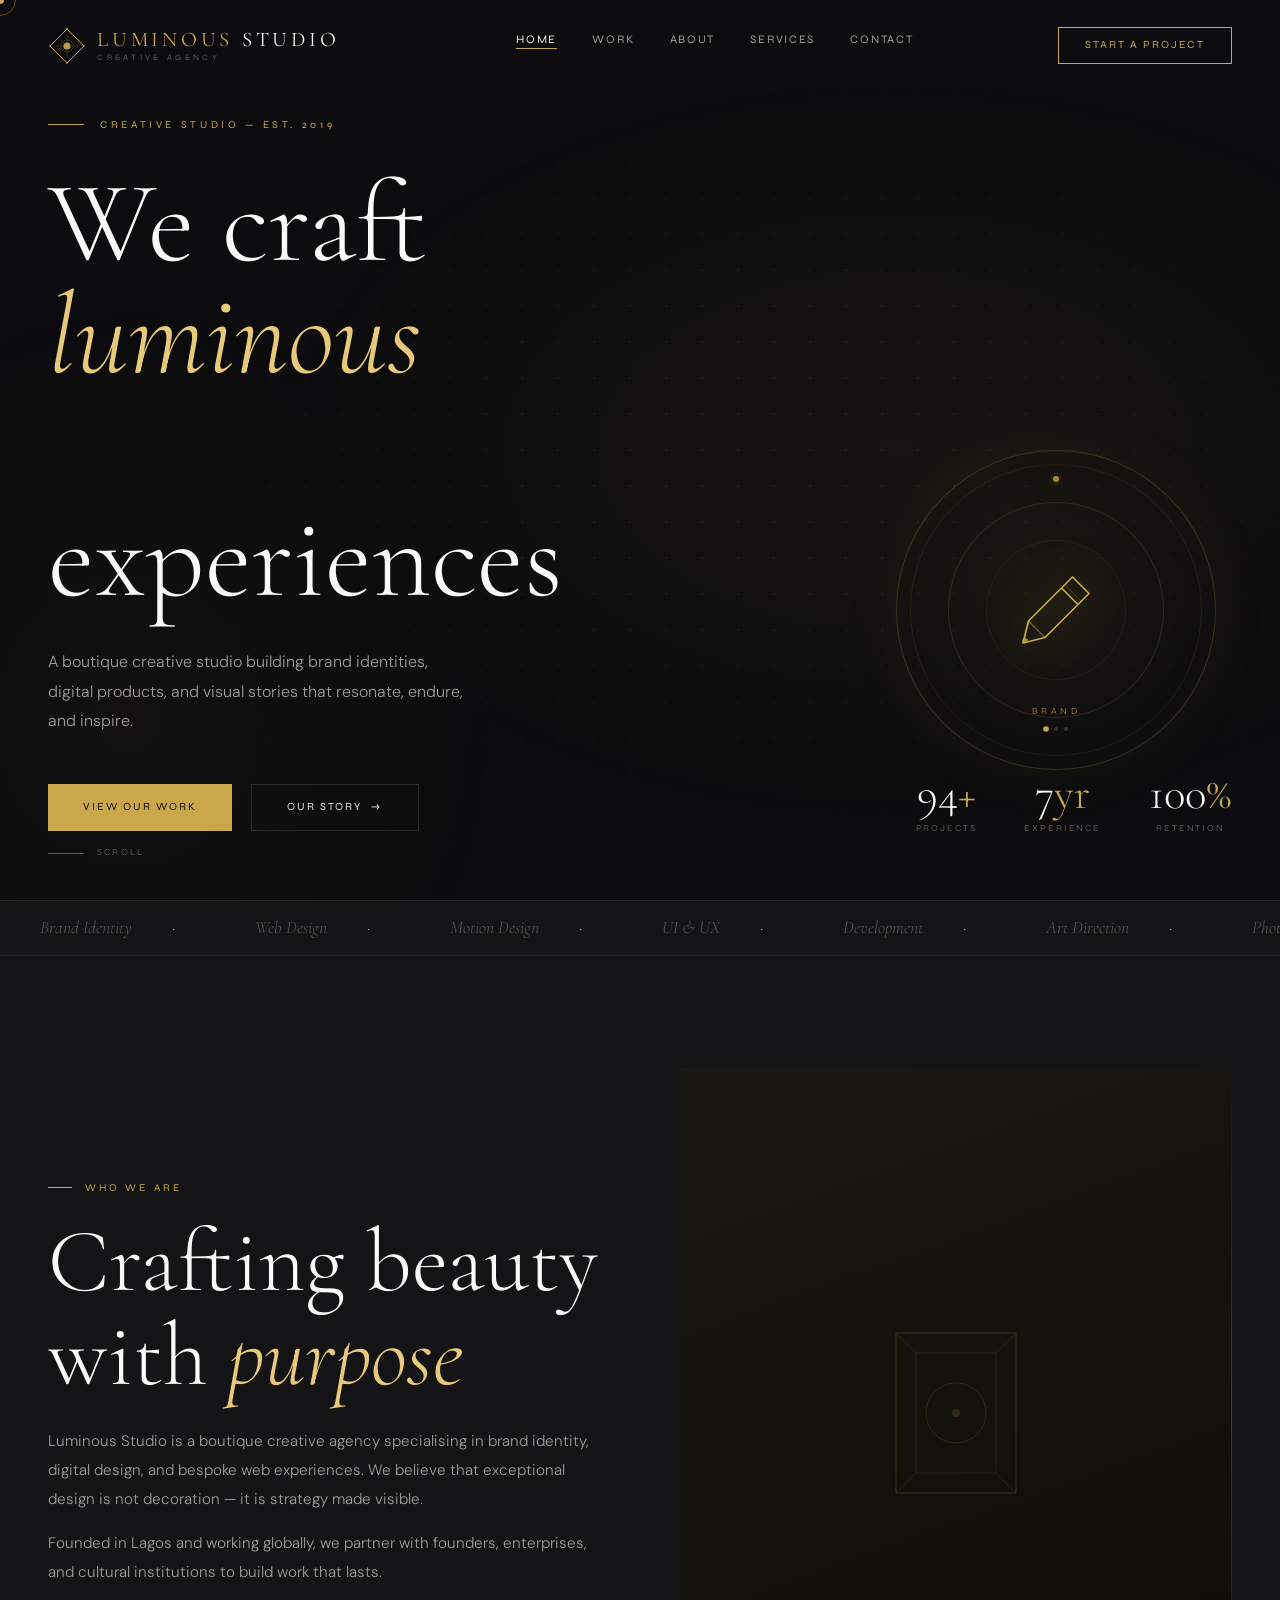
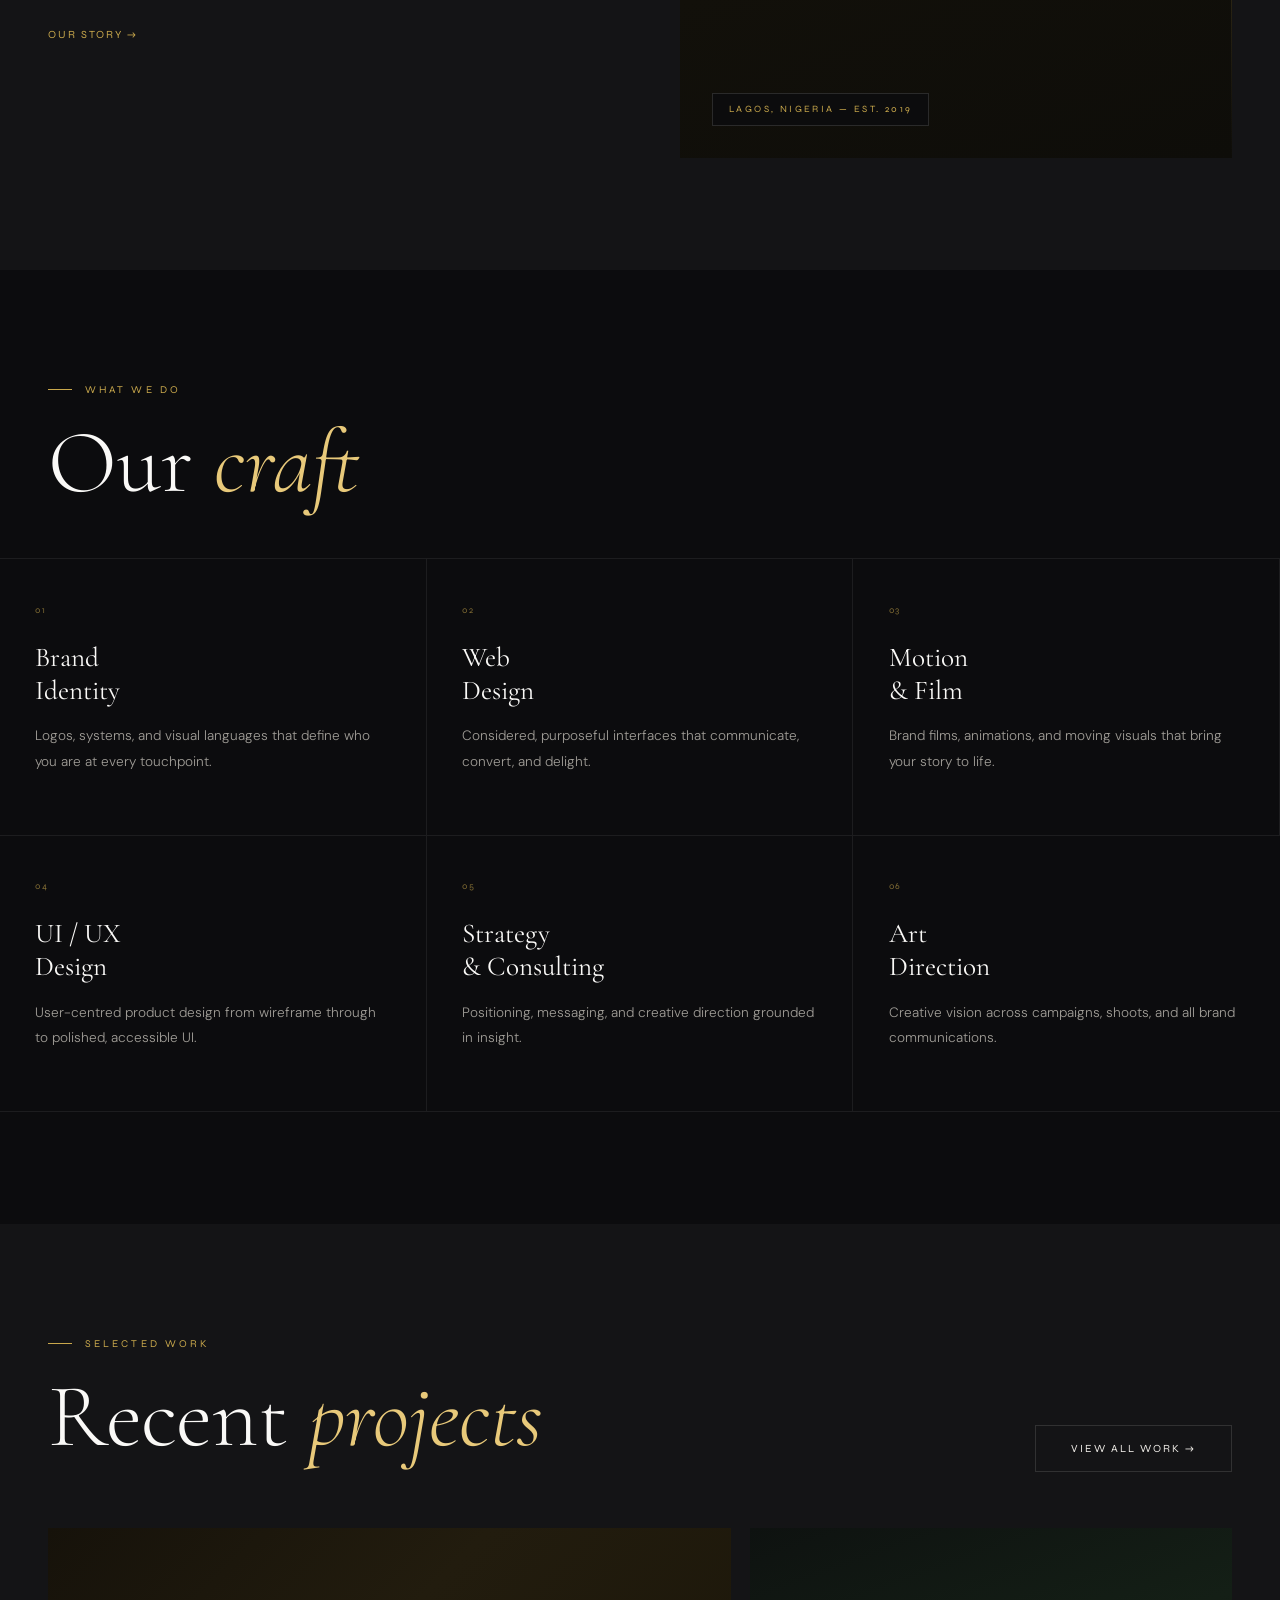
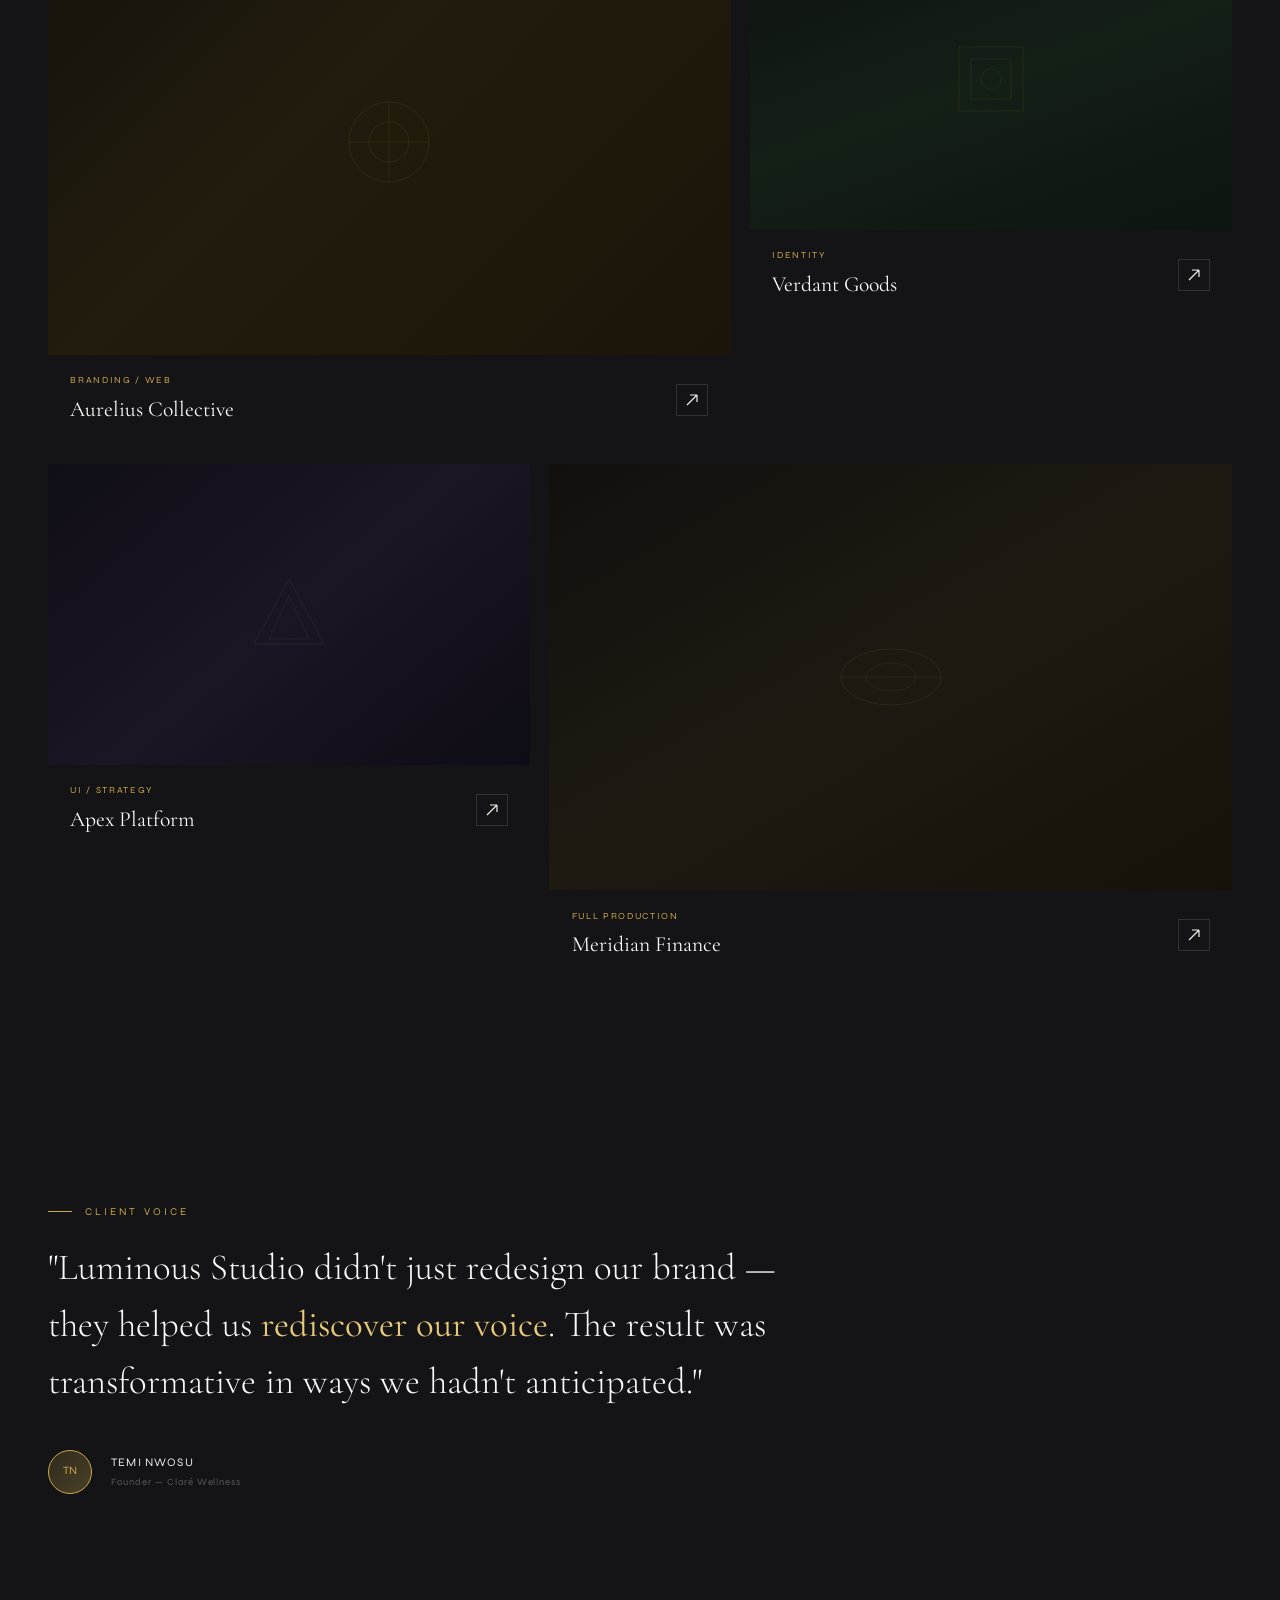
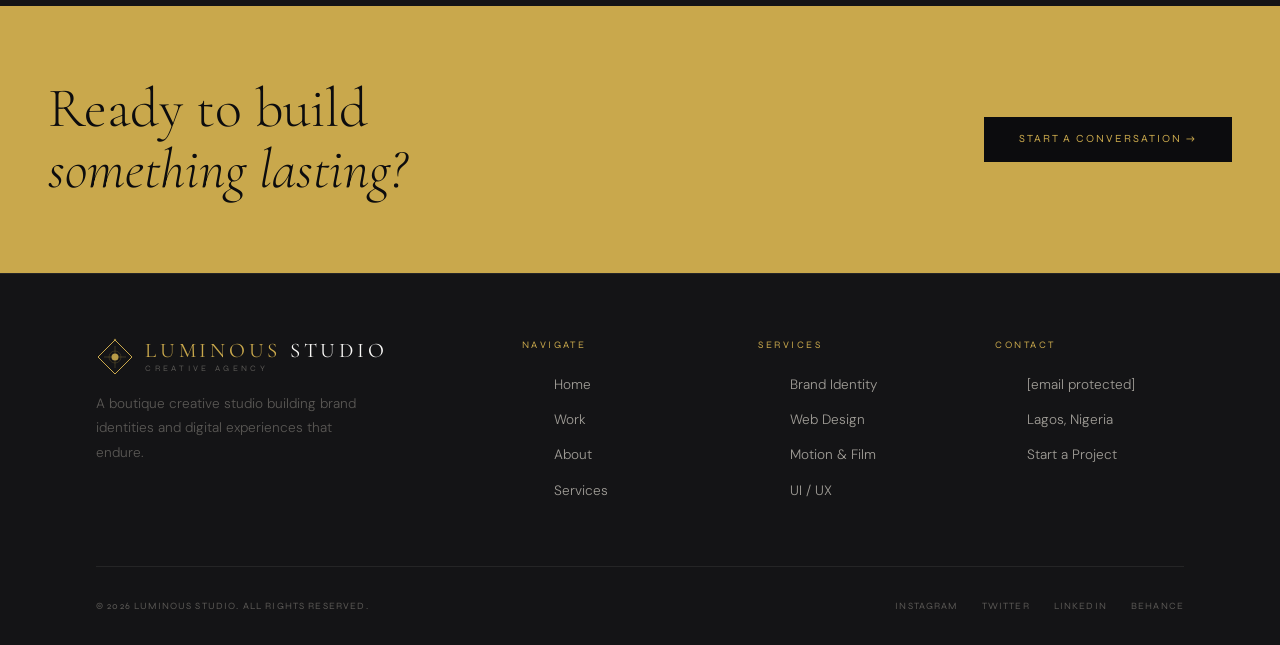
==== index.html @ 8fbe7519 "Update print statement from 'Hello' to 'Goodbye'" ====
<!DOCTYPE html>
<html lang="en">
<head>
  <meta charset="UTF-8"/>
  <meta name="viewport" content="width=device-width, initial-scale=1.0, viewport-fit=cover"/>
  <title>Luminous Studio — Creative Agency</title>
  <link href="https://cdnjs.cloudflare.com/ajax/libs/bootstrap/5.3.2/css/bootstrap.min.css" rel="stylesheet"/>
  <link href="https://fonts.googleapis.com/css2?family=Cormorant+Garamond:ital,wght@0,300;0,400;0,600;1,300;1,400&family=Syne:wght@400;500;600;700;800&family=DM+Sans:wght@300;400;500&display=swap" rel="stylesheet"/>

  <style>
    :root {
      --bg: #0c0c0e;
      --surface: #141416;
      --surface2: #1a1a1e;
      --border: rgba(255,255,255,0.07);
      --border2: rgba(255,255,255,0.12);
      --gold: #c9a84c;
      --gold-light: #e8c97a;
      --gold-dim: rgba(201,168,76,0.15);
      --text: #f0ede8;
      --text2: #a09d97;
      --text3: #5a5855;
      --white: #faf9f7;
    }

    *, *::before, *::after { box-sizing: border-box; margin: 0; padding: 0; }
    html { scroll-behavior: smooth; }

    body {
      background: var(--bg);
      color: var(--text);
      font-family: 'DM Sans', sans-serif;
      font-weight: 300;
      overflow-x: hidden;
      min-height: 100vh;
    }

    /* ─── PAGE SYSTEM ─── */
    .page { display: none; min-height: 100vh; }
    .page.active { display: block; animation: pageIn 0.5s ease forwards; }
    @keyframes pageIn {
      from { opacity: 0; transform: translateY(16px); }
      to   { opacity: 1; transform: translateY(0); }
    }

    /* ─── CUSTOM CURSOR ─── */
    .cur { width:8px; height:8px; background:var(--gold); border-radius:50%; position:fixed; pointer-events:none; z-index:9999; transform:translate(-50%,-50%); transition:transform .1s; }
    .cur-r { width:32px; height:32px; border:1px solid rgba(201,168,76,.4); border-radius:50%; position:fixed; pointer-events:none; z-index:9998; transform:translate(-50%,-50%); transition:all .18s ease; }
    body.cursor-hover .cur { transform:translate(-50%,-50%) scale(3); background:transparent; border:1px solid var(--gold); }
    body.cursor-hover .cur-r { transform:translate(-50%,-50%) scale(1.6); border-color:rgba(201,168,76,.7); }
    @media (pointer:coarse) { .cur,.cur-r { display:none; } body { cursor:auto; } }
    body { cursor: none; }

    /* ─── NAV ─── */
    nav {
      position: fixed; top:0; left:0; right:0; z-index:800;
      padding: 1.6rem 3rem;
      display: flex; align-items:center; justify-content:space-between;
      transition: background .4s, border-color .4s, padding .3s;
      border-bottom: 1px solid transparent;
    }
    nav.scrolled {
      background: rgba(12,12,14,.88);
      border-color: var(--border);
      backdrop-filter: blur(18px);
      -webkit-backdrop-filter: blur(18px);
      padding-top: 1rem; padding-bottom: 1rem;
    }

    /* SVG LOGO */
    .logo-wrap { display:flex; align-items:center; gap:.7rem; cursor:none; text-decoration:none; }
    .logo-svg { width:38px; height:38px; flex-shrink:0; }
    .logo-text-wrap { display:flex; flex-direction:column; line-height:1; }
    .logo-name {
      font-family: 'Cormorant Garamond', serif;
      font-size: 1.3rem;
      font-weight: 400;
      letter-spacing: .18em;
      color: var(--white);
      text-transform: uppercase;
    }
    .logo-name .lum { color: var(--gold); }
    .logo-sub {
      font-family: 'Syne', sans-serif;
      font-size: .52rem;
      letter-spacing: .4em;
      text-transform: uppercase;
      color: var(--text3);
      margin-top: .15rem;
    }

    .nav-links { display:flex; gap:2.2rem; list-style:none; }
    .nav-links a {
      font-family:'Syne', sans-serif;
      font-size:.72rem; letter-spacing:.15em;
      text-transform:uppercase; color:var(--text2);
      text-decoration:none; cursor:none;
      transition:color .2s;
      position:relative;
      padding-bottom:.2rem;
    }
    .nav-links a::after {
      content:''; position:absolute; bottom:0; left:0;
      width:0; height:1px; background:var(--gold);
      transition:width .25s;
    }
    .nav-links a:hover, .nav-links a.active { color:var(--text); }
    .nav-links a:hover::after, .nav-links a.active::after { width:100%; }

    .nav-btn {
      font-family:'Syne',sans-serif; font-size:.68rem;
      letter-spacing:.18em; text-transform:uppercase;
      background:transparent; border:1px solid var(--gold);
      color:var(--gold); padding:.6rem 1.6rem;
      cursor:none; transition:background .2s, color .2s;
    }
    .nav-btn:hover { background:var(--gold); color:var(--bg); }

    /* ─── HAMBURGER (mobile) ─── */
    .hamburger { display:none; flex-direction:column; gap:5px; background:none; border:none; cursor:none; padding:.2rem; }
    .hamburger span { display:block; width:24px; height:1px; background:var(--text); transition:all .3s; }
    .hamburger.open span:nth-child(1) { transform:rotate(45deg) translate(4px,4px); }
    .hamburger.open span:nth-child(2) { opacity:0; }
    .hamburger.open span:nth-child(3) { transform:rotate(-45deg) translate(4px,-4px); }

    .mobile-menu {
      display:none; position:fixed; inset:0; z-index:700;
      background:rgba(12,12,14,.97); backdrop-filter:blur(20px);
      flex-direction:column; align-items:center; justify-content:center; gap:2.5rem;
    }
    .mobile-menu.open { display:flex; animation:pageIn .3s ease; }
    .mobile-menu a {
      font-family:'Cormorant Garamond',serif; font-size:3rem; font-weight:300;
      color:var(--text); text-decoration:none; letter-spacing:.08em; cursor:none;
      transition:color .2s;
    }
    .mobile-menu a:hover { color:var(--gold); }

    /* ─── SECTIONS SHARED ─── */
    .sec { padding: 7rem 0; }
    .sec-sm { padding: 4rem 0; }
    .lbl {
      font-family:'Syne',sans-serif; font-size:.65rem; letter-spacing:.3em;
      text-transform:uppercase; color:var(--gold); margin-bottom:1.2rem;
      display:flex; align-items:center; gap:.8rem;
    }
    .lbl::before { content:''; width:24px; height:1px; background:var(--gold); flex-shrink:0; }
    .display-title {
      font-family:'Cormorant Garamond',serif;
      font-size: clamp(3rem,7vw,6rem);
      font-weight:300; line-height:1.05;
      color:var(--white);
    }
    .display-title em { font-style:italic; color:var(--gold-light); }
    .body-text { font-size:.95rem; line-height:1.9; color:var(--text2); font-weight:300; }
    .divider { width:100%; height:1px; background:var(--border); }

    /* Reveal */
    .rv { opacity:0; transform:translateY(28px); transition:opacity .7s ease, transform .7s ease; }
    .rv.vis { opacity:1; transform:translateY(0); }
    .rv-d1 { transition-delay:.1s; }
    .rv-d2 { transition-delay:.2s; }
    .rv-d3 { transition-delay:.3s; }
    .rv-d4 { transition-delay:.4s; }

    /* ─── HOME PAGE ─── */

    /* Hero */
    .hero {
      min-height: 100vh;
      display:flex; align-items:center;
      position:relative; overflow:hidden;
      padding: 7rem 3rem 4rem;
    }
    .hero-bg {
      position:absolute; inset:0;
      background:
        radial-gradient(ellipse 70% 60% at 70% 50%, rgba(201,168,76,.055) 0%, transparent 70%),
        radial-gradient(ellipse 50% 80% at 10% 80%, rgba(201,168,76,.03) 0%, transparent 60%);
    }
    /* Subtle dot grid */
    .hero-dots {
      position:absolute; inset:0;
      background-image: radial-gradient(circle, rgba(255,255,255,.06) 1px, transparent 1px);
      background-size: 36px 36px;
      mask-image: radial-gradient(ellipse 80% 70% at 60% 50%, black 20%, transparent 80%);
    }
    .hero-content { position:relative; z-index:2; max-width:700px; }
    .hero-eyebrow {
      font-family:'Syne',sans-serif; font-size:.65rem; letter-spacing:.35em;
      text-transform:uppercase; color:var(--gold);
      margin-bottom:2.2rem;
      display:flex; align-items:center; gap:1rem;
      opacity:0; animation:fadeU .8s .2s forwards;
    }
    .hero-eyebrow::before { content:''; width:36px; height:1px; background:var(--gold); }
    .hero-h1 {
      font-family:'Cormorant Garamond',serif;
      font-size: clamp(3.8rem, 9vw, 7.5rem);
      font-weight:300; line-height:.97;
      color:var(--white); margin-bottom:2rem;
      opacity:0; animation:fadeU .9s .35s forwards;
    }
    .hero-h1 em { font-style:italic; color:var(--gold-light); display:block; }
    .hero-p {
      max-width:420px; font-size:1rem; line-height:1.85;
      color:var(--text2); font-weight:300; margin-bottom:3rem;
      opacity:0; animation:fadeU .8s .55s forwards;
    }
    .hero-btns {
      display:flex; gap:1.2rem; flex-wrap:wrap;
      opacity:0; animation:fadeU .8s .7s forwards;
    }
    .btn-gold {
      font-family:'Syne',sans-serif; font-size:.68rem; letter-spacing:.18em;
      text-transform:uppercase; background:var(--gold); color:var(--bg);
      border:none; padding:.9rem 2.2rem; cursor:none;
      transition:background .2s, transform .2s;
    }
    .btn-gold:hover { background:var(--gold-light); transform:translateY(-1px); }
    .btn-outline {
      font-family:'Syne',sans-serif; font-size:.68rem; letter-spacing:.18em;
      text-transform:uppercase; background:transparent; color:var(--text);
      border:1px solid var(--border2); padding:.9rem 2.2rem; cursor:none;
      text-decoration:none; display:inline-flex; align-items:center; gap:.6rem;
      transition:border-color .2s, color .2s;
    }
    .btn-outline:hover { border-color:var(--gold); color:var(--gold); }

    /* hero aside stats */
    .hero-aside {
      position:absolute; right:3rem; bottom:4rem; z-index:2;
      display:flex; gap:3rem;
      opacity:0; animation:fadeU .8s .9s forwards;
    }
    .h-stat { text-align:center; }
    .h-stat-n {
      font-family:'Cormorant Garamond',serif;
      font-size:2.8rem; font-weight:300; color:var(--white); line-height:1;
    }
    .h-stat-n span { color:var(--gold); }
    .h-stat-l {
      font-family:'Syne',sans-serif; font-size:.58rem;
      letter-spacing:.2em; text-transform:uppercase; color:var(--text3);
      margin-top:.3rem;
    }

    @keyframes fadeU {
      from { opacity:0; transform:translateY(22px); }
      to   { opacity:1; transform:translateY(0); }
    }

    /* scroll hint */
    .scroll-hint {
      position:absolute; bottom:2.5rem; left:3rem; z-index:2;
      font-family:'Syne',sans-serif; font-size:.58rem;
      letter-spacing:.25em; text-transform:uppercase; color:var(--text3);
      display:flex; align-items:center; gap:.8rem;
      opacity:0; animation:fadeU .7s 1.2s forwards;
    }
    .scroll-bar { width:36px; height:1px; background:var(--text3); position:relative; overflow:hidden; }
    .scroll-bar::after {
      content:''; position:absolute; left:-100%; top:0;
      width:100%; height:100%; background:var(--gold);
      animation:sbar 2.2s ease-in-out infinite;
    }
    @keyframes sbar { 0%{left:-100%} 100%{left:100%} }

    /* Marquee */
    .marquee-wrap {
      border-top:1px solid var(--border); border-bottom:1px solid var(--border);
      overflow:hidden; background:var(--surface); padding:.85rem 0;
    }
    .mq-track {
      display:flex; gap:0; white-space:nowrap;
      animation: mq 28s linear infinite;
    }
    .mq-item {
      font-family:'Cormorant Garamond',serif; font-size:1.1rem;
      font-weight:300; font-style:italic; color:var(--text3);
      padding:0 2.5rem; flex-shrink:0;
      display:flex; align-items:center; gap:2.5rem;
    }
    .mq-item::after { content:'·'; color:var(--gold); font-style:normal; }
    @keyframes mq { 0%{transform:translateX(0)} 100%{transform:translateX(-50%)} }

    /* About strip */
    .about-strip { background:var(--surface); }
    .about-grid { display:grid; grid-template-columns:1fr 1fr; gap:5rem; align-items:center; }
    .about-visual {
      position:relative; aspect-ratio:4/5;
      background: linear-gradient(160deg, #1a1812 0%, #12100a 60%, #0e0d09 100%);
      overflow:hidden;
    }
    .about-visual-inner {
      position:absolute; inset:0;
      display:flex; align-items:center; justify-content:center;
    }
    .about-visual::after {
      content:''; position:absolute;
      top:0; right:0; width:1px; height:100%;
      background:linear-gradient(180deg, transparent, var(--gold), transparent);
      opacity:.3;
    }
    .about-tag {
      position:absolute; bottom:2rem; left:2rem;
      font-family:'Syne',sans-serif; font-size:.6rem;
      letter-spacing:.25em; text-transform:uppercase;
      color:var(--gold); background:rgba(12,12,14,.8);
      padding:.5rem 1rem; border:1px solid var(--border2);
    }

    /* Services */
    .svc-row {
      display:grid; grid-template-columns:repeat(3,1fr);
      border-top:1px solid var(--border);
    }
    .svc-card {
      padding:2.8rem 2.2rem; border-right:1px solid var(--border);
      border-bottom:1px solid var(--border);
      cursor:none; transition:background .3s;
      position:relative; overflow:hidden;
    }
    .svc-card:last-child { border-right:none; }
    .svc-card::before {
      content:''; position:absolute; bottom:0; left:0;
      width:0; height:2px; background:var(--gold);
      transition:width .4s;
    }
    .svc-card:hover { background:var(--surface2); }
    .svc-card:hover::before { width:100%; }
    .svc-n {
      font-family:'Syne',sans-serif; font-size:.58rem;
      letter-spacing:.2em; text-transform:uppercase;
      color:var(--gold); margin-bottom:1.5rem; opacity:.6;
    }
    .svc-title {
      font-family:'Cormorant Garamond',serif;
      font-size:1.7rem; font-weight:400; color:var(--white);
      margin-bottom:1rem; line-height:1.2;
    }
    .svc-desc { font-size:.85rem; line-height:1.85; color:var(--text2); }

    /* Work grid */
    .work-bento { display:grid; grid-template-columns:repeat(12,1fr); gap:1.2rem; margin-top:3.5rem; }
    .wc { position:relative; overflow:hidden; cursor:none; background:var(--surface); }
    .wc:nth-child(1) { grid-column:span 7; }
    .wc:nth-child(2) { grid-column:span 5; }
    .wc:nth-child(3) { grid-column:span 5; }
    .wc:nth-child(4) { grid-column:span 7; }
    .wc-img { aspect-ratio:16/10; overflow:hidden; position:relative; }
    .wc-img-inner { width:100%; height:100%; transition:transform .7s cubic-bezier(.25,.46,.45,.94); }
    .wc:hover .wc-img-inner { transform:scale(1.04); }
    /* Decorative project thumbs */
    .t1 { background:linear-gradient(135deg,#16120a 0%,#221c0e 40%,#1a1508 100%); }
    .t2 { background:linear-gradient(160deg,#0e1210 0%,#141f16 50%,#0c1510 100%); }
    .t3 { background:linear-gradient(140deg,#100e16 0%,#1a1624 50%,#0e0c14 100%); }
    .t4 { background:linear-gradient(150deg,#12100e 0%,#1e1a12 50%,#161208 100%); }
    .wc-dec { position:absolute; inset:0; display:flex; align-items:center; justify-content:center; opacity:.18; }
    .wc-info { padding:1.2rem 1.4rem; display:flex; justify-content:space-between; align-items:center; }
    .wc-tag { font-family:'Syne',sans-serif; font-size:.58rem; letter-spacing:.18em; text-transform:uppercase; color:var(--gold); margin-bottom:.3rem; }
    .wc-name { font-family:'Cormorant Garamond',serif; font-size:1.35rem; font-weight:400; color:var(--white); }
    .wc-arr {
      width:32px; height:32px; border:1px solid var(--border2);
      display:flex; align-items:center; justify-content:center;
      flex-shrink:0; transition:all .25s;
    }
    .wc:hover .wc-arr { background:var(--gold); border-color:var(--gold); }
    .wc:hover .wc-arr path { stroke:var(--bg); }

    /* Testimonial */
    .test-section { background:var(--surface); }
    .test-inner { max-width:780px; }
    .test-q {
      font-family:'Cormorant Garamond',serif;
      font-size:clamp(1.5rem,3vw,2.3rem); font-weight:300;
      line-height:1.55; color:var(--white); margin-bottom:2.5rem;
    }
    .test-q strong { color:var(--gold-light); font-weight:400; }
    .test-author { display:flex; align-items:center; gap:1.2rem; }
    .test-av {
      width:44px; height:44px; border-radius:50%;
      background:linear-gradient(135deg, var(--gold-dim), rgba(201,168,76,.3));
      border:1px solid var(--gold);
      display:flex; align-items:center; justify-content:center;
      font-family:'Syne',sans-serif; font-size:.7rem; color:var(--gold);
    }
    .test-name { font-family:'Syne',sans-serif; font-size:.72rem; letter-spacing:.1em; text-transform:uppercase; color:var(--text); margin-bottom:.2rem; }
    .test-role { font-family:'Syne',sans-serif; font-size:.6rem; letter-spacing:.1em; color:var(--text3); }

    /* CTA band */
    .cta-band {
      background:var(--gold); padding:4.5rem 3rem;
      display:flex; align-items:center; justify-content:space-between; flex-wrap:wrap; gap:2rem;
    }
    .cta-band-t {
      font-family:'Cormorant Garamond',serif;
      font-size:clamp(2rem,5vw,3.5rem); font-weight:300;
      color:var(--bg); line-height:1.1;
    }
    .cta-band-t em { font-style:italic; }
    .btn-dark {
      font-family:'Syne',sans-serif; font-size:.68rem; letter-spacing:.18em;
      text-transform:uppercase; background:var(--bg); color:var(--gold);
      border:none; padding:.9rem 2.2rem; cursor:none; flex-shrink:0;
      transition:background .2s, color .2s;
    }
    .btn-dark:hover { background:var(--surface); }

    /* ─── FOOTER ─── */
    footer {
      background:var(--surface); padding:4rem 3rem 2rem;
      border-top:1px solid var(--border);
    }
    .ft-grid { display:grid; grid-template-columns:2fr 1fr 1fr 1fr; gap:3rem; padding-bottom:3rem; border-bottom:1px solid var(--border); margin-bottom:2rem; }
    .ft-logo-wrap { display:flex; flex-direction:column; gap:1rem; }
    .ft-tagline { font-size:.85rem; line-height:1.8; color:var(--text3); max-width:260px; }
    .ft-h { font-family:'Syne',sans-serif; font-size:.62rem; letter-spacing:.25em; text-transform:uppercase; color:var(--gold); margin-bottom:1.2rem; }
    .ft-links { list-style:none; display:flex; flex-direction:column; gap:.7rem; }
    .ft-links a { font-size:.85rem; color:var(--text2); text-decoration:none; cursor:none; transition:color .2s; }
    .ft-links a:hover { color:var(--gold); }
    .ft-bottom { display:flex; justify-content:space-between; align-items:center; flex-wrap:wrap; gap:1rem; }
    .ft-copy { font-family:'Syne',sans-serif; font-size:.6rem; letter-spacing:.12em; text-transform:uppercase; color:var(--text3); }
    .ft-socials { display:flex; gap:1.5rem; }
    .ft-socials a { font-family:'Syne',sans-serif; font-size:.6rem; letter-spacing:.12em; text-transform:uppercase; color:var(--text3); text-decoration:none; cursor:none; transition:color .2s; }
    .ft-socials a:hover { color:var(--gold); }

    /* ─── WORK PAGE ─── */
    .pg-hero {
      padding:10rem 3rem 5rem;
      background:linear-gradient(180deg, var(--surface) 0%, var(--bg) 100%);
      border-bottom:1px solid var(--border);
    }
    .filter-bar {
      display:flex; gap:1rem; flex-wrap:wrap; margin-top:3rem;
    }
    .filter-btn {
      font-family:'Syne',sans-serif; font-size:.65rem; letter-spacing:.18em;
      text-transform:uppercase; background:transparent;
      border:1px solid var(--border); color:var(--text2);
      padding:.55rem 1.4rem; cursor:none; transition:all .2s;
    }
    .filter-btn.active, .filter-btn:hover { border-color:var(--gold); color:var(--gold); background:var(--gold-dim); }

    .projects-grid { display:grid; grid-template-columns:repeat(2,1fr); gap:2rem; margin-top:4rem; }
    .proj-card { cursor:none; overflow:hidden; background:var(--surface); border:1px solid var(--border); }
    .proj-img { aspect-ratio:16/10; overflow:hidden; position:relative; }
    .proj-img-inner { width:100%; height:100%; transition:transform .6s ease; }
    .proj-card:hover .proj-img-inner { transform:scale(1.04); }
    .proj-info { padding:1.8rem; }
    .proj-tags { display:flex; gap:.6rem; flex-wrap:wrap; margin-bottom:1rem; }
    .proj-tag { font-family:'Syne',sans-serif; font-size:.55rem; letter-spacing:.18em; text-transform:uppercase; color:var(--gold); background:var(--gold-dim); padding:.25rem .7rem; border:1px solid rgba(201,168,76,.2); }
    .proj-title { font-family:'Cormorant Garamond',serif; font-size:1.6rem; font-weight:400; color:var(--white); margin-bottom:.6rem; }
    .proj-desc { font-size:.83rem; line-height:1.8; color:var(--text2); }
    .proj-cta { display:flex; align-items:center; gap:.5rem; margin-top:1.2rem; font-family:'Syne',sans-serif; font-size:.62rem; letter-spacing:.15em; text-transform:uppercase; color:var(--gold); cursor:none; text-decoration:none; transition:gap .2s; }
    .proj-cta:hover { gap:1rem; color:var(--gold); }

    /* ─── ABOUT PAGE ─── */
    .team-grid { display:grid; grid-template-columns:repeat(3,1fr); gap:2rem; margin-top:4rem; }
    .team-card { cursor:none; }
    .team-img {
      aspect-ratio:3/4; overflow:hidden; margin-bottom:1.2rem;
      position:relative;
    }
    .team-ph { width:100%; height:100%; display:flex; align-items:center; justify-content:center; }
    .ph-1 { background:linear-gradient(160deg,#16120a,#221c0e); }
    .ph-2 { background:linear-gradient(160deg,#0e1210,#141f16); }
    .ph-3 { background:linear-gradient(160deg,#100e16,#1a1624); }
    .ph-4 { background:linear-gradient(160deg,#12100e,#1e1a12); }
    .ph-5 { background:linear-gradient(160deg,#0e1214,#12181e); }
    .ph-6 { background:linear-gradient(160deg,#140e0e,#201412); }
    .ph-init { font-family:'Cormorant Garamond',serif; font-size:3rem; font-weight:300; color:rgba(201,168,76,.3); }
    .team-name { font-family:'Cormorant Garamond',serif; font-size:1.3rem; font-weight:400; color:var(--white); margin-bottom:.2rem; }
    .team-role { font-family:'Syne',sans-serif; font-size:.62rem; letter-spacing:.18em; text-transform:uppercase; color:var(--gold); }

    .values-grid { display:grid; grid-template-columns:repeat(2,1fr); gap:0; border:1px solid var(--border); margin-top:4rem; }
    .val-item { padding:3rem; border-right:1px solid var(--border); border-bottom:1px solid var(--border); }
    .val-item:nth-child(even) { border-right:none; }
    .val-item:nth-last-child(-n+2) { border-bottom:none; }
    .val-n { font-family:'Cormorant Garamond',serif; font-size:4rem; font-weight:300; color:transparent; -webkit-text-stroke:1px rgba(201,168,76,.2); line-height:1; margin-bottom:1rem; }
    .val-title { font-family:'Cormorant Garamond',serif; font-size:1.6rem; font-weight:400; color:var(--white); margin-bottom:.8rem; }
    .val-desc { font-size:.85rem; line-height:1.85; color:var(--text2); }

    /* ─── SERVICES PAGE ─── */
    .svc-detail-list { margin-top:4rem; }
    .svc-detail-item {
      display:grid; grid-template-columns:60px 1fr 280px;
      align-items:start; gap:2.5rem; padding:2.8rem 0;
      border-bottom:1px solid var(--border); cursor:none;
      transition:padding-left .3s;
    }
    .svc-detail-item:first-child { border-top:1px solid var(--border); }
    .svc-detail-item:hover { padding-left:.8rem; }
    .sd-n { font-family:'Cormorant Garamond',serif; font-size:2.5rem; font-weight:300; color:transparent; -webkit-text-stroke:1px rgba(201,168,76,.2); line-height:1; }
    .sd-main .sd-title { font-family:'Cormorant Garamond',serif; font-size:2rem; font-weight:400; color:var(--white); margin-bottom:.8rem; line-height:1; }
    .sd-main .sd-desc { font-size:.88rem; line-height:1.85; color:var(--text2); }
    .sd-features { display:flex; flex-direction:column; gap:.6rem; }
    .sd-feat { font-family:'Syne',sans-serif; font-size:.65rem; letter-spacing:.1em; color:var(--text2); display:flex; align-items:center; gap:.6rem; }
    .sd-feat::before { content:''; width:4px; height:4px; background:var(--gold); border-radius:50%; flex-shrink:0; }

    .pricing-grid { display:grid; grid-template-columns:repeat(3,1fr); gap:1.5rem; margin-top:4rem; }
    .price-card { padding:2.5rem; border:1px solid var(--border); position:relative; background:var(--surface); }
    .price-card.featured { border-color:var(--gold); background:var(--surface2); }
    .price-badge { position:absolute; top:-1px; left:50%; transform:translateX(-50%); background:var(--gold); padding:.25rem 1.2rem; font-family:'Syne',sans-serif; font-size:.58rem; letter-spacing:.2em; text-transform:uppercase; color:var(--bg); white-space:nowrap; }
    .price-tier { font-family:'Syne',sans-serif; font-size:.65rem; letter-spacing:.25em; text-transform:uppercase; color:var(--gold); margin-bottom:1rem; }
    .price-amount { font-family:'Cormorant Garamond',serif; font-size:3.5rem; font-weight:300; color:var(--white); line-height:1; margin-bottom:.3rem; }
    .price-amount span { font-size:1.2rem; vertical-align:super; }
    .price-period { font-size:.8rem; color:var(--text3); margin-bottom:2rem; }
    .price-features { list-style:none; display:flex; flex-direction:column; gap:.8rem; margin-bottom:2rem; }
    .price-features li { font-size:.85rem; color:var(--text2); display:flex; align-items:center; gap:.7rem; }
    .price-features li::before { content:''; width:5px; height:5px; background:var(--gold); border-radius:50%; flex-shrink:0; opacity:.5; }
    .price-card.featured .price-features li::before { opacity:1; }

    /* ─── CONTACT PAGE ─── */
    .contact-grid { display:grid; grid-template-columns:1fr 1fr; gap:6rem; align-items:start; }
    .contact-info { display:flex; flex-direction:column; gap:2.5rem; }
    .ci-item { border-left:2px solid var(--gold-dim); padding-left:1.5rem; }
    .ci-label { font-family:'Syne',sans-serif; font-size:.6rem; letter-spacing:.25em; text-transform:uppercase; color:var(--gold); margin-bottom:.4rem; }
    .ci-val { font-size:.95rem; color:var(--text); }

    .contact-form { display:flex; flex-direction:column; gap:1.2rem; }
    .form-row { display:grid; grid-template-columns:1fr 1fr; gap:1.2rem; }
    .form-group { display:flex; flex-direction:column; gap:.5rem; }
    .form-label { font-family:'Syne',sans-serif; font-size:.6rem; letter-spacing:.2em; text-transform:uppercase; color:var(--text3); }
    .form-input, .form-textarea {
      background:var(--surface); border:1px solid var(--border);
      color:var(--text); padding:.9rem 1.2rem;
      font-family:'DM Sans',sans-serif; font-size:.9rem; font-weight:300;
      outline:none; transition:border-color .2s; width:100%;
    }
    .form-input:focus, .form-textarea:focus { border-color:var(--gold); }
    .form-input::placeholder, .form-textarea::placeholder { color:var(--text3); }
    .form-textarea { resize:vertical; min-height:140px; }
    .form-select {
      background:var(--surface); border:1px solid var(--border);
      color:var(--text2); padding:.9rem 1.2rem;
      font-family:'DM Sans',sans-serif; font-size:.9rem; font-weight:300;
      outline:none; transition:border-color .2s; width:100%;
      appearance:none; cursor:none;
    }
    .form-select:focus { border-color:var(--gold); color:var(--text); }
    .form-select option { background:var(--surface); }

    .submit-btn {
      font-family:'Syne',sans-serif; font-size:.7rem; letter-spacing:.2em;
      text-transform:uppercase; background:var(--gold); color:var(--bg);
      border:none; padding:1.1rem 2.5rem; cursor:none;
      transition:background .2s; align-self:flex-start;
    }
    .submit-btn:hover { background:var(--gold-light); }
    .form-success { display:none; padding:2rem; border:1px solid var(--gold); background:var(--gold-dim); text-align:center; }
    .form-success.show { display:block; animation:pageIn .4s ease; }
    .form-success p { font-family:'Cormorant Garamond',serif; font-size:1.3rem; color:var(--gold-light); }

    /* map-like graphic */
    .contact-map {
      height:220px; background:var(--surface2);
      border:1px solid var(--border); display:flex;
      align-items:center; justify-content:center;
      position:relative; overflow:hidden;
    }
    .map-grid {
      position:absolute; inset:0;
      background-image:linear-gradient(var(--border) 1px,transparent 1px),linear-gradient(90deg,var(--border) 1px,transparent 1px);
      background-size:30px 30px;
    }
    .map-dot {
      position:absolute; top:50%; left:50%;
      transform:translate(-50%,-50%);
    }
    .map-dot-core { width:10px; height:10px; background:var(--gold); border-radius:50%; }
    .map-dot-ring {
      position:absolute; top:50%; left:50%;
      transform:translate(-50%,-50%);
      width:10px; height:10px;
      border:1px solid var(--gold); border-radius:50%;
      animation:ping 2s ease-out infinite;
    }
    @keyframes ping { 0%{width:10px;height:10px;opacity:1} 100%{width:80px;height:80px;opacity:0} }

    /* ─── HERO VISUAL ─── */
    .hero-visual-outer {
      position: absolute;
      right: 5%;
      top: 50%;
      transform: translateY(-50%);
      width: 320px; height: 320px;
      z-index: 2;
      opacity: 0;
      animation: fadeU .9s 1.1s forwards;
      flex-shrink: 0;
    }
    .hero-visual-circle {
      width: 100%; height: 100%;
      border-radius: 50%;
      border: 1px solid rgba(201,168,76,.22);
      background: radial-gradient(ellipse 80% 80% at 50% 50%,
        rgba(201,168,76,.06) 0%, rgba(201,168,76,.02) 40%, transparent 70%);
      box-shadow: 0 0 60px rgba(201,168,76,.07), inset 0 0 40px rgba(201,168,76,.04);
      display: flex; align-items: center; justify-content: center;
      position: relative; overflow: hidden;
    }
    .hv-ring {
      position: absolute; border-radius: 50%;
      border: 1px solid rgba(201,168,76,.1);
      pointer-events: none;
    }
    .hv-ring-1 { width: 92%; height: 92%; animation: hvSpin 22s linear infinite; }
    .hv-ring-2 { width: 68%; height: 68%; border-color: rgba(201,168,76,.16); animation: hvSpin 16s linear infinite reverse; }
    .hv-ring-3 { width: 44%; height: 44%; border-color: rgba(201,168,76,.08); animation: hvSpin 30s linear infinite; }
    @keyframes hvSpin { from{transform:rotate(0deg)} to{transform:rotate(360deg)} }
    .hv-orb {
      position: absolute; width: 6px; height: 6px;
      background: var(--gold); border-radius: 50%;
      top: 4%; left: 50%; transform: translateX(-50%);
      opacity: .8; box-shadow: 0 0 8px rgba(201,168,76,.6);
    }
    .hv-icon-wrap {
      position: relative; width: 110px; height: 110px;
      display: flex; align-items: center; justify-content: center; z-index: 2;
    }
    .hv-icon {
      position: absolute; width: 88px; height: 88px;
      opacity: 0; transform: scale(.65) rotate(-8deg);
      transition: opacity .65s ease, transform .65s cubic-bezier(.34,1.3,.64,1);
      filter: drop-shadow(0 0 22px rgba(201,168,76,.5));
    }
    .hv-icon.active { opacity: 1; transform: scale(1) rotate(0deg); }
    .hv-meta {
      position: absolute; bottom: 38px;
      display: flex; flex-direction: column; align-items: center; gap: 8px; z-index: 2;
    }
    .hv-label {
      font-family: 'Syne', sans-serif; font-size: .58rem;
      letter-spacing: .38em; text-transform: uppercase;
      color: var(--gold); opacity: .65; transition: opacity .3s;
    }
    .hv-dots { display: flex; gap: 6px; }
    .hv-dot {
      width: 4px; height: 4px; border-radius: 50%;
      background: rgba(201,168,76,.25); transition: background .3s, transform .3s;
    }
    .hv-dot.active { background: var(--gold); transform: scale(1.4); }

    /* ─── RESPONSIVE ─── */

    /* Large tablets / small desktops */
    @media (max-width:1200px) {
      .hero-visual-outer { width: 260px; height: 260px; right: 3%; }
      .hero-content { max-width: 560px; }
    }

    /* Tablets: hero layout stacks, animation moves below text */
    @media (max-width:1024px) {
      .svc-row { grid-template-columns:repeat(2,1fr); }
      .ft-grid { grid-template-columns:1fr 1fr; }
      .svc-detail-item { grid-template-columns:40px 1fr; }
      .sd-features { display:none; }
      /* Stack hero: animation goes below the text */
      .hero {
        flex-direction: column;
        align-items: flex-start;
        padding: 8rem 2.5rem 3rem;
        min-height: auto;
        gap: 3rem;
      }
      .hero-content { max-width: 100%; }
      .hero-visual-outer {
        position: relative;
        right: auto; top: auto;
        transform: none;
        width: 220px; height: 220px;
        align-self: center;
        margin: 0 auto;
      }
      .hero-aside { right: 2rem; bottom: 2rem; gap: 2rem; }
    }

    /* Mobile phones */
    @media (max-width:768px) {
      nav { padding:1.2rem 1.5rem; }
      .nav-links, .nav-btn { display:none; }
      .hamburger { display:flex; }
      .hero {
        padding: 6rem 1.5rem 2.5rem;
        gap: 2.5rem;
        min-height: 100svh;
      }
      .hero-content { max-width: 100%; }
      .hero-h1 { font-size: clamp(2.8rem, 11vw, 5rem); }
      .hero-p { font-size: .9rem; max-width: 100%; }
      .hero-aside { display:none; }
      .scroll-hint { display: none; }
      /* Animation on mobile: smaller, centred */
      .hero-visual-outer {
        width: 190px; height: 190px;
        margin: 0 auto;
      }
      .hv-icon { width: 68px; height: 68px; }
      .hv-icon-wrap { width: 80px; height: 80px; }
      .hv-meta { bottom: 26px; }
      .sec { padding:4rem 0; }
      .about-grid { grid-template-columns:1fr; }
      .about-visual { display:none; }
      .svc-row { grid-template-columns:1fr; }
      .work-bento .wc { grid-column:span 12 !important; }
      .projects-grid { grid-template-columns:1fr; }
      .team-grid { grid-template-columns:1fr 1fr !important; }
      .values-grid { grid-template-columns:1fr; }
      .val-item { border-right:none; }
      .contact-grid { grid-template-columns:1fr; gap:3rem; }
      .form-row { grid-template-columns:1fr; }
      .pricing-grid { grid-template-columns:1fr; }
      .ft-grid { grid-template-columns:1fr; }
      .pg-hero { padding:7rem 1.5rem 3rem; }
      .cta-band { flex-direction:column; padding: 3rem 1.5rem; }
      .cta-band-t { font-size: clamp(1.6rem,7vw,2.5rem); }
    }

    /* Small phones */
    @media (max-width:480px) {
      .hero { padding: 5.5rem 1.2rem 2rem; gap: 2rem; }
      .hero-h1 { font-size: clamp(2.4rem, 13vw, 3.5rem); }
      .hero-btns { flex-direction: column; gap: .8rem; }
      .btn-gold, .btn-outline { width: 100%; justify-content: center; text-align: center; }
      .hero-visual-outer { width: 160px; height: 160px; }
      .hv-icon { width: 56px; height: 56px; }
      .hv-icon-wrap { width: 66px; height: 66px; }
      .hv-meta { bottom: 18px; }
      .hv-label { font-size: .5rem; letter-spacing: .28em; }
      .team-grid { grid-template-columns: 1fr 1fr !important; gap: 1rem; }
      .pg-hero { padding: 6rem 1.2rem 2.5rem; }
      .display-title { font-size: clamp(2.2rem, 10vw, 4rem); }
      .filter-bar { gap: .6rem; }
      .filter-btn { padding: .45rem 1rem; font-size: .6rem; }
    }
  </style>
</head>
<body>

<!-- Cursor -->
<div class="cur" id="cur"></div>
<div class="cur-r" id="curR"></div>

<!-- Mobile menu -->
<div class="mobile-menu" id="mobileMenu">
  <a href="#" onclick="nav('home');closeMobile()">Home</a>
  <a href="#" onclick="nav('work');closeMobile()">Work</a>
  <a href="#" onclick="nav('about');closeMobile()">About</a>
  <a href="#" onclick="nav('services');closeMobile()">Services</a>
  <a href="#" onclick="nav('contact');closeMobile()">Contact</a>
</div>

<!-- NAV -->
<nav id="navbar">
  <a href="#" class="logo-wrap" onclick="nav('home');return false;">
    <!-- Custom SVG Logo Mark -->
    <svg class="logo-svg" viewBox="0 0 38 38" fill="none" xmlns="http://www.w3.org/2000/svg">
      <!-- Outer diamond -->
      <path d="M19 2L36 19L19 36L2 19Z" stroke="#c9a84c" stroke-width="1" fill="none"/>
      <!-- Inner rays -->
      <path d="M19 8L19 30" stroke="#c9a84c" stroke-width=".6" opacity=".4"/>
      <path d="M8 19L30 19" stroke="#c9a84c" stroke-width=".6" opacity=".4"/>
      <path d="M11.5 11.5L26.5 26.5" stroke="#c9a84c" stroke-width=".5" opacity=".25"/>
      <path d="M26.5 11.5L11.5 26.5" stroke="#c9a84c" stroke-width=".5" opacity=".25"/>
      <!-- Core circle with glow -->
      <circle cx="19" cy="19" r="3.5" fill="#c9a84c" opacity=".9"/>
      <circle cx="19" cy="19" r="6" stroke="#c9a84c" stroke-width=".6" opacity=".3"/>
      <!-- Top tip accent -->
      <circle cx="19" cy="2" r="1.2" fill="#c9a84c" opacity=".7"/>
      <circle cx="36" cy="19" r="1.2" fill="#c9a84c" opacity=".5"/>
      <circle cx="19" cy="36" r="1.2" fill="#c9a84c" opacity=".5"/>
      <circle cx="2" cy="19" r="1.2" fill="#c9a84c" opacity=".5"/>
    </svg>
    <div class="logo-text-wrap">
      <span class="logo-name"><span class="lum">Luminous</span> Studio</span>
      <span class="logo-sub">Creative Agency</span>
    </div>
  </a>

  <ul class="nav-links" id="navLinks">
    <li><a href="#" onclick="nav('home');return false;" class="active" data-page="home">Home</a></li>
    <li><a href="#" onclick="nav('work');return false;" data-page="work">Work</a></li>
    <li><a href="#" onclick="nav('about');return false;" data-page="about">About</a></li>
    <li><a href="#" onclick="nav('services');return false;" data-page="services">Services</a></li>
    <li><a href="#" onclick="nav('contact');return false;" data-page="contact">Contact</a></li>
  </ul>
  <button class="nav-btn d-none d-md-block" onclick="nav('contact')">Start a Project</button>
  <button class="hamburger" id="hamburger" onclick="toggleMobile()">
    <span></span><span></span><span></span>
  </button>
</nav>

<!-- ══════════════════════════════════════════════ -->
<!-- PAGE: HOME                                     -->
<!-- ══════════════════════════════════════════════ -->
<div class="page active" id="page-home">

  <section class="hero">
    <div class="hero-bg"></div>
    <div class="hero-dots"></div>
    <div class="hero-content">
      <div class="hero-eyebrow">Creative Studio — Est. 2019</div>
      <h1 class="hero-h1">
        We craft<br>
        <em>luminous</em><br>
        experiences
      </h1>
      <p class="hero-p">A boutique creative studio building brand identities, digital products, and visual stories that resonate, endure, and inspire.</p>
      <div class="hero-btns">
        <button class="btn-gold" onclick="nav('work')">View Our Work</button>
        <a href="#" class="btn-outline" onclick="nav('about');return false;">Our Story <span>→</span></a>
      </div>
    </div>
    <div class="hero-aside">
      <div class="h-stat">
        <div class="h-stat-n" data-count="94">0<span>+</span></div>
        <div class="h-stat-l">Projects</div>
      </div>
      <div class="h-stat">
        <div class="h-stat-n" data-count="7">0<span>yr</span></div>
        <div class="h-stat-l">Experience</div>
      </div>
      <div class="h-stat">
        <div class="h-stat-n" data-count="100">0<span>%</span></div>
        <div class="h-stat-l">Retention</div>
      </div>
    </div>
    <div class="scroll-hint"><div class="scroll-bar"></div>Scroll</div>

    <!-- Animated hero visual: pen → camera → code, fully contained in circle -->
    <div class="hero-visual-outer">
      <div class="hero-visual-circle">
        <div class="hv-ring hv-ring-1"><div class="hv-orb"></div></div>
        <div class="hv-ring hv-ring-2"></div>
        <div class="hv-ring hv-ring-3"></div>
        <div class="hv-icon-wrap">
          <!-- PEN -->
          <svg class="hv-icon" id="hv-pen" viewBox="0 0 80 80" fill="none">
            <path d="M55 10L70 25L30 65L10 70L15 50L55 10Z" stroke="#c9a84c" stroke-width="1.6" stroke-linejoin="round"/>
            <path d="M45 20L60 35" stroke="#c9a84c" stroke-width="1.6"/>
            <path d="M15 50L30 65" stroke="#c9a84c" stroke-width="1.1" opacity=".5"/>
            <circle cx="12" cy="68" r="2.5" fill="#c9a84c" opacity=".75"/>
            <path d="M48 17L63 32" stroke="#c9a84c" stroke-width=".9" opacity=".3"/>
          </svg>
          <!-- CAMERA -->
          <svg class="hv-icon" id="hv-cam" viewBox="0 0 80 80" fill="none">
            <rect x="8" y="24" width="64" height="42" rx="4" stroke="#c9a84c" stroke-width="1.6"/>
            <path d="M26 24L30 14H50L54 24" stroke="#c9a84c" stroke-width="1.6" stroke-linejoin="round"/>
            <circle cx="40" cy="45" r="13" stroke="#c9a84c" stroke-width="1.6"/>
            <circle cx="40" cy="45" r="7" stroke="#c9a84c" stroke-width="1" opacity=".5"/>
            <circle cx="40" cy="45" r="3" fill="#c9a84c" opacity=".7"/>
            <circle cx="62" cy="32" r="3" stroke="#c9a84c" stroke-width="1.1" opacity=".6"/>
          </svg>
          <!-- CODE -->
          <svg class="hv-icon" id="hv-code" viewBox="0 0 80 80" fill="none">
            <path d="M28 22L10 40L28 58" stroke="#c9a84c" stroke-width="2" stroke-linecap="round" stroke-linejoin="round"/>
            <path d="M52 22L70 40L52 58" stroke="#c9a84c" stroke-width="2" stroke-linecap="round" stroke-linejoin="round"/>
            <path d="M44 16L36 64" stroke="#c9a84c" stroke-width="1.5" stroke-linecap="round" opacity=".55"/>
          </svg>
        </div>
        <div class="hv-meta">
          <div class="hv-label" id="hvLabel">Brand</div>
          <div class="hv-dots">
            <div class="hv-dot active" id="hvDot0"></div>
            <div class="hv-dot" id="hvDot1"></div>
            <div class="hv-dot" id="hvDot2"></div>
          </div>
        </div>
      </div>
    </div>

  </section>

  <!-- Marquee -->
  <div class="marquee-wrap">
    <div class="mq-track">
      <span class="mq-item">Brand Identity</span>
      <span class="mq-item">Web Design</span>
      <span class="mq-item">Motion Design</span>
      <span class="mq-item">UI & UX</span>
      <span class="mq-item">Development</span>
      <span class="mq-item">Art Direction</span>
      <span class="mq-item">Photography</span>
      <span class="mq-item">Strategy</span>
      <span class="mq-item">Brand Identity</span>
      <span class="mq-item">Web Design</span>
      <span class="mq-item">Motion Design</span>
      <span class="mq-item">UI & UX</span>
      <span class="mq-item">Development</span>
      <span class="mq-item">Art Direction</span>
      <span class="mq-item">Photography</span>
      <span class="mq-item">Strategy</span>
    </div>
  </div>

  <!-- About Strip -->
  <section class="sec about-strip">
    <div class="container-fluid px-4 px-md-5">
      <div class="about-grid">
        <div>
          <div class="lbl rv">Who We Are</div>
          <h2 class="display-title rv rv-d1">Crafting beauty<br>with <em>purpose</em></h2>
          <p class="body-text mt-4 rv rv-d2">Luminous Studio is a boutique creative agency specialising in brand identity, digital design, and bespoke web experiences. We believe that exceptional design is not decoration — it is strategy made visible.</p>
          <p class="body-text mt-3 rv rv-d2">Founded in Lagos and working globally, we partner with founders, enterprises, and cultural institutions to build work that lasts.</p>
          <button class="btn-outline mt-4 rv rv-d3" style="border:none;padding:0;color:var(--gold);font-size:.68rem;letter-spacing:.18em;" onclick="nav('about')">Our Story →</button>
        </div>
        <div class="about-visual rv rv-d2">
          <div class="about-visual-inner">
            <!-- Decorative geometric -->
            <svg width="180" height="220" viewBox="0 0 180 220" fill="none" opacity=".25">
              <rect x="30" y="30" width="120" height="160" stroke="#c9a84c" stroke-width=".8"/>
              <rect x="50" y="50" width="80" height="120" stroke="#c9a84c" stroke-width=".5"/>
              <line x1="30" y1="30" x2="50" y2="50" stroke="#c9a84c" stroke-width=".5"/>
              <line x1="150" y1="30" x2="130" y2="50" stroke="#c9a84c" stroke-width=".5"/>
              <line x1="30" y1="190" x2="50" y2="170" stroke="#c9a84c" stroke-width=".5"/>
              <line x1="150" y1="190" x2="130" y2="170" stroke="#c9a84c" stroke-width=".5"/>
              <circle cx="90" cy="110" r="30" stroke="#c9a84c" stroke-width=".6"/>
              <circle cx="90" cy="110" r="4" fill="#c9a84c" opacity=".6"/>
            </svg>
          </div>
          <div class="about-tag">Lagos, Nigeria — Est. 2019</div>
        </div>
      </div>
    </div>
  </section>

  <!-- Services -->
  <section class="sec" id="svc-home">
    <div class="container-fluid px-4 px-md-5">
      <div class="lbl rv">What We Do</div>
      <h2 class="display-title rv rv-d1">Our <em>craft</em></h2>
    </div>
    <div class="svc-row mt-5 rv">
      <div class="svc-card">
        <div class="svc-n">01</div>
        <div class="svc-title">Brand<br>Identity</div>
        <p class="svc-desc">Logos, systems, and visual languages that define who you are at every touchpoint.</p>
      </div>
      <div class="svc-card">
        <div class="svc-n">02</div>
        <div class="svc-title">Web<br>Design</div>
        <p class="svc-desc">Considered, purposeful interfaces that communicate, convert, and delight.</p>
      </div>
      <div class="svc-card">
        <div class="svc-n">03</div>
        <div class="svc-title">Motion<br>& Film</div>
        <p class="svc-desc">Brand films, animations, and moving visuals that bring your story to life.</p>
      </div>
      <div class="svc-card">
        <div class="svc-n">04</div>
        <div class="svc-title">UI / UX<br>Design</div>
        <p class="svc-desc">User-centred product design from wireframe through to polished, accessible UI.</p>
      </div>
      <div class="svc-card">
        <div class="svc-n">05</div>
        <div class="svc-title">Strategy<br>& Consulting</div>
        <p class="svc-desc">Positioning, messaging, and creative direction grounded in insight.</p>
      </div>
      <div class="svc-card" style="border-right:none;">
        <div class="svc-n">06</div>
        <div class="svc-title">Art<br>Direction</div>
        <p class="svc-desc">Creative vision across campaigns, shoots, and all brand communications.</p>
      </div>
    </div>
  </section>

  <!-- Selected Work -->
  <section class="sec" style="background:var(--surface);">
    <div class="container-fluid px-4 px-md-5">
      <div class="d-flex justify-content-between align-items-end flex-wrap gap-3 rv">
        <div>
          <div class="lbl">Selected Work</div>
          <h2 class="display-title">Recent <em>projects</em></h2>
        </div>
        <button class="btn-outline" onclick="nav('work')">View All Work →</button>
      </div>
      <div class="work-bento rv rv-d1">
        <div class="wc">
          <div class="wc-img"><div class="wc-img-inner t1">
            <div class="wc-dec"><svg width="100" height="100" viewBox="0 0 100 100" fill="none"><circle cx="50" cy="50" r="40" stroke="#c9a84c" stroke-width="0.5"/><circle cx="50" cy="50" r="20" stroke="#c9a84c" stroke-width="0.5"/><line x1="10" y1="50" x2="90" y2="50" stroke="#c9a84c" stroke-width="0.4"/><line x1="50" y1="10" x2="50" y2="90" stroke="#c9a84c" stroke-width="0.4"/></svg></div>
          </div></div>
          <div class="wc-info">
            <div><div class="wc-tag">Branding / Web</div><div class="wc-name">Aurelius Collective</div></div>
            <div class="wc-arr"><svg width="14" height="14" viewBox="0 0 14 14" fill="none"><path d="M2 12L12 2M12 2H5M12 2v7" stroke="currentColor" stroke-width="1.2"/></svg></div>
          </div>
        </div>
        <div class="wc">
          <div class="wc-img"><div class="wc-img-inner t2">
            <div class="wc-dec"><svg width="80" height="80" viewBox="0 0 80 80" fill="none"><rect x="8" y="8" width="64" height="64" stroke="#c9a84c" stroke-width="0.5"/><rect x="20" y="20" width="40" height="40" stroke="#c9a84c" stroke-width="0.4"/><circle cx="40" cy="40" r="10" stroke="#c9a84c" stroke-width="0.4"/></svg></div>
          </div></div>
          <div class="wc-info">
            <div><div class="wc-tag">Identity</div><div class="wc-name">Verdant Goods</div></div>
            <div class="wc-arr"><svg width="14" height="14" viewBox="0 0 14 14" fill="none"><path d="M2 12L12 2M12 2H5M12 2v7" stroke="currentColor" stroke-width="1.2"/></svg></div>
          </div>
        </div>
        <div class="wc">
          <div class="wc-img"><div class="wc-img-inner t3">
            <div class="wc-dec"><svg width="80" height="80" viewBox="0 0 80 80" fill="none"><polygon points="40,5 75,70 5,70" stroke="#c9a84c" stroke-width="0.5" fill="none"/><polygon points="40,22 60,65 20,65" stroke="#c9a84c" stroke-width="0.4" fill="none"/></svg></div>
          </div></div>
          <div class="wc-info">
            <div><div class="wc-tag">UI / Strategy</div><div class="wc-name">Apex Platform</div></div>
            <div class="wc-arr"><svg width="14" height="14" viewBox="0 0 14 14" fill="none"><path d="M2 12L12 2M12 2H5M12 2v7" stroke="currentColor" stroke-width="1.2"/></svg></div>
          </div>
        </div>
        <div class="wc">
          <div class="wc-img"><div class="wc-img-inner t4">
            <div class="wc-dec"><svg width="120" height="80" viewBox="0 0 120 80" fill="none"><ellipse cx="60" cy="40" rx="50" ry="28" stroke="#c9a84c" stroke-width="0.5"/><ellipse cx="60" cy="40" rx="25" ry="14" stroke="#c9a84c" stroke-width="0.4"/><line x1="10" y1="40" x2="110" y2="40" stroke="#c9a84c" stroke-width="0.4"/></svg></div>
          </div></div>
          <div class="wc-info">
            <div><div class="wc-tag">Full Production</div><div class="wc-name">Meridian Finance</div></div>
            <div class="wc-arr"><svg width="14" height="14" viewBox="0 0 14 14" fill="none"><path d="M2 12L12 2M12 2H5M12 2v7" stroke="currentColor" stroke-width="1.2"/></svg></div>
          </div>
        </div>
      </div>
    </div>
  </section>

  <!-- Testimonial -->
  <section class="sec test-section">
    <div class="container-fluid px-4 px-md-5">
      <div class="test-inner rv">
        <div class="lbl">Client Voice</div>
        <blockquote class="test-q">"Luminous Studio didn't just redesign our brand — they helped us <strong>rediscover our voice</strong>. The result was transformative in ways we hadn't anticipated."</blockquote>
        <div class="test-author">
          <div class="test-av">TN</div>
          <div>
            <div class="test-name">Temi Nwosu</div>
            <div class="test-role">Founder — Claré Wellness</div>
          </div>
        </div>
      </div>
    </div>
  </section>

  <!-- CTA Band -->
  <div class="cta-band rv">
    <div class="cta-band-t">Ready to build<br><em>something lasting?</em></div>
    <button class="btn-dark" onclick="nav('contact')">Start a Conversation →</button>
  </div>

  <footer>
    <div class="container-fluid px-4 px-md-5">
      <div class="ft-grid">
        <div class="ft-logo-wrap">
          <a href="#" class="logo-wrap" onclick="nav('home');return false;" style="text-decoration:none;">
            <svg class="logo-svg" viewBox="0 0 38 38" fill="none"><path d="M19 2L36 19L19 36L2 19Z" stroke="#c9a84c" stroke-width="1" fill="none"/><path d="M19 8L19 30" stroke="#c9a84c" stroke-width=".6" opacity=".4"/><path d="M8 19L30 19" stroke="#c9a84c" stroke-width=".6" opacity=".4"/><circle cx="19" cy="19" r="3.5" fill="#c9a84c" opacity=".9"/><circle cx="19" cy="19" r="6" stroke="#c9a84c" stroke-width=".6" opacity=".3"/><circle cx="19" cy="2" r="1.2" fill="#c9a84c" opacity=".7"/></svg>
            <div class="logo-text-wrap">
              <span class="logo-name"><span class="lum">Luminous</span> Studio</span>
              <span class="logo-sub">Creative Agency</span>
            </div>
          </a>
          <p class="ft-tagline">A boutique creative studio building brand identities and digital experiences that endure.</p>
        </div>
        <div>
          <div class="ft-h">Navigate</div>
          <ul class="ft-links">
            <li><a href="#" onclick="nav('home');return false;">Home</a></li>
            <li><a href="#" onclick="nav('work');return false;">Work</a></li>
            <li><a href="#" onclick="nav('about');return false;">About</a></li>
            <li><a href="#" onclick="nav('services');return false;">Services</a></li>
          </ul>
        </div>
        <div>
          <div class="ft-h">Services</div>
          <ul class="ft-links">
            <li><a href="#">Brand Identity</a></li>
            <li><a href="#">Web Design</a></li>
            <li><a href="#">Motion & Film</a></li>
            <li><a href="#">UI / UX</a></li>
          </ul>
        </div>
        <div>
          <div class="ft-h">Contact</div>
          <ul class="ft-links">
            <li><a href="#"><span class="__cf_email__" data-cfemail="c6aea3aaaaa986aab3abafa8a9b3b5e8b5b2b3a2afa9">[email&#160;protected]</span></a></li>
            <li><a href="#">Lagos, Nigeria</a></li>
            <li><a href="#" onclick="nav('contact');return false;">Start a Project</a></li>
          </ul>
        </div>
      </div>
      <div class="ft-bottom">
        <span class="ft-copy">© 2026 Luminous Studio. All rights reserved.</span>
        <div class="ft-socials">
          <a href="#">Instagram</a>
          <a href="#">Twitter</a>
          <a href="#">LinkedIn</a>
          <a href="#">Behance</a>
        </div>
      </div>
    </div>
  </footer>
</div>

<!-- ══════════════════════════════════════════════ -->
<!-- PAGE: WORK                                     -->
<!-- ══════════════════════════════════════════════ -->
<div class="page" id="page-work">
  <div class="pg-hero">
    <div class="container-fluid px-4 px-md-5">
      <div class="lbl">Portfolio</div>
      <h1 class="display-title">Selected <em>Work</em></h1>
      <p class="body-text mt-3" style="max-width:500px;">A curated selection of projects across branding, digital design, and motion — each one a collaboration built on trust and craft.</p>
      <div class="filter-bar mt-4">
        <button class="filter-btn active" onclick="filterWork(this,'all')">All</button>
        <button class="filter-btn" onclick="filterWork(this,'branding')">Branding</button>
        <button class="filter-btn" onclick="filterWork(this,'web')">Web</button>
        <button class="filter-btn" onclick="filterWork(this,'motion')">Motion</button>
        <button class="filter-btn" onclick="filterWork(this,'ui')">UI / UX</button>
      </div>
    </div>
  </div>
  <div class="sec">
    <div class="container-fluid px-4 px-md-5">
      <div class="projects-grid" id="projectsGrid">
        <div class="proj-card" data-cat="branding web">
          <div class="proj-img"><div class="proj-img-inner t1"><div class="wc-dec"><svg width="80" height="80" viewBox="0 0 80 80" fill="none"><circle cx="40" cy="40" r="32" stroke="#c9a84c" stroke-width="0.6"/><circle cx="40" cy="40" r="16" stroke="#c9a84c" stroke-width="0.4"/><circle cx="40" cy="40" r="4" fill="#c9a84c" opacity=".5"/></svg></div></div></div>
          <div class="proj-info">
            <div class="proj-tags"><span class="proj-tag">Branding</span><span class="proj-tag">Web</span></div>
            <div class="proj-title">Aurelius Collective</div>
            <p class="proj-desc">A complete brand overhaul and digital presence for a Lagos-based contemporary art collective.</p>
            <a href="#" class="proj-cta">View Case Study →</a>
          </div>
        </div>
        <div class="proj-card" data-cat="branding">
          <div class="proj-img"><div class="proj-img-inner t2"><div class="wc-dec"><svg width="80" height="80" viewBox="0 0 80 80" fill="none"><rect x="10" y="10" width="60" height="60" stroke="#c9a84c" stroke-width="0.6"/><rect x="22" y="22" width="36" height="36" stroke="#c9a84c" stroke-width="0.4"/><circle cx="40" cy="40" r="8" stroke="#c9a84c" stroke-width="0.4"/></svg></div></div></div>
          <div class="proj-info">
            <div class="proj-tags"><span class="proj-tag">Branding</span></div>
            <div class="proj-title">Verdant Goods</div>
            <p class="proj-desc">Earthy, considered brand identity for a sustainable homeware brand entering the European market.</p>
            <a href="#" class="proj-cta">View Case Study →</a>
          </div>
        </div>
        <div class="proj-card" data-cat="ui web">
          <div class="proj-img"><div class="proj-img-inner t3"><div class="wc-dec"><svg width="80" height="80" viewBox="0 0 80 80" fill="none"><polygon points="40,6 74,68 6,68" stroke="#c9a84c" stroke-width="0.6" fill="none"/><polygon points="40,22 62,64 18,64" stroke="#c9a84c" stroke-width="0.4" fill="none"/></svg></div></div></div>
          <div class="proj-info">
            <div class="proj-tags"><span class="proj-tag">UI / UX</span><span class="proj-tag">Web</span></div>
            <div class="proj-title">Apex Platform</div>
            <p class="proj-desc">Full UX strategy and interface design for a B2B financial analytics platform used by 40k+ users.</p>
            <a href="#" class="proj-cta">View Case Study →</a>
          </div>
        </div>
        <div class="proj-card" data-cat="branding web">
          <div class="proj-img"><div class="proj-img-inner t4"><div class="wc-dec"><svg width="100" height="70" viewBox="0 0 100 70" fill="none"><ellipse cx="50" cy="35" rx="42" ry="24" stroke="#c9a84c" stroke-width="0.6"/><ellipse cx="50" cy="35" rx="22" ry="12" stroke="#c9a84c" stroke-width="0.4"/></svg></div></div></div>
          <div class="proj-info">
            <div class="proj-tags"><span class="proj-tag">Branding</span><span class="proj-tag">Web</span></div>
            <div class="proj-title">Meridian Finance</div>
            <p class="proj-desc">Premium brand identity and web experience for a boutique investment advisory firm.</p>
            <a href="#" class="proj-cta">View Case Study →</a>
          </div>
        </div>
        <div class="proj-card" data-cat="motion">
          <div class="proj-img"><div class="proj-img-inner t1" style="background:linear-gradient(140deg,#100e18,#1c1830,#0e0c18)"><div class="wc-dec"><svg width="80" height="80" viewBox="0 0 80 80" fill="none"><path d="M40 8 L72 40 L40 72 L8 40Z" stroke="#c9a84c" stroke-width="0.6" fill="none"/><circle cx="40" cy="40" r="14" stroke="#c9a84c" stroke-width="0.4"/><circle cx="40" cy="40" r="4" fill="#c9a84c" opacity=".4"/></svg></div></div></div>
          <div class="proj-info">
            <div class="proj-tags"><span class="proj-tag">Motion</span></div>
            <div class="proj-title">Solstice Brand Film</div>
            <p class="proj-desc">A 90-second brand anthem film for a luxury skincare company launching in West Africa.</p>
            <a href="#" class="proj-cta">View Case Study →</a>
          </div>
        </div>
        <div class="proj-card" data-cat="branding motion">
          <div class="proj-img"><div class="proj-img-inner t2" style="background:linear-gradient(140deg,#0a0e10,#10181c,#0e1414)"><div class="wc-dec"><svg width="80" height="80" viewBox="0 0 80 80" fill="none"><rect x="8" y="8" width="64" height="64" stroke="#c9a84c" stroke-width="0.5" rx="2"/><rect x="20" y="20" width="40" height="40" stroke="#c9a84c" stroke-width="0.4" rx="2"/><rect x="32" y="32" width="16" height="16" stroke="#c9a84c" stroke-width="0.4" rx="1"/></svg></div></div></div>
          <div class="proj-info">
            <div class="proj-tags"><span class="proj-tag">Branding</span><span class="proj-tag">Motion</span></div>
            <div class="proj-title">Claré Wellness</div>
            <p class="proj-desc">Brand identity, packaging design, and animated brand assets for a wellness startup.</p>
            <a href="#" class="proj-cta">View Case Study →</a>
          </div>
        </div>
      </div>
    </div>
  </div>
  <div class="cta-band">
    <div class="cta-band-t">Have a project<br><em>in mind?</em></div>
    <button class="btn-dark" onclick="nav('contact')">Let's Talk →</button>
  </div>
  <footer>
    <div class="container-fluid px-4 px-md-5">
      <div class="ft-bottom">
        <span class="ft-copy">© 2026 Luminous Studio.</span>
        <div class="ft-socials"><a href="#">Instagram</a><a href="#">Twitter</a><a href="#">LinkedIn</a></div>
      </div>
    </div>
  </footer>
</div>

<!-- ══════════════════════════════════════════════ -->
<!-- PAGE: ABOUT                                    -->
<!-- ══════════════════════════════════════════════ -->
<div class="page" id="page-about">
  <div class="pg-hero">
    <div class="container-fluid px-4 px-md-5">
      <div class="lbl">Our Story</div>
      <h1 class="display-title">Built on <em>craft</em><br>& conviction</h1>
      <p class="body-text mt-3" style="max-width:560px;">Founded in Lagos in 2019, Luminous Studio began as a two-person operation driven by a belief that African brands deserve world-class creative partners.</p>
    </div>
  </div>
  <section class="sec">
    <div class="container-fluid px-4 px-md-5">
      <div class="row g-5 align-items-center rv">
        <div class="col-lg-6">
          <div class="lbl">The Vision</div>
          <h2 class="display-title">We make the <em>invisible</em> visible</h2>
          <p class="body-text mt-4">Every brand carries a story that is waiting to be told clearly and beautifully. Our job is to find that truth and express it with intention — across every medium, at every scale.</p>
          <p class="body-text mt-3">We are a small team by design. Every project receives the full attention of our senior creative team, not handed off to juniors or automated.</p>
        </div>
        <div class="col-lg-5 offset-lg-1">
          <div class="values-grid">
            <div class="val-item">
              <div class="val-n">01</div>
              <div class="val-title">Craft First</div>
              <p class="val-desc">We obsess over every detail — kerning, colour, code — because excellence is cumulative.</p>
            </div>
            <div class="val-item">
              <div class="val-n">02</div>
              <div class="val-title">Honest Work</div>
              <p class="val-desc">We tell you what your brand needs, not what is easiest or most profitable for us.</p>
            </div>
            <div class="val-item">
              <div class="val-n">03</div>
              <div class="val-title">Long View</div>
              <p class="val-desc">We design for durability. Trends are reference points, not destinations.</p>
            </div>
            <div class="val-item">
              <div class="val-n">04</div>
              <div class="val-title">True Partners</div>
              <p class="val-desc">We invest in your success long after the brief is delivered.</p>
            </div>
          </div>
        </div>
      </div>
    </div>
  </section>

  <section class="sec" style="background:var(--surface); padding-top:5rem; padding-bottom:5rem;">
    <div class="container-fluid px-4 px-md-5">
      <div class="lbl rv">The Team</div>
      <h2 class="display-title rv rv-d1">The people <em>behind the work</em></h2>
      <div class="team-grid mt-5 rv rv-d2" style="grid-template-columns:repeat(4,1fr);">
        <div class="team-card">
          <div class="team-img"><div class="team-ph ph-1"><span class="ph-init">SE</span></div></div>
          <div class="team-name">Solomon Essian</div>
          <div class="team-role">Advertisement Team</div>
        </div>
        <div class="team-card">
          <div class="team-img"><div class="team-ph ph-2"><span class="ph-init">EA</span></div></div>
          <div class="team-name">Esther Abutu</div>
          <div class="team-role">Advertisement Team</div>
        </div>
        <div class="team-card">
          <div class="team-img" style="background:#0c0c0e;"><img src="[data-uri]" alt="Tabitha" style="width:100%;height:100%;object-fit:cover;object-position:center top;display:block;"/></div>
          <div class="team-name">Tabitha</div>
          <div class="team-role">Advertisement Team</div>
        </div>
        <div class="team-card">
          <div class="team-img" style="background:#0c0c0e;"><img src="[data-uri]" alt="Robinson Treasure" style="width:100%;height:100%;object-fit:cover;object-position:center top;display:block;"/></div>
          <div class="team-name">Robinson Treasure</div>
          <div class="team-role">Developer &amp; Founder</div>
        </div>
      </div>
    </div>
  </section>

  <div class="cta-band">
    <div class="cta-band-t">Want to work <em>with us?</em></div>
    <button class="btn-dark" onclick="nav('contact')">Get in Touch →</button>
  </div>
  <footer>
    <div class="container-fluid px-4 px-md-5">
      <div class="ft-bottom">
        <span class="ft-copy">© 2026 Luminous Studio.</span>
        <div class="ft-socials"><a href="#">Instagram</a><a href="#">Twitter</a><a href="#">LinkedIn</a></div>
      </div>
    </div>
  </footer>
</div>

<!-- ══════════════════════════════════════════════ -->
<!-- PAGE: SERVICES                                 -->
<!-- ══════════════════════════════════════════════ -->
<div class="page" id="page-services">
  <div class="pg-hero">
    <div class="container-fluid px-4 px-md-5">
      <div class="lbl">Capabilities</div>
      <h1 class="display-title">What we <em>offer</em></h1>
      <p class="body-text mt-3" style="max-width:520px;">We offer a focused suite of creative services. Not everything, but everything we do — we do exceptionally.</p>
    </div>
  </div>
  <section class="sec">
    <div class="container-fluid px-4 px-md-5">
      <div class="svc-detail-list rv">
        <div class="svc-detail-item">
          <div class="sd-n">01</div>
          <div class="sd-main">
            <div class="sd-title">Brand Identity</div>
            <p class="sd-desc">Complete visual identity systems — logo design, typography, colour, brand guidelines, and collateral — built to scale.</p>
          </div>
          <div class="sd-features">
            <div class="sd-feat">Logo & Mark Design</div>
            <div class="sd-feat">Brand Guidelines</div>
            <div class="sd-feat">Typography Systems</div>
            <div class="sd-feat">Stationery & Print</div>
          </div>
        </div>
        <div class="svc-detail-item">
          <div class="sd-n">02</div>
          <div class="sd-main">
            <div class="sd-title">Web Design & Development</div>
            <p class="sd-desc">Bespoke websites and digital experiences — designed with intention and built with precision, from marketing sites to complex web apps.</p>
          </div>
          <div class="sd-features">
            <div class="sd-feat">Custom Web Design</div>
            <div class="sd-feat">Front-End Development</div>
            <div class="sd-feat">CMS Integration</div>
            <div class="sd-feat">Performance Optimisation</div>
          </div>
        </div>
        <div class="svc-detail-item">
          <div class="sd-n">03</div>
          <div class="sd-main">
            <div class="sd-title">Motion Design & Film</div>
            <p class="sd-desc">Brand films, UI animations, explainer videos, and motion identities that give your brand a voice in time.</p>
          </div>
          <div class="sd-features">
            <div class="sd-feat">Brand Films</div>
            <div class="sd-feat">UI / Web Animation</div>
            <div class="sd-feat">Social Content</div>
            <div class="sd-feat">Logo Animation</div>
          </div>
        </div>
        <div class="svc-detail-item">
          <div class="sd-n">04</div>
          <div class="sd-main">
            <div class="sd-title">UI / UX Design</div>
            <p class="sd-desc">User research, wireframing, prototyping, and polished interface design for digital products — from consumer apps to enterprise platforms.</p>
          </div>
          <div class="sd-features">
            <div class="sd-feat">User Research</div>
            <div class="sd-feat">Wireframing & Flows</div>
            <div class="sd-feat">Prototype & Test</div>
            <div class="sd-feat">Design Systems</div>
          </div>
        </div>
        <div class="svc-detail-item">
          <div class="sd-n">05</div>
          <div class="sd-main">
            <div class="sd-title">Strategy & Art Direction</div>
            <p class="sd-desc">Creative and brand strategy — positioning, messaging architecture, and art direction for campaigns, shoots, and all communications.</p>
          </div>
          <div class="sd-features">
            <div class="sd-feat">Brand Positioning</div>
            <div class="sd-feat">Messaging Architecture</div>
            <div class="sd-feat">Campaign Direction</div>
            <div class="sd-feat">Creative Consulting</div>
          </div>
        </div>
      </div>
    </div>
  </section>

  <section class="sec" style="background:var(--surface);">
    <div class="container-fluid px-4 px-md-5">
      <div class="lbl rv">Investment</div>
      <h2 class="display-title rv rv-d1">Simple, <em>transparent</em> pricing</h2>
      <div class="pricing-grid rv rv-d2">
        <div class="price-card">
          <div class="price-tier">Essentials</div>
          <div class="price-amount"><span>₦</span>7,500,000</div>
          <div class="price-period">Starting from</div>
          <ul class="price-features">
            <li>Logo & Brand Mark</li>
            <li>Colour & Typography</li>
            <li>Basic Brand Guidelines</li>
            <li>2 rounds of revisions</li>
            <li>Digital file delivery</li>
          </ul>
          <button class="btn-outline w-100" style="justify-content:center;" onclick="nav('contact')">Get Started</button>
        </div>
        <div class="price-card featured">
          <div class="price-badge">Most Popular</div>
          <div class="price-tier">Studio</div>
          <div class="price-amount"><span>₦</span>18,500,000</div>
          <div class="price-period">Starting from</div>
          <ul class="price-features">
            <li>Full Brand Identity</li>
            <li>Website (up to 8 pages)</li>
            <li>Brand Guidelines Document</li>
            <li>3 rounds of revisions</li>
            <li>3-month post-launch support</li>
          </ul>
          <button class="btn-gold w-100" style="justify-content:center;" onclick="nav('contact')">Get Started</button>
        </div>
        <div class="price-card">
          <div class="price-tier">Enterprise</div>
          <div class="price-amount">Custom</div>
          <div class="price-period">Scoped to project</div>
          <ul class="price-features">
            <li>Everything in Studio</li>
            <li>Motion & Film Production</li>
            <li>UI/UX for Digital Products</li>
            <li>Ongoing retainer available</li>
            <li>Dedicated account manager</li>
          </ul>
          <button class="btn-outline w-100" style="justify-content:center;" onclick="nav('contact')">Let's Talk</button>
        </div>
      </div>
    </div>
  </section>

  <div class="cta-band">
    <div class="cta-band-t">Not sure what<br><em>you need?</em></div>
    <button class="btn-dark" onclick="nav('contact')">Let's Figure It Out →</button>
  </div>
  <footer>
    <div class="container-fluid px-4 px-md-5">
      <div class="ft-bottom">
        <span class="ft-copy">© 2026 Luminous Studio.</span>
        <div class="ft-socials"><a href="#">Instagram</a><a href="#">Twitter</a><a href="#">LinkedIn</a></div>
      </div>
    </div>
  </footer>
</div>

<!-- ══════════════════════════════════════════════ -->
<!-- PAGE: CONTACT                                  -->
<!-- ══════════════════════════════════════════════ -->
<div class="page" id="page-contact">
  <div class="pg-hero">
    <div class="container-fluid px-4 px-md-5">
      <div class="lbl">Get In Touch</div>
      <h1 class="display-title">Let's build<br>something <em>together</em></h1>
      <p class="body-text mt-3" style="max-width:500px;">We take on a limited number of projects each quarter. Tell us about yours and let's find out if we're a good fit.</p>
    </div>
  </div>
  <section class="sec">
    <div class="container-fluid px-4 px-md-5">
      <div class="contact-grid rv">
        <div>
          <div class="lbl">Send a Message</div>
          <div class="contact-form" id="contactForm">
            <div class="form-row">
              <div class="form-group">
                <label class="form-label">First Name</label>
                <input type="text" class="form-input" placeholder="Amara"/>
              </div>
              <div class="form-group">
                <label class="form-label">Last Name</label>
                <input type="text" class="form-input" placeholder="Kelechi"/>
              </div>
            </div>
            <div class="form-group">
              <label class="form-label">Email Address</label>
              <input type="email" class="form-input" placeholder="hello@yourcompany.com"/>
            </div>
            <div class="form-group">
              <label class="form-label">Company / Organisation</label>
              <input type="text" class="form-input" placeholder="Your Company"/>
            </div>
            <div class="form-group">
              <label class="form-label">Service of Interest</label>
              <select class="form-select">
                <option value="" disabled selected>Select a service</option>
                <option>Brand Identity</option>
                <option>Web Design & Development</option>
                <option>Motion Design & Film</option>
                <option>UI / UX Design</option>
                <option>Strategy & Art Direction</option>
                <option>Full Studio Package</option>
                <option>Not sure yet</option>
              </select>
            </div>
            <div class="form-group">
              <label class="form-label">Tell us about your project</label>
              <textarea class="form-textarea" placeholder="Describe your project, goals, and timeline..."></textarea>
            </div>
            <button class="submit-btn" onclick="submitForm()">Send Message →</button>
          </div>
          <div class="form-success" id="formSuccess">
            <p>Message sent — we'll be in touch within 2 business days. ✦</p>
          </div>
        </div>
        <div>
          <div class="lbl">Studio Info</div>
          <div class="contact-info mt-3">
            <div class="ci-item">
              <div class="ci-label">Email</div>
              <div class="ci-val"><a href="/cdn-cgi/l/email-protection" class="__cf_email__" data-cfemail="3e565b5252517e524b535750514b4d104d4a4b5a5751">[email&#160;protected]</a></div>
            </div>
            <div class="ci-item">
              <div class="ci-label">Phone</div>
              <div class="ci-val">+234 812 345 6789</div>
            </div>
            <div class="ci-item">
              <div class="ci-label">Location</div>
              <div class="ci-val">Victoria Island, Lagos<br>Nigeria — Working Globally</div>
            </div>
            <div class="ci-item">
              <div class="ci-label">Studio Hours</div>
              <div class="ci-val">Mon – Fri, 9am – 6pm WAT</div>
            </div>
          </div>
          <div class="contact-map mt-4" style="height:280px;padding:0;overflow:hidden;border:1px solid var(--border);">
            <iframe
              src="https://www.google.com/maps/embed?pb=!1m18!1m12!1m3!1d3964.7290281622184!2d3.4215938!3d6.4280573!2m3!1f0!2f0!3f0!3m2!1i1024!2i768!4f13.1!3m3!1m2!1s0x103bf53aec4dd92d%3A0x7031f108b09f3bd8!2sVictoria%20Island%2C%20Lagos!5e0!3m2!1sen!2sng!4v1710000000000!5m2!1sen!2sng"
              width="100%" height="100%" style="border:0;filter:grayscale(60%) invert(90%) contrast(0.85) sepia(20%);" allowfullscreen="" loading="lazy" referrerpolicy="no-referrer-when-downgrade">
            </iframe>
          </div>
          <div class="mt-4">
            <div class="lbl" style="margin-bottom:.8rem;">Follow Our Work</div>
            <div style="display:flex;gap:1rem;flex-wrap:wrap;">
              <a href="#" class="btn-outline" style="padding:.55rem 1.2rem;font-size:.62rem;">Instagram</a>
              <a href="#" class="btn-outline" style="padding:.55rem 1.2rem;font-size:.62rem;">Twitter</a>
              <a href="#" class="btn-outline" style="padding:.55rem 1.2rem;font-size:.62rem;">LinkedIn</a>
              <a href="#" class="btn-outline" style="padding:.55rem 1.2rem;font-size:.62rem;">Behance</a>
            </div>
          </div>
        </div>
      </div>
    </div>
  </section>
  <footer>
    <div class="container-fluid px-4 px-md-5">
      <div class="ft-bottom">
        <span class="ft-copy">© 2026 Luminous Studio.</span>
        <div class="ft-socials"><a href="#">Instagram</a><a href="#">Twitter</a><a href="#">LinkedIn</a></div>
      </div>
    </div>
  </footer>
</div>

<!-- Bootstrap -->
<script data-cfasync="false" src="/cdn-cgi/scripts/5c5dd728/cloudflare-static/email-decode.min.js"></script><script src="https://cdnjs.cloudflare.com/ajax/libs/bootstrap/5.3.2/js/bootstrap.bundle.min.js"></script>
<script>
  // ─── CURSOR ───
  const cur = document.getElementById('cur');
  const curR = document.getElementById('curR');
  let mx=0,my=0,rx=0,ry=0;
  document.addEventListener('mousemove',e=>{
    mx=e.clientX; my=e.clientY;
    cur.style.left=mx+'px'; cur.style.top=my+'px';
  });
  (function animR(){
    rx+=(mx-rx)*.13; ry+=(my-ry)*.13;
    curR.style.left=rx+'px'; curR.style.top=ry+'px';
    requestAnimationFrame(animR);
  })();
  document.querySelectorAll('a,button,.svc-card,.wc,.proj-card,.svc-detail-item,.team-card').forEach(el=>{
    el.addEventListener('mouseenter',()=>document.body.classList.add('cursor-hover'));
    el.addEventListener('mouseleave',()=>document.body.classList.remove('cursor-hover'));
  });

  // ─── NAV ───
  window.addEventListener('scroll',()=>{
    document.getElementById('navbar').classList.toggle('scrolled',scrollY>40);
  });

  // ─── PAGE ROUTING ───
  function nav(page){
    document.querySelectorAll('.page').forEach(p=>p.classList.remove('active'));
    document.getElementById('page-'+page).classList.add('active');
    document.querySelectorAll('.nav-links a').forEach(a=>{
      a.classList.toggle('active', a.dataset.page===page);
    });
    window.scrollTo({top:0,behavior:'smooth'});
    setTimeout(initReveal,100);
    // Re-bind cursor hovers on new page
    setTimeout(()=>{
      document.querySelectorAll('a,button,.svc-card,.wc,.proj-card,.svc-detail-item,.team-card').forEach(el=>{
        el.addEventListener('mouseenter',()=>document.body.classList.add('cursor-hover'));
        el.addEventListener('mouseleave',()=>document.body.classList.remove('cursor-hover'));
      });
    },200);
  }

  // ─── MOBILE MENU ───
  function toggleMobile(){
    const m=document.getElementById('mobileMenu');
    const h=document.getElementById('hamburger');
    m.classList.toggle('open');
    h.classList.toggle('open');
  }
  function closeMobile(){
    document.getElementById('mobileMenu').classList.remove('open');
    document.getElementById('hamburger').classList.remove('open');
  }

  // ─── REVEAL ───
  const observer = new IntersectionObserver(entries=>{
    entries.forEach(e=>{
      if(e.isIntersecting) e.target.classList.add('vis');
    });
  },{threshold:.12});
  function initReveal(){
    document.querySelectorAll('.rv:not(.vis)').forEach(el=>observer.observe(el));
  }
  initReveal();

  // ─── COUNTER ───
  function runCounters(){
    document.querySelectorAll('[data-count]').forEach(el=>{
      const target=+el.dataset.count;
      const suffix=el.querySelector('span')?.outerHTML||'';
      const inner=el.innerHTML.replace(suffix,'').replace(/[^0-9]/g,'');
      let c=0; const step=target/55;
      const t=setInterval(()=>{
        c=Math.min(c+step,target);
        el.innerHTML=Math.floor(c)+(suffix);
        if(c>=target)clearInterval(t);
      },16);
    });
  }
  const statsObs=new IntersectionObserver(e=>{
    if(e[0].isIntersecting){runCounters();statsObs.disconnect();}
  },{threshold:.6});
  const aside=document.querySelector('.hero-aside');
  if(aside) statsObs.observe(aside);

  // ─── WORK FILTER ───
  function filterWork(btn, cat){
    document.querySelectorAll('.filter-btn').forEach(b=>b.classList.remove('active'));
    btn.classList.add('active');
    document.querySelectorAll('.proj-card').forEach(c=>{
      const cats=c.dataset.cat||'';
      const show=cat==='all'||cats.includes(cat);
      c.style.opacity=show?'1':'0.2'
      c.style.pointerEvents=show?'auto':'none';
      c.style.transition='opacity .3s';
    });
  }

  // ─── CONTACT FORM → WHATSAPP ───
  function submitForm(){
    const inputs = document.querySelectorAll('#contactForm .form-input, #contactForm .form-textarea, #contactForm .form-select');
    const firstName  = inputs[0]?.value.trim();
    const lastName   = inputs[1]?.value.trim();
    const email      = inputs[2]?.value.trim();
    const company    = inputs[3]?.value.trim();
    const service    = inputs[4]?.value;
    const message    = inputs[5]?.value.trim();

    if(!firstName || !email || !message){
      [inputs[0], inputs[2], inputs[5]].forEach(f=>{
        if(f && !f.value.trim()) f.style.borderColor='var(--gold)';
      });
      if(!document.getElementById('formErr')){
        const e = document.createElement('p');
        e.id='formErr';
        e.style.cssText='font-family:Syne,sans-serif;font-size:.7rem;letter-spacing:.1em;color:var(--gold);margin-top:.5rem;';
        e.textContent='Please fill in your name, email, and project details.';
        document.querySelector('.submit-btn').insertAdjacentElement('beforebegin', e);
      }
      return;
    }

    const phone = '2349166819937';
    const text = [
      '✦ NEW PROJECT ENQUIRY — Luminous Studio',
      '',
      'Name: ' + firstName + ' ' + lastName,
      'Email: ' + email,
      company ? 'Company: ' + company : null,
      service ? 'Service: ' + service : null,
      '',
      'Project Details:',
      message,
      '',
      '— Sent via luminous.studio'
    ].filter(l=>l!==null).join('\n');

    window.open('https://wa.me/' + phone + '?text=' + encodeURIComponent(text), '_blank');

    document.getElementById('contactForm').style.display='none';
    document.getElementById('formSuccess').classList.add('show');
  }

  // ─── HERO VISUAL ICON CYCLE ───
  const hvIcons  = ['hv-pen','hv-cam','hv-code'];
  const hvLabels = ['Brand','Visual','Digital'];
  let hvCurrent  = 0;
  function hvActivate(i){
    hvIcons.forEach((id,idx)=>{
      const el=document.getElementById(id);
      if(el) el.classList.toggle('active',idx===i);
    });
    const lbl=document.getElementById('hvLabel');
    if(lbl) lbl.textContent=hvLabels[i];
    for(let d=0;d<3;d++){
      const dot=document.getElementById('hvDot'+d);
      if(dot) dot.classList.toggle('active',d===i);
    }
  }
  setTimeout(()=>{
    hvActivate(0);
    setInterval(()=>{ hvCurrent=(hvCurrent+1)%3; hvActivate(hvCurrent); },2600);
  },1400);
</script>
</body>
</html>
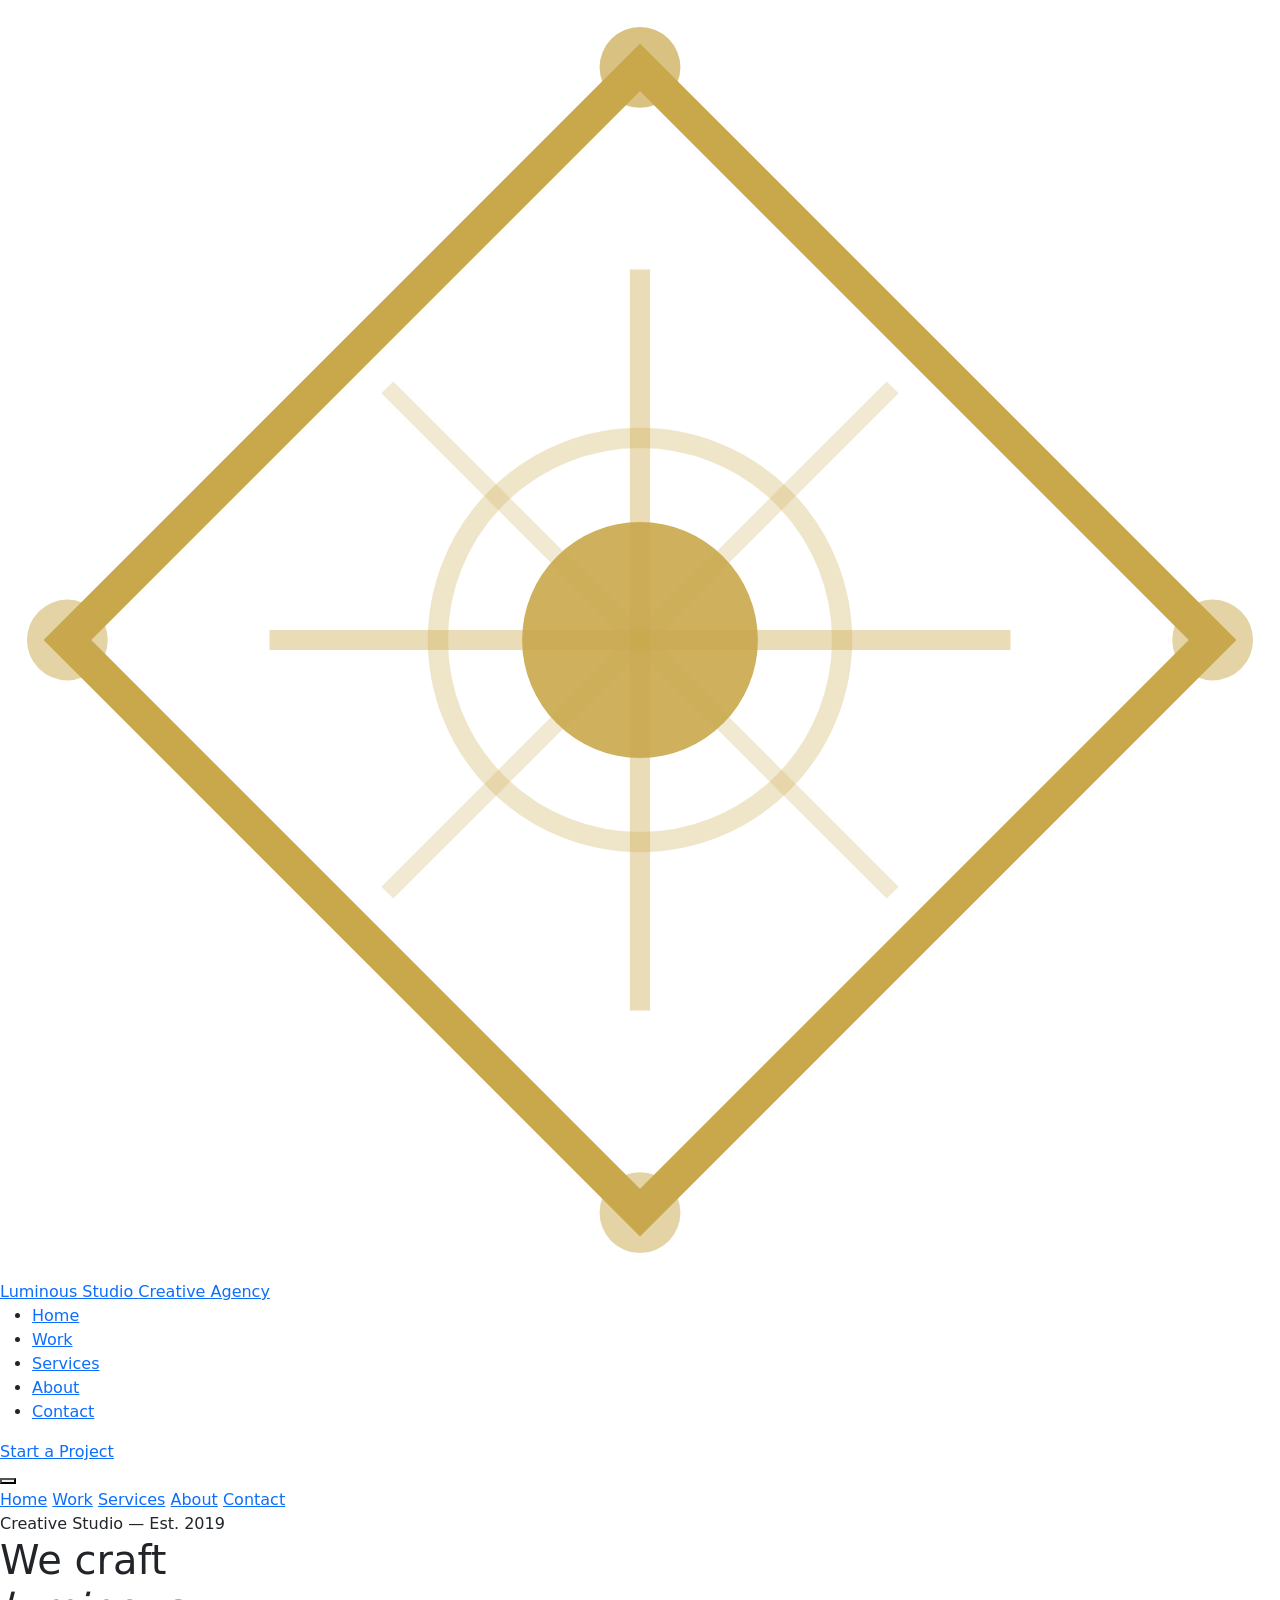
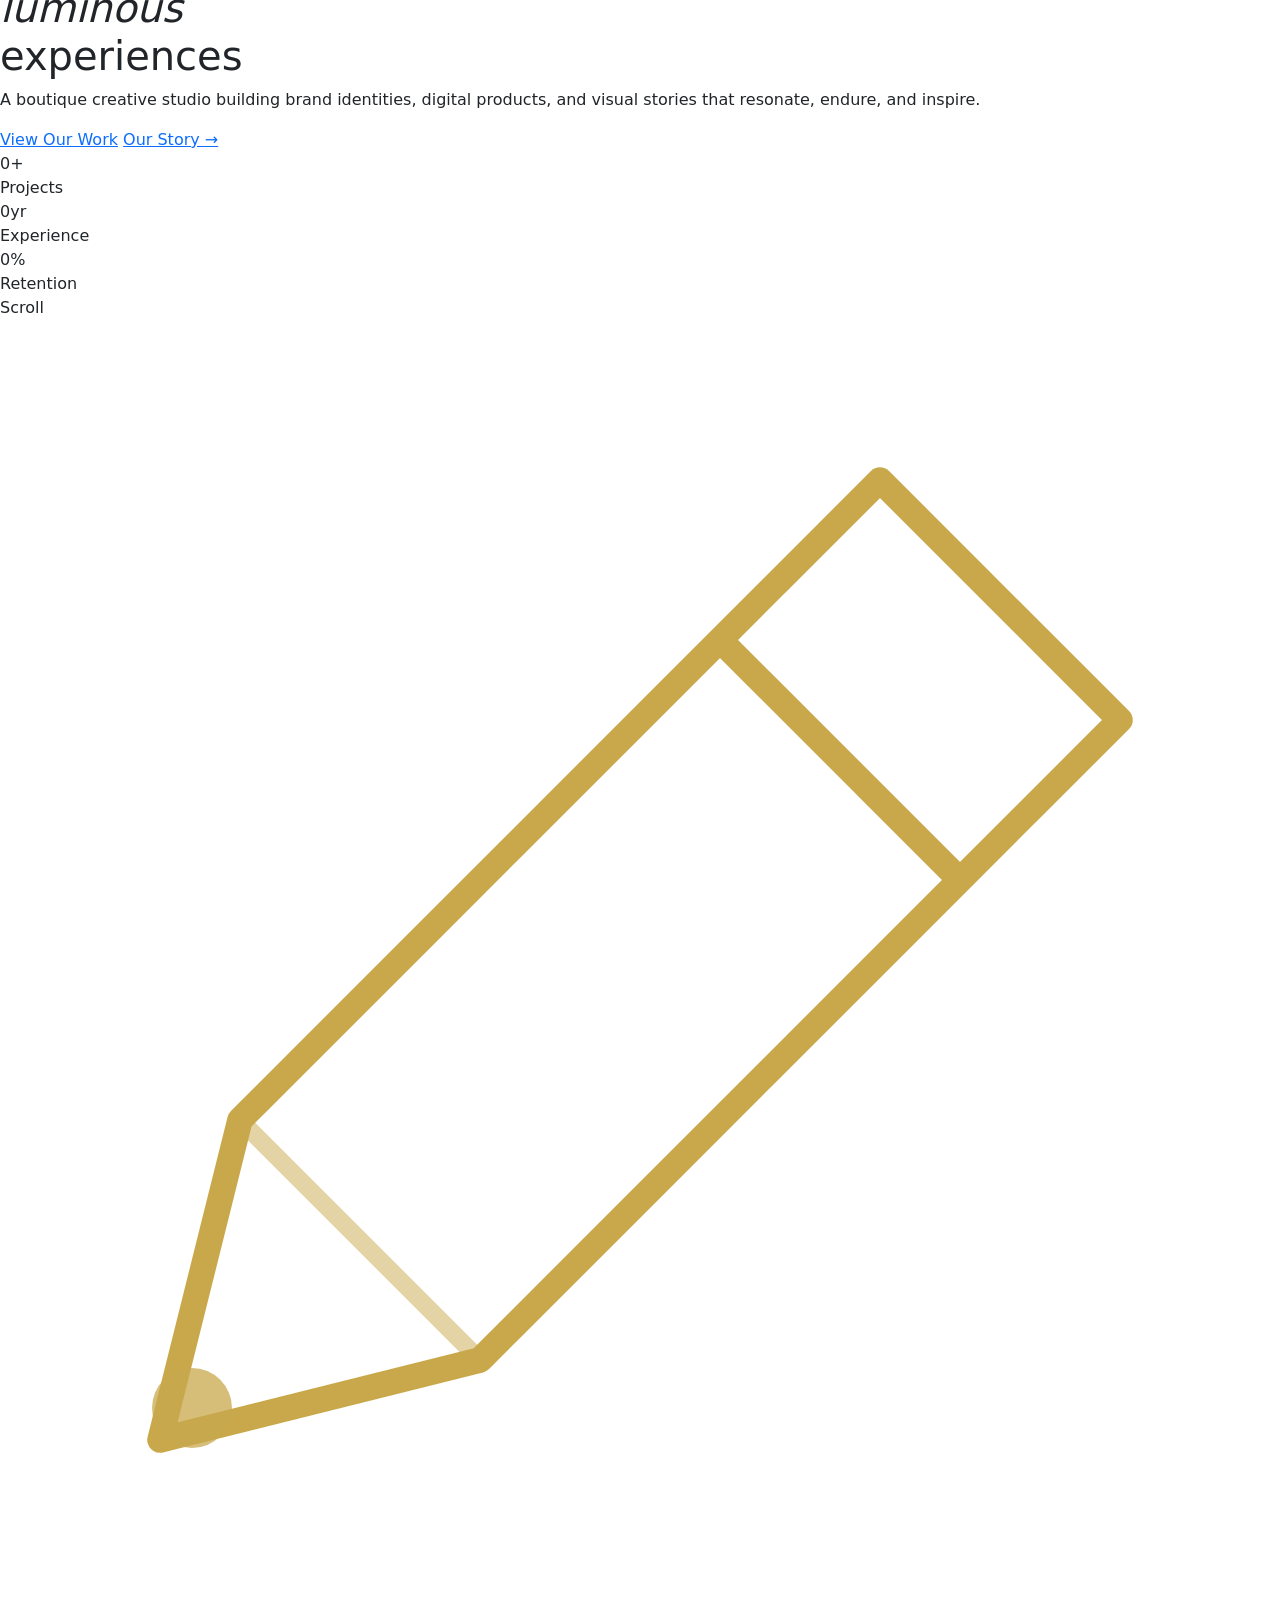
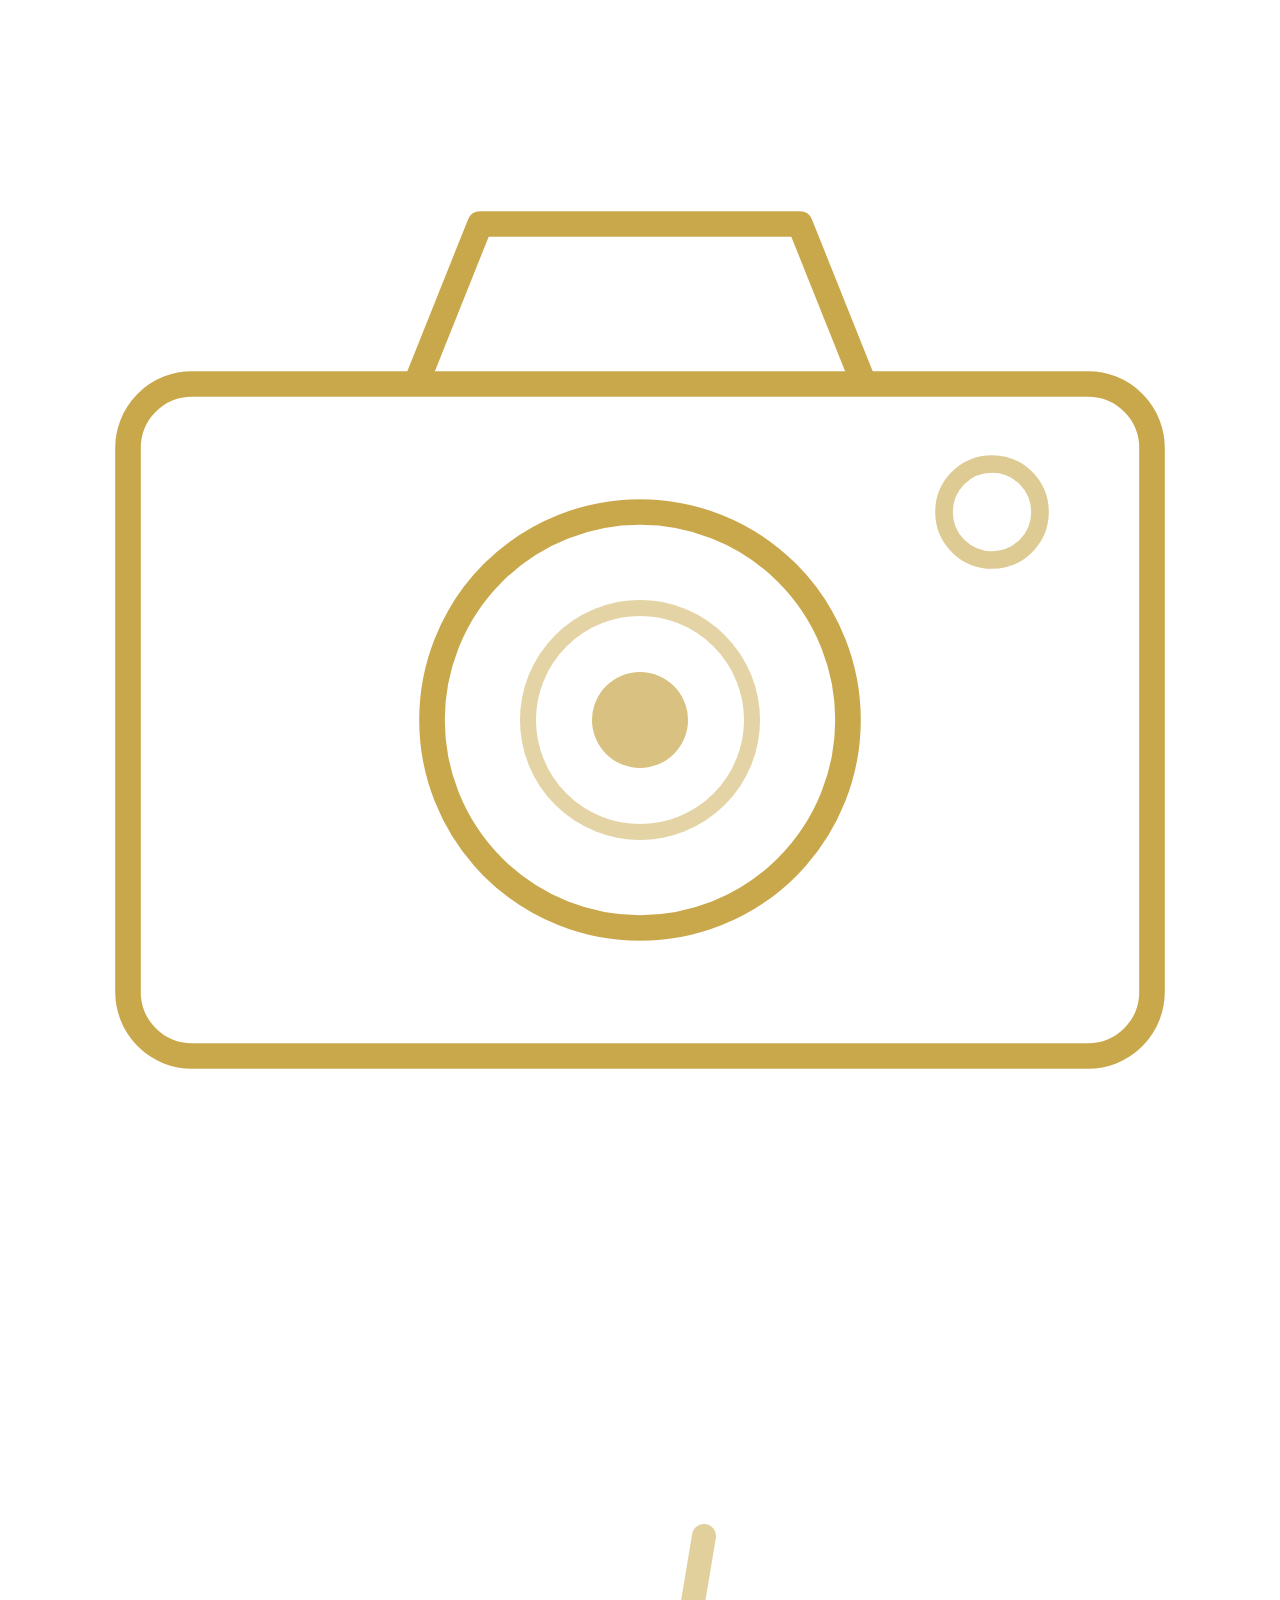
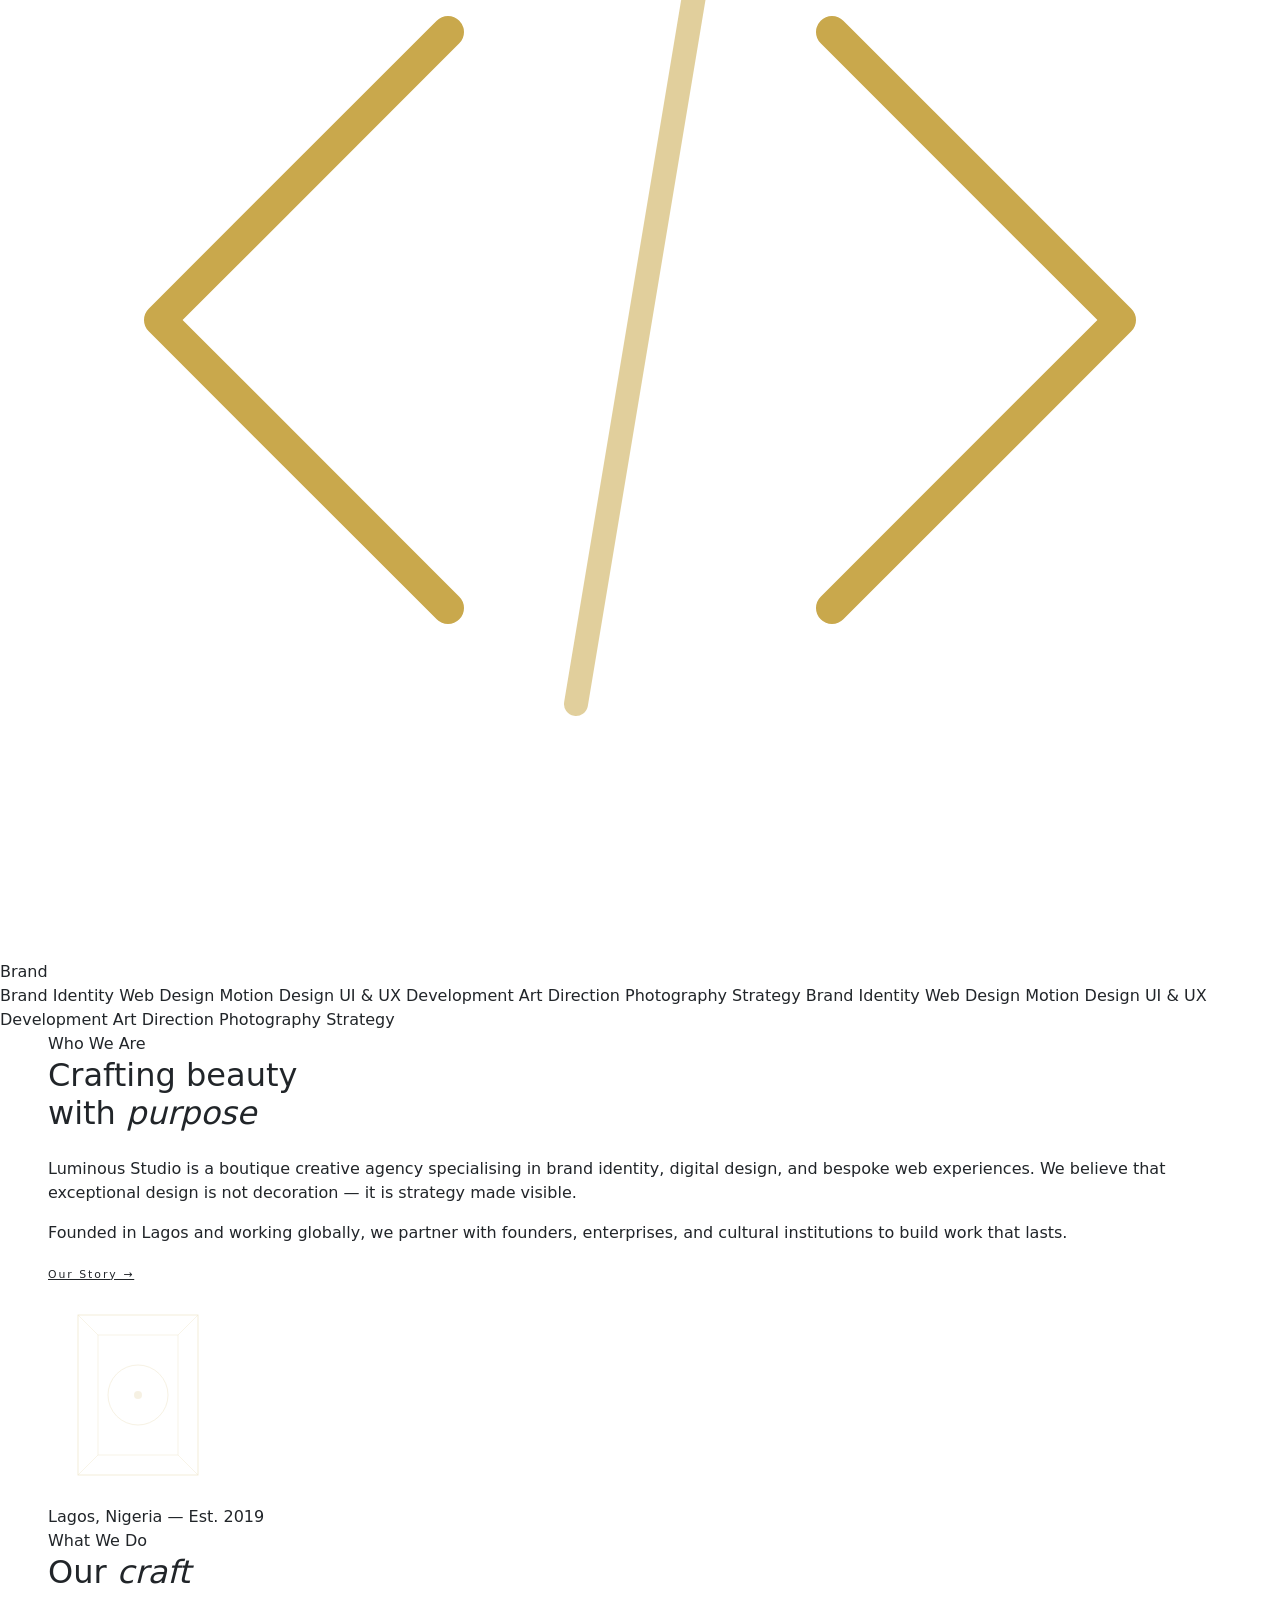
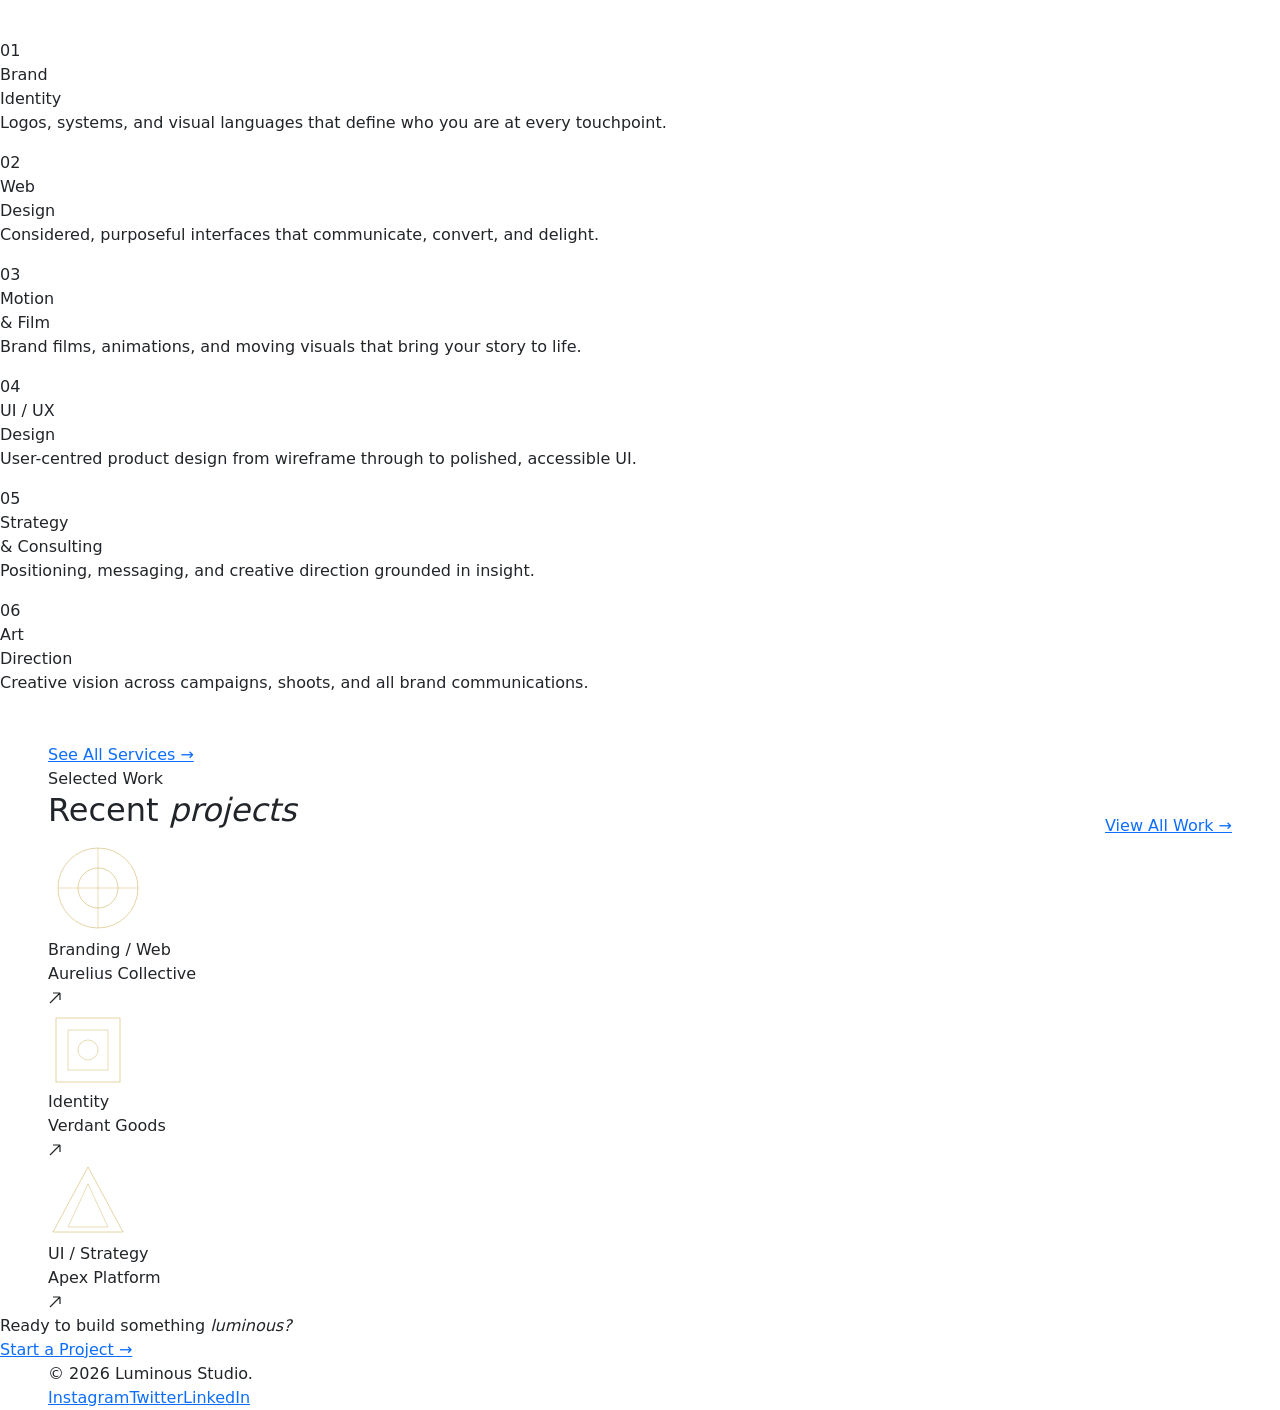
==== commit c28f25e6: "Update print statement from 'Hello' to 'Goodbye'" ====
--- a/index.html
+++ b/index.html
@@ -6,767 +6,23 @@
   <title>Luminous Studio — Creative Agency</title>
   <link href="https://cdnjs.cloudflare.com/ajax/libs/bootstrap/5.3.2/css/bootstrap.min.css" rel="stylesheet"/>
   <link href="https://fonts.googleapis.com/css2?family=Cormorant+Garamond:ital,wght@0,300;0,400;0,600;1,300;1,400&family=Syne:wght@400;500;600;700;800&family=DM+Sans:wght@300;400;500&display=swap" rel="stylesheet"/>
-
-  <style>
-    :root {
-      --bg: #0c0c0e;
-      --surface: #141416;
-      --surface2: #1a1a1e;
-      --border: rgba(255,255,255,0.07);
-      --border2: rgba(255,255,255,0.12);
-      --gold: #c9a84c;
-      --gold-light: #e8c97a;
-      --gold-dim: rgba(201,168,76,0.15);
-      --text: #f0ede8;
-      --text2: #a09d97;
-      --text3: #5a5855;
-      --white: #faf9f7;
-    }
-
-    *, *::before, *::after { box-sizing: border-box; margin: 0; padding: 0; }
-    html { scroll-behavior: smooth; }
-
-    body {
-      background: var(--bg);
-      color: var(--text);
-      font-family: 'DM Sans', sans-serif;
-      font-weight: 300;
-      overflow-x: hidden;
-      min-height: 100vh;
-    }
-
-    /* ─── PAGE SYSTEM ─── */
-    .page { display: none; min-height: 100vh; }
-    .page.active { display: block; animation: pageIn 0.5s ease forwards; }
-    @keyframes pageIn {
-      from { opacity: 0; transform: translateY(16px); }
-      to   { opacity: 1; transform: translateY(0); }
-    }
-
-    /* ─── CUSTOM CURSOR ─── */
-    .cur { width:8px; height:8px; background:var(--gold); border-radius:50%; position:fixed; pointer-events:none; z-index:9999; transform:translate(-50%,-50%); transition:transform .1s; }
-    .cur-r { width:32px; height:32px; border:1px solid rgba(201,168,76,.4); border-radius:50%; position:fixed; pointer-events:none; z-index:9998; transform:translate(-50%,-50%); transition:all .18s ease; }
-    body.cursor-hover .cur { transform:translate(-50%,-50%) scale(3); background:transparent; border:1px solid var(--gold); }
-    body.cursor-hover .cur-r { transform:translate(-50%,-50%) scale(1.6); border-color:rgba(201,168,76,.7); }
-    @media (pointer:coarse) { .cur,.cur-r { display:none; } body { cursor:auto; } }
-    body { cursor: none; }
-
-    /* ─── NAV ─── */
-    nav {
-      position: fixed; top:0; left:0; right:0; z-index:800;
-      padding: 1.6rem 3rem;
-      display: flex; align-items:center; justify-content:space-between;
-      transition: background .4s, border-color .4s, padding .3s;
-      border-bottom: 1px solid transparent;
-    }
-    nav.scrolled {
-      background: rgba(12,12,14,.88);
-      border-color: var(--border);
-      backdrop-filter: blur(18px);
-      -webkit-backdrop-filter: blur(18px);
-      padding-top: 1rem; padding-bottom: 1rem;
-    }
-
-    /* SVG LOGO */
-    .logo-wrap { display:flex; align-items:center; gap:.7rem; cursor:none; text-decoration:none; }
-    .logo-svg { width:38px; height:38px; flex-shrink:0; }
-    .logo-text-wrap { display:flex; flex-direction:column; line-height:1; }
-    .logo-name {
-      font-family: 'Cormorant Garamond', serif;
-      font-size: 1.3rem;
-      font-weight: 400;
-      letter-spacing: .18em;
-      color: var(--white);
-      text-transform: uppercase;
-    }
-    .logo-name .lum { color: var(--gold); }
-    .logo-sub {
-      font-family: 'Syne', sans-serif;
-      font-size: .52rem;
-      letter-spacing: .4em;
-      text-transform: uppercase;
-      color: var(--text3);
-      margin-top: .15rem;
-    }
-
-    .nav-links { display:flex; gap:2.2rem; list-style:none; }
-    .nav-links a {
-      font-family:'Syne', sans-serif;
-      font-size:.72rem; letter-spacing:.15em;
-      text-transform:uppercase; color:var(--text2);
-      text-decoration:none; cursor:none;
-      transition:color .2s;
-      position:relative;
-      padding-bottom:.2rem;
-    }
-    .nav-links a::after {
-      content:''; position:absolute; bottom:0; left:0;
-      width:0; height:1px; background:var(--gold);
-      transition:width .25s;
-    }
-    .nav-links a:hover, .nav-links a.active { color:var(--text); }
-    .nav-links a:hover::after, .nav-links a.active::after { width:100%; }
-
-    .nav-btn {
-      font-family:'Syne',sans-serif; font-size:.68rem;
-      letter-spacing:.18em; text-transform:uppercase;
-      background:transparent; border:1px solid var(--gold);
-      color:var(--gold); padding:.6rem 1.6rem;
-      cursor:none; transition:background .2s, color .2s;
-    }
-    .nav-btn:hover { background:var(--gold); color:var(--bg); }
-
-    /* ─── HAMBURGER (mobile) ─── */
-    .hamburger { display:none; flex-direction:column; gap:5px; background:none; border:none; cursor:none; padding:.2rem; }
-    .hamburger span { display:block; width:24px; height:1px; background:var(--text); transition:all .3s; }
-    .hamburger.open span:nth-child(1) { transform:rotate(45deg) translate(4px,4px); }
-    .hamburger.open span:nth-child(2) { opacity:0; }
-    .hamburger.open span:nth-child(3) { transform:rotate(-45deg) translate(4px,-4px); }
-
-    .mobile-menu {
-      display:none; position:fixed; inset:0; z-index:700;
-      background:rgba(12,12,14,.97); backdrop-filter:blur(20px);
-      flex-direction:column; align-items:center; justify-content:center; gap:2.5rem;
-    }
-    .mobile-menu.open { display:flex; animation:pageIn .3s ease; }
-    .mobile-menu a {
-      font-family:'Cormorant Garamond',serif; font-size:3rem; font-weight:300;
-      color:var(--text); text-decoration:none; letter-spacing:.08em; cursor:none;
-      transition:color .2s;
-    }
-    .mobile-menu a:hover { color:var(--gold); }
-
-    /* ─── SECTIONS SHARED ─── */
-    .sec { padding: 7rem 0; }
-    .sec-sm { padding: 4rem 0; }
-    .lbl {
-      font-family:'Syne',sans-serif; font-size:.65rem; letter-spacing:.3em;
-      text-transform:uppercase; color:var(--gold); margin-bottom:1.2rem;
-      display:flex; align-items:center; gap:.8rem;
-    }
-    .lbl::before { content:''; width:24px; height:1px; background:var(--gold); flex-shrink:0; }
-    .display-title {
-      font-family:'Cormorant Garamond',serif;
-      font-size: clamp(3rem,7vw,6rem);
-      font-weight:300; line-height:1.05;
-      color:var(--white);
-    }
-    .display-title em { font-style:italic; color:var(--gold-light); }
-    .body-text { font-size:.95rem; line-height:1.9; color:var(--text2); font-weight:300; }
-    .divider { width:100%; height:1px; background:var(--border); }
-
-    /* Reveal */
-    .rv { opacity:0; transform:translateY(28px); transition:opacity .7s ease, transform .7s ease; }
-    .rv.vis { opacity:1; transform:translateY(0); }
-    .rv-d1 { transition-delay:.1s; }
-    .rv-d2 { transition-delay:.2s; }
-    .rv-d3 { transition-delay:.3s; }
-    .rv-d4 { transition-delay:.4s; }
-
-    /* ─── HOME PAGE ─── */
-
-    /* Hero */
-    .hero {
-      min-height: 100vh;
-      display:flex; align-items:center;
-      position:relative; overflow:hidden;
-      padding: 7rem 3rem 4rem;
-    }
-    .hero-bg {
-      position:absolute; inset:0;
-      background:
-        radial-gradient(ellipse 70% 60% at 70% 50%, rgba(201,168,76,.055) 0%, transparent 70%),
-        radial-gradient(ellipse 50% 80% at 10% 80%, rgba(201,168,76,.03) 0%, transparent 60%);
-    }
-    /* Subtle dot grid */
-    .hero-dots {
-      position:absolute; inset:0;
-      background-image: radial-gradient(circle, rgba(255,255,255,.06) 1px, transparent 1px);
-      background-size: 36px 36px;
-      mask-image: radial-gradient(ellipse 80% 70% at 60% 50%, black 20%, transparent 80%);
-    }
-    .hero-content { position:relative; z-index:2; max-width:700px; }
-    .hero-eyebrow {
-      font-family:'Syne',sans-serif; font-size:.65rem; letter-spacing:.35em;
-      text-transform:uppercase; color:var(--gold);
-      margin-bottom:2.2rem;
-      display:flex; align-items:center; gap:1rem;
-      opacity:0; animation:fadeU .8s .2s forwards;
-    }
-    .hero-eyebrow::before { content:''; width:36px; height:1px; background:var(--gold); }
-    .hero-h1 {
-      font-family:'Cormorant Garamond',serif;
-      font-size: clamp(3.8rem, 9vw, 7.5rem);
-      font-weight:300; line-height:.97;
-      color:var(--white); margin-bottom:2rem;
-      opacity:0; animation:fadeU .9s .35s forwards;
-    }
-    .hero-h1 em { font-style:italic; color:var(--gold-light); display:block; }
-    .hero-p {
-      max-width:420px; font-size:1rem; line-height:1.85;
-      color:var(--text2); font-weight:300; margin-bottom:3rem;
-      opacity:0; animation:fadeU .8s .55s forwards;
-    }
-    .hero-btns {
-      display:flex; gap:1.2rem; flex-wrap:wrap;
-      opacity:0; animation:fadeU .8s .7s forwards;
-    }
-    .btn-gold {
-      font-family:'Syne',sans-serif; font-size:.68rem; letter-spacing:.18em;
-      text-transform:uppercase; background:var(--gold); color:var(--bg);
-      border:none; padding:.9rem 2.2rem; cursor:none;
-      transition:background .2s, transform .2s;
-    }
-    .btn-gold:hover { background:var(--gold-light); transform:translateY(-1px); }
-    .btn-outline {
-      font-family:'Syne',sans-serif; font-size:.68rem; letter-spacing:.18em;
-      text-transform:uppercase; background:transparent; color:var(--text);
-      border:1px solid var(--border2); padding:.9rem 2.2rem; cursor:none;
-      text-decoration:none; display:inline-flex; align-items:center; gap:.6rem;
-      transition:border-color .2s, color .2s;
-    }
-    .btn-outline:hover { border-color:var(--gold); color:var(--gold); }
-
-    /* hero aside stats */
-    .hero-aside {
-      position:absolute; right:3rem; bottom:4rem; z-index:2;
-      display:flex; gap:3rem;
-      opacity:0; animation:fadeU .8s .9s forwards;
-    }
-    .h-stat { text-align:center; }
-    .h-stat-n {
-      font-family:'Cormorant Garamond',serif;
-      font-size:2.8rem; font-weight:300; color:var(--white); line-height:1;
-    }
-    .h-stat-n span { color:var(--gold); }
-    .h-stat-l {
-      font-family:'Syne',sans-serif; font-size:.58rem;
-      letter-spacing:.2em; text-transform:uppercase; color:var(--text3);
-      margin-top:.3rem;
-    }
-
-    @keyframes fadeU {
-      from { opacity:0; transform:translateY(22px); }
-      to   { opacity:1; transform:translateY(0); }
-    }
-
-    /* scroll hint */
-    .scroll-hint {
-      position:absolute; bottom:2.5rem; left:3rem; z-index:2;
-      font-family:'Syne',sans-serif; font-size:.58rem;
-      letter-spacing:.25em; text-transform:uppercase; color:var(--text3);
-      display:flex; align-items:center; gap:.8rem;
-      opacity:0; animation:fadeU .7s 1.2s forwards;
-    }
-    .scroll-bar { width:36px; height:1px; background:var(--text3); position:relative; overflow:hidden; }
-    .scroll-bar::after {
-      content:''; position:absolute; left:-100%; top:0;
-      width:100%; height:100%; background:var(--gold);
-      animation:sbar 2.2s ease-in-out infinite;
-    }
-    @keyframes sbar { 0%{left:-100%} 100%{left:100%} }
-
-    /* Marquee */
-    .marquee-wrap {
-      border-top:1px solid var(--border); border-bottom:1px solid var(--border);
-      overflow:hidden; background:var(--surface); padding:.85rem 0;
-    }
-    .mq-track {
-      display:flex; gap:0; white-space:nowrap;
-      animation: mq 28s linear infinite;
-    }
-    .mq-item {
-      font-family:'Cormorant Garamond',serif; font-size:1.1rem;
-      font-weight:300; font-style:italic; color:var(--text3);
-      padding:0 2.5rem; flex-shrink:0;
-      display:flex; align-items:center; gap:2.5rem;
-    }
-    .mq-item::after { content:'·'; color:var(--gold); font-style:normal; }
-    @keyframes mq { 0%{transform:translateX(0)} 100%{transform:translateX(-50%)} }
-
-    /* About strip */
-    .about-strip { background:var(--surface); }
-    .about-grid { display:grid; grid-template-columns:1fr 1fr; gap:5rem; align-items:center; }
-    .about-visual {
-      position:relative; aspect-ratio:4/5;
-      background: linear-gradient(160deg, #1a1812 0%, #12100a 60%, #0e0d09 100%);
-      overflow:hidden;
-    }
-    .about-visual-inner {
-      position:absolute; inset:0;
-      display:flex; align-items:center; justify-content:center;
-    }
-    .about-visual::after {
-      content:''; position:absolute;
-      top:0; right:0; width:1px; height:100%;
-      background:linear-gradient(180deg, transparent, var(--gold), transparent);
-      opacity:.3;
-    }
-    .about-tag {
-      position:absolute; bottom:2rem; left:2rem;
-      font-family:'Syne',sans-serif; font-size:.6rem;
-      letter-spacing:.25em; text-transform:uppercase;
-      color:var(--gold); background:rgba(12,12,14,.8);
-      padding:.5rem 1rem; border:1px solid var(--border2);
-    }
-
-    /* Services */
-    .svc-row {
-      display:grid; grid-template-columns:repeat(3,1fr);
-      border-top:1px solid var(--border);
-    }
-    .svc-card {
-      padding:2.8rem 2.2rem; border-right:1px solid var(--border);
-      border-bottom:1px solid var(--border);
-      cursor:none; transition:background .3s;
-      position:relative; overflow:hidden;
-    }
-    .svc-card:last-child { border-right:none; }
-    .svc-card::before {
-      content:''; position:absolute; bottom:0; left:0;
-      width:0; height:2px; background:var(--gold);
-      transition:width .4s;
-    }
-    .svc-card:hover { background:var(--surface2); }
-    .svc-card:hover::before { width:100%; }
-    .svc-n {
-      font-family:'Syne',sans-serif; font-size:.58rem;
-      letter-spacing:.2em; text-transform:uppercase;
-      color:var(--gold); margin-bottom:1.5rem; opacity:.6;
-    }
-    .svc-title {
-      font-family:'Cormorant Garamond',serif;
-      font-size:1.7rem; font-weight:400; color:var(--white);
-      margin-bottom:1rem; line-height:1.2;
-    }
-    .svc-desc { font-size:.85rem; line-height:1.85; color:var(--text2); }
-
-    /* Work grid */
-    .work-bento { display:grid; grid-template-columns:repeat(12,1fr); gap:1.2rem; margin-top:3.5rem; }
-    .wc { position:relative; overflow:hidden; cursor:none; background:var(--surface); }
-    .wc:nth-child(1) { grid-column:span 7; }
-    .wc:nth-child(2) { grid-column:span 5; }
-    .wc:nth-child(3) { grid-column:span 5; }
-    .wc:nth-child(4) { grid-column:span 7; }
-    .wc-img { aspect-ratio:16/10; overflow:hidden; position:relative; }
-    .wc-img-inner { width:100%; height:100%; transition:transform .7s cubic-bezier(.25,.46,.45,.94); }
-    .wc:hover .wc-img-inner { transform:scale(1.04); }
-    /* Decorative project thumbs */
-    .t1 { background:linear-gradient(135deg,#16120a 0%,#221c0e 40%,#1a1508 100%); }
-    .t2 { background:linear-gradient(160deg,#0e1210 0%,#141f16 50%,#0c1510 100%); }
-    .t3 { background:linear-gradient(140deg,#100e16 0%,#1a1624 50%,#0e0c14 100%); }
-    .t4 { background:linear-gradient(150deg,#12100e 0%,#1e1a12 50%,#161208 100%); }
-    .wc-dec { position:absolute; inset:0; display:flex; align-items:center; justify-content:center; opacity:.18; }
-    .wc-info { padding:1.2rem 1.4rem; display:flex; justify-content:space-between; align-items:center; }
-    .wc-tag { font-family:'Syne',sans-serif; font-size:.58rem; letter-spacing:.18em; text-transform:uppercase; color:var(--gold); margin-bottom:.3rem; }
-    .wc-name { font-family:'Cormorant Garamond',serif; font-size:1.35rem; font-weight:400; color:var(--white); }
-    .wc-arr {
-      width:32px; height:32px; border:1px solid var(--border2);
-      display:flex; align-items:center; justify-content:center;
-      flex-shrink:0; transition:all .25s;
-    }
-    .wc:hover .wc-arr { background:var(--gold); border-color:var(--gold); }
-    .wc:hover .wc-arr path { stroke:var(--bg); }
-
-    /* Testimonial */
-    .test-section { background:var(--surface); }
-    .test-inner { max-width:780px; }
-    .test-q {
-      font-family:'Cormorant Garamond',serif;
-      font-size:clamp(1.5rem,3vw,2.3rem); font-weight:300;
-      line-height:1.55; color:var(--white); margin-bottom:2.5rem;
-    }
-    .test-q strong { color:var(--gold-light); font-weight:400; }
-    .test-author { display:flex; align-items:center; gap:1.2rem; }
-    .test-av {
-      width:44px; height:44px; border-radius:50%;
-      background:linear-gradient(135deg, var(--gold-dim), rgba(201,168,76,.3));
-      border:1px solid var(--gold);
-      display:flex; align-items:center; justify-content:center;
-      font-family:'Syne',sans-serif; font-size:.7rem; color:var(--gold);
-    }
-    .test-name { font-family:'Syne',sans-serif; font-size:.72rem; letter-spacing:.1em; text-transform:uppercase; color:var(--text); margin-bottom:.2rem; }
-    .test-role { font-family:'Syne',sans-serif; font-size:.6rem; letter-spacing:.1em; color:var(--text3); }
-
-    /* CTA band */
-    .cta-band {
-      background:var(--gold); padding:4.5rem 3rem;
-      display:flex; align-items:center; justify-content:space-between; flex-wrap:wrap; gap:2rem;
-    }
-    .cta-band-t {
-      font-family:'Cormorant Garamond',serif;
-      font-size:clamp(2rem,5vw,3.5rem); font-weight:300;
-      color:var(--bg); line-height:1.1;
-    }
-    .cta-band-t em { font-style:italic; }
-    .btn-dark {
-      font-family:'Syne',sans-serif; font-size:.68rem; letter-spacing:.18em;
-      text-transform:uppercase; background:var(--bg); color:var(--gold);
-      border:none; padding:.9rem 2.2rem; cursor:none; flex-shrink:0;
-      transition:background .2s, color .2s;
-    }
-    .btn-dark:hover { background:var(--surface); }
-
-    /* ─── FOOTER ─── */
-    footer {
-      background:var(--surface); padding:4rem 3rem 2rem;
-      border-top:1px solid var(--border);
-    }
-    .ft-grid { display:grid; grid-template-columns:2fr 1fr 1fr 1fr; gap:3rem; padding-bottom:3rem; border-bottom:1px solid var(--border); margin-bottom:2rem; }
-    .ft-logo-wrap { display:flex; flex-direction:column; gap:1rem; }
-    .ft-tagline { font-size:.85rem; line-height:1.8; color:var(--text3); max-width:260px; }
-    .ft-h { font-family:'Syne',sans-serif; font-size:.62rem; letter-spacing:.25em; text-transform:uppercase; color:var(--gold); margin-bottom:1.2rem; }
-    .ft-links { list-style:none; display:flex; flex-direction:column; gap:.7rem; }
-    .ft-links a { font-size:.85rem; color:var(--text2); text-decoration:none; cursor:none; transition:color .2s; }
-    .ft-links a:hover { color:var(--gold); }
-    .ft-bottom { display:flex; justify-content:space-between; align-items:center; flex-wrap:wrap; gap:1rem; }
-    .ft-copy { font-family:'Syne',sans-serif; font-size:.6rem; letter-spacing:.12em; text-transform:uppercase; color:var(--text3); }
-    .ft-socials { display:flex; gap:1.5rem; }
-    .ft-socials a { font-family:'Syne',sans-serif; font-size:.6rem; letter-spacing:.12em; text-transform:uppercase; color:var(--text3); text-decoration:none; cursor:none; transition:color .2s; }
-    .ft-socials a:hover { color:var(--gold); }
-
-    /* ─── WORK PAGE ─── */
-    .pg-hero {
-      padding:10rem 3rem 5rem;
-      background:linear-gradient(180deg, var(--surface) 0%, var(--bg) 100%);
-      border-bottom:1px solid var(--border);
-    }
-    .filter-bar {
-      display:flex; gap:1rem; flex-wrap:wrap; margin-top:3rem;
-    }
-    .filter-btn {
-      font-family:'Syne',sans-serif; font-size:.65rem; letter-spacing:.18em;
-      text-transform:uppercase; background:transparent;
-      border:1px solid var(--border); color:var(--text2);
-      padding:.55rem 1.4rem; cursor:none; transition:all .2s;
-    }
-    .filter-btn.active, .filter-btn:hover { border-color:var(--gold); color:var(--gold); background:var(--gold-dim); }
-
-    .projects-grid { display:grid; grid-template-columns:repeat(2,1fr); gap:2rem; margin-top:4rem; }
-    .proj-card { cursor:none; overflow:hidden; background:var(--surface); border:1px solid var(--border); }
-    .proj-img { aspect-ratio:16/10; overflow:hidden; position:relative; }
-    .proj-img-inner { width:100%; height:100%; transition:transform .6s ease; }
-    .proj-card:hover .proj-img-inner { transform:scale(1.04); }
-    .proj-info { padding:1.8rem; }
-    .proj-tags { display:flex; gap:.6rem; flex-wrap:wrap; margin-bottom:1rem; }
-    .proj-tag { font-family:'Syne',sans-serif; font-size:.55rem; letter-spacing:.18em; text-transform:uppercase; color:var(--gold); background:var(--gold-dim); padding:.25rem .7rem; border:1px solid rgba(201,168,76,.2); }
-    .proj-title { font-family:'Cormorant Garamond',serif; font-size:1.6rem; font-weight:400; color:var(--white); margin-bottom:.6rem; }
-    .proj-desc { font-size:.83rem; line-height:1.8; color:var(--text2); }
-    .proj-cta { display:flex; align-items:center; gap:.5rem; margin-top:1.2rem; font-family:'Syne',sans-serif; font-size:.62rem; letter-spacing:.15em; text-transform:uppercase; color:var(--gold); cursor:none; text-decoration:none; transition:gap .2s; }
-    .proj-cta:hover { gap:1rem; color:var(--gold); }
-
-    /* ─── ABOUT PAGE ─── */
-    .team-grid { display:grid; grid-template-columns:repeat(3,1fr); gap:2rem; margin-top:4rem; }
-    .team-card { cursor:none; }
-    .team-img {
-      aspect-ratio:3/4; overflow:hidden; margin-bottom:1.2rem;
-      position:relative;
-    }
-    .team-ph { width:100%; height:100%; display:flex; align-items:center; justify-content:center; }
-    .ph-1 { background:linear-gradient(160deg,#16120a,#221c0e); }
-    .ph-2 { background:linear-gradient(160deg,#0e1210,#141f16); }
-    .ph-3 { background:linear-gradient(160deg,#100e16,#1a1624); }
-    .ph-4 { background:linear-gradient(160deg,#12100e,#1e1a12); }
-    .ph-5 { background:linear-gradient(160deg,#0e1214,#12181e); }
-    .ph-6 { background:linear-gradient(160deg,#140e0e,#201412); }
-    .ph-init { font-family:'Cormorant Garamond',serif; font-size:3rem; font-weight:300; color:rgba(201,168,76,.3); }
-    .team-name { font-family:'Cormorant Garamond',serif; font-size:1.3rem; font-weight:400; color:var(--white); margin-bottom:.2rem; }
-    .team-role { font-family:'Syne',sans-serif; font-size:.62rem; letter-spacing:.18em; text-transform:uppercase; color:var(--gold); }
-
-    .values-grid { display:grid; grid-template-columns:repeat(2,1fr); gap:0; border:1px solid var(--border); margin-top:4rem; }
-    .val-item { padding:3rem; border-right:1px solid var(--border); border-bottom:1px solid var(--border); }
-    .val-item:nth-child(even) { border-right:none; }
-    .val-item:nth-last-child(-n+2) { border-bottom:none; }
-    .val-n { font-family:'Cormorant Garamond',serif; font-size:4rem; font-weight:300; color:transparent; -webkit-text-stroke:1px rgba(201,168,76,.2); line-height:1; margin-bottom:1rem; }
-    .val-title { font-family:'Cormorant Garamond',serif; font-size:1.6rem; font-weight:400; color:var(--white); margin-bottom:.8rem; }
-    .val-desc { font-size:.85rem; line-height:1.85; color:var(--text2); }
-
-    /* ─── SERVICES PAGE ─── */
-    .svc-detail-list { margin-top:4rem; }
-    .svc-detail-item {
-      display:grid; grid-template-columns:60px 1fr 280px;
-      align-items:start; gap:2.5rem; padding:2.8rem 0;
-      border-bottom:1px solid var(--border); cursor:none;
-      transition:padding-left .3s;
-    }
-    .svc-detail-item:first-child { border-top:1px solid var(--border); }
-    .svc-detail-item:hover { padding-left:.8rem; }
-    .sd-n { font-family:'Cormorant Garamond',serif; font-size:2.5rem; font-weight:300; color:transparent; -webkit-text-stroke:1px rgba(201,168,76,.2); line-height:1; }
-    .sd-main .sd-title { font-family:'Cormorant Garamond',serif; font-size:2rem; font-weight:400; color:var(--white); margin-bottom:.8rem; line-height:1; }
-    .sd-main .sd-desc { font-size:.88rem; line-height:1.85; color:var(--text2); }
-    .sd-features { display:flex; flex-direction:column; gap:.6rem; }
-    .sd-feat { font-family:'Syne',sans-serif; font-size:.65rem; letter-spacing:.1em; color:var(--text2); display:flex; align-items:center; gap:.6rem; }
-    .sd-feat::before { content:''; width:4px; height:4px; background:var(--gold); border-radius:50%; flex-shrink:0; }
-
-    .pricing-grid { display:grid; grid-template-columns:repeat(3,1fr); gap:1.5rem; margin-top:4rem; }
-    .price-card { padding:2.5rem; border:1px solid var(--border); position:relative; background:var(--surface); }
-    .price-card.featured { border-color:var(--gold); background:var(--surface2); }
-    .price-badge { position:absolute; top:-1px; left:50%; transform:translateX(-50%); background:var(--gold); padding:.25rem 1.2rem; font-family:'Syne',sans-serif; font-size:.58rem; letter-spacing:.2em; text-transform:uppercase; color:var(--bg); white-space:nowrap; }
-    .price-tier { font-family:'Syne',sans-serif; font-size:.65rem; letter-spacing:.25em; text-transform:uppercase; color:var(--gold); margin-bottom:1rem; }
-    .price-amount { font-family:'Cormorant Garamond',serif; font-size:3.5rem; font-weight:300; color:var(--white); line-height:1; margin-bottom:.3rem; }
-    .price-amount span { font-size:1.2rem; vertical-align:super; }
-    .price-period { font-size:.8rem; color:var(--text3); margin-bottom:2rem; }
-    .price-features { list-style:none; display:flex; flex-direction:column; gap:.8rem; margin-bottom:2rem; }
-    .price-features li { font-size:.85rem; color:var(--text2); display:flex; align-items:center; gap:.7rem; }
-    .price-features li::before { content:''; width:5px; height:5px; background:var(--gold); border-radius:50%; flex-shrink:0; opacity:.5; }
-    .price-card.featured .price-features li::before { opacity:1; }
-
-    /* ─── CONTACT PAGE ─── */
-    .contact-grid { display:grid; grid-template-columns:1fr 1fr; gap:6rem; align-items:start; }
-    .contact-info { display:flex; flex-direction:column; gap:2.5rem; }
-    .ci-item { border-left:2px solid var(--gold-dim); padding-left:1.5rem; }
-    .ci-label { font-family:'Syne',sans-serif; font-size:.6rem; letter-spacing:.25em; text-transform:uppercase; color:var(--gold); margin-bottom:.4rem; }
-    .ci-val { font-size:.95rem; color:var(--text); }
-
-    .contact-form { display:flex; flex-direction:column; gap:1.2rem; }
-    .form-row { display:grid; grid-template-columns:1fr 1fr; gap:1.2rem; }
-    .form-group { display:flex; flex-direction:column; gap:.5rem; }
-    .form-label { font-family:'Syne',sans-serif; font-size:.6rem; letter-spacing:.2em; text-transform:uppercase; color:var(--text3); }
-    .form-input, .form-textarea {
-      background:var(--surface); border:1px solid var(--border);
-      color:var(--text); padding:.9rem 1.2rem;
-      font-family:'DM Sans',sans-serif; font-size:.9rem; font-weight:300;
-      outline:none; transition:border-color .2s; width:100%;
-    }
-    .form-input:focus, .form-textarea:focus { border-color:var(--gold); }
-    .form-input::placeholder, .form-textarea::placeholder { color:var(--text3); }
-    .form-textarea { resize:vertical; min-height:140px; }
-    .form-select {
-      background:var(--surface); border:1px solid var(--border);
-      color:var(--text2); padding:.9rem 1.2rem;
-      font-family:'DM Sans',sans-serif; font-size:.9rem; font-weight:300;
-      outline:none; transition:border-color .2s; width:100%;
-      appearance:none; cursor:none;
-    }
-    .form-select:focus { border-color:var(--gold); color:var(--text); }
-    .form-select option { background:var(--surface); }
-
-    .submit-btn {
-      font-family:'Syne',sans-serif; font-size:.7rem; letter-spacing:.2em;
-      text-transform:uppercase; background:var(--gold); color:var(--bg);
-      border:none; padding:1.1rem 2.5rem; cursor:none;
-      transition:background .2s; align-self:flex-start;
-    }
-    .submit-btn:hover { background:var(--gold-light); }
-    .form-success { display:none; padding:2rem; border:1px solid var(--gold); background:var(--gold-dim); text-align:center; }
-    .form-success.show { display:block; animation:pageIn .4s ease; }
-    .form-success p { font-family:'Cormorant Garamond',serif; font-size:1.3rem; color:var(--gold-light); }
-
-    /* map-like graphic */
-    .contact-map {
-      height:220px; background:var(--surface2);
-      border:1px solid var(--border); display:flex;
-      align-items:center; justify-content:center;
-      position:relative; overflow:hidden;
-    }
-    .map-grid {
-      position:absolute; inset:0;
-      background-image:linear-gradient(var(--border) 1px,transparent 1px),linear-gradient(90deg,var(--border) 1px,transparent 1px);
-      background-size:30px 30px;
-    }
-    .map-dot {
-      position:absolute; top:50%; left:50%;
-      transform:translate(-50%,-50%);
-    }
-    .map-dot-core { width:10px; height:10px; background:var(--gold); border-radius:50%; }
-    .map-dot-ring {
-      position:absolute; top:50%; left:50%;
-      transform:translate(-50%,-50%);
-      width:10px; height:10px;
-      border:1px solid var(--gold); border-radius:50%;
-      animation:ping 2s ease-out infinite;
-    }
-    @keyframes ping { 0%{width:10px;height:10px;opacity:1} 100%{width:80px;height:80px;opacity:0} }
-
-    /* ─── HERO VISUAL ─── */
-    .hero-visual-outer {
-      position: absolute;
-      right: 5%;
-      top: 50%;
-      transform: translateY(-50%);
-      width: 320px; height: 320px;
-      z-index: 2;
-      opacity: 0;
-      animation: fadeU .9s 1.1s forwards;
-      flex-shrink: 0;
-    }
-    .hero-visual-circle {
-      width: 100%; height: 100%;
-      border-radius: 50%;
-      border: 1px solid rgba(201,168,76,.22);
-      background: radial-gradient(ellipse 80% 80% at 50% 50%,
-        rgba(201,168,76,.06) 0%, rgba(201,168,76,.02) 40%, transparent 70%);
-      box-shadow: 0 0 60px rgba(201,168,76,.07), inset 0 0 40px rgba(201,168,76,.04);
-      display: flex; align-items: center; justify-content: center;
-      position: relative; overflow: hidden;
-    }
-    .hv-ring {
-      position: absolute; border-radius: 50%;
-      border: 1px solid rgba(201,168,76,.1);
-      pointer-events: none;
-    }
-    .hv-ring-1 { width: 92%; height: 92%; animation: hvSpin 22s linear infinite; }
-    .hv-ring-2 { width: 68%; height: 68%; border-color: rgba(201,168,76,.16); animation: hvSpin 16s linear infinite reverse; }
-    .hv-ring-3 { width: 44%; height: 44%; border-color: rgba(201,168,76,.08); animation: hvSpin 30s linear infinite; }
-    @keyframes hvSpin { from{transform:rotate(0deg)} to{transform:rotate(360deg)} }
-    .hv-orb {
-      position: absolute; width: 6px; height: 6px;
-      background: var(--gold); border-radius: 50%;
-      top: 4%; left: 50%; transform: translateX(-50%);
-      opacity: .8; box-shadow: 0 0 8px rgba(201,168,76,.6);
-    }
-    .hv-icon-wrap {
-      position: relative; width: 110px; height: 110px;
-      display: flex; align-items: center; justify-content: center; z-index: 2;
-    }
-    .hv-icon {
-      position: absolute; width: 88px; height: 88px;
-      opacity: 0; transform: scale(.65) rotate(-8deg);
-      transition: opacity .65s ease, transform .65s cubic-bezier(.34,1.3,.64,1);
-      filter: drop-shadow(0 0 22px rgba(201,168,76,.5));
-    }
-    .hv-icon.active { opacity: 1; transform: scale(1) rotate(0deg); }
-    .hv-meta {
-      position: absolute; bottom: 38px;
-      display: flex; flex-direction: column; align-items: center; gap: 8px; z-index: 2;
-    }
-    .hv-label {
-      font-family: 'Syne', sans-serif; font-size: .58rem;
-      letter-spacing: .38em; text-transform: uppercase;
-      color: var(--gold); opacity: .65; transition: opacity .3s;
-    }
-    .hv-dots { display: flex; gap: 6px; }
-    .hv-dot {
-      width: 4px; height: 4px; border-radius: 50%;
-      background: rgba(201,168,76,.25); transition: background .3s, transform .3s;
-    }
-    .hv-dot.active { background: var(--gold); transform: scale(1.4); }
-
-    /* ─── RESPONSIVE ─── */
-
-    /* Large tablets / small desktops */
-    @media (max-width:1200px) {
-      .hero-visual-outer { width: 260px; height: 260px; right: 3%; }
-      .hero-content { max-width: 560px; }
-    }
-
-    /* Tablets: hero layout stacks, animation moves below text */
-    @media (max-width:1024px) {
-      .svc-row { grid-template-columns:repeat(2,1fr); }
-      .ft-grid { grid-template-columns:1fr 1fr; }
-      .svc-detail-item { grid-template-columns:40px 1fr; }
-      .sd-features { display:none; }
-      /* Stack hero: animation goes below the text */
-      .hero {
-        flex-direction: column;
-        align-items: flex-start;
-        padding: 8rem 2.5rem 3rem;
-        min-height: auto;
-        gap: 3rem;
-      }
-      .hero-content { max-width: 100%; }
-      .hero-visual-outer {
-        position: relative;
-        right: auto; top: auto;
-        transform: none;
-        width: 220px; height: 220px;
-        align-self: center;
-        margin: 0 auto;
-      }
-      .hero-aside { right: 2rem; bottom: 2rem; gap: 2rem; }
-    }
-
-    /* Mobile phones */
-    @media (max-width:768px) {
-      nav { padding:1.2rem 1.5rem; }
-      .nav-links, .nav-btn { display:none; }
-      .hamburger { display:flex; }
-      .hero {
-        padding: 6rem 1.5rem 2.5rem;
-        gap: 2.5rem;
-        min-height: 100svh;
-      }
-      .hero-content { max-width: 100%; }
-      .hero-h1 { font-size: clamp(2.8rem, 11vw, 5rem); }
-      .hero-p { font-size: .9rem; max-width: 100%; }
-      .hero-aside { display:none; }
-      .scroll-hint { display: none; }
-      /* Animation on mobile: smaller, centred */
-      .hero-visual-outer {
-        width: 190px; height: 190px;
-        margin: 0 auto;
-      }
-      .hv-icon { width: 68px; height: 68px; }
-      .hv-icon-wrap { width: 80px; height: 80px; }
-      .hv-meta { bottom: 26px; }
-      .sec { padding:4rem 0; }
-      .about-grid { grid-template-columns:1fr; }
-      .about-visual { display:none; }
-      .svc-row { grid-template-columns:1fr; }
-      .work-bento .wc { grid-column:span 12 !important; }
-      .projects-grid { grid-template-columns:1fr; }
-      .team-grid { grid-template-columns:1fr 1fr !important; }
-      .values-grid { grid-template-columns:1fr; }
-      .val-item { border-right:none; }
-      .contact-grid { grid-template-columns:1fr; gap:3rem; }
-      .form-row { grid-template-columns:1fr; }
-      .pricing-grid { grid-template-columns:1fr; }
-      .ft-grid { grid-template-columns:1fr; }
-      .pg-hero { padding:7rem 1.5rem 3rem; }
-      .cta-band { flex-direction:column; padding: 3rem 1.5rem; }
-      .cta-band-t { font-size: clamp(1.6rem,7vw,2.5rem); }
-    }
-
-    /* Small phones */
-    @media (max-width:480px) {
-      .hero { padding: 5.5rem 1.2rem 2rem; gap: 2rem; }
-      .hero-h1 { font-size: clamp(2.4rem, 13vw, 3.5rem); }
-      .hero-btns { flex-direction: column; gap: .8rem; }
-      .btn-gold, .btn-outline { width: 100%; justify-content: center; text-align: center; }
-      .hero-visual-outer { width: 160px; height: 160px; }
-      .hv-icon { width: 56px; height: 56px; }
-      .hv-icon-wrap { width: 66px; height: 66px; }
-      .hv-meta { bottom: 18px; }
-      .hv-label { font-size: .5rem; letter-spacing: .28em; }
-      .team-grid { grid-template-columns: 1fr 1fr !important; gap: 1rem; }
-      .pg-hero { padding: 6rem 1.2rem 2.5rem; }
-      .display-title { font-size: clamp(2.2rem, 10vw, 4rem); }
-      .filter-bar { gap: .6rem; }
-      .filter-btn { padding: .45rem 1rem; font-size: .6rem; }
-    }
-  </style>
+  <link rel="stylesheet" href="css/styles.css"/>
 </head>
 <body>
 
-<!-- Cursor -->
 <div class="cur" id="cur"></div>
 <div class="cur-r" id="curR"></div>
 
-<!-- Mobile menu -->
-<div class="mobile-menu" id="mobileMenu">
-  <a href="#" onclick="nav('home');closeMobile()">Home</a>
-  <a href="#" onclick="nav('work');closeMobile()">Work</a>
-  <a href="#" onclick="nav('about');closeMobile()">About</a>
-  <a href="#" onclick="nav('services');closeMobile()">Services</a>
-  <a href="#" onclick="nav('contact');closeMobile()">Contact</a>
-</div>
-
-<!-- NAV -->
 <nav id="navbar">
-  <a href="#" class="logo-wrap" onclick="nav('home');return false;">
-    <!-- Custom SVG Logo Mark -->
+  <a class="logo-wrap" href="index.html">
     <svg class="logo-svg" viewBox="0 0 38 38" fill="none" xmlns="http://www.w3.org/2000/svg">
-      <!-- Outer diamond -->
       <path d="M19 2L36 19L19 36L2 19Z" stroke="#c9a84c" stroke-width="1" fill="none"/>
-      <!-- Inner rays -->
       <path d="M19 8L19 30" stroke="#c9a84c" stroke-width=".6" opacity=".4"/>
       <path d="M8 19L30 19" stroke="#c9a84c" stroke-width=".6" opacity=".4"/>
       <path d="M11.5 11.5L26.5 26.5" stroke="#c9a84c" stroke-width=".5" opacity=".25"/>
       <path d="M26.5 11.5L11.5 26.5" stroke="#c9a84c" stroke-width=".5" opacity=".25"/>
-      <!-- Core circle with glow -->
       <circle cx="19" cy="19" r="3.5" fill="#c9a84c" opacity=".9"/>
       <circle cx="19" cy="19" r="6" stroke="#c9a84c" stroke-width=".6" opacity=".3"/>
-      <!-- Top tip accent -->
       <circle cx="19" cy="2" r="1.2" fill="#c9a84c" opacity=".7"/>
       <circle cx="36" cy="19" r="1.2" fill="#c9a84c" opacity=".5"/>
       <circle cx="19" cy="36" r="1.2" fill="#c9a84c" opacity=".5"/>
@@ -777,922 +33,252 @@
       <span class="logo-sub">Creative Agency</span>
     </div>
   </a>
-
-  <ul class="nav-links" id="navLinks">
-    <li><a href="#" onclick="nav('home');return false;" class="active" data-page="home">Home</a></li>
-    <li><a href="#" onclick="nav('work');return false;" data-page="work">Work</a></li>
-    <li><a href="#" onclick="nav('about');return false;" data-page="about">About</a></li>
-    <li><a href="#" onclick="nav('services');return false;" data-page="services">Services</a></li>
-    <li><a href="#" onclick="nav('contact');return false;" data-page="contact">Contact</a></li>
+  <ul class="nav-links">
+    <li><a href="index.html" class="active">Home</a></li>
+    <li><a href="work.html">Work</a></li>
+    <li><a href="services.html">Services</a></li>
+    <li><a href="about.html">About</a></li>
+    <li><a href="contact.html">Contact</a></li>
   </ul>
-  <button class="nav-btn d-none d-md-block" onclick="nav('contact')">Start a Project</button>
+  <a class="nav-btn d-none d-md-block" href="contact.html">Start a Project</a>
   <button class="hamburger" id="hamburger" onclick="toggleMobile()">
     <span></span><span></span><span></span>
   </button>
 </nav>
 
-<!-- ══════════════════════════════════════════════ -->
-<!-- PAGE: HOME                                     -->
-<!-- ══════════════════════════════════════════════ -->
-<div class="page active" id="page-home">
-
-  <section class="hero">
-    <div class="hero-bg"></div>
-    <div class="hero-dots"></div>
-    <div class="hero-content">
-      <div class="hero-eyebrow">Creative Studio — Est. 2019</div>
-      <h1 class="hero-h1">
-        We craft<br>
-        <em>luminous</em><br>
-        experiences
-      </h1>
-      <p class="hero-p">A boutique creative studio building brand identities, digital products, and visual stories that resonate, endure, and inspire.</p>
-      <div class="hero-btns">
-        <button class="btn-gold" onclick="nav('work')">View Our Work</button>
-        <a href="#" class="btn-outline" onclick="nav('about');return false;">Our Story <span>→</span></a>
-      </div>
-    </div>
-    <div class="hero-aside">
-      <div class="h-stat">
-        <div class="h-stat-n" data-count="94">0<span>+</span></div>
-        <div class="h-stat-l">Projects</div>
-      </div>
-      <div class="h-stat">
-        <div class="h-stat-n" data-count="7">0<span>yr</span></div>
-        <div class="h-stat-l">Experience</div>
-      </div>
-      <div class="h-stat">
-        <div class="h-stat-n" data-count="100">0<span>%</span></div>
-        <div class="h-stat-l">Retention</div>
-      </div>
-    </div>
-    <div class="scroll-hint"><div class="scroll-bar"></div>Scroll</div>
-
-    <!-- Animated hero visual: pen → camera → code, fully contained in circle -->
-    <div class="hero-visual-outer">
-      <div class="hero-visual-circle">
-        <div class="hv-ring hv-ring-1"><div class="hv-orb"></div></div>
-        <div class="hv-ring hv-ring-2"></div>
-        <div class="hv-ring hv-ring-3"></div>
-        <div class="hv-icon-wrap">
-          <!-- PEN -->
-          <svg class="hv-icon" id="hv-pen" viewBox="0 0 80 80" fill="none">
-            <path d="M55 10L70 25L30 65L10 70L15 50L55 10Z" stroke="#c9a84c" stroke-width="1.6" stroke-linejoin="round"/>
-            <path d="M45 20L60 35" stroke="#c9a84c" stroke-width="1.6"/>
-            <path d="M15 50L30 65" stroke="#c9a84c" stroke-width="1.1" opacity=".5"/>
-            <circle cx="12" cy="68" r="2.5" fill="#c9a84c" opacity=".75"/>
-            <path d="M48 17L63 32" stroke="#c9a84c" stroke-width=".9" opacity=".3"/>
+<div class="mobile-menu" id="mobileMenu">
+  <a href="index.html"    onclick="closeMobile()">Home</a>
+  <a href="work.html"     onclick="closeMobile()">Work</a>
+  <a href="services.html" onclick="closeMobile()">Services</a>
+  <a href="about.html"    onclick="closeMobile()">About</a>
+  <a href="contact.html"  onclick="closeMobile()">Contact</a>
+</div>
+
+<!-- ═══════════ HERO ═══════════ -->
+<section class="hero">
+  <div class="hero-bg"></div>
+  <div class="hero-dots"></div>
+  <div class="hero-content">
+    <div class="hero-eyebrow">Creative Studio — Est. 2019</div>
+    <h1 class="hero-h1">
+      We craft<br>
+      <em>luminous</em><br>
+      experiences
+    </h1>
+    <p class="hero-p">A boutique creative studio building brand identities, digital products, and visual stories that resonate, endure, and inspire.</p>
+    <div class="hero-btns">
+      <a class="btn-gold" href="work.html">View Our Work</a>
+      <a class="btn-outline" href="about.html">Our Story <span>→</span></a>
+    </div>
+  </div>
+  <div class="hero-aside">
+    <div class="h-stat">
+      <div class="h-stat-n" data-count="94">0<span>+</span></div>
+      <div class="h-stat-l">Projects</div>
+    </div>
+    <div class="h-stat">
+      <div class="h-stat-n" data-count="7">0<span>yr</span></div>
+      <div class="h-stat-l">Experience</div>
+    </div>
+    <div class="h-stat">
+      <div class="h-stat-n" data-count="100">0<span>%</span></div>
+      <div class="h-stat-l">Retention</div>
+    </div>
+  </div>
+  <div class="scroll-hint"><div class="scroll-bar"></div>Scroll</div>
+
+  <div class="hero-visual-outer">
+    <div class="hero-visual-circle">
+      <div class="hv-ring hv-ring-1"><div class="hv-orb"></div></div>
+      <div class="hv-ring hv-ring-2"></div>
+      <div class="hv-ring hv-ring-3"></div>
+      <div class="hv-icon-wrap">
+        <svg class="hv-icon" id="hv-pen" viewBox="0 0 80 80" fill="none">
+          <path d="M55 10L70 25L30 65L10 70L15 50L55 10Z" stroke="#c9a84c" stroke-width="1.6" stroke-linejoin="round"/>
+          <path d="M45 20L60 35" stroke="#c9a84c" stroke-width="1.6"/>
+          <path d="M15 50L30 65" stroke="#c9a84c" stroke-width="1.1" opacity=".5"/>
+          <circle cx="12" cy="68" r="2.5" fill="#c9a84c" opacity=".75"/>
+        </svg>
+        <svg class="hv-icon" id="hv-cam" viewBox="0 0 80 80" fill="none">
+          <rect x="8" y="24" width="64" height="42" rx="4" stroke="#c9a84c" stroke-width="1.6"/>
+          <path d="M26 24L30 14H50L54 24" stroke="#c9a84c" stroke-width="1.6" stroke-linejoin="round"/>
+          <circle cx="40" cy="45" r="13" stroke="#c9a84c" stroke-width="1.6"/>
+          <circle cx="40" cy="45" r="7" stroke="#c9a84c" stroke-width="1" opacity=".5"/>
+          <circle cx="40" cy="45" r="3" fill="#c9a84c" opacity=".7"/>
+          <circle cx="62" cy="32" r="3" stroke="#c9a84c" stroke-width="1.1" opacity=".6"/>
+        </svg>
+        <svg class="hv-icon" id="hv-code" viewBox="0 0 80 80" fill="none">
+          <path d="M28 22L10 40L28 58" stroke="#c9a84c" stroke-width="2" stroke-linecap="round" stroke-linejoin="round"/>
+          <path d="M52 22L70 40L52 58" stroke="#c9a84c" stroke-width="2" stroke-linecap="round" stroke-linejoin="round"/>
+          <path d="M44 16L36 64" stroke="#c9a84c" stroke-width="1.5" stroke-linecap="round" opacity=".55"/>
+        </svg>
+      </div>
+      <div class="hv-meta">
+        <div class="hv-label" id="hvLabel">Brand</div>
+        <div class="hv-dots">
+          <div class="hv-dot active" id="hvDot0"></div>
+          <div class="hv-dot" id="hvDot1"></div>
+          <div class="hv-dot" id="hvDot2"></div>
+        </div>
+      </div>
+    </div>
+  </div>
+</section>
+
+<!-- ═══════════ MARQUEE ═══════════ -->
+<div class="marquee-wrap">
+  <div class="mq-track">
+    <span class="mq-item">Brand Identity</span>
+    <span class="mq-item">Web Design</span>
+    <span class="mq-item">Motion Design</span>
+    <span class="mq-item">UI & UX</span>
+    <span class="mq-item">Development</span>
+    <span class="mq-item">Art Direction</span>
+    <span class="mq-item">Photography</span>
+    <span class="mq-item">Strategy</span>
+    <span class="mq-item">Brand Identity</span>
+    <span class="mq-item">Web Design</span>
+    <span class="mq-item">Motion Design</span>
+    <span class="mq-item">UI & UX</span>
+    <span class="mq-item">Development</span>
+    <span class="mq-item">Art Direction</span>
+    <span class="mq-item">Photography</span>
+    <span class="mq-item">Strategy</span>
+  </div>
+</div>
+
+<!-- ═══════════ ABOUT STRIP ═══════════ -->
+<section class="sec about-strip">
+  <div class="container-fluid px-4 px-md-5">
+    <div class="about-grid">
+      <div>
+        <div class="lbl rv">Who We Are</div>
+        <h2 class="display-title rv rv-d1">Crafting beauty<br>with <em>purpose</em></h2>
+        <p class="body-text mt-4 rv rv-d2">Luminous Studio is a boutique creative agency specialising in brand identity, digital design, and bespoke web experiences. We believe that exceptional design is not decoration — it is strategy made visible.</p>
+        <p class="body-text mt-3 rv rv-d2">Founded in Lagos and working globally, we partner with founders, enterprises, and cultural institutions to build work that lasts.</p>
+        <a class="btn-outline mt-4 rv rv-d3" href="about.html" style="border:none;padding:0;color:var(--gold);font-size:.68rem;letter-spacing:.18em;">Our Story →</a>
+      </div>
+      <div class="about-visual rv rv-d2">
+        <div class="about-visual-inner">
+          <svg width="180" height="220" viewBox="0 0 180 220" fill="none" opacity=".25">
+            <rect x="30" y="30" width="120" height="160" stroke="#c9a84c" stroke-width=".8"/>
+            <rect x="50" y="50" width="80" height="120" stroke="#c9a84c" stroke-width=".5"/>
+            <line x1="30" y1="30" x2="50" y2="50" stroke="#c9a84c" stroke-width=".5"/>
+            <line x1="150" y1="30" x2="130" y2="50" stroke="#c9a84c" stroke-width=".5"/>
+            <line x1="30" y1="190" x2="50" y2="170" stroke="#c9a84c" stroke-width=".5"/>
+            <line x1="150" y1="190" x2="130" y2="170" stroke="#c9a84c" stroke-width=".5"/>
+            <circle cx="90" cy="110" r="30" stroke="#c9a84c" stroke-width=".6"/>
+            <circle cx="90" cy="110" r="4" fill="#c9a84c" opacity=".6"/>
           </svg>
-          <!-- CAMERA -->
-          <svg class="hv-icon" id="hv-cam" viewBox="0 0 80 80" fill="none">
-            <rect x="8" y="24" width="64" height="42" rx="4" stroke="#c9a84c" stroke-width="1.6"/>
-            <path d="M26 24L30 14H50L54 24" stroke="#c9a84c" stroke-width="1.6" stroke-linejoin="round"/>
-            <circle cx="40" cy="45" r="13" stroke="#c9a84c" stroke-width="1.6"/>
-            <circle cx="40" cy="45" r="7" stroke="#c9a84c" stroke-width="1" opacity=".5"/>
-            <circle cx="40" cy="45" r="3" fill="#c9a84c" opacity=".7"/>
-            <circle cx="62" cy="32" r="3" stroke="#c9a84c" stroke-width="1.1" opacity=".6"/>
-          </svg>
-          <!-- CODE -->
-          <svg class="hv-icon" id="hv-code" viewBox="0 0 80 80" fill="none">
-            <path d="M28 22L10 40L28 58" stroke="#c9a84c" stroke-width="2" stroke-linecap="round" stroke-linejoin="round"/>
-            <path d="M52 22L70 40L52 58" stroke="#c9a84c" stroke-width="2" stroke-linecap="round" stroke-linejoin="round"/>
-            <path d="M44 16L36 64" stroke="#c9a84c" stroke-width="1.5" stroke-linecap="round" opacity=".55"/>
-          </svg>
-        </div>
-        <div class="hv-meta">
-          <div class="hv-label" id="hvLabel">Brand</div>
-          <div class="hv-dots">
-            <div class="hv-dot active" id="hvDot0"></div>
-            <div class="hv-dot" id="hvDot1"></div>
-            <div class="hv-dot" id="hvDot2"></div>
-          </div>
-        </div>
-      </div>
-    </div>
-
-  </section>
-
-  <!-- Marquee -->
-  <div class="marquee-wrap">
-    <div class="mq-track">
-      <span class="mq-item">Brand Identity</span>
-      <span class="mq-item">Web Design</span>
-      <span class="mq-item">Motion Design</span>
-      <span class="mq-item">UI & UX</span>
-      <span class="mq-item">Development</span>
-      <span class="mq-item">Art Direction</span>
-      <span class="mq-item">Photography</span>
-      <span class="mq-item">Strategy</span>
-      <span class="mq-item">Brand Identity</span>
-      <span class="mq-item">Web Design</span>
-      <span class="mq-item">Motion Design</span>
-      <span class="mq-item">UI & UX</span>
-      <span class="mq-item">Development</span>
-      <span class="mq-item">Art Direction</span>
-      <span class="mq-item">Photography</span>
-      <span class="mq-item">Strategy</span>
-    </div>
-  </div>
-
-  <!-- About Strip -->
-  <section class="sec about-strip">
-    <div class="container-fluid px-4 px-md-5">
-      <div class="about-grid">
-        <div>
-          <div class="lbl rv">Who We Are</div>
-          <h2 class="display-title rv rv-d1">Crafting beauty<br>with <em>purpose</em></h2>
-          <p class="body-text mt-4 rv rv-d2">Luminous Studio is a boutique creative agency specialising in brand identity, digital design, and bespoke web experiences. We believe that exceptional design is not decoration — it is strategy made visible.</p>
-          <p class="body-text mt-3 rv rv-d2">Founded in Lagos and working globally, we partner with founders, enterprises, and cultural institutions to build work that lasts.</p>
-          <button class="btn-outline mt-4 rv rv-d3" style="border:none;padding:0;color:var(--gold);font-size:.68rem;letter-spacing:.18em;" onclick="nav('about')">Our Story →</button>
-        </div>
-        <div class="about-visual rv rv-d2">
-          <div class="about-visual-inner">
-            <!-- Decorative geometric -->
-            <svg width="180" height="220" viewBox="0 0 180 220" fill="none" opacity=".25">
-              <rect x="30" y="30" width="120" height="160" stroke="#c9a84c" stroke-width=".8"/>
-              <rect x="50" y="50" width="80" height="120" stroke="#c9a84c" stroke-width=".5"/>
-              <line x1="30" y1="30" x2="50" y2="50" stroke="#c9a84c" stroke-width=".5"/>
-              <line x1="150" y1="30" x2="130" y2="50" stroke="#c9a84c" stroke-width=".5"/>
-              <line x1="30" y1="190" x2="50" y2="170" stroke="#c9a84c" stroke-width=".5"/>
-              <line x1="150" y1="190" x2="130" y2="170" stroke="#c9a84c" stroke-width=".5"/>
-              <circle cx="90" cy="110" r="30" stroke="#c9a84c" stroke-width=".6"/>
-              <circle cx="90" cy="110" r="4" fill="#c9a84c" opacity=".6"/>
-            </svg>
-          </div>
-          <div class="about-tag">Lagos, Nigeria — Est. 2019</div>
-        </div>
-      </div>
-    </div>
-  </section>
-
-  <!-- Services -->
-  <section class="sec" id="svc-home">
-    <div class="container-fluid px-4 px-md-5">
-      <div class="lbl rv">What We Do</div>
-      <h2 class="display-title rv rv-d1">Our <em>craft</em></h2>
-    </div>
-    <div class="svc-row mt-5 rv">
-      <div class="svc-card">
-        <div class="svc-n">01</div>
-        <div class="svc-title">Brand<br>Identity</div>
-        <p class="svc-desc">Logos, systems, and visual languages that define who you are at every touchpoint.</p>
-      </div>
-      <div class="svc-card">
-        <div class="svc-n">02</div>
-        <div class="svc-title">Web<br>Design</div>
-        <p class="svc-desc">Considered, purposeful interfaces that communicate, convert, and delight.</p>
-      </div>
-      <div class="svc-card">
-        <div class="svc-n">03</div>
-        <div class="svc-title">Motion<br>& Film</div>
-        <p class="svc-desc">Brand films, animations, and moving visuals that bring your story to life.</p>
-      </div>
-      <div class="svc-card">
-        <div class="svc-n">04</div>
-        <div class="svc-title">UI / UX<br>Design</div>
-        <p class="svc-desc">User-centred product design from wireframe through to polished, accessible UI.</p>
-      </div>
-      <div class="svc-card">
-        <div class="svc-n">05</div>
-        <div class="svc-title">Strategy<br>& Consulting</div>
-        <p class="svc-desc">Positioning, messaging, and creative direction grounded in insight.</p>
-      </div>
-      <div class="svc-card" style="border-right:none;">
-        <div class="svc-n">06</div>
-        <div class="svc-title">Art<br>Direction</div>
-        <p class="svc-desc">Creative vision across campaigns, shoots, and all brand communications.</p>
-      </div>
-    </div>
-  </section>
-
-  <!-- Selected Work -->
-  <section class="sec" style="background:var(--surface);">
-    <div class="container-fluid px-4 px-md-5">
-      <div class="d-flex justify-content-between align-items-end flex-wrap gap-3 rv">
-        <div>
-          <div class="lbl">Selected Work</div>
-          <h2 class="display-title">Recent <em>projects</em></h2>
-        </div>
-        <button class="btn-outline" onclick="nav('work')">View All Work →</button>
-      </div>
-      <div class="work-bento rv rv-d1">
-        <div class="wc">
-          <div class="wc-img"><div class="wc-img-inner t1">
-            <div class="wc-dec"><svg width="100" height="100" viewBox="0 0 100 100" fill="none"><circle cx="50" cy="50" r="40" stroke="#c9a84c" stroke-width="0.5"/><circle cx="50" cy="50" r="20" stroke="#c9a84c" stroke-width="0.5"/><line x1="10" y1="50" x2="90" y2="50" stroke="#c9a84c" stroke-width="0.4"/><line x1="50" y1="10" x2="50" y2="90" stroke="#c9a84c" stroke-width="0.4"/></svg></div>
-          </div></div>
-          <div class="wc-info">
-            <div><div class="wc-tag">Branding / Web</div><div class="wc-name">Aurelius Collective</div></div>
-            <div class="wc-arr"><svg width="14" height="14" viewBox="0 0 14 14" fill="none"><path d="M2 12L12 2M12 2H5M12 2v7" stroke="currentColor" stroke-width="1.2"/></svg></div>
-          </div>
-        </div>
-        <div class="wc">
-          <div class="wc-img"><div class="wc-img-inner t2">
-            <div class="wc-dec"><svg width="80" height="80" viewBox="0 0 80 80" fill="none"><rect x="8" y="8" width="64" height="64" stroke="#c9a84c" stroke-width="0.5"/><rect x="20" y="20" width="40" height="40" stroke="#c9a84c" stroke-width="0.4"/><circle cx="40" cy="40" r="10" stroke="#c9a84c" stroke-width="0.4"/></svg></div>
-          </div></div>
-          <div class="wc-info">
-            <div><div class="wc-tag">Identity</div><div class="wc-name">Verdant Goods</div></div>
-            <div class="wc-arr"><svg width="14" height="14" viewBox="0 0 14 14" fill="none"><path d="M2 12L12 2M12 2H5M12 2v7" stroke="currentColor" stroke-width="1.2"/></svg></div>
-          </div>
-        </div>
-        <div class="wc">
-          <div class="wc-img"><div class="wc-img-inner t3">
-            <div class="wc-dec"><svg width="80" height="80" viewBox="0 0 80 80" fill="none"><polygon points="40,5 75,70 5,70" stroke="#c9a84c" stroke-width="0.5" fill="none"/><polygon points="40,22 60,65 20,65" stroke="#c9a84c" stroke-width="0.4" fill="none"/></svg></div>
-          </div></div>
-          <div class="wc-info">
-            <div><div class="wc-tag">UI / Strategy</div><div class="wc-name">Apex Platform</div></div>
-            <div class="wc-arr"><svg width="14" height="14" viewBox="0 0 14 14" fill="none"><path d="M2 12L12 2M12 2H5M12 2v7" stroke="currentColor" stroke-width="1.2"/></svg></div>
-          </div>
-        </div>
-        <div class="wc">
-          <div class="wc-img"><div class="wc-img-inner t4">
-            <div class="wc-dec"><svg width="120" height="80" viewBox="0 0 120 80" fill="none"><ellipse cx="60" cy="40" rx="50" ry="28" stroke="#c9a84c" stroke-width="0.5"/><ellipse cx="60" cy="40" rx="25" ry="14" stroke="#c9a84c" stroke-width="0.4"/><line x1="10" y1="40" x2="110" y2="40" stroke="#c9a84c" stroke-width="0.4"/></svg></div>
-          </div></div>
-          <div class="wc-info">
-            <div><div class="wc-tag">Full Production</div><div class="wc-name">Meridian Finance</div></div>
-            <div class="wc-arr"><svg width="14" height="14" viewBox="0 0 14 14" fill="none"><path d="M2 12L12 2M12 2H5M12 2v7" stroke="currentColor" stroke-width="1.2"/></svg></div>
-          </div>
-        </div>
-      </div>
-    </div>
-  </section>
-
-  <!-- Testimonial -->
-  <section class="sec test-section">
-    <div class="container-fluid px-4 px-md-5">
-      <div class="test-inner rv">
-        <div class="lbl">Client Voice</div>
-        <blockquote class="test-q">"Luminous Studio didn't just redesign our brand — they helped us <strong>rediscover our voice</strong>. The result was transformative in ways we hadn't anticipated."</blockquote>
-        <div class="test-author">
-          <div class="test-av">TN</div>
-          <div>
-            <div class="test-name">Temi Nwosu</div>
-            <div class="test-role">Founder — Claré Wellness</div>
-          </div>
-        </div>
-      </div>
-    </div>
-  </section>
-
-  <!-- CTA Band -->
-  <div class="cta-band rv">
-    <div class="cta-band-t">Ready to build<br><em>something lasting?</em></div>
-    <button class="btn-dark" onclick="nav('contact')">Start a Conversation →</button>
-  </div>
-
-  <footer>
-    <div class="container-fluid px-4 px-md-5">
-      <div class="ft-grid">
-        <div class="ft-logo-wrap">
-          <a href="#" class="logo-wrap" onclick="nav('home');return false;" style="text-decoration:none;">
-            <svg class="logo-svg" viewBox="0 0 38 38" fill="none"><path d="M19 2L36 19L19 36L2 19Z" stroke="#c9a84c" stroke-width="1" fill="none"/><path d="M19 8L19 30" stroke="#c9a84c" stroke-width=".6" opacity=".4"/><path d="M8 19L30 19" stroke="#c9a84c" stroke-width=".6" opacity=".4"/><circle cx="19" cy="19" r="3.5" fill="#c9a84c" opacity=".9"/><circle cx="19" cy="19" r="6" stroke="#c9a84c" stroke-width=".6" opacity=".3"/><circle cx="19" cy="2" r="1.2" fill="#c9a84c" opacity=".7"/></svg>
-            <div class="logo-text-wrap">
-              <span class="logo-name"><span class="lum">Luminous</span> Studio</span>
-              <span class="logo-sub">Creative Agency</span>
-            </div>
-          </a>
-          <p class="ft-tagline">A boutique creative studio building brand identities and digital experiences that endure.</p>
-        </div>
-        <div>
-          <div class="ft-h">Navigate</div>
-          <ul class="ft-links">
-            <li><a href="#" onclick="nav('home');return false;">Home</a></li>
-            <li><a href="#" onclick="nav('work');return false;">Work</a></li>
-            <li><a href="#" onclick="nav('about');return false;">About</a></li>
-            <li><a href="#" onclick="nav('services');return false;">Services</a></li>
-          </ul>
-        </div>
-        <div>
-          <div class="ft-h">Services</div>
-          <ul class="ft-links">
-            <li><a href="#">Brand Identity</a></li>
-            <li><a href="#">Web Design</a></li>
-            <li><a href="#">Motion & Film</a></li>
-            <li><a href="#">UI / UX</a></li>
-          </ul>
-        </div>
-        <div>
-          <div class="ft-h">Contact</div>
-          <ul class="ft-links">
-            <li><a href="#"><span class="__cf_email__" data-cfemail="c6aea3aaaaa986aab3abafa8a9b3b5e8b5b2b3a2afa9">[email&#160;protected]</span></a></li>
-            <li><a href="#">Lagos, Nigeria</a></li>
-            <li><a href="#" onclick="nav('contact');return false;">Start a Project</a></li>
-          </ul>
-        </div>
-      </div>
-      <div class="ft-bottom">
-        <span class="ft-copy">© 2026 Luminous Studio. All rights reserved.</span>
-        <div class="ft-socials">
-          <a href="#">Instagram</a>
-          <a href="#">Twitter</a>
-          <a href="#">LinkedIn</a>
-          <a href="#">Behance</a>
-        </div>
-      </div>
-    </div>
-  </footer>
+        </div>
+        <div class="about-tag">Lagos, Nigeria — Est. 2019</div>
+      </div>
+    </div>
+  </div>
+</section>
+
+<!-- ═══════════ SERVICES PREVIEW ═══════════ -->
+<section class="sec" id="svc-home">
+  <div class="container-fluid px-4 px-md-5">
+    <div class="lbl rv">What We Do</div>
+    <h2 class="display-title rv rv-d1">Our <em>craft</em></h2>
+  </div>
+  <div class="svc-row mt-5 rv">
+    <div class="svc-card">
+      <div class="svc-n">01</div>
+      <div class="svc-title">Brand<br>Identity</div>
+      <p class="svc-desc">Logos, systems, and visual languages that define who you are at every touchpoint.</p>
+    </div>
+    <div class="svc-card">
+      <div class="svc-n">02</div>
+      <div class="svc-title">Web<br>Design</div>
+      <p class="svc-desc">Considered, purposeful interfaces that communicate, convert, and delight.</p>
+    </div>
+    <div class="svc-card">
+      <div class="svc-n">03</div>
+      <div class="svc-title">Motion<br>& Film</div>
+      <p class="svc-desc">Brand films, animations, and moving visuals that bring your story to life.</p>
+    </div>
+    <div class="svc-card">
+      <div class="svc-n">04</div>
+      <div class="svc-title">UI / UX<br>Design</div>
+      <p class="svc-desc">User-centred product design from wireframe through to polished, accessible UI.</p>
+    </div>
+    <div class="svc-card">
+      <div class="svc-n">05</div>
+      <div class="svc-title">Strategy<br>& Consulting</div>
+      <p class="svc-desc">Positioning, messaging, and creative direction grounded in insight.</p>
+    </div>
+    <div class="svc-card" style="border-right:none;">
+      <div class="svc-n">06</div>
+      <div class="svc-title">Art<br>Direction</div>
+      <p class="svc-desc">Creative vision across campaigns, shoots, and all brand communications.</p>
+    </div>
+  </div>
+  <div class="container-fluid px-4 px-md-5 mt-5">
+    <a class="btn-outline rv" href="services.html">See All Services →</a>
+  </div>
+</section>
+
+<!-- ═══════════ SELECTED WORK ═══════════ -->
+<section class="sec" style="background:var(--surface);">
+  <div class="container-fluid px-4 px-md-5">
+    <div class="d-flex justify-content-between align-items-end flex-wrap gap-3 rv">
+      <div>
+        <div class="lbl">Selected Work</div>
+        <h2 class="display-title">Recent <em>projects</em></h2>
+      </div>
+      <a class="btn-outline" href="work.html">View All Work →</a>
+    </div>
+    <div class="work-bento rv rv-d1">
+      <div class="wc">
+        <div class="wc-img"><div class="wc-img-inner t1">
+          <div class="wc-dec"><svg width="100" height="100" viewBox="0 0 100 100" fill="none"><circle cx="50" cy="50" r="40" stroke="#c9a84c" stroke-width="0.5"/><circle cx="50" cy="50" r="20" stroke="#c9a84c" stroke-width="0.5"/><line x1="10" y1="50" x2="90" y2="50" stroke="#c9a84c" stroke-width="0.4"/><line x1="50" y1="10" x2="50" y2="90" stroke="#c9a84c" stroke-width="0.4"/></svg></div>
+        </div></div>
+        <div class="wc-info">
+          <div><div class="wc-tag">Branding / Web</div><div class="wc-name">Aurelius Collective</div></div>
+          <div class="wc-arr"><svg width="14" height="14" viewBox="0 0 14 14" fill="none"><path d="M2 12L12 2M12 2H5M12 2v7" stroke="currentColor" stroke-width="1.2"/></svg></div>
+        </div>
+      </div>
+      <div class="wc">
+        <div class="wc-img"><div class="wc-img-inner t2">
+          <div class="wc-dec"><svg width="80" height="80" viewBox="0 0 80 80" fill="none"><rect x="8" y="8" width="64" height="64" stroke="#c9a84c" stroke-width="0.5"/><rect x="20" y="20" width="40" height="40" stroke="#c9a84c" stroke-width="0.4"/><circle cx="40" cy="40" r="10" stroke="#c9a84c" stroke-width="0.4"/></svg></div>
+        </div></div>
+        <div class="wc-info">
+          <div><div class="wc-tag">Identity</div><div class="wc-name">Verdant Goods</div></div>
+          <div class="wc-arr"><svg width="14" height="14" viewBox="0 0 14 14" fill="none"><path d="M2 12L12 2M12 2H5M12 2v7" stroke="currentColor" stroke-width="1.2"/></svg></div>
+        </div>
+      </div>
+      <div class="wc">
+        <div class="wc-img"><div class="wc-img-inner t3">
+          <div class="wc-dec"><svg width="80" height="80" viewBox="0 0 80 80" fill="none"><polygon points="40,5 75,70 5,70" stroke="#c9a84c" stroke-width="0.5" fill="none"/><polygon points="40,22 60,65 20,65" stroke="#c9a84c" stroke-width="0.4" fill="none"/></svg></div>
+        </div></div>
+        <div class="wc-info">
+          <div><div class="wc-tag">UI / Strategy</div><div class="wc-name">Apex Platform</div></div>
+          <div class="wc-arr"><svg width="14" height="14" viewBox="0 0 14 14" fill="none"><path d="M2 12L12 2M12 2H5M12 2v7" stroke="currentColor" stroke-width="1.2"/></svg></div>
+        </div>
+      </div>
+    </div>
+  </div>
+</section>
+
+<!-- ═══════════ CTA BAND ═══════════ -->
+<div class="cta-band">
+  <div class="cta-band-t">Ready to build something <em>luminous?</em></div>
+  <a class="btn-dark" href="contact.html">Start a Project →</a>
 </div>
 
-<!-- ══════════════════════════════════════════════ -->
-<!-- PAGE: WORK                                     -->
-<!-- ══════════════════════════════════════════════ -->
-<div class="page" id="page-work">
-  <div class="pg-hero">
-    <div class="container-fluid px-4 px-md-5">
-      <div class="lbl">Portfolio</div>
-      <h1 class="display-title">Selected <em>Work</em></h1>
-      <p class="body-text mt-3" style="max-width:500px;">A curated selection of projects across branding, digital design, and motion — each one a collaboration built on trust and craft.</p>
-      <div class="filter-bar mt-4">
-        <button class="filter-btn active" onclick="filterWork(this,'all')">All</button>
-        <button class="filter-btn" onclick="filterWork(this,'branding')">Branding</button>
-        <button class="filter-btn" onclick="filterWork(this,'web')">Web</button>
-        <button class="filter-btn" onclick="filterWork(this,'motion')">Motion</button>
-        <button class="filter-btn" onclick="filterWork(this,'ui')">UI / UX</button>
-      </div>
-    </div>
-  </div>
-  <div class="sec">
-    <div class="container-fluid px-4 px-md-5">
-      <div class="projects-grid" id="projectsGrid">
-        <div class="proj-card" data-cat="branding web">
-          <div class="proj-img"><div class="proj-img-inner t1"><div class="wc-dec"><svg width="80" height="80" viewBox="0 0 80 80" fill="none"><circle cx="40" cy="40" r="32" stroke="#c9a84c" stroke-width="0.6"/><circle cx="40" cy="40" r="16" stroke="#c9a84c" stroke-width="0.4"/><circle cx="40" cy="40" r="4" fill="#c9a84c" opacity=".5"/></svg></div></div></div>
-          <div class="proj-info">
-            <div class="proj-tags"><span class="proj-tag">Branding</span><span class="proj-tag">Web</span></div>
-            <div class="proj-title">Aurelius Collective</div>
-            <p class="proj-desc">A complete brand overhaul and digital presence for a Lagos-based contemporary art collective.</p>
-            <a href="#" class="proj-cta">View Case Study →</a>
-          </div>
-        </div>
-        <div class="proj-card" data-cat="branding">
-          <div class="proj-img"><div class="proj-img-inner t2"><div class="wc-dec"><svg width="80" height="80" viewBox="0 0 80 80" fill="none"><rect x="10" y="10" width="60" height="60" stroke="#c9a84c" stroke-width="0.6"/><rect x="22" y="22" width="36" height="36" stroke="#c9a84c" stroke-width="0.4"/><circle cx="40" cy="40" r="8" stroke="#c9a84c" stroke-width="0.4"/></svg></div></div></div>
-          <div class="proj-info">
-            <div class="proj-tags"><span class="proj-tag">Branding</span></div>
-            <div class="proj-title">Verdant Goods</div>
-            <p class="proj-desc">Earthy, considered brand identity for a sustainable homeware brand entering the European market.</p>
-            <a href="#" class="proj-cta">View Case Study →</a>
-          </div>
-        </div>
-        <div class="proj-card" data-cat="ui web">
-          <div class="proj-img"><div class="proj-img-inner t3"><div class="wc-dec"><svg width="80" height="80" viewBox="0 0 80 80" fill="none"><polygon points="40,6 74,68 6,68" stroke="#c9a84c" stroke-width="0.6" fill="none"/><polygon points="40,22 62,64 18,64" stroke="#c9a84c" stroke-width="0.4" fill="none"/></svg></div></div></div>
-          <div class="proj-info">
-            <div class="proj-tags"><span class="proj-tag">UI / UX</span><span class="proj-tag">Web</span></div>
-            <div class="proj-title">Apex Platform</div>
-            <p class="proj-desc">Full UX strategy and interface design for a B2B financial analytics platform used by 40k+ users.</p>
-            <a href="#" class="proj-cta">View Case Study →</a>
-          </div>
-        </div>
-        <div class="proj-card" data-cat="branding web">
-          <div class="proj-img"><div class="proj-img-inner t4"><div class="wc-dec"><svg width="100" height="70" viewBox="0 0 100 70" fill="none"><ellipse cx="50" cy="35" rx="42" ry="24" stroke="#c9a84c" stroke-width="0.6"/><ellipse cx="50" cy="35" rx="22" ry="12" stroke="#c9a84c" stroke-width="0.4"/></svg></div></div></div>
-          <div class="proj-info">
-            <div class="proj-tags"><span class="proj-tag">Branding</span><span class="proj-tag">Web</span></div>
-            <div class="proj-title">Meridian Finance</div>
-            <p class="proj-desc">Premium brand identity and web experience for a boutique investment advisory firm.</p>
-            <a href="#" class="proj-cta">View Case Study →</a>
-          </div>
-        </div>
-        <div class="proj-card" data-cat="motion">
-          <div class="proj-img"><div class="proj-img-inner t1" style="background:linear-gradient(140deg,#100e18,#1c1830,#0e0c18)"><div class="wc-dec"><svg width="80" height="80" viewBox="0 0 80 80" fill="none"><path d="M40 8 L72 40 L40 72 L8 40Z" stroke="#c9a84c" stroke-width="0.6" fill="none"/><circle cx="40" cy="40" r="14" stroke="#c9a84c" stroke-width="0.4"/><circle cx="40" cy="40" r="4" fill="#c9a84c" opacity=".4"/></svg></div></div></div>
-          <div class="proj-info">
-            <div class="proj-tags"><span class="proj-tag">Motion</span></div>
-            <div class="proj-title">Solstice Brand Film</div>
-            <p class="proj-desc">A 90-second brand anthem film for a luxury skincare company launching in West Africa.</p>
-            <a href="#" class="proj-cta">View Case Study →</a>
-          </div>
-        </div>
-        <div class="proj-card" data-cat="branding motion">
-          <div class="proj-img"><div class="proj-img-inner t2" style="background:linear-gradient(140deg,#0a0e10,#10181c,#0e1414)"><div class="wc-dec"><svg width="80" height="80" viewBox="0 0 80 80" fill="none"><rect x="8" y="8" width="64" height="64" stroke="#c9a84c" stroke-width="0.5" rx="2"/><rect x="20" y="20" width="40" height="40" stroke="#c9a84c" stroke-width="0.4" rx="2"/><rect x="32" y="32" width="16" height="16" stroke="#c9a84c" stroke-width="0.4" rx="1"/></svg></div></div></div>
-          <div class="proj-info">
-            <div class="proj-tags"><span class="proj-tag">Branding</span><span class="proj-tag">Motion</span></div>
-            <div class="proj-title">Claré Wellness</div>
-            <p class="proj-desc">Brand identity, packaging design, and animated brand assets for a wellness startup.</p>
-            <a href="#" class="proj-cta">View Case Study →</a>
-          </div>
-        </div>
-      </div>
-    </div>
-  </div>
-  <div class="cta-band">
-    <div class="cta-band-t">Have a project<br><em>in mind?</em></div>
-    <button class="btn-dark" onclick="nav('contact')">Let's Talk →</button>
-  </div>
-  <footer>
-    <div class="container-fluid px-4 px-md-5">
-      <div class="ft-bottom">
-        <span class="ft-copy">© 2026 Luminous Studio.</span>
-        <div class="ft-socials"><a href="#">Instagram</a><a href="#">Twitter</a><a href="#">LinkedIn</a></div>
-      </div>
-    </div>
-  </footer>
-</div>
-
-<!-- ══════════════════════════════════════════════ -->
-<!-- PAGE: ABOUT                                    -->
-<!-- ══════════════════════════════════════════════ -->
-<div class="page" id="page-about">
-  <div class="pg-hero">
-    <div class="container-fluid px-4 px-md-5">
-      <div class="lbl">Our Story</div>
-      <h1 class="display-title">Built on <em>craft</em><br>& conviction</h1>
-      <p class="body-text mt-3" style="max-width:560px;">Founded in Lagos in 2019, Luminous Studio began as a two-person operation driven by a belief that African brands deserve world-class creative partners.</p>
-    </div>
-  </div>
-  <section class="sec">
-    <div class="container-fluid px-4 px-md-5">
-      <div class="row g-5 align-items-center rv">
-        <div class="col-lg-6">
-          <div class="lbl">The Vision</div>
-          <h2 class="display-title">We make the <em>invisible</em> visible</h2>
-          <p class="body-text mt-4">Every brand carries a story that is waiting to be told clearly and beautifully. Our job is to find that truth and express it with intention — across every medium, at every scale.</p>
-          <p class="body-text mt-3">We are a small team by design. Every project receives the full attention of our senior creative team, not handed off to juniors or automated.</p>
-        </div>
-        <div class="col-lg-5 offset-lg-1">
-          <div class="values-grid">
-            <div class="val-item">
-              <div class="val-n">01</div>
-              <div class="val-title">Craft First</div>
-              <p class="val-desc">We obsess over every detail — kerning, colour, code — because excellence is cumulative.</p>
-            </div>
-            <div class="val-item">
-              <div class="val-n">02</div>
-              <div class="val-title">Honest Work</div>
-              <p class="val-desc">We tell you what your brand needs, not what is easiest or most profitable for us.</p>
-            </div>
-            <div class="val-item">
-              <div class="val-n">03</div>
-              <div class="val-title">Long View</div>
-              <p class="val-desc">We design for durability. Trends are reference points, not destinations.</p>
-            </div>
-            <div class="val-item">
-              <div class="val-n">04</div>
-              <div class="val-title">True Partners</div>
-              <p class="val-desc">We invest in your success long after the brief is delivered.</p>
-            </div>
-          </div>
-        </div>
-      </div>
-    </div>
-  </section>
-
-  <section class="sec" style="background:var(--surface); padding-top:5rem; padding-bottom:5rem;">
-    <div class="container-fluid px-4 px-md-5">
-      <div class="lbl rv">The Team</div>
-      <h2 class="display-title rv rv-d1">The people <em>behind the work</em></h2>
-      <div class="team-grid mt-5 rv rv-d2" style="grid-template-columns:repeat(4,1fr);">
-        <div class="team-card">
-          <div class="team-img"><div class="team-ph ph-1"><span class="ph-init">SE</span></div></div>
-          <div class="team-name">Solomon Essian</div>
-          <div class="team-role">Advertisement Team</div>
-        </div>
-        <div class="team-card">
-          <div class="team-img"><div class="team-ph ph-2"><span class="ph-init">EA</span></div></div>
-          <div class="team-name">Esther Abutu</div>
-          <div class="team-role">Advertisement Team</div>
-        </div>
-        <div class="team-card">
-          <div class="team-img" style="background:#0c0c0e;"><img src="[data-uri]" alt="Tabitha" style="width:100%;height:100%;object-fit:cover;object-position:center top;display:block;"/></div>
-          <div class="team-name">Tabitha</div>
-          <div class="team-role">Advertisement Team</div>
-        </div>
-        <div class="team-card">
-          <div class="team-img" style="background:#0c0c0e;"><img src="[data-uri]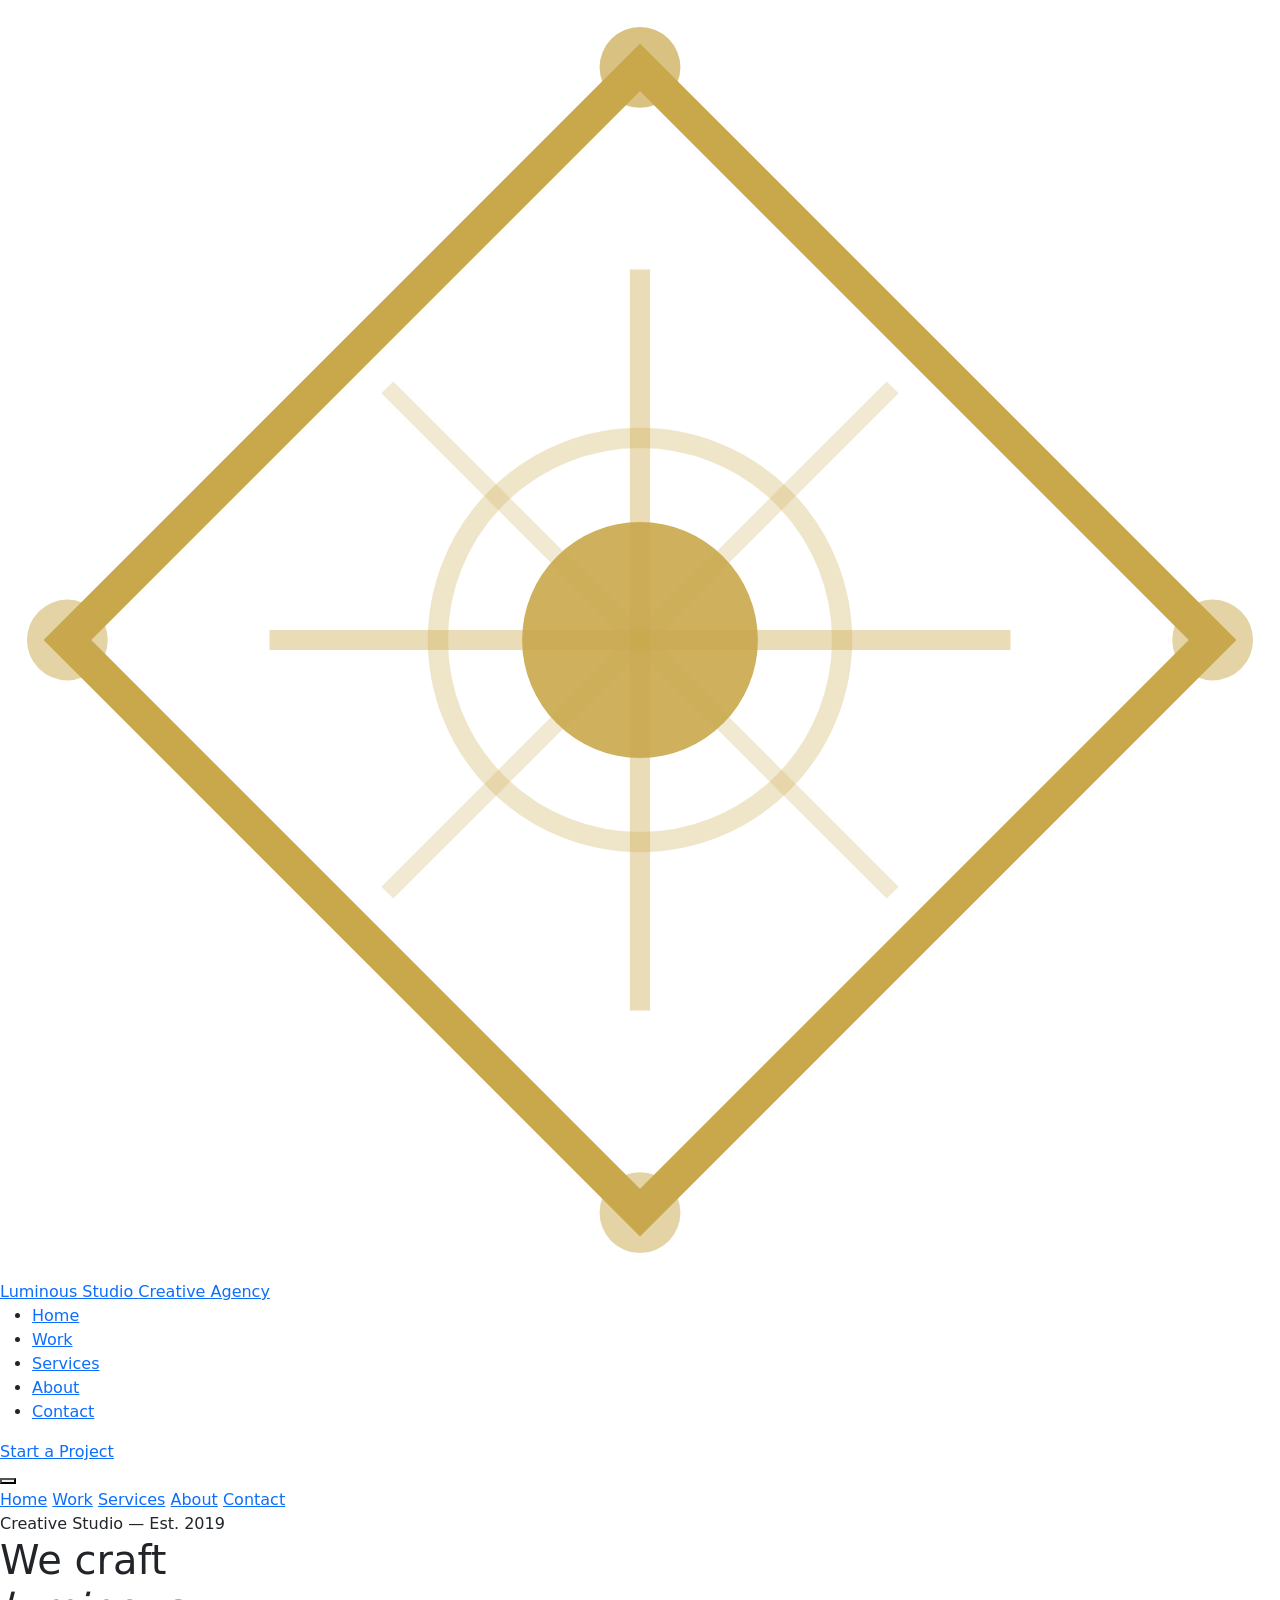
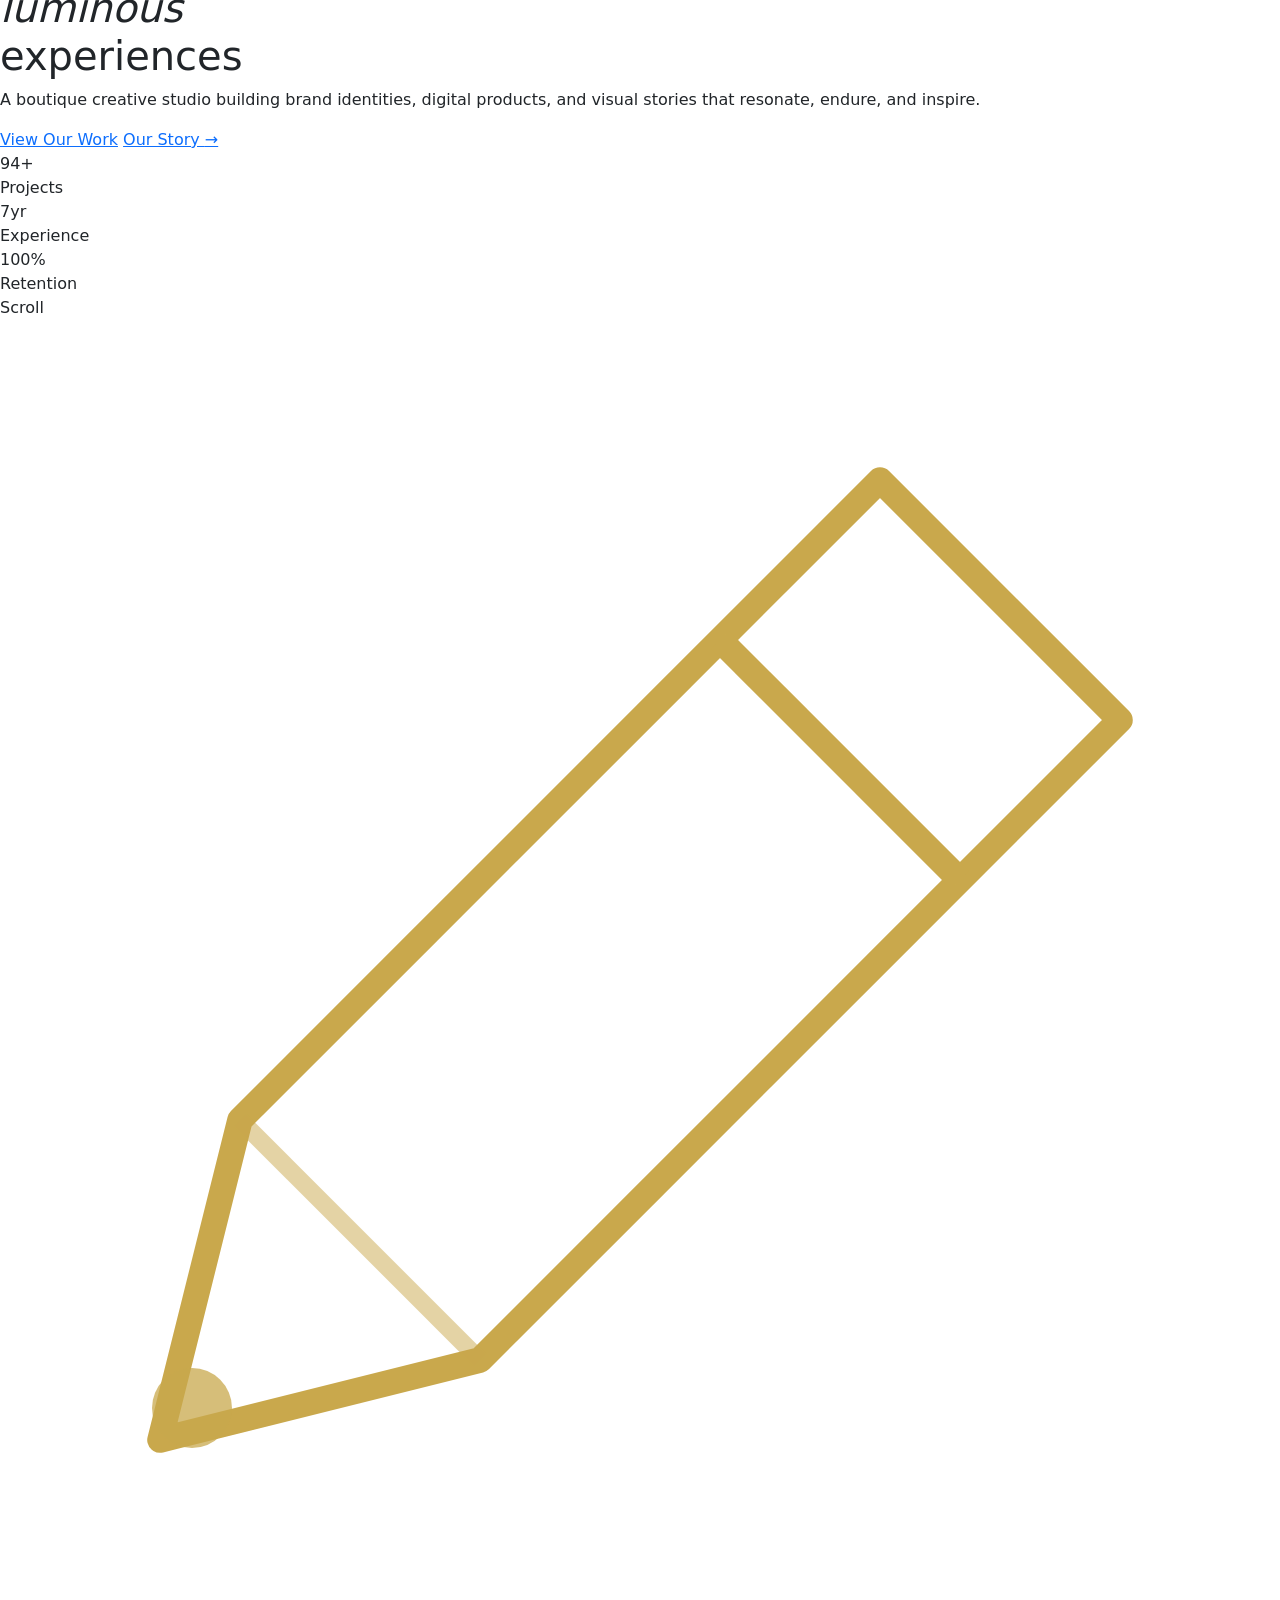
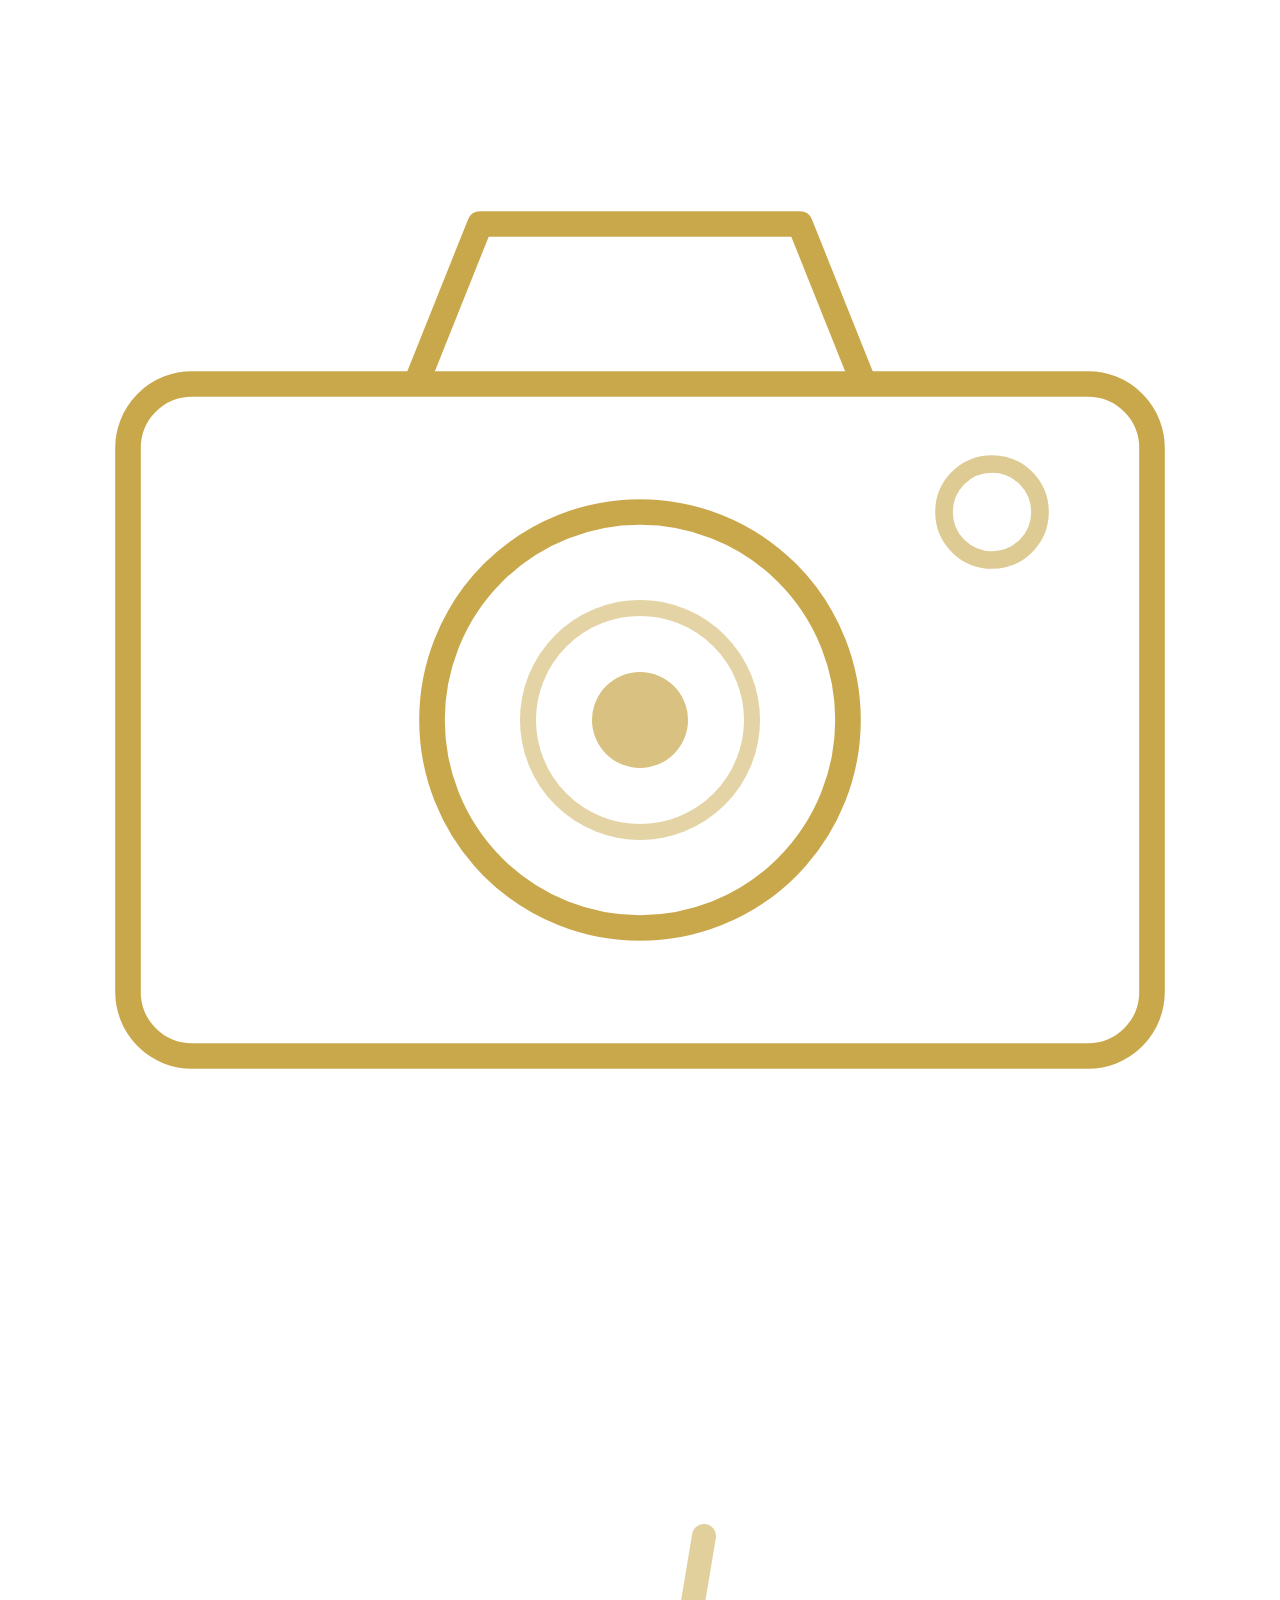
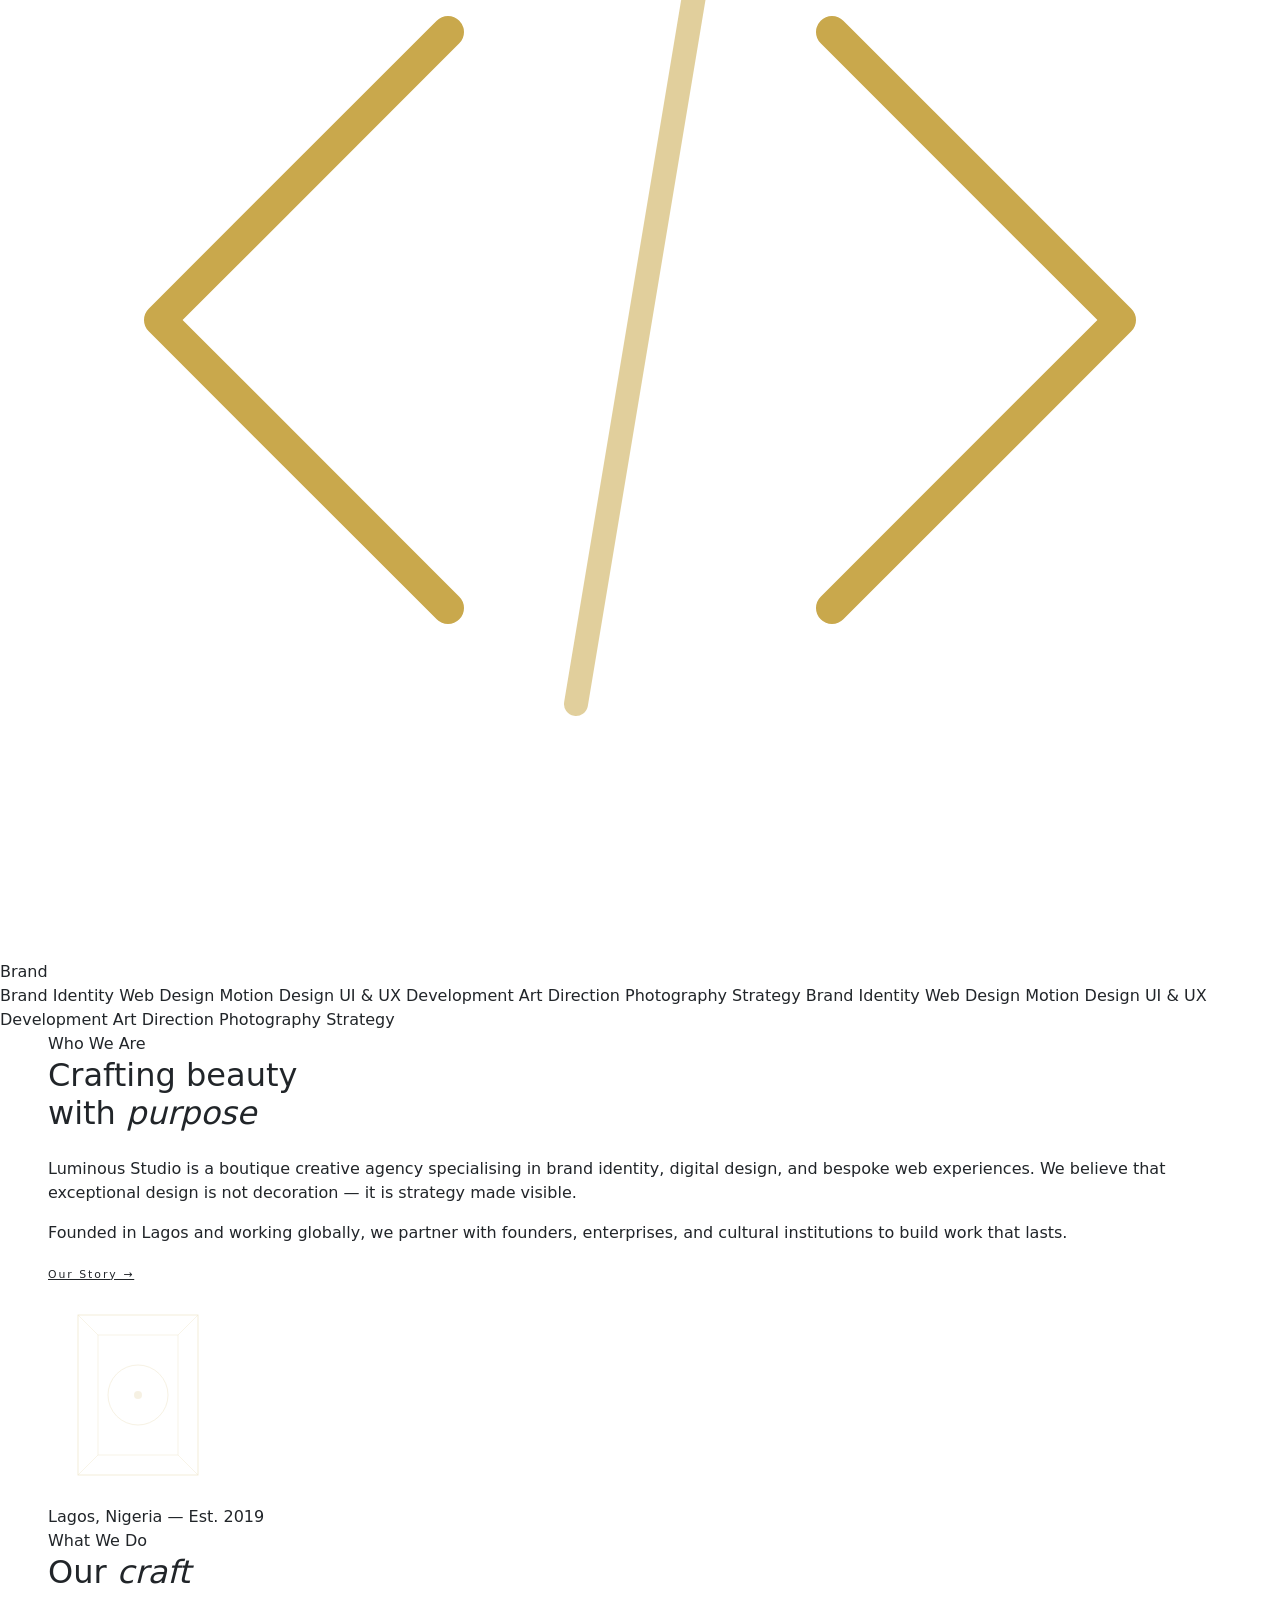
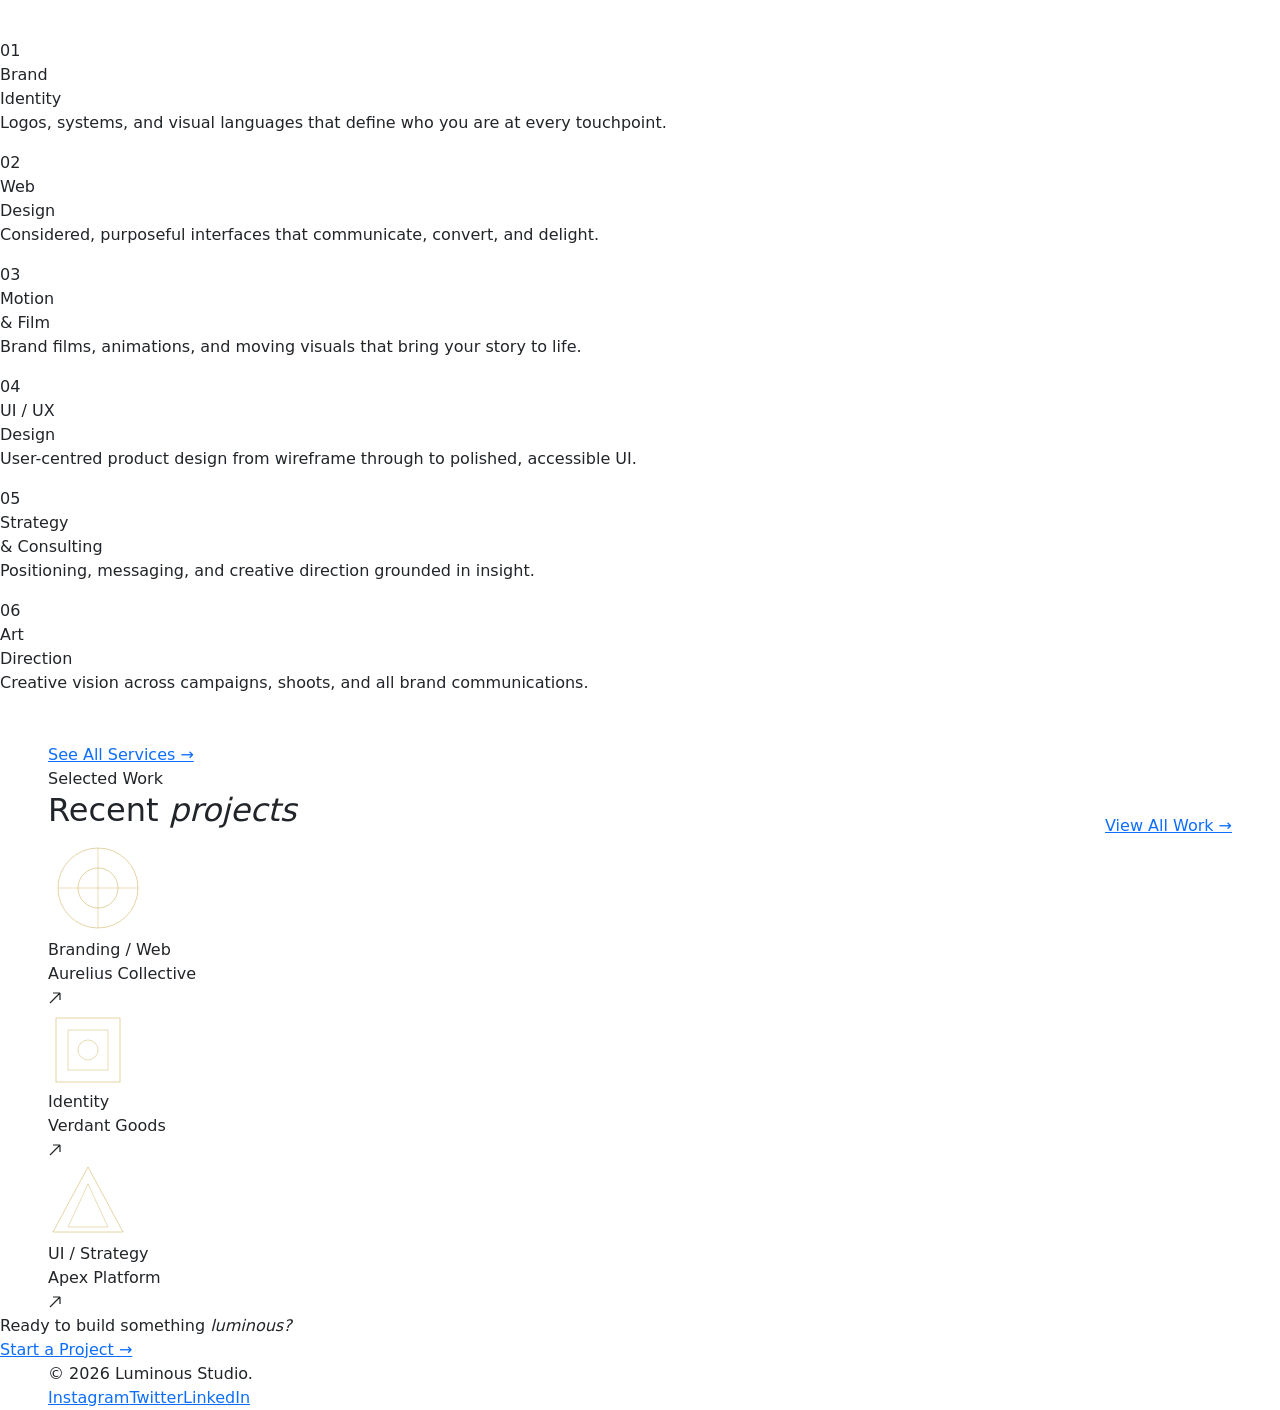
==== commit eb34f32e: "Update index.html" ====
--- a/index.html
+++ b/index.html
@@ -6,7 +6,7 @@
   <title>Luminous Studio — Creative Agency</title>
   <link href="https://cdnjs.cloudflare.com/ajax/libs/bootstrap/5.3.2/css/bootstrap.min.css" rel="stylesheet"/>
   <link href="https://fonts.googleapis.com/css2?family=Cormorant+Garamond:ital,wght@0,300;0,400;0,600;1,300;1,400&family=Syne:wght@400;500;600;700;800&family=DM+Sans:wght@300;400;500&display=swap" rel="stylesheet"/>
-  <link rel="stylesheet" href="css/styles.css"/>
+  <link rel="stylesheet" href="styles.css"/>
 </head>
 <body>
 
@@ -279,6 +279,6 @@
 </footer>
 
 <script src="https://cdnjs.cloudflare.com/ajax/libs/bootstrap/5.3.2/js/bootstrap.bundle.min.js"></script>
-<script src="js/main.js"></script>
+<script src="main.js"></script>
 </body>
 </html>
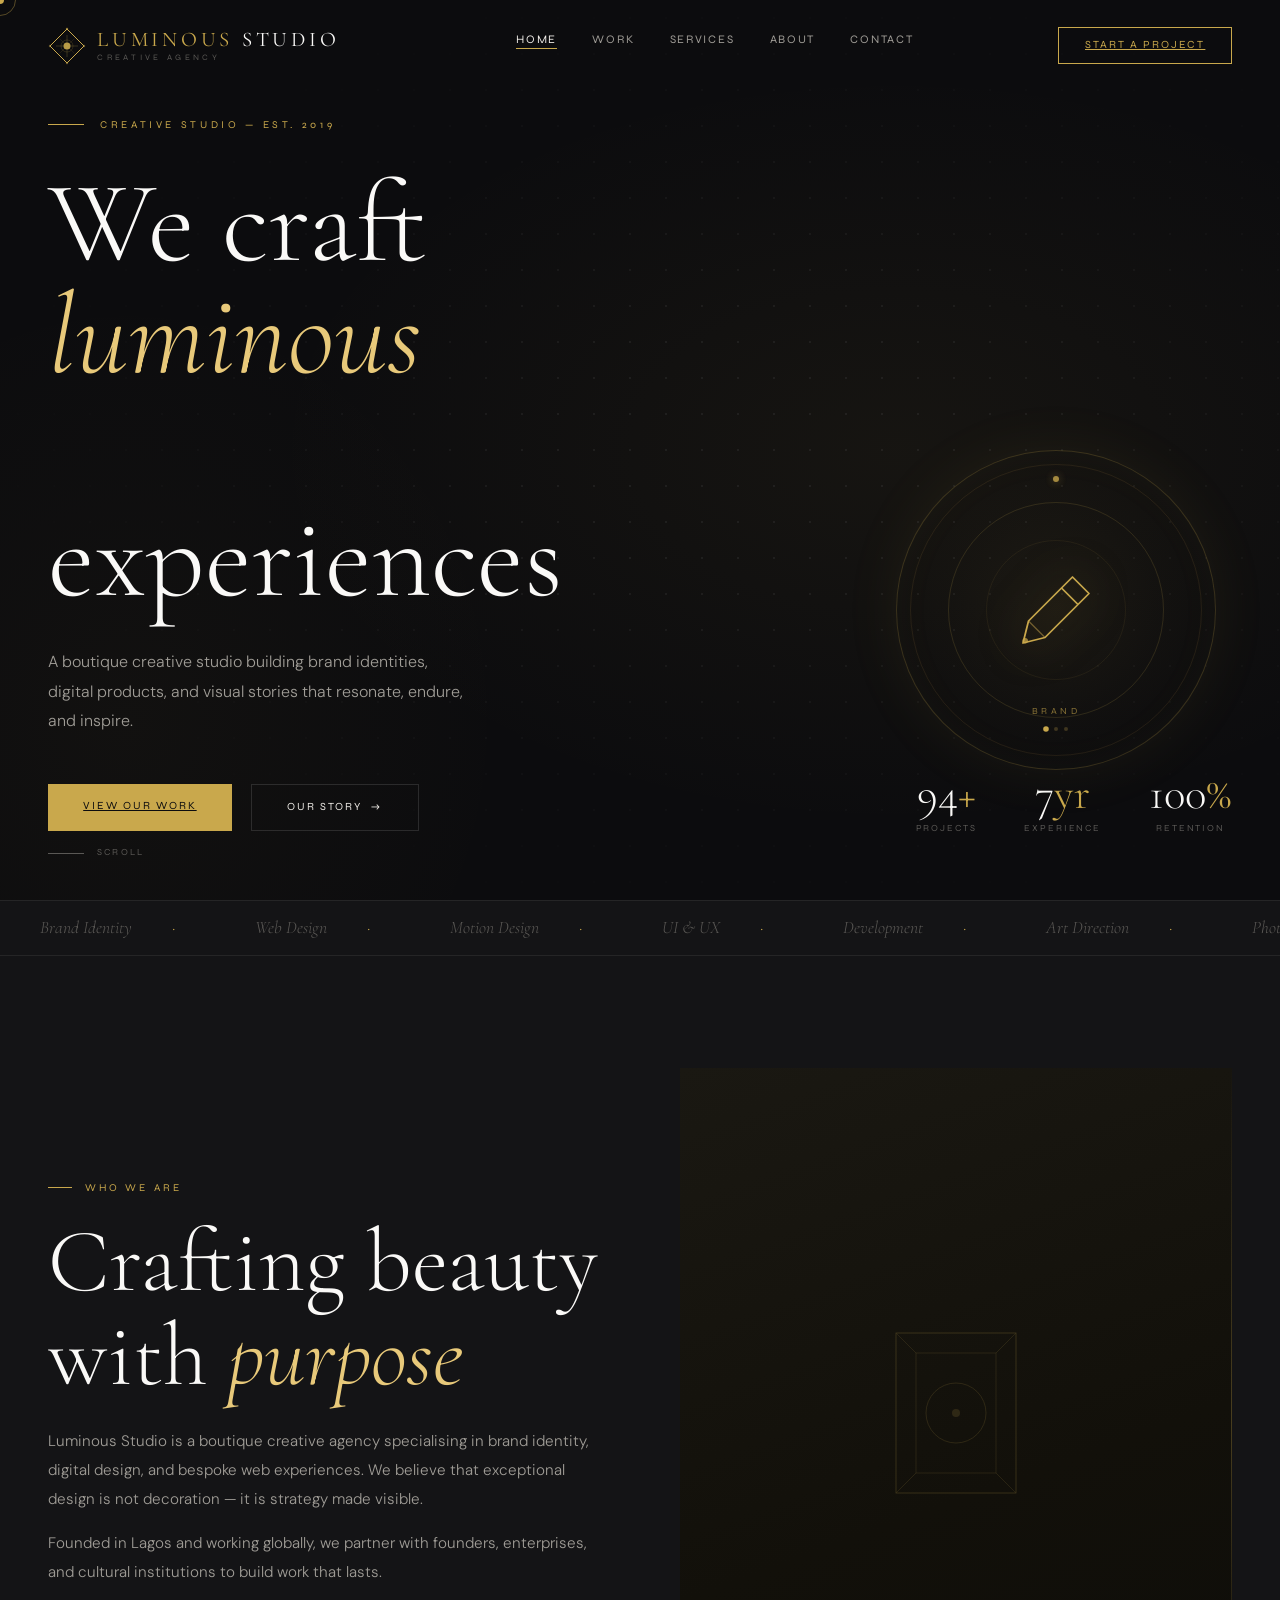
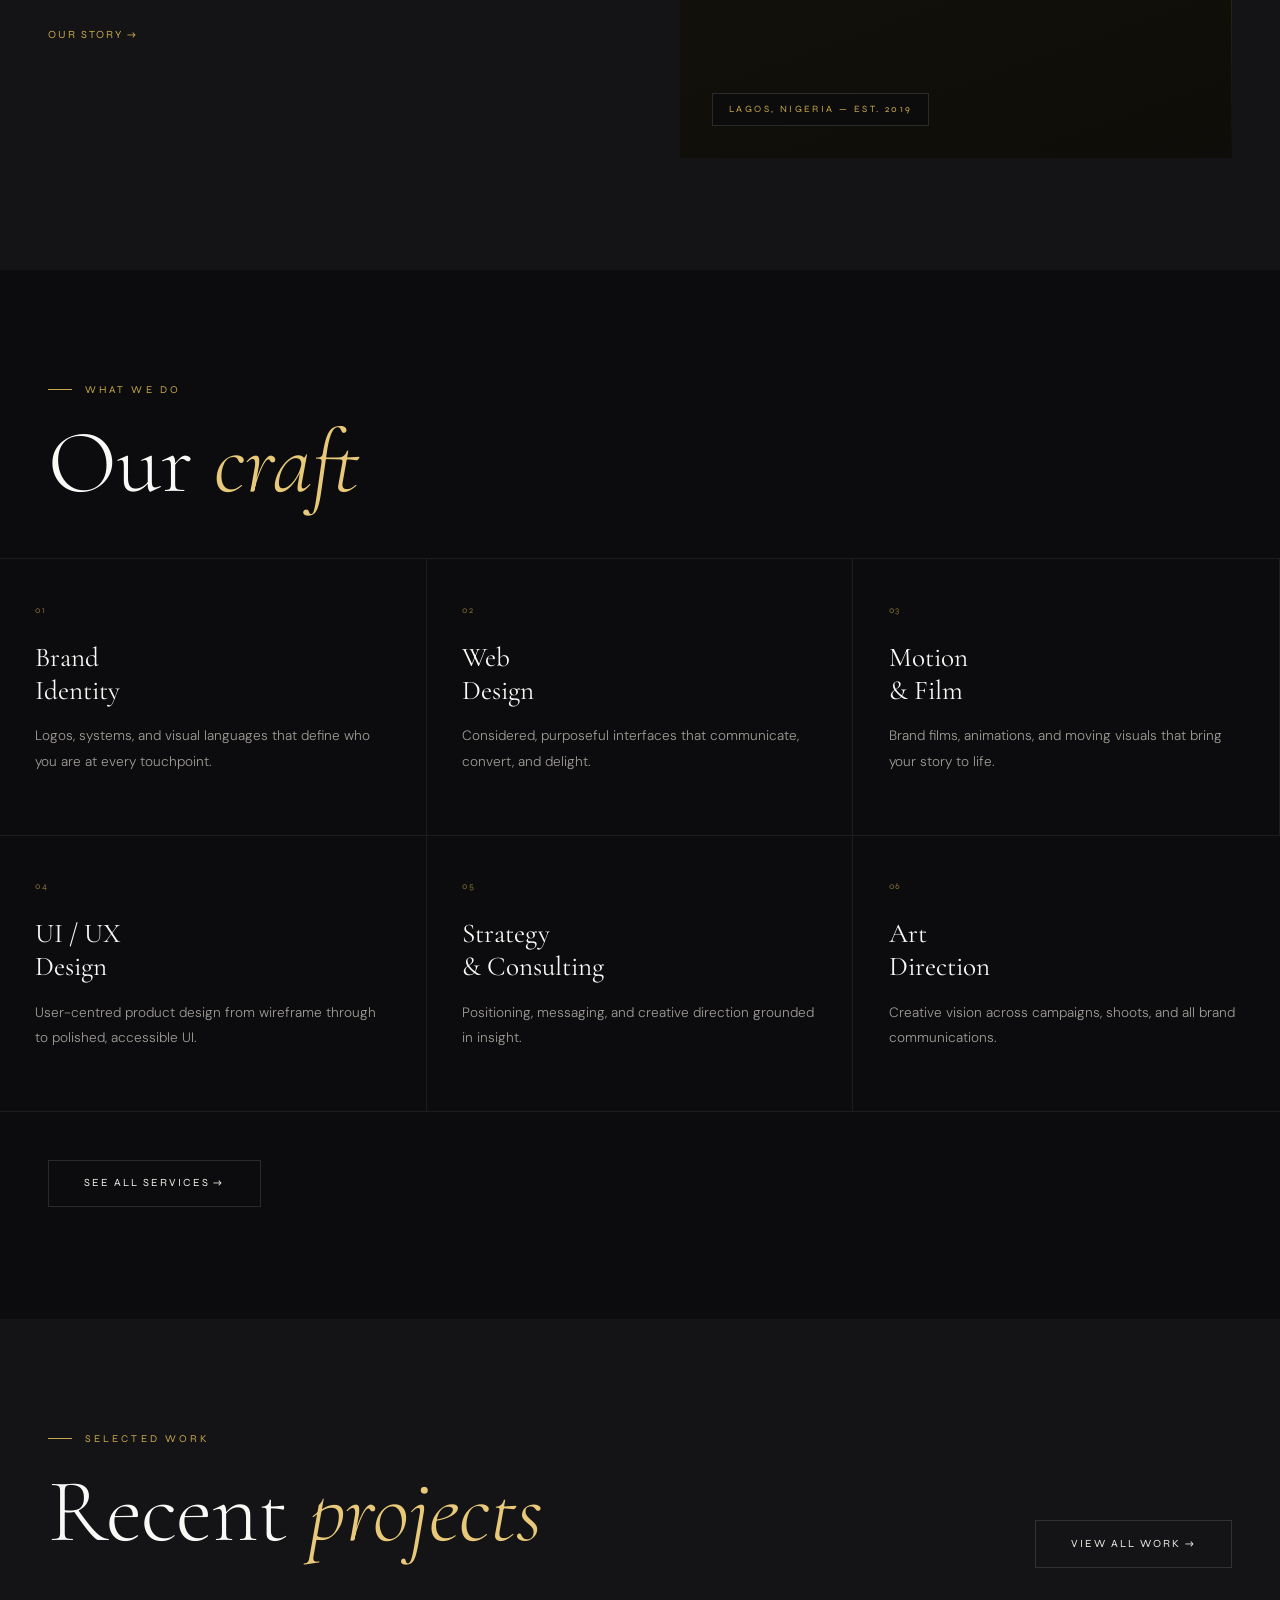
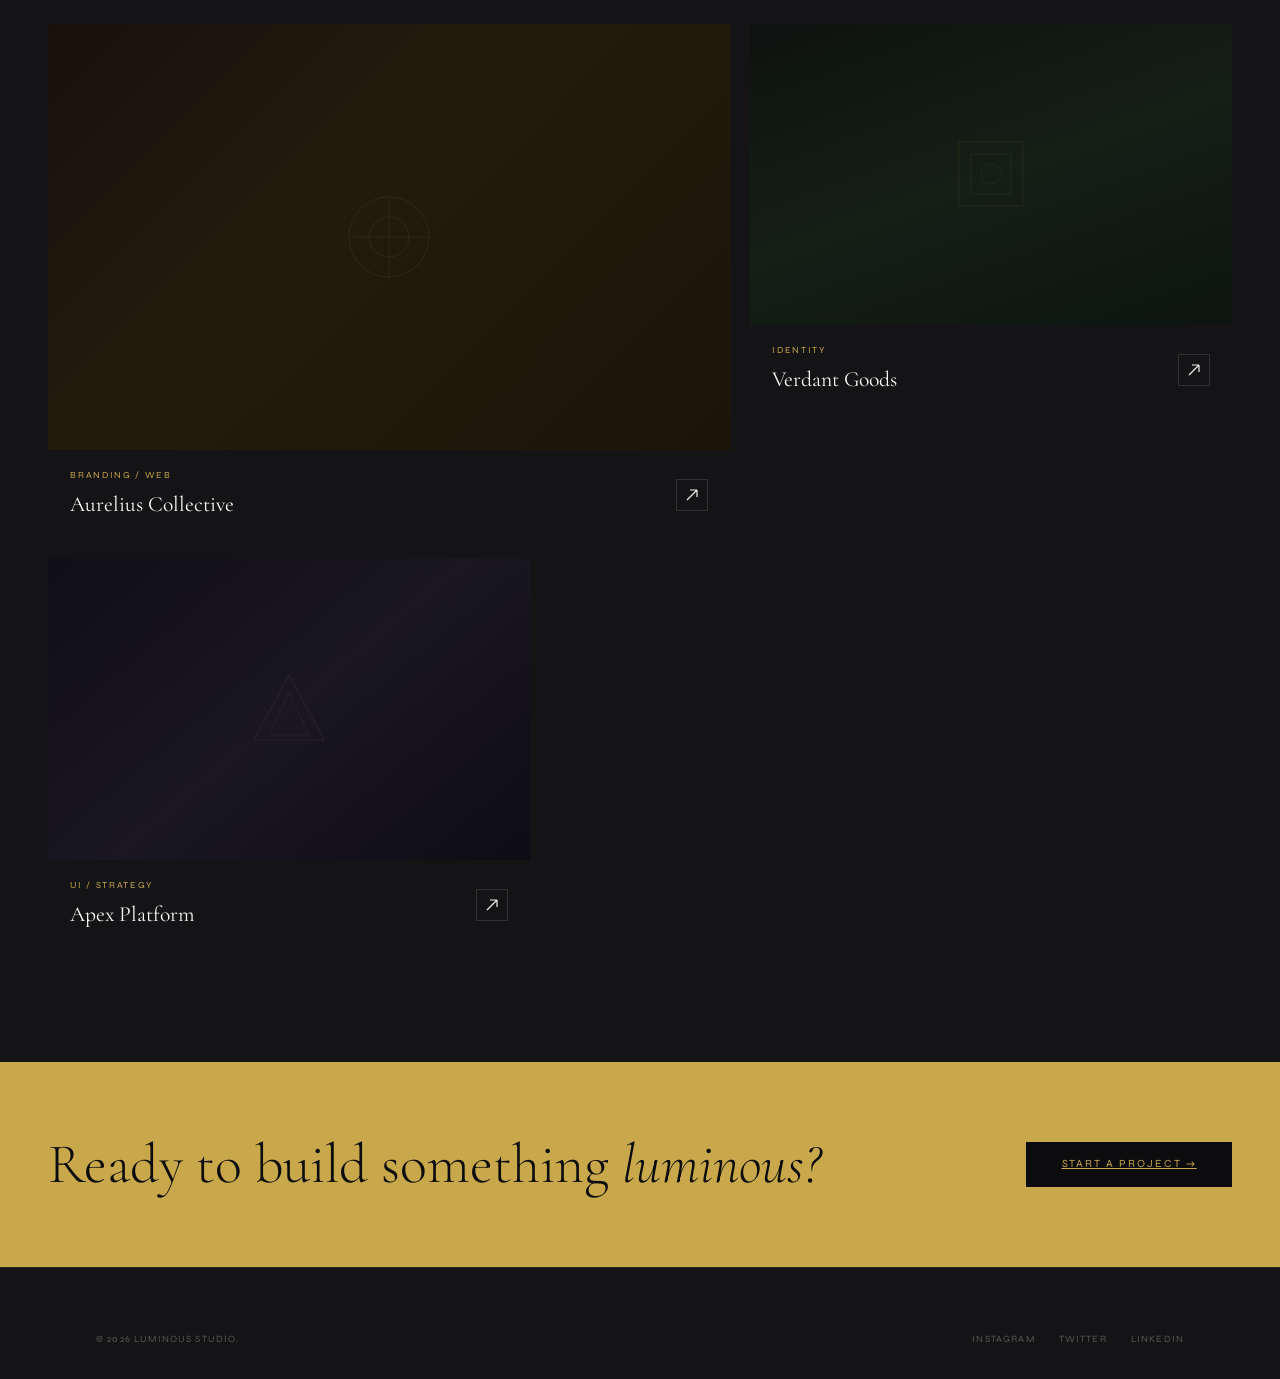
==== commit fc95cc79: "Rename stylesheet link from styles.css to style.css" ====
--- a/index.html
+++ b/index.html
@@ -6,7 +6,7 @@
   <title>Luminous Studio — Creative Agency</title>
   <link href="https://cdnjs.cloudflare.com/ajax/libs/bootstrap/5.3.2/css/bootstrap.min.css" rel="stylesheet"/>
   <link href="https://fonts.googleapis.com/css2?family=Cormorant+Garamond:ital,wght@0,300;0,400;0,600;1,300;1,400&family=Syne:wght@400;500;600;700;800&family=DM+Sans:wght@300;400;500&display=swap" rel="stylesheet"/>
-  <link rel="stylesheet" href="styles.css"/>
+  <link rel="stylesheet" href="style.css"/>
 </head>
 <body>
 
--- a/style.css
+++ b/style.css
@@ -0,0 +1,728 @@
+:root {
+      --bg: #0c0c0e;
+      --surface: #141416;
+      --surface2: #1a1a1e;
+      --border: rgba(255,255,255,0.07);
+      --border2: rgba(255,255,255,0.12);
+      --gold: #c9a84c;
+      --gold-light: #e8c97a;
+      --gold-dim: rgba(201,168,76,0.15);
+      --text: #f0ede8;
+      --text2: #a09d97;
+      --text3: #5a5855;
+      --white: #faf9f7;
+    }
+
+    *, *::before, *::after { box-sizing: border-box; margin: 0; padding: 0; }
+    html { scroll-behavior: smooth; }
+
+    body {
+      background: var(--bg);
+      color: var(--text);
+      font-family: 'DM Sans', sans-serif;
+      font-weight: 300;
+      overflow-x: hidden;
+      min-height: 100vh;
+    }
+
+    /* ─── PAGE SYSTEM ─── */
+    .page { display: none; min-height: 100vh; }
+    .page.active { display: block; animation: pageIn 0.5s ease forwards; }
+    @keyframes pageIn {
+      from { opacity: 0; transform: translateY(16px); }
+      to   { opacity: 1; transform: translateY(0); }
+    }
+
+    /* ─── CUSTOM CURSOR ─── */
+    .cur { width:8px; height:8px; background:var(--gold); border-radius:50%; position:fixed; pointer-events:none; z-index:9999; transform:translate(-50%,-50%); transition:transform .1s; }
+    .cur-r { width:32px; height:32px; border:1px solid rgba(201,168,76,.4); border-radius:50%; position:fixed; pointer-events:none; z-index:9998; transform:translate(-50%,-50%); transition:all .18s ease; }
+    body.cursor-hover .cur { transform:translate(-50%,-50%) scale(3); background:transparent; border:1px solid var(--gold); }
+    body.cursor-hover .cur-r { transform:translate(-50%,-50%) scale(1.6); border-color:rgba(201,168,76,.7); }
+    @media (pointer:coarse) { .cur,.cur-r { display:none; } body { cursor:auto; } }
+    body { cursor: none; }
+
+    /* ─── NAV ─── */
+    nav {
+      position: fixed; top:0; left:0; right:0; z-index:800;
+      padding: 1.6rem 3rem;
+      display: flex; align-items:center; justify-content:space-between;
+      transition: background .4s, border-color .4s, padding .3s;
+      border-bottom: 1px solid transparent;
+    }
+    nav.scrolled {
+      background: rgba(12,12,14,.88);
+      border-color: var(--border);
+      backdrop-filter: blur(18px);
+      -webkit-backdrop-filter: blur(18px);
+      padding-top: 1rem; padding-bottom: 1rem;
+    }
+
+    /* SVG LOGO */
+    .logo-wrap { display:flex; align-items:center; gap:.7rem; cursor:none; text-decoration:none; }
+    .logo-svg { width:38px; height:38px; flex-shrink:0; }
+    .logo-text-wrap { display:flex; flex-direction:column; line-height:1; }
+    .logo-name {
+      font-family: 'Cormorant Garamond', serif;
+      font-size: 1.3rem;
+      font-weight: 400;
+      letter-spacing: .18em;
+      color: var(--white);
+      text-transform: uppercase;
+    }
+    .logo-name .lum { color: var(--gold); }
+    .logo-sub {
+      font-family: 'Syne', sans-serif;
+      font-size: .52rem;
+      letter-spacing: .4em;
+      text-transform: uppercase;
+      color: var(--text3);
+      margin-top: .15rem;
+    }
+
+    .nav-links { display:flex; gap:2.2rem; list-style:none; }
+    .nav-links a {
+      font-family:'Syne', sans-serif;
+      font-size:.72rem; letter-spacing:.15em;
+      text-transform:uppercase; color:var(--text2);
+      text-decoration:none; cursor:none;
+      transition:color .2s;
+      position:relative;
+      padding-bottom:.2rem;
+    }
+    .nav-links a::after {
+      content:''; position:absolute; bottom:0; left:0;
+      width:0; height:1px; background:var(--gold);
+      transition:width .25s;
+    }
+    .nav-links a:hover, .nav-links a.active { color:var(--text); }
+    .nav-links a:hover::after, .nav-links a.active::after { width:100%; }
+
+    .nav-btn {
+      font-family:'Syne',sans-serif; font-size:.68rem;
+      letter-spacing:.18em; text-transform:uppercase;
+      background:transparent; border:1px solid var(--gold);
+      color:var(--gold); padding:.6rem 1.6rem;
+      cursor:none; transition:background .2s, color .2s;
+    }
+    .nav-btn:hover { background:var(--gold); color:var(--bg); }
+
+    /* ─── HAMBURGER (mobile) ─── */
+    .hamburger { display:none; flex-direction:column; gap:5px; background:none; border:none; cursor:none; padding:.2rem; }
+    .hamburger span { display:block; width:24px; height:1px; background:var(--text); transition:all .3s; }
+    .hamburger.open span:nth-child(1) { transform:rotate(45deg) translate(4px,4px); }
+    .hamburger.open span:nth-child(2) { opacity:0; }
+    .hamburger.open span:nth-child(3) { transform:rotate(-45deg) translate(4px,-4px); }
+
+    .mobile-menu {
+      display:none; position:fixed; inset:0; z-index:700;
+      background:rgba(12,12,14,.97); backdrop-filter:blur(20px);
+      flex-direction:column; align-items:center; justify-content:center; gap:2.5rem;
+    }
+    .mobile-menu.open { display:flex; animation:pageIn .3s ease; }
+    .mobile-menu a {
+      font-family:'Cormorant Garamond',serif; font-size:3rem; font-weight:300;
+      color:var(--text); text-decoration:none; letter-spacing:.08em; cursor:none;
+      transition:color .2s;
+    }
+    .mobile-menu a:hover { color:var(--gold); }
+
+    /* ─── SECTIONS SHARED ─── */
+    .sec { padding: 7rem 0; }
+    .sec-sm { padding: 4rem 0; }
+    .lbl {
+      font-family:'Syne',sans-serif; font-size:.65rem; letter-spacing:.3em;
+      text-transform:uppercase; color:var(--gold); margin-bottom:1.2rem;
+      display:flex; align-items:center; gap:.8rem;
+    }
+    .lbl::before { content:''; width:24px; height:1px; background:var(--gold); flex-shrink:0; }
+    .display-title {
+      font-family:'Cormorant Garamond',serif;
+      font-size: clamp(3rem,7vw,6rem);
+      font-weight:300; line-height:1.05;
+      color:var(--white);
+    }
+    .display-title em { font-style:italic; color:var(--gold-light); }
+    .body-text { font-size:.95rem; line-height:1.9; color:var(--text2); font-weight:300; }
+    .divider { width:100%; height:1px; background:var(--border); }
+
+    /* Reveal */
+    .rv { opacity:0; transform:translateY(28px); transition:opacity .7s ease, transform .7s ease; }
+    .rv.vis { opacity:1; transform:translateY(0); }
+    .rv-d1 { transition-delay:.1s; }
+    .rv-d2 { transition-delay:.2s; }
+    .rv-d3 { transition-delay:.3s; }
+    .rv-d4 { transition-delay:.4s; }
+
+    /* ─── HOME PAGE ─── */
+
+    /* Hero */
+    .hero {
+      min-height: 100vh;
+      display:flex; align-items:center;
+      position:relative; overflow:hidden;
+      padding: 7rem 3rem 4rem;
+    }
+    .hero-bg {
+      position:absolute; inset:0;
+      background:
+        radial-gradient(ellipse 70% 60% at 70% 50%, rgba(201,168,76,.055) 0%, transparent 70%),
+        radial-gradient(ellipse 50% 80% at 10% 80%, rgba(201,168,76,.03) 0%, transparent 60%);
+    }
+    /* Subtle dot grid */
+    .hero-dots {
+      position:absolute; inset:0;
+      background-image: radial-gradient(circle, rgba(255,255,255,.06) 1px, transparent 1px);
+      background-size: 36px 36px;
+      mask-image: radial-gradient(ellipse 80% 70% at 60% 50%, black 20%, transparent 80%);
+    }
+    .hero-content { position:relative; z-index:2; max-width:700px; }
+    .hero-eyebrow {
+      font-family:'Syne',sans-serif; font-size:.65rem; letter-spacing:.35em;
+      text-transform:uppercase; color:var(--gold);
+      margin-bottom:2.2rem;
+      display:flex; align-items:center; gap:1rem;
+      opacity:0; animation:fadeU .8s .2s forwards;
+    }
+    .hero-eyebrow::before { content:''; width:36px; height:1px; background:var(--gold); }
+    .hero-h1 {
+      font-family:'Cormorant Garamond',serif;
+      font-size: clamp(3.8rem, 9vw, 7.5rem);
+      font-weight:300; line-height:.97;
+      color:var(--white); margin-bottom:2rem;
+      opacity:0; animation:fadeU .9s .35s forwards;
+    }
+    .hero-h1 em { font-style:italic; color:var(--gold-light); display:block; }
+    .hero-p {
+      max-width:420px; font-size:1rem; line-height:1.85;
+      color:var(--text2); font-weight:300; margin-bottom:3rem;
+      opacity:0; animation:fadeU .8s .55s forwards;
+    }
+    .hero-btns {
+      display:flex; gap:1.2rem; flex-wrap:wrap;
+      opacity:0; animation:fadeU .8s .7s forwards;
+    }
+    .btn-gold {
+      font-family:'Syne',sans-serif; font-size:.68rem; letter-spacing:.18em;
+      text-transform:uppercase; background:var(--gold); color:var(--bg);
+      border:none; padding:.9rem 2.2rem; cursor:none;
+      transition:background .2s, transform .2s;
+    }
+    .btn-gold:hover { background:var(--gold-light); transform:translateY(-1px); }
+    .btn-outline {
+      font-family:'Syne',sans-serif; font-size:.68rem; letter-spacing:.18em;
+      text-transform:uppercase; background:transparent; color:var(--text);
+      border:1px solid var(--border2); padding:.9rem 2.2rem; cursor:none;
+      text-decoration:none; display:inline-flex; align-items:center; gap:.6rem;
+      transition:border-color .2s, color .2s;
+    }
+    .btn-outline:hover { border-color:var(--gold); color:var(--gold); }
+
+    /* hero aside stats */
+    .hero-aside {
+      position:absolute; right:3rem; bottom:4rem; z-index:2;
+      display:flex; gap:3rem;
+      opacity:0; animation:fadeU .8s .9s forwards;
+    }
+    .h-stat { text-align:center; }
+    .h-stat-n {
+      font-family:'Cormorant Garamond',serif;
+      font-size:2.8rem; font-weight:300; color:var(--white); line-height:1;
+    }
+    .h-stat-n span { color:var(--gold); }
+    .h-stat-l {
+      font-family:'Syne',sans-serif; font-size:.58rem;
+      letter-spacing:.2em; text-transform:uppercase; color:var(--text3);
+      margin-top:.3rem;
+    }
+
+    @keyframes fadeU {
+      from { opacity:0; transform:translateY(22px); }
+      to   { opacity:1; transform:translateY(0); }
+    }
+
+    /* scroll hint */
+    .scroll-hint {
+      position:absolute; bottom:2.5rem; left:3rem; z-index:2;
+      font-family:'Syne',sans-serif; font-size:.58rem;
+      letter-spacing:.25em; text-transform:uppercase; color:var(--text3);
+      display:flex; align-items:center; gap:.8rem;
+      opacity:0; animation:fadeU .7s 1.2s forwards;
+    }
+    .scroll-bar { width:36px; height:1px; background:var(--text3); position:relative; overflow:hidden; }
+    .scroll-bar::after {
+      content:''; position:absolute; left:-100%; top:0;
+      width:100%; height:100%; background:var(--gold);
+      animation:sbar 2.2s ease-in-out infinite;
+    }
+    @keyframes sbar { 0%{left:-100%} 100%{left:100%} }
+
+    /* Marquee */
+    .marquee-wrap {
+      border-top:1px solid var(--border); border-bottom:1px solid var(--border);
+      overflow:hidden; background:var(--surface); padding:.85rem 0;
+    }
+    .mq-track {
+      display:flex; gap:0; white-space:nowrap;
+      animation: mq 28s linear infinite;
+    }
+    .mq-item {
+      font-family:'Cormorant Garamond',serif; font-size:1.1rem;
+      font-weight:300; font-style:italic; color:var(--text3);
+      padding:0 2.5rem; flex-shrink:0;
+      display:flex; align-items:center; gap:2.5rem;
+    }
+    .mq-item::after { content:'·'; color:var(--gold); font-style:normal; }
+    @keyframes mq { 0%{transform:translateX(0)} 100%{transform:translateX(-50%)} }
+
+    /* About strip */
+    .about-strip { background:var(--surface); }
+    .about-grid { display:grid; grid-template-columns:1fr 1fr; gap:5rem; align-items:center; }
+    .about-visual {
+      position:relative; aspect-ratio:4/5;
+      background: linear-gradient(160deg, #1a1812 0%, #12100a 60%, #0e0d09 100%);
+      overflow:hidden;
+    }
+    .about-visual-inner {
+      position:absolute; inset:0;
+      display:flex; align-items:center; justify-content:center;
+    }
+    .about-visual::after {
+      content:''; position:absolute;
+      top:0; right:0; width:1px; height:100%;
+      background:linear-gradient(180deg, transparent, var(--gold), transparent);
+      opacity:.3;
+    }
+    .about-tag {
+      position:absolute; bottom:2rem; left:2rem;
+      font-family:'Syne',sans-serif; font-size:.6rem;
+      letter-spacing:.25em; text-transform:uppercase;
+      color:var(--gold); background:rgba(12,12,14,.8);
+      padding:.5rem 1rem; border:1px solid var(--border2);
+    }
+
+    /* Services */
+    .svc-row {
+      display:grid; grid-template-columns:repeat(3,1fr);
+      border-top:1px solid var(--border);
+    }
+    .svc-card {
+      padding:2.8rem 2.2rem; border-right:1px solid var(--border);
+      border-bottom:1px solid var(--border);
+      cursor:none; transition:background .3s;
+      position:relative; overflow:hidden;
+    }
+    .svc-card:last-child { border-right:none; }
+    .svc-card::before {
+      content:''; position:absolute; bottom:0; left:0;
+      width:0; height:2px; background:var(--gold);
+      transition:width .4s;
+    }
+    .svc-card:hover { background:var(--surface2); }
+    .svc-card:hover::before { width:100%; }
+    .svc-n {
+      font-family:'Syne',sans-serif; font-size:.58rem;
+      letter-spacing:.2em; text-transform:uppercase;
+      color:var(--gold); margin-bottom:1.5rem; opacity:.6;
+    }
+    .svc-title {
+      font-family:'Cormorant Garamond',serif;
+      font-size:1.7rem; font-weight:400; color:var(--white);
+      margin-bottom:1rem; line-height:1.2;
+    }
+    .svc-desc { font-size:.85rem; line-height:1.85; color:var(--text2); }
+
+    /* Work grid */
+    .work-bento { display:grid; grid-template-columns:repeat(12,1fr); gap:1.2rem; margin-top:3.5rem; }
+    .wc { position:relative; overflow:hidden; cursor:none; background:var(--surface); }
+    .wc:nth-child(1) { grid-column:span 7; }
+    .wc:nth-child(2) { grid-column:span 5; }
+    .wc:nth-child(3) { grid-column:span 5; }
+    .wc:nth-child(4) { grid-column:span 7; }
+    .wc-img { aspect-ratio:16/10; overflow:hidden; position:relative; }
+    .wc-img-inner { width:100%; height:100%; transition:transform .7s cubic-bezier(.25,.46,.45,.94); }
+    .wc:hover .wc-img-inner { transform:scale(1.04); }
+    /* Decorative project thumbs */
+    .t1 { background:linear-gradient(135deg,#16120a 0%,#221c0e 40%,#1a1508 100%); }
+    .t2 { background:linear-gradient(160deg,#0e1210 0%,#141f16 50%,#0c1510 100%); }
+    .t3 { background:linear-gradient(140deg,#100e16 0%,#1a1624 50%,#0e0c14 100%); }
+    .t4 { background:linear-gradient(150deg,#12100e 0%,#1e1a12 50%,#161208 100%); }
+    .wc-dec { position:absolute; inset:0; display:flex; align-items:center; justify-content:center; opacity:.18; }
+    .wc-info { padding:1.2rem 1.4rem; display:flex; justify-content:space-between; align-items:center; }
+    .wc-tag { font-family:'Syne',sans-serif; font-size:.58rem; letter-spacing:.18em; text-transform:uppercase; color:var(--gold); margin-bottom:.3rem; }
+    .wc-name { font-family:'Cormorant Garamond',serif; font-size:1.35rem; font-weight:400; color:var(--white); }
+    .wc-arr {
+      width:32px; height:32px; border:1px solid var(--border2);
+      display:flex; align-items:center; justify-content:center;
+      flex-shrink:0; transition:all .25s;
+    }
+    .wc:hover .wc-arr { background:var(--gold); border-color:var(--gold); }
+    .wc:hover .wc-arr path { stroke:var(--bg); }
+
+    /* Testimonial */
+    .test-section { background:var(--surface); }
+    .test-inner { max-width:780px; }
+    .test-q {
+      font-family:'Cormorant Garamond',serif;
+      font-size:clamp(1.5rem,3vw,2.3rem); font-weight:300;
+      line-height:1.55; color:var(--white); margin-bottom:2.5rem;
+    }
+    .test-q strong { color:var(--gold-light); font-weight:400; }
+    .test-author { display:flex; align-items:center; gap:1.2rem; }
+    .test-av {
+      width:44px; height:44px; border-radius:50%;
+      background:linear-gradient(135deg, var(--gold-dim), rgba(201,168,76,.3));
+      border:1px solid var(--gold);
+      display:flex; align-items:center; justify-content:center;
+      font-family:'Syne',sans-serif; font-size:.7rem; color:var(--gold);
+    }
+    .test-name { font-family:'Syne',sans-serif; font-size:.72rem; letter-spacing:.1em; text-transform:uppercase; color:var(--text); margin-bottom:.2rem; }
+    .test-role { font-family:'Syne',sans-serif; font-size:.6rem; letter-spacing:.1em; color:var(--text3); }
+
+    /* CTA band */
+    .cta-band {
+      background:var(--gold); padding:4.5rem 3rem;
+      display:flex; align-items:center; justify-content:space-between; flex-wrap:wrap; gap:2rem;
+    }
+    .cta-band-t {
+      font-family:'Cormorant Garamond',serif;
+      font-size:clamp(2rem,5vw,3.5rem); font-weight:300;
+      color:var(--bg); line-height:1.1;
+    }
+    .cta-band-t em { font-style:italic; }
+    .btn-dark {
+      font-family:'Syne',sans-serif; font-size:.68rem; letter-spacing:.18em;
+      text-transform:uppercase; background:var(--bg); color:var(--gold);
+      border:none; padding:.9rem 2.2rem; cursor:none; flex-shrink:0;
+      transition:background .2s, color .2s;
+    }
+    .btn-dark:hover { background:var(--surface); }
+
+    /* ─── FOOTER ─── */
+    footer {
+      background:var(--surface); padding:4rem 3rem 2rem;
+      border-top:1px solid var(--border);
+    }
+    .ft-grid { display:grid; grid-template-columns:2fr 1fr 1fr 1fr; gap:3rem; padding-bottom:3rem; border-bottom:1px solid var(--border); margin-bottom:2rem; }
+    .ft-logo-wrap { display:flex; flex-direction:column; gap:1rem; }
+    .ft-tagline { font-size:.85rem; line-height:1.8; color:var(--text3); max-width:260px; }
+    .ft-h { font-family:'Syne',sans-serif; font-size:.62rem; letter-spacing:.25em; text-transform:uppercase; color:var(--gold); margin-bottom:1.2rem; }
+    .ft-links { list-style:none; display:flex; flex-direction:column; gap:.7rem; }
+    .ft-links a { font-size:.85rem; color:var(--text2); text-decoration:none; cursor:none; transition:color .2s; }
+    .ft-links a:hover { color:var(--gold); }
+    .ft-bottom { display:flex; justify-content:space-between; align-items:center; flex-wrap:wrap; gap:1rem; }
+    .ft-copy { font-family:'Syne',sans-serif; font-size:.6rem; letter-spacing:.12em; text-transform:uppercase; color:var(--text3); }
+    .ft-socials { display:flex; gap:1.5rem; }
+    .ft-socials a { font-family:'Syne',sans-serif; font-size:.6rem; letter-spacing:.12em; text-transform:uppercase; color:var(--text3); text-decoration:none; cursor:none; transition:color .2s; }
+    .ft-socials a:hover { color:var(--gold); }
+
+    /* ─── WORK PAGE ─── */
+    .pg-hero {
+      padding:10rem 3rem 5rem;
+      background:linear-gradient(180deg, var(--surface) 0%, var(--bg) 100%);
+      border-bottom:1px solid var(--border);
+    }
+    .filter-bar {
+      display:flex; gap:1rem; flex-wrap:wrap; margin-top:3rem;
+    }
+    .filter-btn {
+      font-family:'Syne',sans-serif; font-size:.65rem; letter-spacing:.18em;
+      text-transform:uppercase; background:transparent;
+      border:1px solid var(--border); color:var(--text2);
+      padding:.55rem 1.4rem; cursor:none; transition:all .2s;
+    }
+    .filter-btn.active, .filter-btn:hover { border-color:var(--gold); color:var(--gold); background:var(--gold-dim); }
+
+    .projects-grid { display:grid; grid-template-columns:repeat(2,1fr); gap:2rem; margin-top:4rem; }
+    .proj-card { cursor:none; overflow:hidden; background:var(--surface); border:1px solid var(--border); }
+    .proj-img { aspect-ratio:16/10; overflow:hidden; position:relative; }
+    .proj-img-inner { width:100%; height:100%; transition:transform .6s ease; }
+    .proj-card:hover .proj-img-inner { transform:scale(1.04); }
+    .proj-info { padding:1.8rem; }
+    .proj-tags { display:flex; gap:.6rem; flex-wrap:wrap; margin-bottom:1rem; }
+    .proj-tag { font-family:'Syne',sans-serif; font-size:.55rem; letter-spacing:.18em; text-transform:uppercase; color:var(--gold); background:var(--gold-dim); padding:.25rem .7rem; border:1px solid rgba(201,168,76,.2); }
+    .proj-title { font-family:'Cormorant Garamond',serif; font-size:1.6rem; font-weight:400; color:var(--white); margin-bottom:.6rem; }
+    .proj-desc { font-size:.83rem; line-height:1.8; color:var(--text2); }
+    .proj-cta { display:flex; align-items:center; gap:.5rem; margin-top:1.2rem; font-family:'Syne',sans-serif; font-size:.62rem; letter-spacing:.15em; text-transform:uppercase; color:var(--gold); cursor:none; text-decoration:none; transition:gap .2s; }
+    .proj-cta:hover { gap:1rem; color:var(--gold); }
+
+    /* ─── ABOUT PAGE ─── */
+    .team-grid { display:grid; grid-template-columns:repeat(3,1fr); gap:2rem; margin-top:4rem; }
+    .team-card { cursor:none; }
+    .team-img {
+      aspect-ratio:3/4; overflow:hidden; margin-bottom:1.2rem;
+      position:relative;
+      border: 1px solid var(--gold);
+      box-shadow: 0 0 18px rgba(201,168,76,.15), inset 0 0 0 1px rgba(201,168,76,.08);
+    }
+    .team-ph { width:100%; height:100%; display:flex; align-items:center; justify-content:center; }
+    .ph-1 { background:linear-gradient(160deg,#16120a,#221c0e); }
+    .ph-2 { background:linear-gradient(160deg,#0e1210,#141f16); }
+    .ph-3 { background:linear-gradient(160deg,#100e16,#1a1624); }
+    .ph-4 { background:linear-gradient(160deg,#12100e,#1e1a12); }
+    .ph-5 { background:linear-gradient(160deg,#0e1214,#12181e); }
+    .ph-6 { background:linear-gradient(160deg,#140e0e,#201412); }
+    .ph-init { font-family:'Cormorant Garamond',serif; font-size:3rem; font-weight:300; color:rgba(201,168,76,.3); }
+    .team-name { font-family:'Cormorant Garamond',serif; font-size:1.3rem; font-weight:400; color:var(--white); margin-bottom:.2rem; }
+    .team-role { font-family:'Syne',sans-serif; font-size:.62rem; letter-spacing:.18em; text-transform:uppercase; color:var(--gold); }
+
+    .values-grid { display:grid; grid-template-columns:repeat(2,1fr); gap:0; border:1px solid var(--border); margin-top:4rem; }
+    .val-item { padding:3rem; border-right:1px solid var(--border); border-bottom:1px solid var(--border); }
+    .val-item:nth-child(even) { border-right:none; }
+    .val-item:nth-last-child(-n+2) { border-bottom:none; }
+    .val-n { font-family:'Cormorant Garamond',serif; font-size:4rem; font-weight:300; color:transparent; -webkit-text-stroke:1px rgba(201,168,76,.2); line-height:1; margin-bottom:1rem; }
+    .val-title { font-family:'Cormorant Garamond',serif; font-size:1.6rem; font-weight:400; color:var(--white); margin-bottom:.8rem; }
+    .val-desc { font-size:.85rem; line-height:1.85; color:var(--text2); }
+
+    /* ─── SERVICES PAGE ─── */
+    .svc-detail-list { margin-top:4rem; }
+    .svc-detail-item {
+      display:grid; grid-template-columns:60px 1fr 280px;
+      align-items:start; gap:2.5rem; padding:2.8rem 0;
+      border-bottom:1px solid var(--border); cursor:none;
+      transition:padding-left .3s;
+    }
+    .svc-detail-item:first-child { border-top:1px solid var(--border); }
+    .svc-detail-item:hover { padding-left:.8rem; }
+    .sd-n { font-family:'Cormorant Garamond',serif; font-size:2.5rem; font-weight:300; color:transparent; -webkit-text-stroke:1px rgba(201,168,76,.2); line-height:1; }
+    .sd-main .sd-title { font-family:'Cormorant Garamond',serif; font-size:2rem; font-weight:400; color:var(--white); margin-bottom:.8rem; line-height:1; }
+    .sd-main .sd-desc { font-size:.88rem; line-height:1.85; color:var(--text2); }
+    .sd-features { display:flex; flex-direction:column; gap:.6rem; }
+    .sd-feat { font-family:'Syne',sans-serif; font-size:.65rem; letter-spacing:.1em; color:var(--text2); display:flex; align-items:center; gap:.6rem; }
+    .sd-feat::before { content:''; width:4px; height:4px; background:var(--gold); border-radius:50%; flex-shrink:0; }
+
+    .pricing-grid { display:grid; grid-template-columns:repeat(3,1fr); gap:1.5rem; margin-top:4rem; }
+    .price-card { padding:2.5rem; border:1px solid var(--border); position:relative; background:var(--surface); }
+    .price-card.featured { border-color:var(--gold); background:var(--surface2); }
+    .price-badge { position:absolute; top:-1px; left:50%; transform:translateX(-50%); background:var(--gold); padding:.25rem 1.2rem; font-family:'Syne',sans-serif; font-size:.58rem; letter-spacing:.2em; text-transform:uppercase; color:var(--bg); white-space:nowrap; }
+    .price-tier { font-family:'Syne',sans-serif; font-size:.65rem; letter-spacing:.25em; text-transform:uppercase; color:var(--gold); margin-bottom:1rem; }
+    .price-amount { font-family:'Cormorant Garamond',serif; font-size:3.5rem; font-weight:300; color:var(--white); line-height:1; margin-bottom:.3rem; }
+    .price-amount span { font-size:1.2rem; vertical-align:super; }
+    .price-period { font-size:.8rem; color:var(--text3); margin-bottom:2rem; }
+    .price-features { list-style:none; display:flex; flex-direction:column; gap:.8rem; margin-bottom:2rem; }
+    .price-features li { font-size:.85rem; color:var(--text2); display:flex; align-items:center; gap:.7rem; }
+    .price-features li::before { content:''; width:5px; height:5px; background:var(--gold); border-radius:50%; flex-shrink:0; opacity:.5; }
+    .price-card.featured .price-features li::before { opacity:1; }
+
+    /* ─── CONTACT PAGE ─── */
+    .contact-grid { display:grid; grid-template-columns:1fr 1fr; gap:6rem; align-items:start; }
+    .contact-info { display:flex; flex-direction:column; gap:2.5rem; }
+    .ci-item { border-left:2px solid var(--gold-dim); padding-left:1.5rem; }
+    .ci-label { font-family:'Syne',sans-serif; font-size:.6rem; letter-spacing:.25em; text-transform:uppercase; color:var(--gold); margin-bottom:.4rem; }
+    .ci-val { font-size:.95rem; color:var(--text); }
+
+    .contact-form { display:flex; flex-direction:column; gap:1.2rem; }
+    .form-row { display:grid; grid-template-columns:1fr 1fr; gap:1.2rem; }
+    .form-group { display:flex; flex-direction:column; gap:.5rem; }
+    .form-label { font-family:'Syne',sans-serif; font-size:.6rem; letter-spacing:.2em; text-transform:uppercase; color:var(--text3); }
+    .form-input, .form-textarea {
+      background:var(--surface); border:1px solid var(--border);
+      color:var(--text); padding:.9rem 1.2rem;
+      font-family:'DM Sans',sans-serif; font-size:.9rem; font-weight:300;
+      outline:none; transition:border-color .2s; width:100%;
+    }
+    .form-input:focus, .form-textarea:focus { border-color:var(--gold); }
+    .form-input::placeholder, .form-textarea::placeholder { color:var(--text3); }
+    .form-textarea { resize:vertical; min-height:140px; }
+    .form-select {
+      background:var(--surface); border:1px solid var(--border);
+      color:var(--text2); padding:.9rem 1.2rem;
+      font-family:'DM Sans',sans-serif; font-size:.9rem; font-weight:300;
+      outline:none; transition:border-color .2s; width:100%;
+      appearance:none; cursor:none;
+    }
+    .form-select:focus { border-color:var(--gold); color:var(--text); }
+    .form-select option { background:var(--surface); }
+
+    .submit-btn {
+      font-family:'Syne',sans-serif; font-size:.7rem; letter-spacing:.2em;
+      text-transform:uppercase; background:var(--gold); color:var(--bg);
+      border:none; padding:1.1rem 2.5rem; cursor:none;
+      transition:background .2s; align-self:flex-start;
+    }
+    .submit-btn:hover { background:var(--gold-light); }
+    .form-success { display:none; padding:2rem; border:1px solid var(--gold); background:var(--gold-dim); text-align:center; }
+    .form-success.show { display:block; animation:pageIn .4s ease; }
+    .form-success p { font-family:'Cormorant Garamond',serif; font-size:1.3rem; color:var(--gold-light); }
+
+    /* map-like graphic */
+    .contact-map {
+      height:220px; background:var(--surface2);
+      border:1px solid var(--border); display:flex;
+      align-items:center; justify-content:center;
+      position:relative; overflow:hidden;
+    }
+    .map-grid {
+      position:absolute; inset:0;
+      background-image:linear-gradient(var(--border) 1px,transparent 1px),linear-gradient(90deg,var(--border) 1px,transparent 1px);
+      background-size:30px 30px;
+    }
+    .map-dot {
+      position:absolute; top:50%; left:50%;
+      transform:translate(-50%,-50%);
+    }
+    .map-dot-core { width:10px; height:10px; background:var(--gold); border-radius:50%; }
+    .map-dot-ring {
+      position:absolute; top:50%; left:50%;
+      transform:translate(-50%,-50%);
+      width:10px; height:10px;
+      border:1px solid var(--gold); border-radius:50%;
+      animation:ping 2s ease-out infinite;
+    }
+    @keyframes ping { 0%{width:10px;height:10px;opacity:1} 100%{width:80px;height:80px;opacity:0} }
+
+    /* ─── HERO VISUAL ─── */
+    .hero-visual-outer {
+      position: absolute;
+      right: 5%;
+      top: 50%;
+      transform: translateY(-50%);
+      width: 320px; height: 320px;
+      z-index: 2;
+      opacity: 0;
+      animation: fadeU .9s 1.1s forwards;
+      flex-shrink: 0;
+    }
+    .hero-visual-circle {
+      width: 100%; height: 100%;
+      border-radius: 50%;
+      border: 1px solid rgba(201,168,76,.22);
+      background: radial-gradient(ellipse 80% 80% at 50% 50%,
+        rgba(201,168,76,.06) 0%, rgba(201,168,76,.02) 40%, transparent 70%);
+      box-shadow: 0 0 60px rgba(201,168,76,.07), inset 0 0 40px rgba(201,168,76,.04);
+      display: flex; align-items: center; justify-content: center;
+      position: relative; overflow: hidden;
+    }
+    .hv-ring {
+      position: absolute; border-radius: 50%;
+      border: 1px solid rgba(201,168,76,.1);
+      pointer-events: none;
+    }
+    .hv-ring-1 { width: 92%; height: 92%; animation: hvSpin 22s linear infinite; }
+    .hv-ring-2 { width: 68%; height: 68%; border-color: rgba(201,168,76,.16); animation: hvSpin 16s linear infinite reverse; }
+    .hv-ring-3 { width: 44%; height: 44%; border-color: rgba(201,168,76,.08); animation: hvSpin 30s linear infinite; }
+    @keyframes hvSpin { from{transform:rotate(0deg)} to{transform:rotate(360deg)} }
+    .hv-orb {
+      position: absolute; width: 6px; height: 6px;
+      background: var(--gold); border-radius: 50%;
+      top: 4%; left: 50%; transform: translateX(-50%);
+      opacity: .8; box-shadow: 0 0 8px rgba(201,168,76,.6);
+    }
+    .hv-icon-wrap {
+      position: relative; width: 110px; height: 110px;
+      display: flex; align-items: center; justify-content: center; z-index: 2;
+    }
+    .hv-icon {
+      position: absolute; width: 88px; height: 88px;
+      opacity: 0; transform: scale(.65) rotate(-8deg);
+      transition: opacity .65s ease, transform .65s cubic-bezier(.34,1.3,.64,1);
+      filter: drop-shadow(0 0 22px rgba(201,168,76,.5));
+    }
+    .hv-icon.active { opacity: 1; transform: scale(1) rotate(0deg); }
+    .hv-meta {
+      position: absolute; bottom: 38px;
+      display: flex; flex-direction: column; align-items: center; gap: 8px; z-index: 2;
+    }
+    .hv-label {
+      font-family: 'Syne', sans-serif; font-size: .58rem;
+      letter-spacing: .38em; text-transform: uppercase;
+      color: var(--gold); opacity: .65; transition: opacity .3s;
+    }
+    .hv-dots { display: flex; gap: 6px; }
+    .hv-dot {
+      width: 4px; height: 4px; border-radius: 50%;
+      background: rgba(201,168,76,.25); transition: background .3s, transform .3s;
+    }
+    .hv-dot.active { background: var(--gold); transform: scale(1.4); }
+
+    /* ─── RESPONSIVE ─── */
+
+    /* Large tablets / small desktops */
+    @media (max-width:1200px) {
+      .hero-visual-outer { width: 260px; height: 260px; right: 3%; }
+      .hero-content { max-width: 560px; }
+    }
+
+    /* Tablets: hero layout stacks, animation moves below text */
+    @media (max-width:1024px) {
+      .svc-row { grid-template-columns:repeat(2,1fr); }
+      .ft-grid { grid-template-columns:1fr 1fr; }
+      .svc-detail-item { grid-template-columns:40px 1fr; }
+      .sd-features { display:none; }
+      /* Stack hero: animation goes below the text */
+      .hero {
+        flex-direction: column;
+        align-items: flex-start;
+        padding: 8rem 2.5rem 3rem;
+        min-height: auto;
+        gap: 3rem;
+      }
+      .hero-content { max-width: 100%; }
+      .hero-visual-outer {
+        position: relative;
+        right: auto; top: auto;
+        transform: none;
+        width: 220px; height: 220px;
+        align-self: center;
+        margin: 0 auto;
+      }
+      .hero-aside { right: 2rem; bottom: 2rem; gap: 2rem; }
+    }
+
+    /* Mobile phones */
+    @media (max-width:768px) {
+      nav { padding:1.2rem 1.5rem; }
+      .nav-links, .nav-btn { display:none; }
+      .hamburger { display:flex; }
+      .hero {
+        padding: 6rem 1.5rem 2.5rem;
+        gap: 2.5rem;
+        min-height: 100svh;
+      }
+      .hero-content { max-width: 100%; }
+      .hero-h1 { font-size: clamp(2.8rem, 11vw, 5rem); }
+      .hero-p { font-size: .9rem; max-width: 100%; }
+      .hero-aside { display:none; }
+      .scroll-hint { display: none; }
+      /* Animation on mobile: smaller, centred */
+      .hero-visual-outer {
+        width: 190px; height: 190px;
+        margin: 0 auto;
+      }
+      .hv-icon { width: 68px; height: 68px; }
+      .hv-icon-wrap { width: 80px; height: 80px; }
+      .hv-meta { bottom: 26px; }
+      .sec { padding:4rem 0; }
+      .about-grid { grid-template-columns:1fr; }
+      .about-visual { display:none; }
+      .svc-row { grid-template-columns:1fr; }
+      .work-bento .wc { grid-column:span 12 !important; }
+      .projects-grid { grid-template-columns:1fr; }
+      .team-grid { grid-template-columns:1fr 1fr !important; }
+      .values-grid { grid-template-columns:1fr; }
+      .val-item { border-right:none; }
+      .contact-grid { grid-template-columns:1fr; gap:3rem; }
+      .form-row { grid-template-columns:1fr; }
+      .pricing-grid { grid-template-columns:1fr; }
+      .ft-grid { grid-template-columns:1fr; }
+      .pg-hero { padding:7rem 1.5rem 3rem; }
+      .cta-band { flex-direction:column; padding: 3rem 1.5rem; }
+      .cta-band-t { font-size: clamp(1.6rem,7vw,2.5rem); }
+    }
+
+    /* Small phones */
+    @media (max-width:480px) {
+      .hero { padding: 5.5rem 1.2rem 2rem; gap: 2rem; }
+      .hero-h1 { font-size: clamp(2.4rem, 13vw, 3.5rem); }
+      .hero-btns { flex-direction: column; gap: .8rem; }
+      .btn-gold, .btn-outline { width: 100%; justify-content: center; text-align: center; }
+      .hero-visual-outer { width: 160px; height: 160px; }
+      .hv-icon { width: 56px; height: 56px; }
+      .hv-icon-wrap { width: 66px; height: 66px; }
+      .hv-meta { bottom: 18px; }
+      .hv-label { font-size: .5rem; letter-spacing: .28em; }
+      .team-grid { grid-template-columns: 1fr 1fr !important; gap: 1rem; }
+      .pg-hero { padding: 6rem 1.2rem 2.5rem; }
+      .display-title { font-size: clamp(2.2rem, 10vw, 4rem); }
+      .filter-bar { gap: .6rem; }
+      .filter-btn { padding: .45rem 1rem; font-size: .6rem; }
+    }
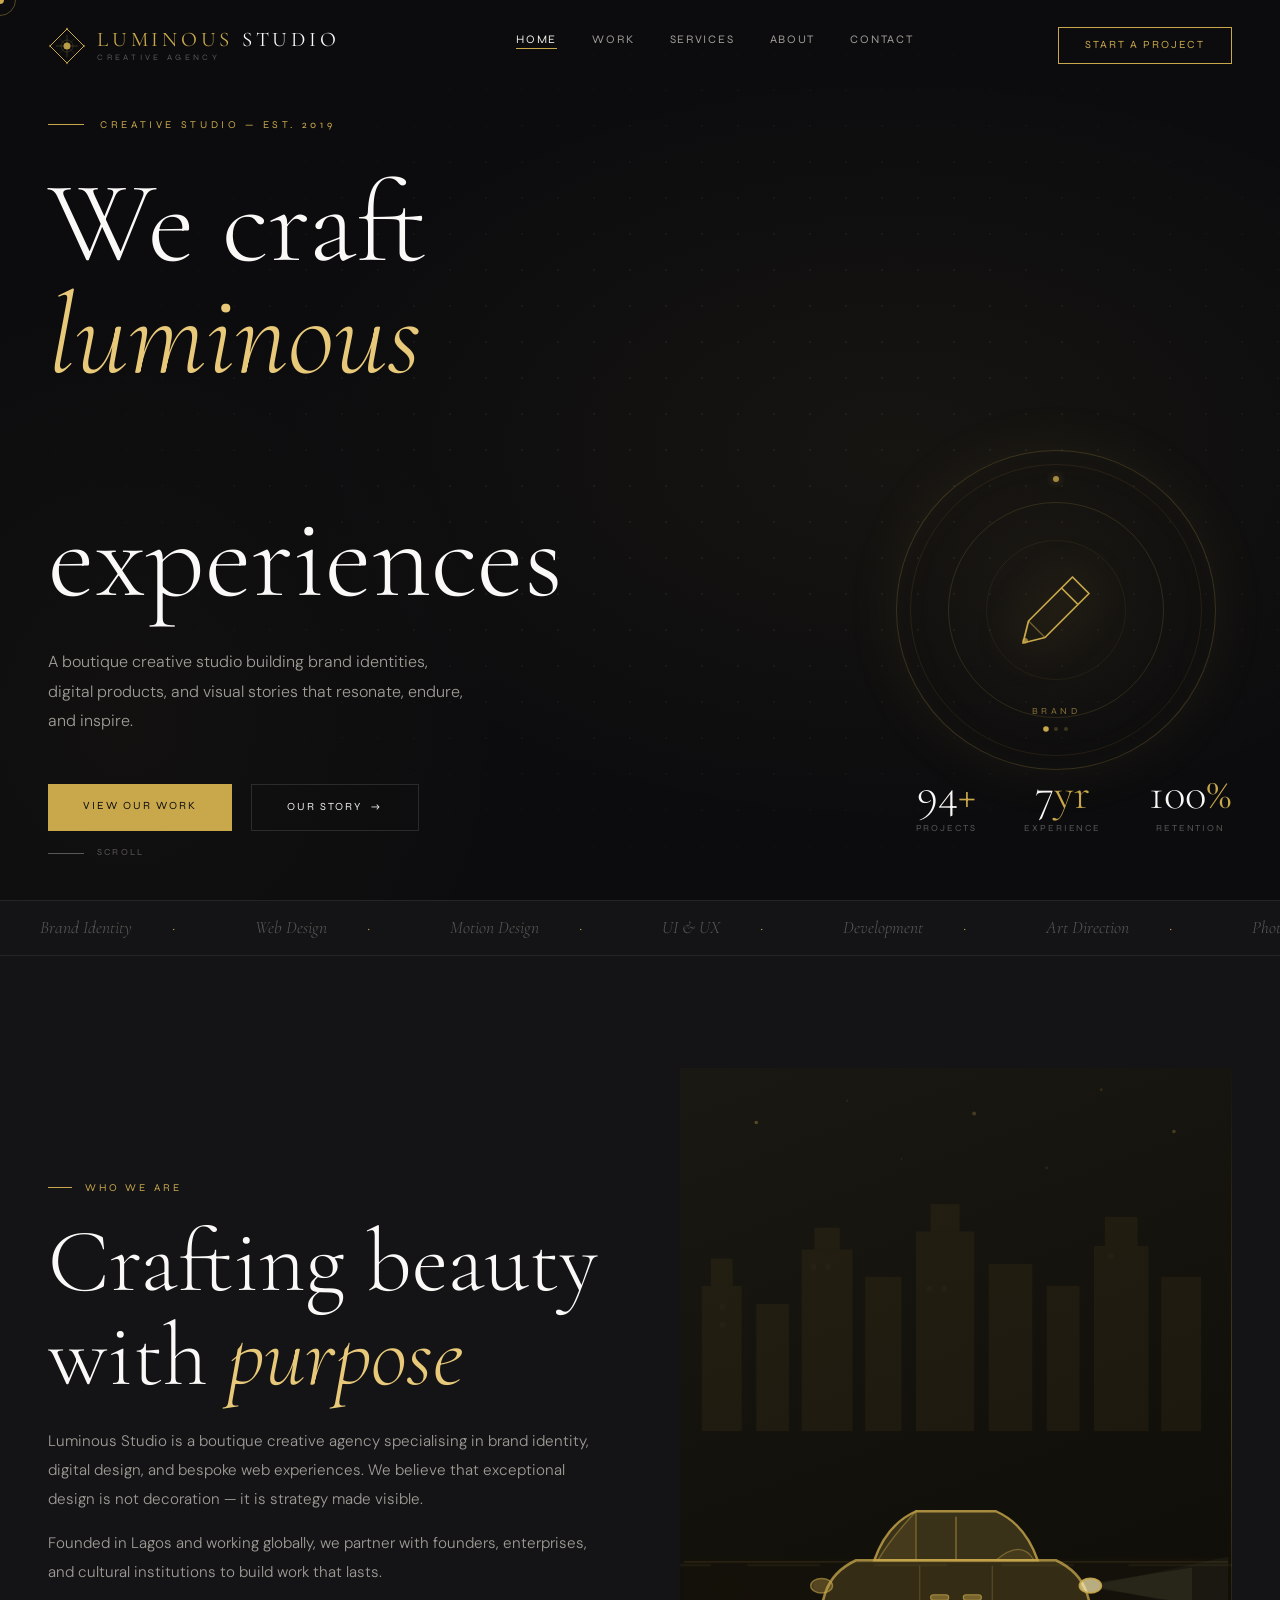
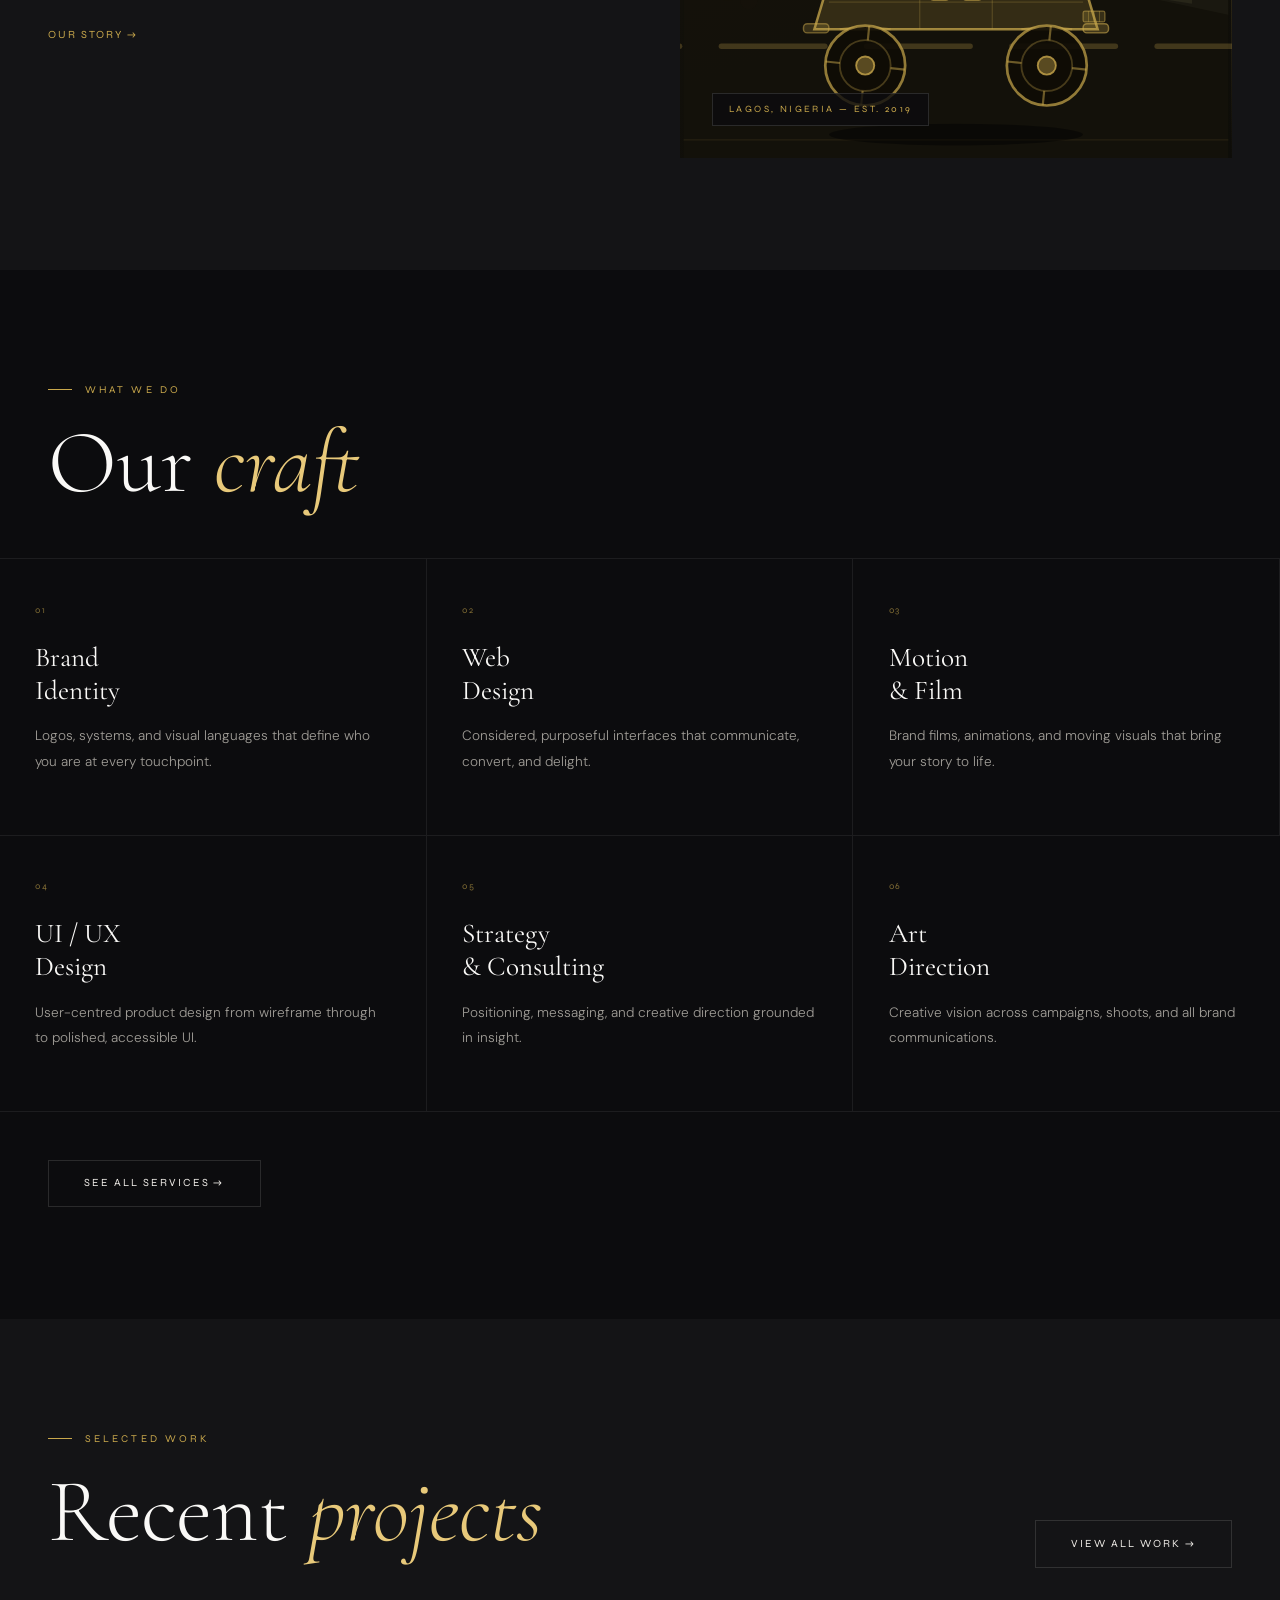
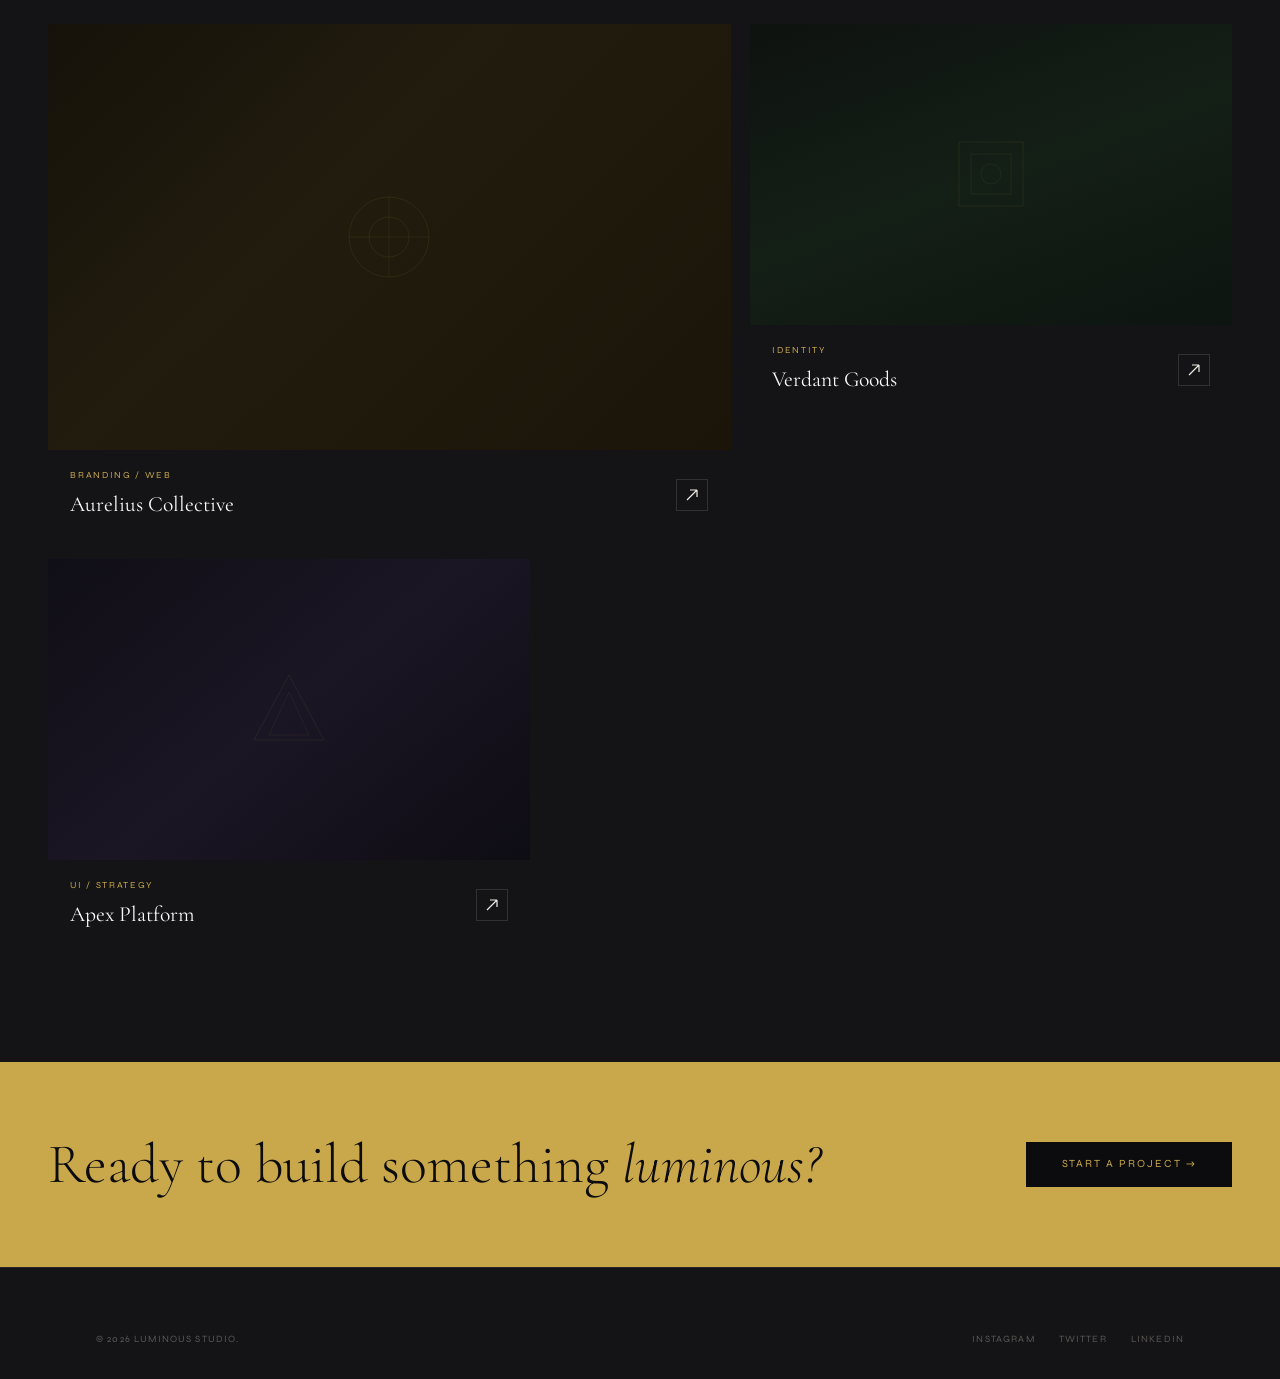
==== commit 5488dac5: "Update print statement from 'Hello' to 'Goodbye'" ====
--- a/index.html
+++ b/index.html
@@ -6,16 +6,289 @@
   <title>Luminous Studio — Creative Agency</title>
   <link href="https://cdnjs.cloudflare.com/ajax/libs/bootstrap/5.3.2/css/bootstrap.min.css" rel="stylesheet"/>
   <link href="https://fonts.googleapis.com/css2?family=Cormorant+Garamond:ital,wght@0,300;0,400;0,600;1,300;1,400&family=Syne:wght@400;500;600;700;800&family=DM+Sans:wght@300;400;500&display=swap" rel="stylesheet"/>
-  <link rel="stylesheet" href="style.css"/>
+  <style>
+    :root {
+      --bg: #0c0c0e; --surface: #141416; --surface2: #1a1a1e;
+      --border: rgba(255,255,255,0.07); --border2: rgba(255,255,255,0.12);
+      --gold: #c9a84c; --gold-light: #e8c97a; --gold-dim: rgba(201,168,76,0.15);
+      --text: #f0ede8; --text2: #a09d97; --text3: #5a5855; --white: #faf9f7;
+    }
+    *, *::before, *::after { box-sizing: border-box; margin: 0; padding: 0; }
+    html { scroll-behavior: smooth; }
+    body { background: var(--bg); color: var(--text); font-family: 'DM Sans', sans-serif; font-weight: 300; overflow-x: hidden; min-height: 100vh; cursor: none; }
+
+    /* ─── CURSOR ─── */
+    .cur { width:8px; height:8px; background:var(--gold); border-radius:50%; position:fixed; pointer-events:none; z-index:9999; transform:translate(-50%,-50%); transition:transform .1s; }
+    .cur-r { width:32px; height:32px; border:1px solid rgba(201,168,76,.4); border-radius:50%; position:fixed; pointer-events:none; z-index:9998; transform:translate(-50%,-50%); transition:all .18s ease; }
+    body.cursor-hover .cur { transform:translate(-50%,-50%) scale(3); background:transparent; border:1px solid var(--gold); }
+    body.cursor-hover .cur-r { transform:translate(-50%,-50%) scale(1.6); border-color:rgba(201,168,76,.7); }
+    @media (pointer:coarse) { .cur,.cur-r { display:none; } body { cursor:auto; } }
+
+    /* ─── NAV ─── */
+    nav { position:fixed; top:0; left:0; right:0; z-index:800; padding:1.6rem 3rem; display:flex; align-items:center; justify-content:space-between; transition:background .4s, border-color .4s, padding .3s; border-bottom:1px solid transparent; }
+    nav.scrolled { background:rgba(12,12,14,.88); border-color:var(--border); backdrop-filter:blur(18px); -webkit-backdrop-filter:blur(18px); padding-top:1rem; padding-bottom:1rem; }
+    .logo-wrap { display:flex; align-items:center; gap:.7rem; cursor:none; text-decoration:none; }
+    .logo-svg { width:38px; height:38px; flex-shrink:0; }
+    .logo-text-wrap { display:flex; flex-direction:column; line-height:1; }
+    .logo-name { font-family:'Cormorant Garamond',serif; font-size:1.3rem; font-weight:400; letter-spacing:.18em; color:var(--white); text-transform:uppercase; }
+    .logo-name .lum { color:var(--gold); }
+    .logo-sub { font-family:'Syne',sans-serif; font-size:.52rem; letter-spacing:.4em; text-transform:uppercase; color:var(--text3); margin-top:.15rem; }
+    .nav-links { display:flex; gap:2.2rem; list-style:none; }
+    .nav-links a { font-family:'Syne',sans-serif; font-size:.72rem; letter-spacing:.15em; text-transform:uppercase; color:var(--text2); text-decoration:none; cursor:none; transition:color .2s; position:relative; padding-bottom:.2rem; }
+    .nav-links a::after { content:''; position:absolute; bottom:0; left:0; width:0; height:1px; background:var(--gold); transition:width .25s; }
+    .nav-links a:hover, .nav-links a.active { color:var(--text); }
+    .nav-links a:hover::after, .nav-links a.active::after { width:100%; }
+    .nav-btn { font-family:'Syne',sans-serif; font-size:.68rem; letter-spacing:.18em; text-transform:uppercase; background:transparent; border:1px solid var(--gold); color:var(--gold); padding:.6rem 1.6rem; cursor:none; transition:background .2s,color .2s; text-decoration:none; }
+    .nav-btn:hover { background:var(--gold); color:var(--bg); }
+    .hamburger { display:none; flex-direction:column; gap:5px; background:none; border:none; cursor:none; padding:.2rem; }
+    .hamburger span { display:block; width:24px; height:1px; background:var(--text); transition:all .3s; }
+    .hamburger.open span:nth-child(1) { transform:rotate(45deg) translate(4px,4px); }
+    .hamburger.open span:nth-child(2) { opacity:0; }
+    .hamburger.open span:nth-child(3) { transform:rotate(-45deg) translate(4px,-4px); }
+    .mobile-menu { display:none; position:fixed; inset:0; z-index:700; background:rgba(12,12,14,.97); backdrop-filter:blur(20px); flex-direction:column; align-items:center; justify-content:center; gap:2.5rem; }
+    .mobile-menu.open { display:flex; animation:pageIn .3s ease; }
+    .mobile-menu a { font-family:'Cormorant Garamond',serif; font-size:3rem; font-weight:300; color:var(--text); text-decoration:none; letter-spacing:.08em; cursor:none; transition:color .2s; }
+    .mobile-menu a:hover { color:var(--gold); }
+    @keyframes pageIn { from{opacity:0;transform:translateY(16px)} to{opacity:1;transform:translateY(0)} }
+
+    /* ─── SHARED ─── */
+    .sec { padding:7rem 0; }
+    .lbl { font-family:'Syne',sans-serif; font-size:.65rem; letter-spacing:.3em; text-transform:uppercase; color:var(--gold); margin-bottom:1.2rem; display:flex; align-items:center; gap:.8rem; }
+    .lbl::before { content:''; width:24px; height:1px; background:var(--gold); flex-shrink:0; }
+    .display-title { font-family:'Cormorant Garamond',serif; font-size:clamp(3rem,7vw,6rem); font-weight:300; line-height:1.05; color:var(--white); }
+    .display-title em { font-style:italic; color:var(--gold-light); }
+    .body-text { font-size:.95rem; line-height:1.9; color:var(--text2); font-weight:300; }
+    .rv { opacity:0; transform:translateY(28px); transition:opacity .7s ease,transform .7s ease; }
+    .rv.vis { opacity:1; transform:translateY(0); }
+    .rv-d1 { transition-delay:.1s; } .rv-d2 { transition-delay:.2s; } .rv-d3 { transition-delay:.3s; }
+    @keyframes fadeU { from{opacity:0;transform:translateY(22px)} to{opacity:1;transform:translateY(0)} }
+
+    /* ─── HERO ─── */
+    .hero { min-height:100vh; display:flex; align-items:center; position:relative; overflow:hidden; padding:7rem 3rem 4rem; }
+    .hero-bg { position:absolute; inset:0; background: radial-gradient(ellipse 70% 60% at 70% 50%, rgba(201,168,76,.055) 0%, transparent 70%), radial-gradient(ellipse 50% 80% at 10% 80%, rgba(201,168,76,.03) 0%, transparent 60%); }
+    .hero-dots { position:absolute; inset:0; background-image:radial-gradient(circle,rgba(255,255,255,.06) 1px,transparent 1px); background-size:36px 36px; mask-image:radial-gradient(ellipse 80% 70% at 60% 50%,black 20%,transparent 80%); }
+    .hero-content { position:relative; z-index:2; max-width:700px; }
+    .hero-eyebrow { font-family:'Syne',sans-serif; font-size:.65rem; letter-spacing:.35em; text-transform:uppercase; color:var(--gold); margin-bottom:2.2rem; display:flex; align-items:center; gap:1rem; opacity:0; animation:fadeU .8s .2s forwards; }
+    .hero-eyebrow::before { content:''; width:36px; height:1px; background:var(--gold); }
+    .hero-h1 { font-family:'Cormorant Garamond',serif; font-size:clamp(3.8rem,9vw,7.5rem); font-weight:300; line-height:.97; color:var(--white); margin-bottom:2rem; opacity:0; animation:fadeU .9s .35s forwards; }
+    .hero-h1 em { font-style:italic; color:var(--gold-light); display:block; }
+    .hero-p { max-width:420px; font-size:1rem; line-height:1.85; color:var(--text2); font-weight:300; margin-bottom:3rem; opacity:0; animation:fadeU .8s .55s forwards; }
+    .hero-btns { display:flex; gap:1.2rem; flex-wrap:wrap; opacity:0; animation:fadeU .8s .7s forwards; }
+    .btn-gold { font-family:'Syne',sans-serif; font-size:.68rem; letter-spacing:.18em; text-transform:uppercase; background:var(--gold); color:var(--bg); border:none; padding:.9rem 2.2rem; cursor:none; transition:background .2s,transform .2s; text-decoration:none; display:inline-block; }
+    .btn-gold:hover { background:var(--gold-light); transform:translateY(-1px); }
+    .btn-outline { font-family:'Syne',sans-serif; font-size:.68rem; letter-spacing:.18em; text-transform:uppercase; background:transparent; color:var(--text); border:1px solid var(--border2); padding:.9rem 2.2rem; cursor:none; text-decoration:none; display:inline-flex; align-items:center; gap:.6rem; transition:border-color .2s,color .2s; }
+    .btn-outline:hover { border-color:var(--gold); color:var(--gold); }
+    .hero-aside { position:absolute; right:3rem; bottom:4rem; z-index:2; display:flex; gap:3rem; opacity:0; animation:fadeU .8s .9s forwards; }
+    .h-stat { text-align:center; }
+    .h-stat-n { font-family:'Cormorant Garamond',serif; font-size:2.8rem; font-weight:300; color:var(--white); line-height:1; }
+    .h-stat-n span { color:var(--gold); }
+    .h-stat-l { font-family:'Syne',sans-serif; font-size:.58rem; letter-spacing:.2em; text-transform:uppercase; color:var(--text3); margin-top:.3rem; }
+    .scroll-hint { position:absolute; bottom:2.5rem; left:3rem; z-index:2; font-family:'Syne',sans-serif; font-size:.58rem; letter-spacing:.25em; text-transform:uppercase; color:var(--text3); display:flex; align-items:center; gap:.8rem; opacity:0; animation:fadeU .7s 1.2s forwards; }
+    .scroll-bar { width:36px; height:1px; background:var(--text3); position:relative; overflow:hidden; }
+    .scroll-bar::after { content:''; position:absolute; left:-100%; top:0; width:100%; height:100%; background:var(--gold); animation:sbar 2.2s ease-in-out infinite; }
+    @keyframes sbar { 0%{left:-100%} 100%{left:100%} }
+
+    /* ─── HERO VISUAL ─── */
+    .hero-visual-outer { position:absolute; right:5%; top:50%; transform:translateY(-50%); width:320px; height:320px; z-index:2; opacity:0; animation:fadeU .9s 1.1s forwards; flex-shrink:0; }
+    .hero-visual-circle { width:100%; height:100%; border-radius:50%; border:1px solid rgba(201,168,76,.22); background:radial-gradient(ellipse 80% 80% at 50% 50%, rgba(201,168,76,.06) 0%, rgba(201,168,76,.02) 40%, transparent 70%); box-shadow:0 0 60px rgba(201,168,76,.07), inset 0 0 40px rgba(201,168,76,.04); display:flex; align-items:center; justify-content:center; position:relative; overflow:hidden; }
+    .hv-ring { position:absolute; border-radius:50%; border:1px solid rgba(201,168,76,.1); pointer-events:none; }
+    .hv-ring-1 { width:92%; height:92%; animation:hvSpin 22s linear infinite; }
+    .hv-ring-2 { width:68%; height:68%; border-color:rgba(201,168,76,.16); animation:hvSpin 16s linear infinite reverse; }
+    .hv-ring-3 { width:44%; height:44%; border-color:rgba(201,168,76,.08); animation:hvSpin 30s linear infinite; }
+    @keyframes hvSpin { from{transform:rotate(0deg)} to{transform:rotate(360deg)} }
+    .hv-orb { position:absolute; width:6px; height:6px; background:var(--gold); border-radius:50%; top:4%; left:50%; transform:translateX(-50%); opacity:.8; box-shadow:0 0 8px rgba(201,168,76,.6); }
+    .hv-icon-wrap { position:relative; width:110px; height:110px; display:flex; align-items:center; justify-content:center; z-index:2; }
+    .hv-icon { position:absolute; width:88px; height:88px; opacity:0; transform:scale(.65) rotate(-8deg); transition:opacity .65s ease, transform .65s cubic-bezier(.34,1.3,.64,1); filter:drop-shadow(0 0 22px rgba(201,168,76,.5)); }
+    .hv-icon.active { opacity:1; transform:scale(1) rotate(0deg); }
+    .hv-meta { position:absolute; bottom:38px; display:flex; flex-direction:column; align-items:center; gap:8px; z-index:2; }
+    .hv-label { font-family:'Syne',sans-serif; font-size:.58rem; letter-spacing:.38em; text-transform:uppercase; color:var(--gold); opacity:.65; transition:opacity .3s; }
+    .hv-dots { display:flex; gap:6px; }
+    .hv-dot { width:4px; height:4px; border-radius:50%; background:rgba(201,168,76,.25); transition:background .3s, transform .3s; }
+    .hv-dot.active { background:var(--gold); transform:scale(1.4); }
+
+    /* MARQUEE */
+    .marquee-wrap { border-top:1px solid var(--border); border-bottom:1px solid var(--border); overflow:hidden; background:var(--surface); padding:.85rem 0; }
+    .mq-track { display:flex; gap:0; white-space:nowrap; animation:mq 28s linear infinite; }
+    .mq-item { font-family:'Cormorant Garamond',serif; font-size:1.1rem; font-weight:300; font-style:italic; color:var(--text3); padding:0 2.5rem; flex-shrink:0; display:flex; align-items:center; gap:2.5rem; }
+    .mq-item::after { content:'·'; color:var(--gold); font-style:normal; }
+    @keyframes mq { 0%{transform:translateX(0)} 100%{transform:translateX(-50%)} }
+
+    /* ABOUT STRIP */
+    .about-strip { background:var(--surface); }
+    .about-grid { display:grid; grid-template-columns:1fr 1fr; gap:5rem; align-items:center; }
+    .about-visual { position:relative; aspect-ratio:4/5; background:linear-gradient(160deg,#1a1812 0%,#12100a 60%,#0e0d09 100%); overflow:hidden; }
+    .about-visual-inner { position:absolute; inset:0; display:flex; align-items:center; justify-content:center; }
+    .about-visual::after { content:''; position:absolute; top:0; right:0; width:1px; height:100%; background:linear-gradient(180deg,transparent,var(--gold),transparent); opacity:.3; }
+    .about-tag { position:absolute; bottom:2rem; left:2rem; font-family:'Syne',sans-serif; font-size:.6rem; letter-spacing:.25em; text-transform:uppercase; color:var(--gold); background:rgba(12,12,14,.8); padding:.5rem 1rem; border:1px solid var(--border2); z-index:2; }
+    .car-scene { width:100%; height:100%; position:absolute; inset:0; }
+
+    /* SERVICES */
+    .svc-row { display:grid; grid-template-columns:repeat(3,1fr); border-top:1px solid var(--border); }
+    .svc-card { padding:2.8rem 2.2rem; border-right:1px solid var(--border); border-bottom:1px solid var(--border); cursor:none; transition:background .3s; position:relative; overflow:hidden; }
+    .svc-card:last-child { border-right:none; }
+    .svc-card::before { content:''; position:absolute; bottom:0; left:0; width:0; height:2px; background:var(--gold); transition:width .4s; }
+    .svc-card:hover { background:var(--surface2); }
+    .svc-card:hover::before { width:100%; }
+    .svc-n { font-family:'Syne',sans-serif; font-size:.58rem; letter-spacing:.2em; text-transform:uppercase; color:var(--gold); margin-bottom:1.5rem; opacity:.6; }
+    .svc-title { font-family:'Cormorant Garamond',serif; font-size:1.7rem; font-weight:400; color:var(--white); margin-bottom:1rem; line-height:1.2; }
+    .svc-desc { font-size:.85rem; line-height:1.85; color:var(--text2); }
+
+    /* WORK BENTO */
+    .work-bento { display:grid; grid-template-columns:repeat(12,1fr); gap:1.2rem; margin-top:3.5rem; }
+    .wc { position:relative; overflow:hidden; cursor:none; background:var(--surface); }
+    .wc:nth-child(1) { grid-column:span 7; }
+    .wc:nth-child(2) { grid-column:span 5; }
+    .wc:nth-child(3) { grid-column:span 5; }
+    .wc-img { aspect-ratio:16/10; overflow:hidden; position:relative; }
+    .wc-img-inner { width:100%; height:100%; transition:transform .7s cubic-bezier(.25,.46,.45,.94); }
+    .wc:hover .wc-img-inner { transform:scale(1.04); }
+    .t1 { background:linear-gradient(135deg,#16120a 0%,#221c0e 40%,#1a1508 100%); }
+    .t2 { background:linear-gradient(160deg,#0e1210 0%,#141f16 50%,#0c1510 100%); }
+    .t3 { background:linear-gradient(140deg,#100e16 0%,#1a1624 50%,#0e0c14 100%); }
+    .wc-dec { position:absolute; inset:0; display:flex; align-items:center; justify-content:center; opacity:.18; }
+    .wc-info { padding:1.2rem 1.4rem; display:flex; justify-content:space-between; align-items:center; }
+    .wc-tag { font-family:'Syne',sans-serif; font-size:.58rem; letter-spacing:.18em; text-transform:uppercase; color:var(--gold); margin-bottom:.3rem; }
+    .wc-name { font-family:'Cormorant Garamond',serif; font-size:1.35rem; font-weight:400; color:var(--white); }
+    .wc-arr { width:32px; height:32px; border:1px solid var(--border2); display:flex; align-items:center; justify-content:center; flex-shrink:0; transition:all .25s; }
+    .wc:hover .wc-arr { background:var(--gold); border-color:var(--gold); }
+    .wc:hover .wc-arr path { stroke:var(--bg); }
+
+    /* CTA BAND */
+    .cta-band { background:var(--gold); padding:4.5rem 3rem; display:flex; align-items:center; justify-content:space-between; flex-wrap:wrap; gap:2rem; }
+    .cta-band-t { font-family:'Cormorant Garamond',serif; font-size:clamp(2rem,5vw,3.5rem); font-weight:300; color:var(--bg); line-height:1.1; }
+    .cta-band-t em { font-style:italic; }
+    .btn-dark { font-family:'Syne',sans-serif; font-size:.68rem; letter-spacing:.18em; text-transform:uppercase; background:var(--bg); color:var(--gold); border:none; padding:.9rem 2.2rem; cursor:none; flex-shrink:0; transition:background .2s,color .2s; text-decoration:none; display:inline-block; }
+    .btn-dark:hover { background:var(--surface); }
+
+    /* FOOTER */
+    footer { background:var(--surface); padding:4rem 3rem 2rem; border-top:1px solid var(--border); }
+    .ft-bottom { display:flex; justify-content:space-between; align-items:center; flex-wrap:wrap; gap:1rem; }
+    .ft-copy { font-family:'Syne',sans-serif; font-size:.6rem; letter-spacing:.12em; text-transform:uppercase; color:var(--text3); }
+    .ft-socials { display:flex; gap:1.5rem; }
+    .ft-socials a { font-family:'Syne',sans-serif; font-size:.6rem; letter-spacing:.12em; text-transform:uppercase; color:var(--text3); text-decoration:none; cursor:none; transition:color .2s; }
+    .ft-socials a:hover { color:var(--gold); }
+
+    /* RESPONSIVE */
+    @media (max-width:1200px) {
+      .hero-visual-outer { width:260px; height:260px; right:3%; }
+      .hero-content { max-width:560px; }
+    }
+    @media (max-width:1024px) {
+      .svc-row { grid-template-columns:repeat(2,1fr); }
+      .hero { flex-direction:column; align-items:flex-start; padding:8rem 2.5rem 3rem; min-height:auto; gap:3rem; }
+      .hero-content { max-width:100%; }
+      .hero-visual-outer { position:relative; right:auto; top:auto; transform:none; width:220px; height:220px; align-self:center; margin:0 auto; }
+      .hero-aside { right:2rem; bottom:2rem; gap:2rem; }
+      .about-grid { grid-template-columns:1fr; gap:2rem; }
+      .about-visual { display:block; aspect-ratio:16/9; max-width:100%; }
+    }
+    @media (max-width:768px) {
+      nav { padding:1.2rem 1.5rem; }
+      .nav-links, .nav-btn { display:none; }
+      .hamburger { display:flex; }
+      .hero { padding:6rem 1.5rem 2.5rem; gap:2.5rem; min-height:100svh; }
+      .hero-h1 { font-size:clamp(2.8rem,11vw,5rem); }
+      .hero-p { font-size:.9rem; max-width:100%; }
+      .hero-aside { display:none; }
+      .scroll-hint { display:none; }
+      .hero-visual-outer { width:190px; height:190px; margin:0 auto; }
+      .hv-icon { width:68px; height:68px; }
+      .hv-icon-wrap { width:80px; height:80px; }
+      .hv-meta { bottom:26px; }
+      .sec { padding:4rem 0; }
+      .svc-row { grid-template-columns:1fr; }
+      .work-bento .wc { grid-column:span 12 !important; }
+      .cta-band { flex-direction:column; padding:3rem 1.5rem; }
+    }
+    @media (max-width:480px) {
+      .hero { padding:5.5rem 1.2rem 2rem; gap:2rem; }
+      .hero-h1 { font-size:clamp(2.4rem,13vw,3.5rem); }
+      .hero-btns { flex-direction:column; gap:.8rem; }
+      .btn-gold, .btn-outline { width:100%; justify-content:center; text-align:center; }
+      .hero-visual-outer { width:160px; height:160px; }
+      .hv-icon { width:56px; height:56px; }
+      .hv-icon-wrap { width:66px; height:66px; }
+      .hv-meta { bottom:18px; }
+      .hv-label { font-size:.5rem; letter-spacing:.28em; }
+    }
+    /* ─── SPLASH CURTAIN ─── */
+    .curtain-wrap { position:fixed; inset:0; z-index:9000; pointer-events:none; display:flex; }
+    .curtain-l, .curtain-r {
+      width:50%; height:100%;
+      background: #0c0c0e;
+      display:flex; align-items:center; justify-content:center;
+      transition: transform 1s cubic-bezier(.76,0,.24,1);
+    }
+    .curtain-l { transform:translateX(0); border-right:1px solid rgba(201,168,76,.15); }
+    .curtain-r { transform:translateX(0); border-left:1px solid rgba(201,168,76,.15); }
+    .curtain-logo {
+      position:absolute; top:50%; left:50%;
+      transform:translate(-50%,-50%);
+      display:flex; flex-direction:column; align-items:center; gap:1rem;
+      opacity:1; transition:opacity .3s ease;
+      z-index:9001; pointer-events:none;
+    }
+    .curtain-logo svg { animation:curtainLogoSpin 1.2s ease-out forwards; }
+    @keyframes curtainLogoSpin {
+      0%   { opacity:0; transform:scale(.6) rotate(-15deg); }
+      60%  { opacity:1; transform:scale(1.05) rotate(3deg); }
+      100% { opacity:1; transform:scale(1) rotate(0deg); }
+    }
+    .curtain-logo-name {
+      font-family:'Cormorant Garamond',serif; font-size:1.6rem;
+      font-weight:300; letter-spacing:.3em; text-transform:uppercase;
+      color:var(--white); opacity:0;
+      animation:fadeU .6s .5s forwards;
+    }
+    .curtain-logo-name span { color:var(--gold); }
+    .curtain-logo-sub {
+      font-family:'Syne',sans-serif; font-size:.55rem;
+      letter-spacing:.45em; text-transform:uppercase; color:var(--text3);
+      opacity:0; animation:fadeU .5s .75s forwards;
+    }
+    .curtain-line {
+      position:absolute; bottom:0; left:0; right:0; height:1px;
+      background:linear-gradient(90deg,transparent,var(--gold),transparent);
+      opacity:0; animation:fadeU .4s .4s forwards;
+    }
+    .curtain-wrap.open .curtain-l { transform:translateX(-100%); }
+    .curtain-wrap.open .curtain-r { transform:translateX(100%); }
+    .curtain-wrap.open .curtain-logo { opacity:0; }
+    .curtain-wrap.gone { display:none; }
+  </style>
 </head>
 <body>
 
+<!-- ═══ SPLASH CURTAIN ═══ -->
+<div class="curtain-wrap" id="curtain">
+  <div class="curtain-l"></div>
+  <div class="curtain-r"></div>
+  <div class="curtain-logo">
+    <svg width="52" height="52" viewBox="0 0 38 38" fill="none">
+      <path d="M19 2L36 19L19 36L2 19Z" stroke="#c9a84c" stroke-width="1" fill="none"/>
+      <path d="M19 8L19 30" stroke="#c9a84c" stroke-width=".6" opacity=".4"/>
+      <path d="M8 19L30 19" stroke="#c9a84c" stroke-width=".6" opacity=".4"/>
+      <path d="M11.5 11.5L26.5 26.5" stroke="#c9a84c" stroke-width=".5" opacity=".25"/>
+      <path d="M26.5 11.5L11.5 26.5" stroke="#c9a84c" stroke-width=".5" opacity=".25"/>
+      <circle cx="19" cy="19" r="3.5" fill="#c9a84c" opacity=".9"/>
+      <circle cx="19" cy="19" r="6" stroke="#c9a84c" stroke-width=".6" opacity=".3"/>
+      <circle cx="19" cy="2" r="1.2" fill="#c9a84c" opacity=".7"/>
+      <circle cx="36" cy="19" r="1.2" fill="#c9a84c" opacity=".5"/>
+      <circle cx="19" cy="36" r="1.2" fill="#c9a84c" opacity=".5"/>
+      <circle cx="2" cy="19" r="1.2" fill="#c9a84c" opacity=".5"/>
+    </svg>
+    <div class="curtain-logo-name"><span>Luminous</span> Studio</div>
+    <div class="curtain-logo-sub">Creative Agency</div>
+    <div class="curtain-line"></div>
+  </div>
+</div>
+
 <div class="cur" id="cur"></div>
 <div class="cur-r" id="curR"></div>
 
 <nav id="navbar">
   <a class="logo-wrap" href="index.html">
-    <svg class="logo-svg" viewBox="0 0 38 38" fill="none" xmlns="http://www.w3.org/2000/svg">
+    <svg class="logo-svg" viewBox="0 0 38 38" fill="none">
       <path d="M19 2L36 19L19 36L2 19Z" stroke="#c9a84c" stroke-width="1" fill="none"/>
       <path d="M19 8L19 30" stroke="#c9a84c" stroke-width=".6" opacity=".4"/>
       <path d="M8 19L30 19" stroke="#c9a84c" stroke-width=".6" opacity=".4"/>
@@ -47,11 +320,11 @@
 </nav>
 
 <div class="mobile-menu" id="mobileMenu">
-  <a href="index.html"    onclick="closeMobile()">Home</a>
-  <a href="work.html"     onclick="closeMobile()">Work</a>
+  <a href="index.html" onclick="closeMobile()">Home</a>
+  <a href="work.html" onclick="closeMobile()">Work</a>
   <a href="services.html" onclick="closeMobile()">Services</a>
-  <a href="about.html"    onclick="closeMobile()">About</a>
-  <a href="contact.html"  onclick="closeMobile()">Contact</a>
+  <a href="about.html" onclick="closeMobile()">About</a>
+  <a href="contact.html" onclick="closeMobile()">Contact</a>
 </div>
 
 <!-- ═══════════ HERO ═══════════ -->
@@ -71,6 +344,7 @@
       <a class="btn-outline" href="about.html">Our Story <span>→</span></a>
     </div>
   </div>
+
   <div class="hero-aside">
     <div class="h-stat">
       <div class="h-stat-n" data-count="94">0<span>+</span></div>
@@ -85,8 +359,10 @@
       <div class="h-stat-l">Retention</div>
     </div>
   </div>
+
   <div class="scroll-hint"><div class="scroll-bar"></div>Scroll</div>
 
+  <!-- ═══ HERO VISUAL ═══ -->
   <div class="hero-visual-outer">
     <div class="hero-visual-circle">
       <div class="hv-ring hv-ring-1"><div class="hv-orb"></div></div>
@@ -123,6 +399,8 @@
       </div>
     </div>
   </div>
+  <!-- END HERO VISUAL -->
+
 </section>
 
 <!-- ═══════════ MARQUEE ═══════════ -->
@@ -131,7 +409,7 @@
     <span class="mq-item">Brand Identity</span>
     <span class="mq-item">Web Design</span>
     <span class="mq-item">Motion Design</span>
-    <span class="mq-item">UI & UX</span>
+    <span class="mq-item">UI &amp; UX</span>
     <span class="mq-item">Development</span>
     <span class="mq-item">Art Direction</span>
     <span class="mq-item">Photography</span>
@@ -139,7 +417,7 @@
     <span class="mq-item">Brand Identity</span>
     <span class="mq-item">Web Design</span>
     <span class="mq-item">Motion Design</span>
-    <span class="mq-item">UI & UX</span>
+    <span class="mq-item">UI &amp; UX</span>
     <span class="mq-item">Development</span>
     <span class="mq-item">Art Direction</span>
     <span class="mq-item">Photography</span>
@@ -156,19 +434,209 @@
         <h2 class="display-title rv rv-d1">Crafting beauty<br>with <em>purpose</em></h2>
         <p class="body-text mt-4 rv rv-d2">Luminous Studio is a boutique creative agency specialising in brand identity, digital design, and bespoke web experiences. We believe that exceptional design is not decoration — it is strategy made visible.</p>
         <p class="body-text mt-3 rv rv-d2">Founded in Lagos and working globally, we partner with founders, enterprises, and cultural institutions to build work that lasts.</p>
-        <a class="btn-outline mt-4 rv rv-d3" href="about.html" style="border:none;padding:0;color:var(--gold);font-size:.68rem;letter-spacing:.18em;">Our Story →</a>
+        <a class="rv rv-d3" href="about.html" style="display:inline-block;margin-top:1.5rem;font-family:'Syne',sans-serif;font-size:.68rem;letter-spacing:.18em;text-transform:uppercase;color:var(--gold);text-decoration:none;">Our Story →</a>
       </div>
       <div class="about-visual rv rv-d2">
         <div class="about-visual-inner">
-          <svg width="180" height="220" viewBox="0 0 180 220" fill="none" opacity=".25">
-            <rect x="30" y="30" width="120" height="160" stroke="#c9a84c" stroke-width=".8"/>
-            <rect x="50" y="50" width="80" height="120" stroke="#c9a84c" stroke-width=".5"/>
-            <line x1="30" y1="30" x2="50" y2="50" stroke="#c9a84c" stroke-width=".5"/>
-            <line x1="150" y1="30" x2="130" y2="50" stroke="#c9a84c" stroke-width=".5"/>
-            <line x1="30" y1="190" x2="50" y2="170" stroke="#c9a84c" stroke-width=".5"/>
-            <line x1="150" y1="190" x2="130" y2="170" stroke="#c9a84c" stroke-width=".5"/>
-            <circle cx="90" cy="110" r="30" stroke="#c9a84c" stroke-width=".6"/>
-            <circle cx="90" cy="110" r="4" fill="#c9a84c" opacity=".6"/>
+          <!-- CAR ANIMATION SCENE -->
+          <svg class="car-scene" viewBox="0 0 300 380" xmlns="http://www.w3.org/2000/svg" fill="none">
+
+            <!-- NIGHT SKY STARS -->
+            <circle cx="40"  cy="30"  r="1"   fill="rgba(201,168,76,.4)"><animate attributeName="opacity" values=".4;1;.4" dur="2.1s" repeatCount="indefinite"/></circle>
+            <circle cx="90"  cy="18"  r=".7"  fill="rgba(201,168,76,.3)"><animate attributeName="opacity" values=".3;.9;.3" dur="3.3s" repeatCount="indefinite"/></circle>
+            <circle cx="160" cy="25"  r="1.1" fill="rgba(201,168,76,.4)"><animate attributeName="opacity" values=".5;1;.5" dur="1.8s" repeatCount="indefinite"/></circle>
+            <circle cx="230" cy="12"  r=".8"  fill="rgba(201,168,76,.3)"><animate attributeName="opacity" values=".2;.8;.2" dur="2.7s" repeatCount="indefinite"/></circle>
+            <circle cx="270" cy="35"  r="1"   fill="rgba(201,168,76,.35)"><animate attributeName="opacity" values=".4;.9;.4" dur="2.4s" repeatCount="indefinite"/></circle>
+            <circle cx="120" cy="50"  r=".6"  fill="rgba(201,168,76,.25)"><animate attributeName="opacity" values=".3;.8;.3" dur="3.8s" repeatCount="indefinite"/></circle>
+            <circle cx="200" cy="55"  r=".9"  fill="rgba(201,168,76,.3)"><animate attributeName="opacity" values=".2;.7;.2" dur="2.9s" repeatCount="indefinite"/></circle>
+
+            <!-- CITY SKYLINE SILHOUETTE (background) -->
+            <g opacity=".12" fill="rgba(201,168,76,.5)">
+              <rect x="10"  y="120" width="22" height="80"/>
+              <rect x="15"  y="105" width="12" height="15"/>
+              <rect x="40"  y="130" width="18" height="70"/>
+              <rect x="65"  y="100" width="28" height="100"/>
+              <rect x="72"  y="88"  width="14" height="12"/>
+              <rect x="100" y="115" width="20" height="85"/>
+              <rect x="128" y="90"  width="32" height="110"/>
+              <rect x="136" y="75"  width="16" height="15"/>
+              <rect x="168" y="108" width="24" height="92"/>
+              <rect x="200" y="120" width="18" height="80"/>
+              <rect x="226" y="98"  width="30" height="102"/>
+              <rect x="232" y="82"  width="18" height="16"/>
+              <rect x="263" y="115" width="22" height="85"/>
+              <!-- windows glow dots -->
+              <rect x="20"  y="130" width="3" height="3" fill="rgba(201,168,76,.4)"/>
+              <rect x="20"  y="140" width="3" height="3" fill="rgba(201,168,76,.4)"/>
+              <rect x="70"  y="108" width="3" height="3" fill="rgba(201,168,76,.4)"/>
+              <rect x="78"  y="108" width="3" height="3" fill="rgba(201,168,76,.4)"/>
+              <rect x="134" y="120" width="3" height="3" fill="rgba(201,168,76,.4)"/>
+              <rect x="142" y="120" width="3" height="3" fill="rgba(201,168,76,.4)"/>
+              <rect x="234" y="102" width="3" height="3" fill="rgba(201,168,76,.4)"/>
+            </g>
+
+            <!-- ROAD -->
+            <rect x="0" y="270" width="300" height="110" fill="rgba(20,18,10,.8)"/>
+            <!-- road surface lines -->
+            <line x1="0" y1="272" x2="300" y2="272" stroke="rgba(201,168,76,.15)" stroke-width=".8"/>
+            <line x1="0" y1="370" x2="300" y2="370" stroke="rgba(201,168,76,.1)"  stroke-width=".6"/>
+
+            <!-- DASHED CENTRE LINE (scrolling) -->
+            <g>
+              <rect x="0" y="317" width="60" height="3" rx="1.5" fill="rgba(201,168,76,.25)">
+                <animateTransform attributeName="transform" type="translate" from="0,0" to="-80,0" dur="0.9s" repeatCount="indefinite"/>
+              </rect>
+              <rect x="80" y="317" width="60" height="3" rx="1.5" fill="rgba(201,168,76,.25)">
+                <animateTransform attributeName="transform" type="translate" from="0,0" to="-80,0" dur="0.9s" repeatCount="indefinite"/>
+              </rect>
+              <rect x="160" y="317" width="60" height="3" rx="1.5" fill="rgba(201,168,76,.25)">
+                <animateTransform attributeName="transform" type="translate" from="0,0" to="-80,0" dur="0.9s" repeatCount="indefinite"/>
+              </rect>
+              <rect x="240" y="317" width="60" height="3" rx="1.5" fill="rgba(201,168,76,.25)">
+                <animateTransform attributeName="transform" type="translate" from="0,0" to="-80,0" dur="0.9s" repeatCount="indefinite"/>
+              </rect>
+              <rect x="320" y="317" width="60" height="3" rx="1.5" fill="rgba(201,168,76,.25)">
+                <animateTransform attributeName="transform" type="translate" from="0,0" to="-80,0" dur="0.9s" repeatCount="indefinite"/>
+              </rect>
+            </g>
+
+            <!-- ROAD EDGE LINES (scrolling slowly) -->
+            <g opacity=".12">
+              <rect x="0"   y="273" width="40" height="1.5" fill="rgba(201,168,76,.5)">
+                <animateTransform attributeName="transform" type="translate" from="0,0" to="-60,0" dur="1.4s" repeatCount="indefinite"/>
+              </rect>
+              <rect x="60"  y="273" width="40" height="1.5" fill="rgba(201,168,76,.5)">
+                <animateTransform attributeName="transform" type="translate" from="0,0" to="-60,0" dur="1.4s" repeatCount="indefinite"/>
+              </rect>
+              <rect x="130" y="273" width="40" height="1.5" fill="rgba(201,168,76,.5)">
+                <animateTransform attributeName="transform" type="translate" from="0,0" to="-60,0" dur="1.4s" repeatCount="indefinite"/>
+              </rect>
+              <rect x="200" y="273" width="40" height="1.5" fill="rgba(201,168,76,.5)">
+                <animateTransform attributeName="transform" type="translate" from="0,0" to="-60,0" dur="1.4s" repeatCount="indefinite"/>
+              </rect>
+              <rect x="270" y="273" width="60" height="1.5" fill="rgba(201,168,76,.5)">
+                <animateTransform attributeName="transform" type="translate" from="0,0" to="-60,0" dur="1.4s" repeatCount="indefinite"/>
+              </rect>
+            </g>
+
+            <!-- CAR BODY GROUP (subtle bounce) -->
+            <g id="car-grp">
+              <animateTransform attributeName="transform" type="translate" values="0,0; 0,-1.5; 0,0; 0,-1; 0,0" dur="0.55s" repeatCount="indefinite"/>
+
+              <!-- CAR SHADOW -->
+              <ellipse cx="150" cy="368" rx="70" ry="6" fill="rgba(0,0,0,.45)"/>
+
+              <!-- CAR BODY -->
+              <path d="M72 310 L78 290 Q82 278 95 272 L205 272 Q218 278 222 290 L228 310 Z"
+                    fill="rgba(201,168,76,.18)" stroke="rgba(201,168,76,.75)" stroke-width="1.4"/>
+
+              <!-- ROOF / CABIN -->
+              <path d="M105 272 Q112 252 128 245 L172 245 Q188 252 195 272Z"
+                    fill="rgba(201,168,76,.22)" stroke="rgba(201,168,76,.8)" stroke-width="1.3"/>
+
+              <!-- WINDSHIELD (front) -->
+              <path d="M172 272 Q186 260 193 272Z"
+                    fill="rgba(201,168,76,.08)" stroke="rgba(201,168,76,.4)" stroke-width=".8"/>
+              <!-- WINDSHIELD (rear) -->
+              <path d="M107 272 Q114 260 128 245 L128 272Z"
+                    fill="rgba(201,168,76,.08)" stroke="rgba(201,168,76,.4)" stroke-width=".8"/>
+
+              <!-- WINDOW DIVIDER -->
+              <line x1="150" y1="248" x2="150" y2="272" stroke="rgba(201,168,76,.4)" stroke-width="1"/>
+
+              <!-- SIDE DETAIL LINE -->
+              <line x1="80" y1="295" x2="220" y2="295" stroke="rgba(201,168,76,.2)" stroke-width=".7"/>
+
+              <!-- DOOR LINES -->
+              <line x1="130" y1="275" x2="130" y2="310" stroke="rgba(201,168,76,.2)" stroke-width=".8"/>
+              <line x1="170" y1="275" x2="170" y2="310" stroke="rgba(201,168,76,.2)" stroke-width=".8"/>
+
+              <!-- DOOR HANDLES -->
+              <rect x="136" y="291" width="10" height="3" rx="1.5" fill="rgba(201,168,76,.45)" stroke="rgba(201,168,76,.7)" stroke-width=".6"/>
+              <rect x="154" y="291" width="10" height="3" rx="1.5" fill="rgba(201,168,76,.45)" stroke="rgba(201,168,76,.7)" stroke-width=".6"/>
+
+              <!-- HEADLIGHTS -->
+              <ellipse cx="224" cy="286" rx="6" ry="4" fill="rgba(255,240,180,.7)" stroke="rgba(201,168,76,.9)" stroke-width="1"/>
+              <ellipse cx="76"  cy="286" rx="6" ry="4" fill="rgba(201,168,76,.25)" stroke="rgba(201,168,76,.6)" stroke-width=".8"/>
+
+              <!-- HEADLIGHT BEAM -->
+              <path d="M230 284 L280 276 L280 296 L230 288Z" fill="rgba(255,240,180,.06)"/>
+              <path d="M230 285 L300 270 L300 302 L230 287Z" fill="rgba(255,240,180,.03)"/>
+
+              <!-- FRONT GRILLE -->
+              <rect x="220" y="300" width="12" height="6" rx="1" fill="rgba(201,168,76,.2)" stroke="rgba(201,168,76,.5)" stroke-width=".7"/>
+              <line x1="223" y1="300" x2="223" y2="306" stroke="rgba(201,168,76,.4)" stroke-width=".5"/>
+              <line x1="226" y1="300" x2="226" y2="306" stroke="rgba(201,168,76,.4)" stroke-width=".5"/>
+              <line x1="229" y1="300" x2="229" y2="306" stroke="rgba(201,168,76,.4)" stroke-width=".5"/>
+
+              <!-- TAILLIGHTS -->
+              <ellipse cx="76" cy="286" rx="5" ry="3.5" fill="rgba(201,168,76,.15)"/>
+
+              <!-- FRONT BUMPER -->
+              <rect x="220" y="307" width="14" height="5" rx="2" fill="rgba(201,168,76,.25)" stroke="rgba(201,168,76,.6)" stroke-width=".8"/>
+              <!-- REAR BUMPER -->
+              <rect x="66" y="307" width="14" height="5" rx="2" fill="rgba(201,168,76,.2)" stroke="rgba(201,168,76,.5)" stroke-width=".8"/>
+
+              <!-- WHEEL ARCHES -->
+              <path d="M86 310 Q100 308 114 310" stroke="rgba(201,168,76,.5)" stroke-width="1.2" fill="none"/>
+              <path d="M186 310 Q200 308 214 310" stroke="rgba(201,168,76,.5)" stroke-width="1.2" fill="none"/>
+
+              <!-- FRONT WHEEL -->
+              <g>
+                <circle cx="200" cy="330" r="22" fill="rgba(15,12,5,.9)" stroke="rgba(201,168,76,.7)" stroke-width="1.5"/>
+                <circle cx="200" cy="330" r="14" fill="none" stroke="rgba(201,168,76,.3)" stroke-width="1"/>
+                <circle cx="200" cy="330" r="5"  fill="rgba(201,168,76,.4)" stroke="rgba(201,168,76,.8)" stroke-width="1"/>
+                <!-- spokes -->
+                <line x1="200" y1="308" x2="200" y2="316" stroke="rgba(201,168,76,.5)" stroke-width="1.2">
+                  <animateTransform attributeName="transform" type="rotate" from="0 200 330" to="360 200 330" dur="0.5s" repeatCount="indefinite"/>
+                </line>
+                <line x1="200" y1="344" x2="200" y2="352" stroke="rgba(201,168,76,.5)" stroke-width="1.2">
+                  <animateTransform attributeName="transform" type="rotate" from="0 200 330" to="360 200 330" dur="0.5s" repeatCount="indefinite"/>
+                </line>
+                <line x1="178" y1="330" x2="186" y2="330" stroke="rgba(201,168,76,.5)" stroke-width="1.2">
+                  <animateTransform attributeName="transform" type="rotate" from="0 200 330" to="360 200 330" dur="0.5s" repeatCount="indefinite"/>
+                </line>
+                <line x1="214" y1="330" x2="222" y2="330" stroke="rgba(201,168,76,.5)" stroke-width="1.2">
+                  <animateTransform attributeName="transform" type="rotate" from="0 200 330" to="360 200 330" dur="0.5s" repeatCount="indefinite"/>
+                </line>
+              </g>
+
+              <!-- REAR WHEEL -->
+              <g>
+                <circle cx="100" cy="330" r="22" fill="rgba(15,12,5,.9)" stroke="rgba(201,168,76,.7)" stroke-width="1.5"/>
+                <circle cx="100" cy="330" r="14" fill="none" stroke="rgba(201,168,76,.3)" stroke-width="1"/>
+                <circle cx="100" cy="330" r="5"  fill="rgba(201,168,76,.4)" stroke="rgba(201,168,76,.8)" stroke-width="1"/>
+                <!-- spokes -->
+                <line x1="100" y1="308" x2="100" y2="316" stroke="rgba(201,168,76,.5)" stroke-width="1.2">
+                  <animateTransform attributeName="transform" type="rotate" from="0 100 330" to="360 100 330" dur="0.5s" repeatCount="indefinite"/>
+                </line>
+                <line x1="100" y1="344" x2="100" y2="352" stroke="rgba(201,168,76,.5)" stroke-width="1.2">
+                  <animateTransform attributeName="transform" type="rotate" from="0 100 330" to="360 100 330" dur="0.5s" repeatCount="indefinite"/>
+                </line>
+                <line x1="78" y1="330" x2="86" y2="330" stroke="rgba(201,168,76,.5)" stroke-width="1.2">
+                  <animateTransform attributeName="transform" type="rotate" from="0 100 330" to="360 100 330" dur="0.5s" repeatCount="indefinite"/>
+                </line>
+                <line x1="114" y1="330" x2="122" y2="330" stroke="rgba(201,168,76,.5)" stroke-width="1.2">
+                  <animateTransform attributeName="transform" type="rotate" from="0 100 330" to="360 100 330" dur="0.5s" repeatCount="indefinite"/>
+                </line>
+              </g>
+
+              <!-- EXHAUST PUFFS -->
+              <circle r="4" fill="rgba(201,168,76,.08)">
+                <animate attributeName="cx" values="68;40;15" dur="1.2s" repeatCount="indefinite"/>
+                <animate attributeName="cy" values="300;292;284" dur="1.2s" repeatCount="indefinite"/>
+                <animate attributeName="r"  values="3;6;9"    dur="1.2s" repeatCount="indefinite"/>
+                <animate attributeName="opacity" values=".25;.12;0" dur="1.2s" repeatCount="indefinite"/>
+              </circle>
+              <circle r="3" fill="rgba(201,168,76,.06)">
+                <animate attributeName="cx" values="68;35;8"  dur="1.2s" begin="0.4s" repeatCount="indefinite"/>
+                <animate attributeName="cy" values="303;294;285" dur="1.2s" begin="0.4s" repeatCount="indefinite"/>
+                <animate attributeName="r"  values="2;5;8"    dur="1.2s" begin="0.4s" repeatCount="indefinite"/>
+                <animate attributeName="opacity" values=".2;.1;0" dur="1.2s" begin="0.4s" repeatCount="indefinite"/>
+              </circle>
+
+            </g><!-- end car-grp -->
+
           </svg>
         </div>
         <div class="about-tag">Lagos, Nigeria — Est. 2019</div>
@@ -196,7 +664,7 @@
     </div>
     <div class="svc-card">
       <div class="svc-n">03</div>
-      <div class="svc-title">Motion<br>& Film</div>
+      <div class="svc-title">Motion<br>&amp; Film</div>
       <p class="svc-desc">Brand films, animations, and moving visuals that bring your story to life.</p>
     </div>
     <div class="svc-card">
@@ -206,7 +674,7 @@
     </div>
     <div class="svc-card">
       <div class="svc-n">05</div>
-      <div class="svc-title">Strategy<br>& Consulting</div>
+      <div class="svc-title">Strategy<br>&amp; Consulting</div>
       <p class="svc-desc">Positioning, messaging, and creative direction grounded in insight.</p>
     </div>
     <div class="svc-card" style="border-right:none;">
@@ -273,12 +741,71 @@
   <div class="container-fluid px-4 px-md-5">
     <div class="ft-bottom">
       <span class="ft-copy">© 2026 Luminous Studio.</span>
-      <div class="ft-socials"><a href="#">Instagram</a><a href="#">Twitter</a><a href="#">LinkedIn</a></div>
+      <div class="ft-socials">
+        <a href="#">Instagram</a>
+        <a href="#">Twitter</a>
+        <a href="#">LinkedIn</a>
+      </div>
     </div>
   </div>
 </footer>
 
 <script src="https://cdnjs.cloudflare.com/ajax/libs/bootstrap/5.3.2/js/bootstrap.bundle.min.js"></script>
-<script src="main.js"></script>
+<script>
+  // ─── SPLASH CURTAIN ───
+  const curtain = document.getElementById('curtain');
+  // Hold for 1.4s so logo is seen, then sweep open
+  setTimeout(() => {
+    curtain.classList.add('open');
+    // After curtain fully opens, remove from DOM
+    setTimeout(() => curtain.classList.add('gone'), 1100);
+  }, 1400);
+
+  // ─── CURSOR ───
+  const cur = document.getElementById('cur');
+  const curR = document.getElementById('curR');
+  let mx=0,my=0,rx=0,ry=0;
+  document.addEventListener('mousemove',e=>{ mx=e.clientX; my=e.clientY; cur.style.left=mx+'px'; cur.style.top=my+'px'; });
+  (function animR(){ rx+=(mx-rx)*.13; ry+=(my-ry)*.13; curR.style.left=rx+'px'; curR.style.top=ry+'px'; requestAnimationFrame(animR); })();
+  document.querySelectorAll('a,button,.svc-card,.wc').forEach(el=>{
+    el.addEventListener('mouseenter',()=>document.body.classList.add('cursor-hover'));
+    el.addEventListener('mouseleave',()=>document.body.classList.remove('cursor-hover'));
+  });
+
+  // ─── NAV SCROLL ───
+  window.addEventListener('scroll',()=>{ document.getElementById('navbar').classList.toggle('scrolled',scrollY>40); });
+
+  // ─── MOBILE MENU ───
+  function toggleMobile(){ document.getElementById('mobileMenu').classList.toggle('open'); document.getElementById('hamburger').classList.toggle('open'); }
+  function closeMobile(){ document.getElementById('mobileMenu').classList.remove('open'); document.getElementById('hamburger').classList.remove('open'); }
+
+  // ─── SCROLL REVEAL ───
+  const observer = new IntersectionObserver(entries=>{ entries.forEach(e=>{ if(e.isIntersecting) e.target.classList.add('vis'); }); },{threshold:.12});
+  document.querySelectorAll('.rv').forEach(el=>observer.observe(el));
+
+  // ─── COUNTER ANIMATION ───
+  function runCounters(){
+    document.querySelectorAll('[data-count]').forEach(el=>{
+      const target=+el.dataset.count;
+      const suffix=el.querySelector('span')?.outerHTML||'';
+      let c=0; const step=target/55;
+      const t=setInterval(()=>{ c=Math.min(c+step,target); el.innerHTML=Math.floor(c)+suffix; if(c>=target)clearInterval(t); },16);
+    });
+  }
+  const statsObs=new IntersectionObserver(e=>{ if(e[0].isIntersecting){runCounters();statsObs.disconnect();} },{threshold:.6});
+  const aside=document.querySelector('.hero-aside');
+  if(aside) statsObs.observe(aside);
+
+  // ─── HERO VISUAL ICON CYCLE ───
+  const hvIcons=['hv-pen','hv-cam','hv-code'];
+  const hvLabels=['Brand','Visual','Digital'];
+  let hvCurrent=0;
+  function hvActivate(i){
+    hvIcons.forEach((id,idx)=>{ const el=document.getElementById(id); if(el) el.classList.toggle('active',idx===i); });
+    const lbl=document.getElementById('hvLabel'); if(lbl) lbl.textContent=hvLabels[i];
+    for(let d=0;d<3;d++){ const dot=document.getElementById('hvDot'+d); if(dot) dot.classList.toggle('active',d===i); }
+  }
+  setTimeout(()=>{ hvActivate(0); setInterval(()=>{ hvCurrent=(hvCurrent+1)%3; hvActivate(hvCurrent); },2600); },1400);
+</script>
 </body>
 </html>
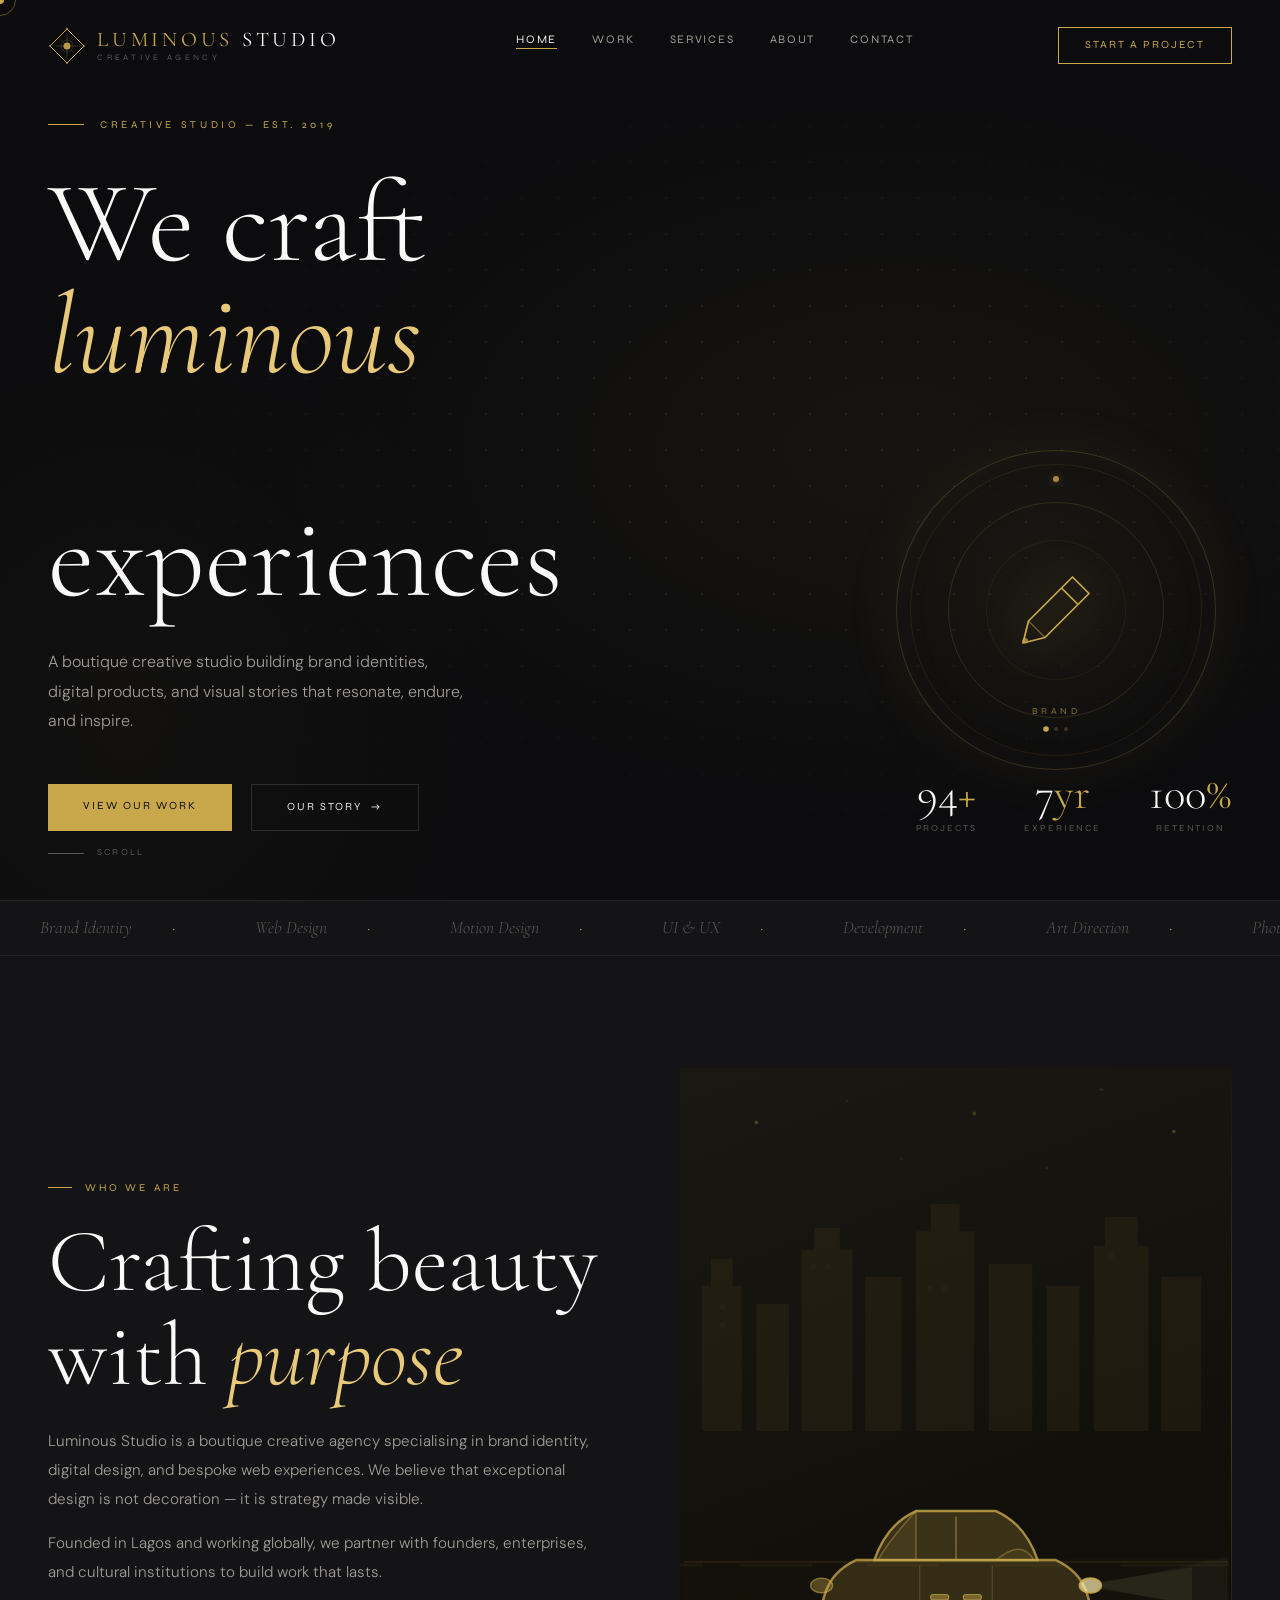
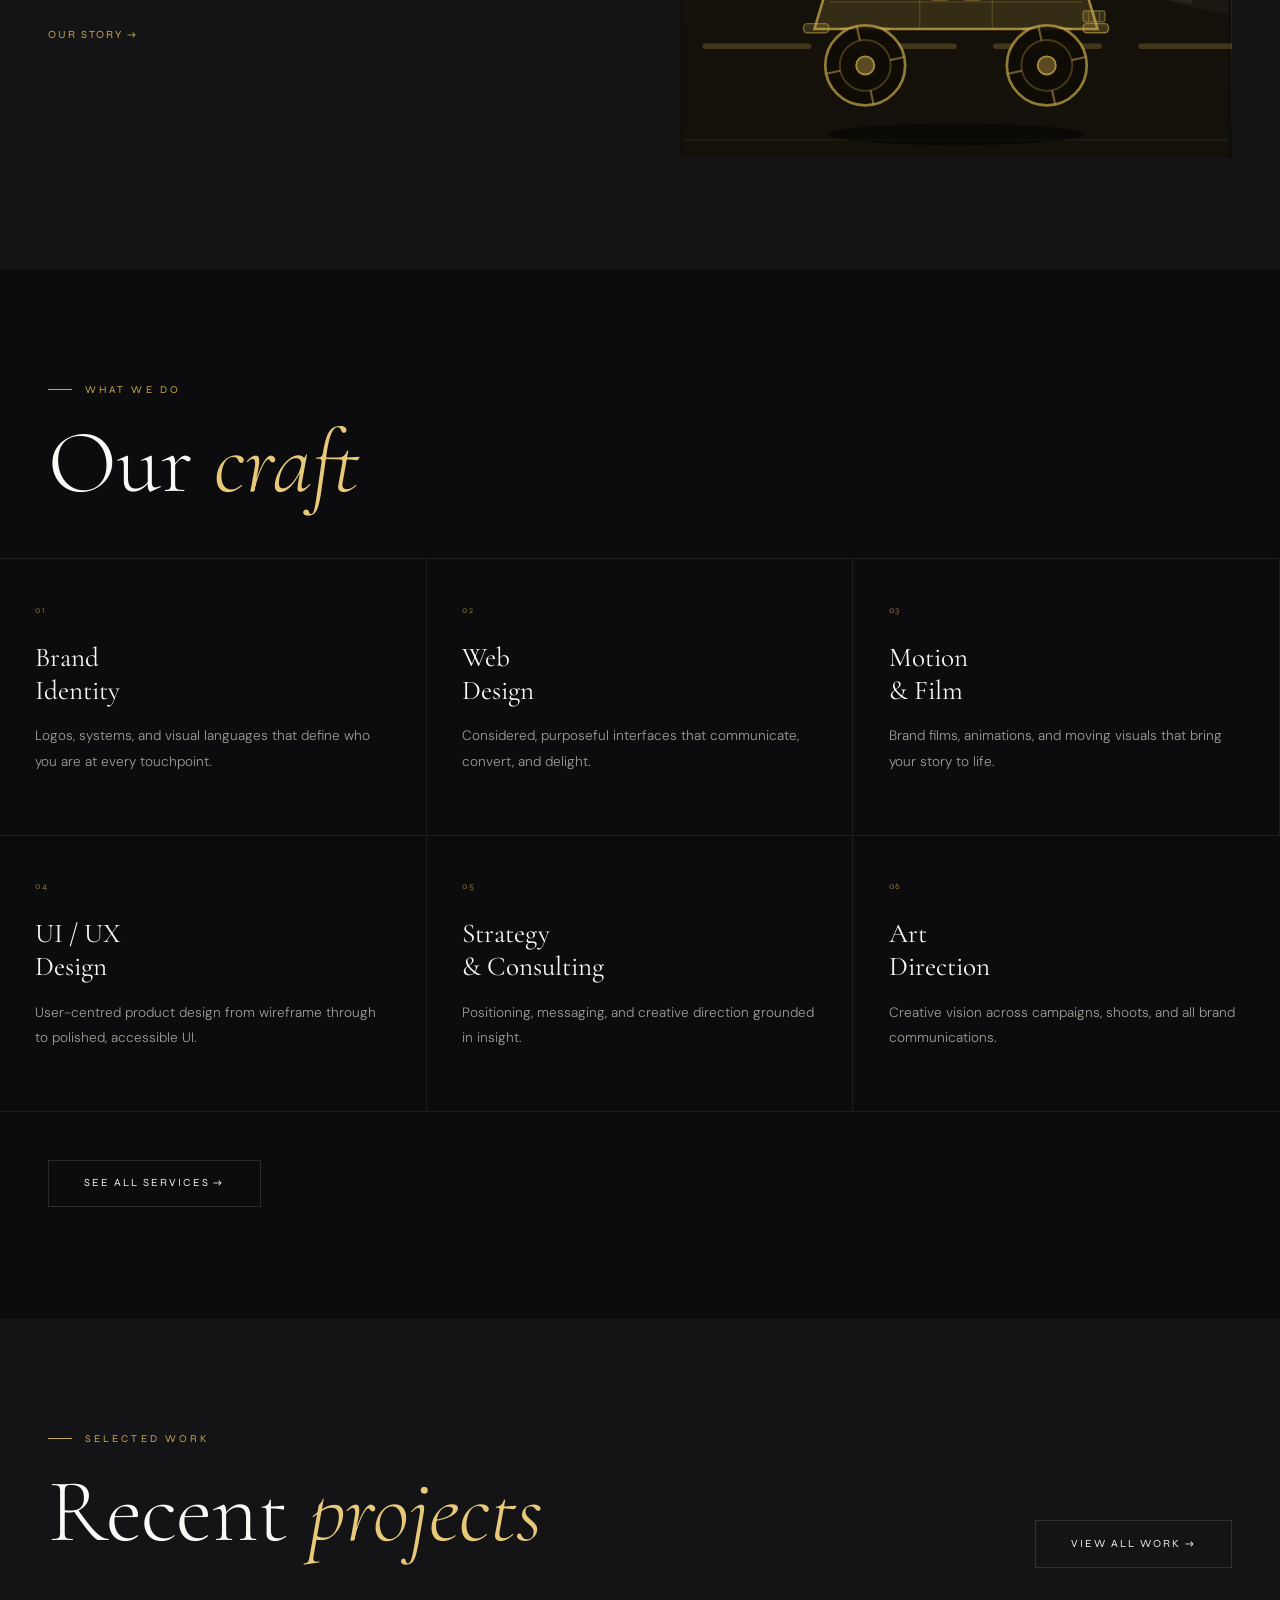
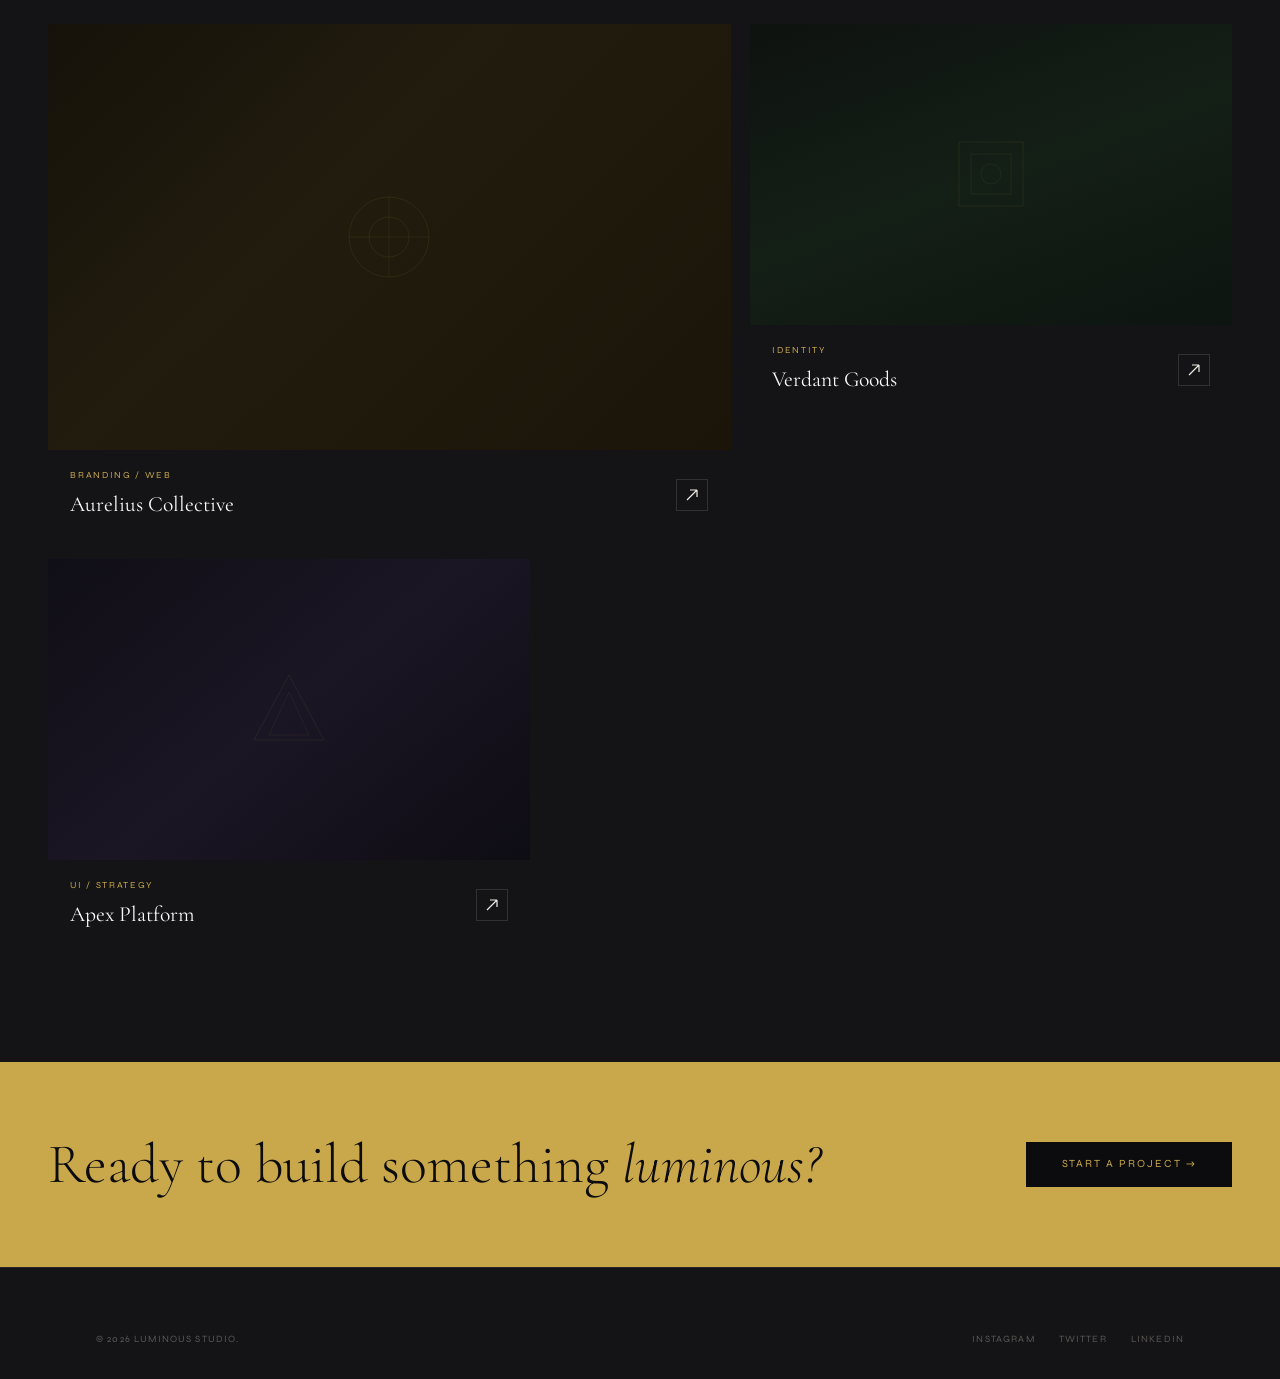
==== commit 2b524c80: "Fix HTML formatting and add missing newline" ====
--- a/index.html
+++ b/index.html
@@ -639,7 +639,7 @@
 
           </svg>
         </div>
-        <div class="about-tag">Lagos, Nigeria — Est. 2019</div>
+
       </div>
     </div>
   </div>
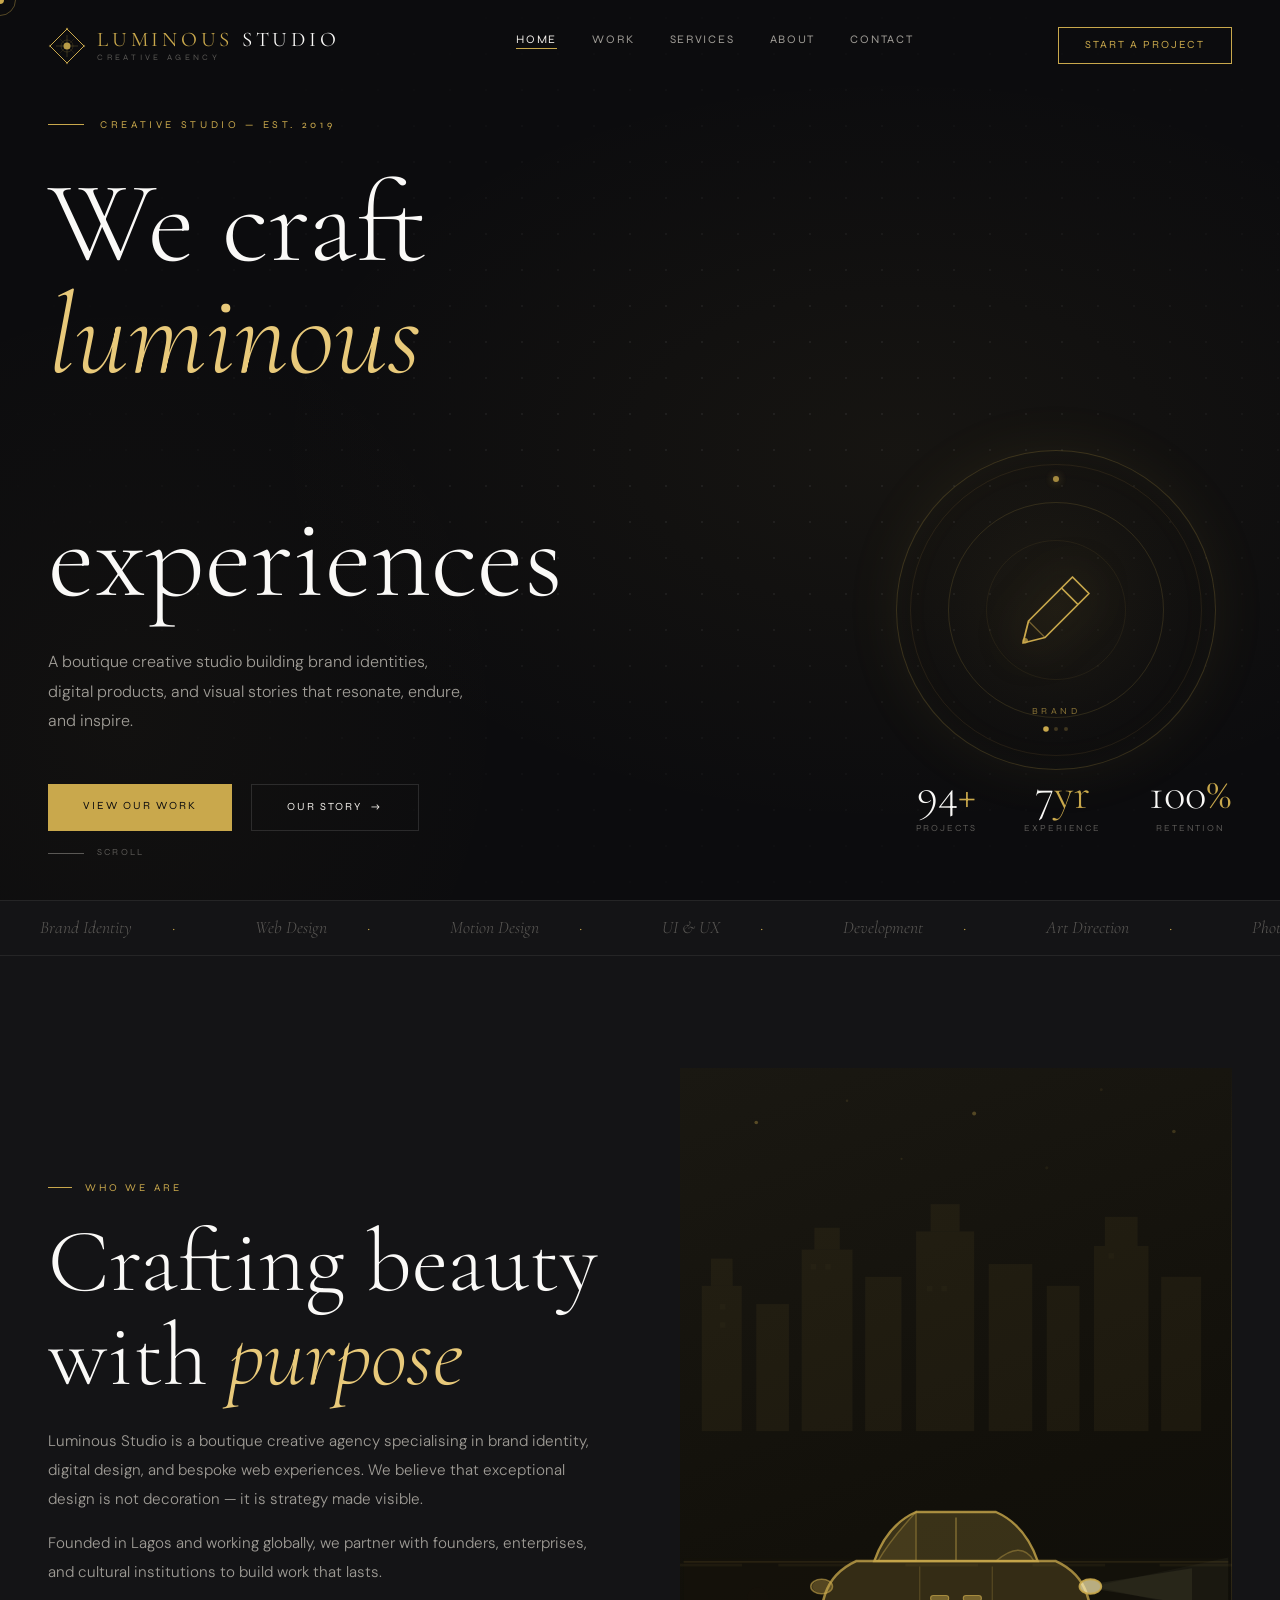
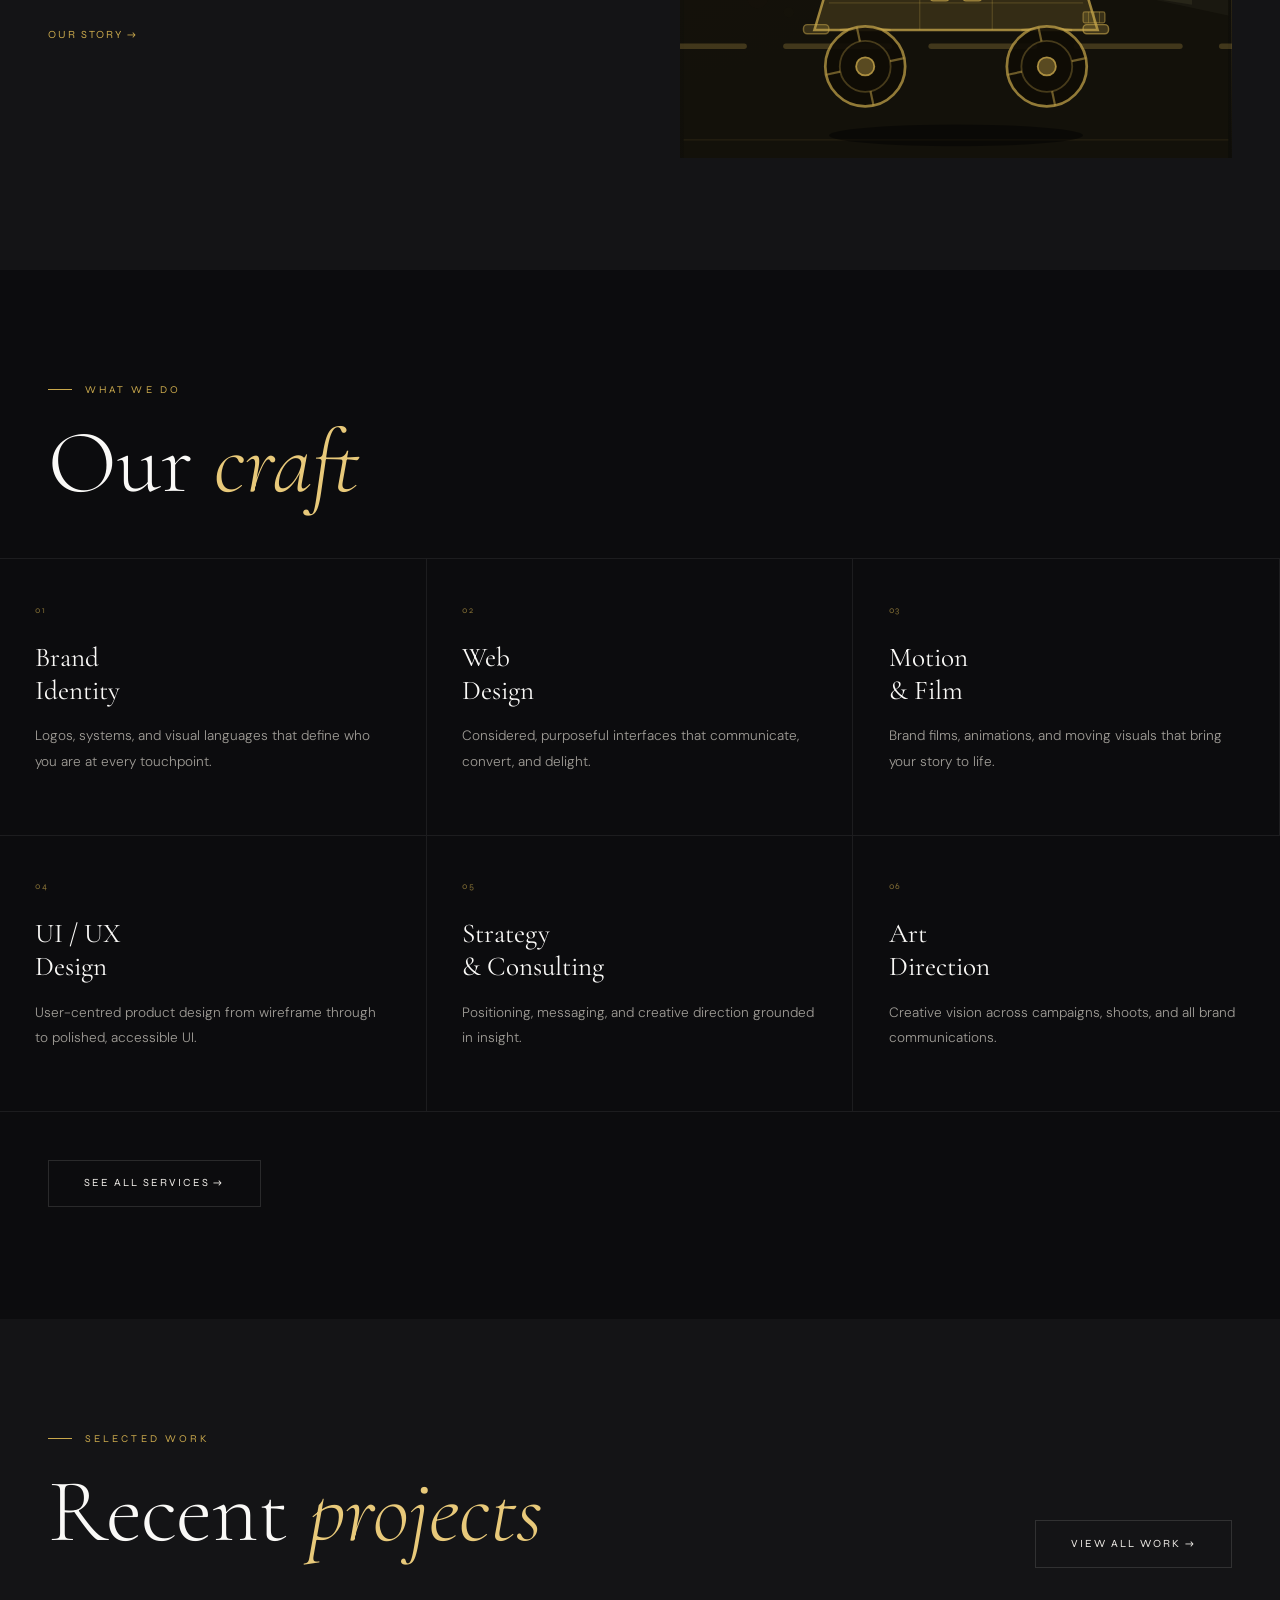
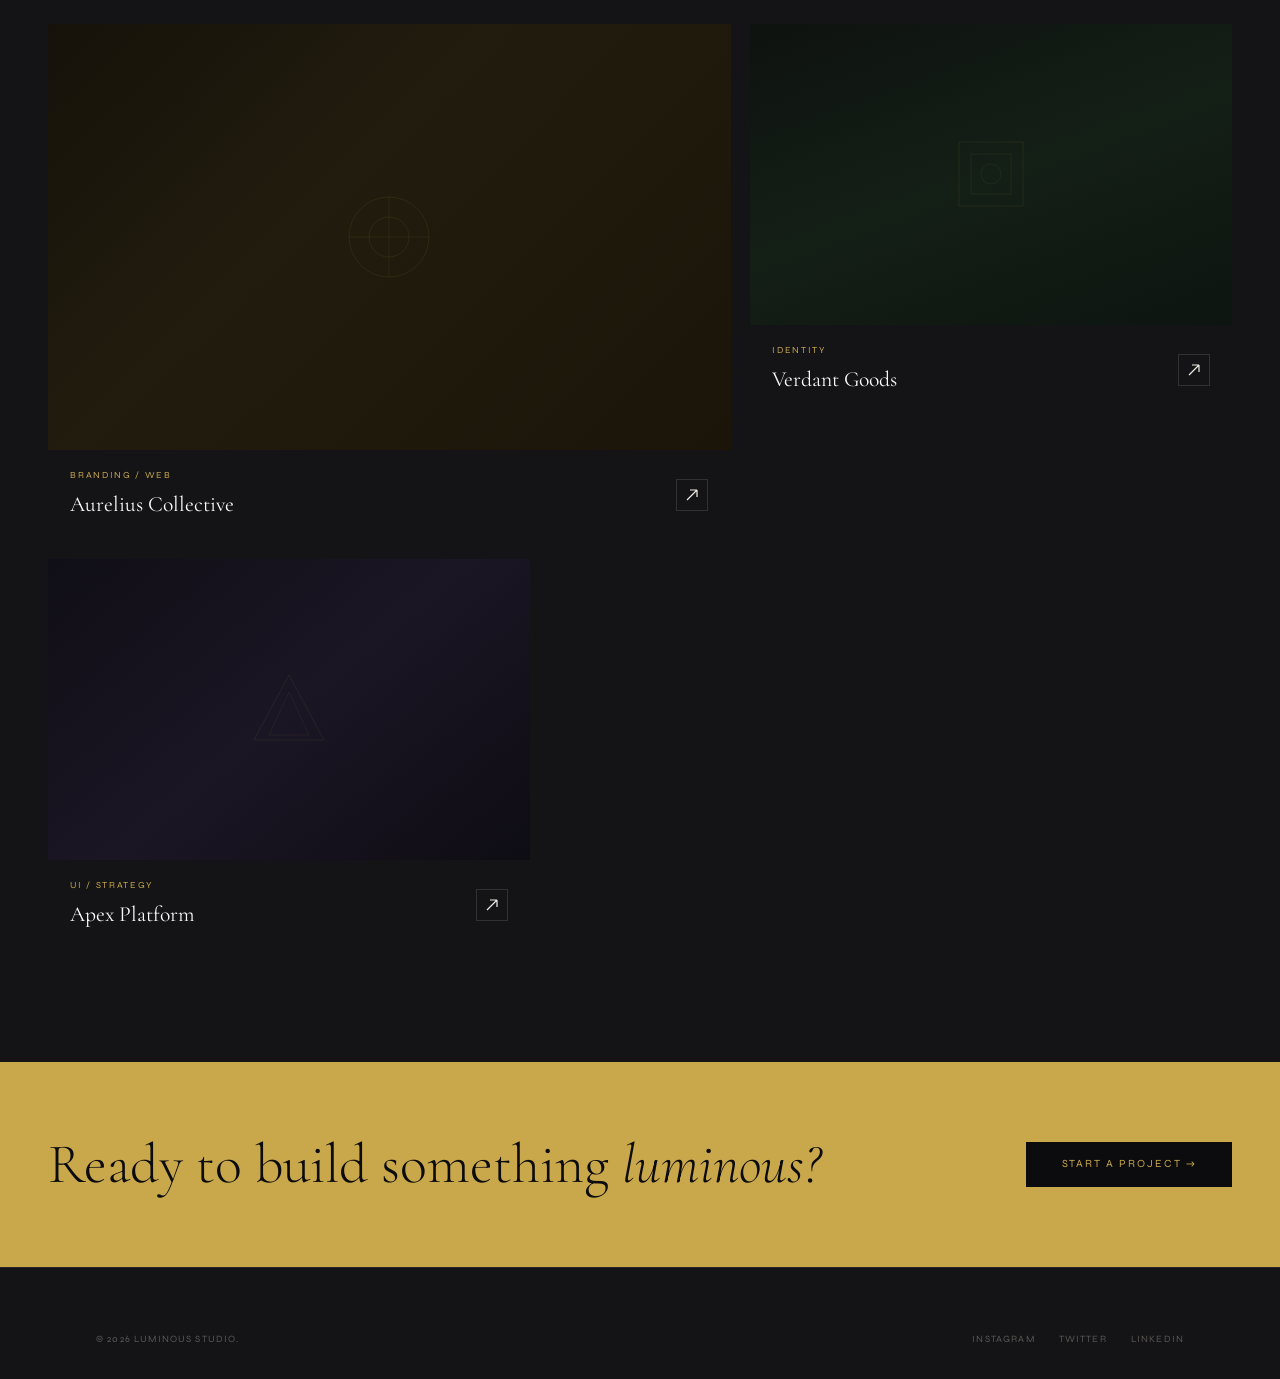
==== commit 8e8b0144: "Add favicon link to index.html" ====
--- a/index.html
+++ b/index.html
@@ -4,6 +4,11 @@
   <meta charset="UTF-8"/>
   <meta name="viewport" content="width=device-width, initial-scale=1.0, viewport-fit=cover"/>
   <title>Luminous Studio — Creative Agency</title>
+  <link rel="icon" type="image/svg+xml" href='data:image/svg+xml,
+<svg xmlns="http://www.w3.org/2000/svg" viewBox="0 0 38 38">
+<path d="M19 2L36 19L19 36L2 19Z" stroke="%23c9a84c" stroke-width="1" fill="none"/>
+<circle cx="19" cy="19" r="3.5" fill="%23c9a84c"/>
+</svg>'>
   <link href="https://cdnjs.cloudflare.com/ajax/libs/bootstrap/5.3.2/css/bootstrap.min.css" rel="stylesheet"/>
   <link href="https://fonts.googleapis.com/css2?family=Cormorant+Garamond:ital,wght@0,300;0,400;0,600;1,300;1,400&family=Syne:wght@400;500;600;700;800&family=DM+Sans:wght@300;400;500&display=swap" rel="stylesheet"/>
   <style>
